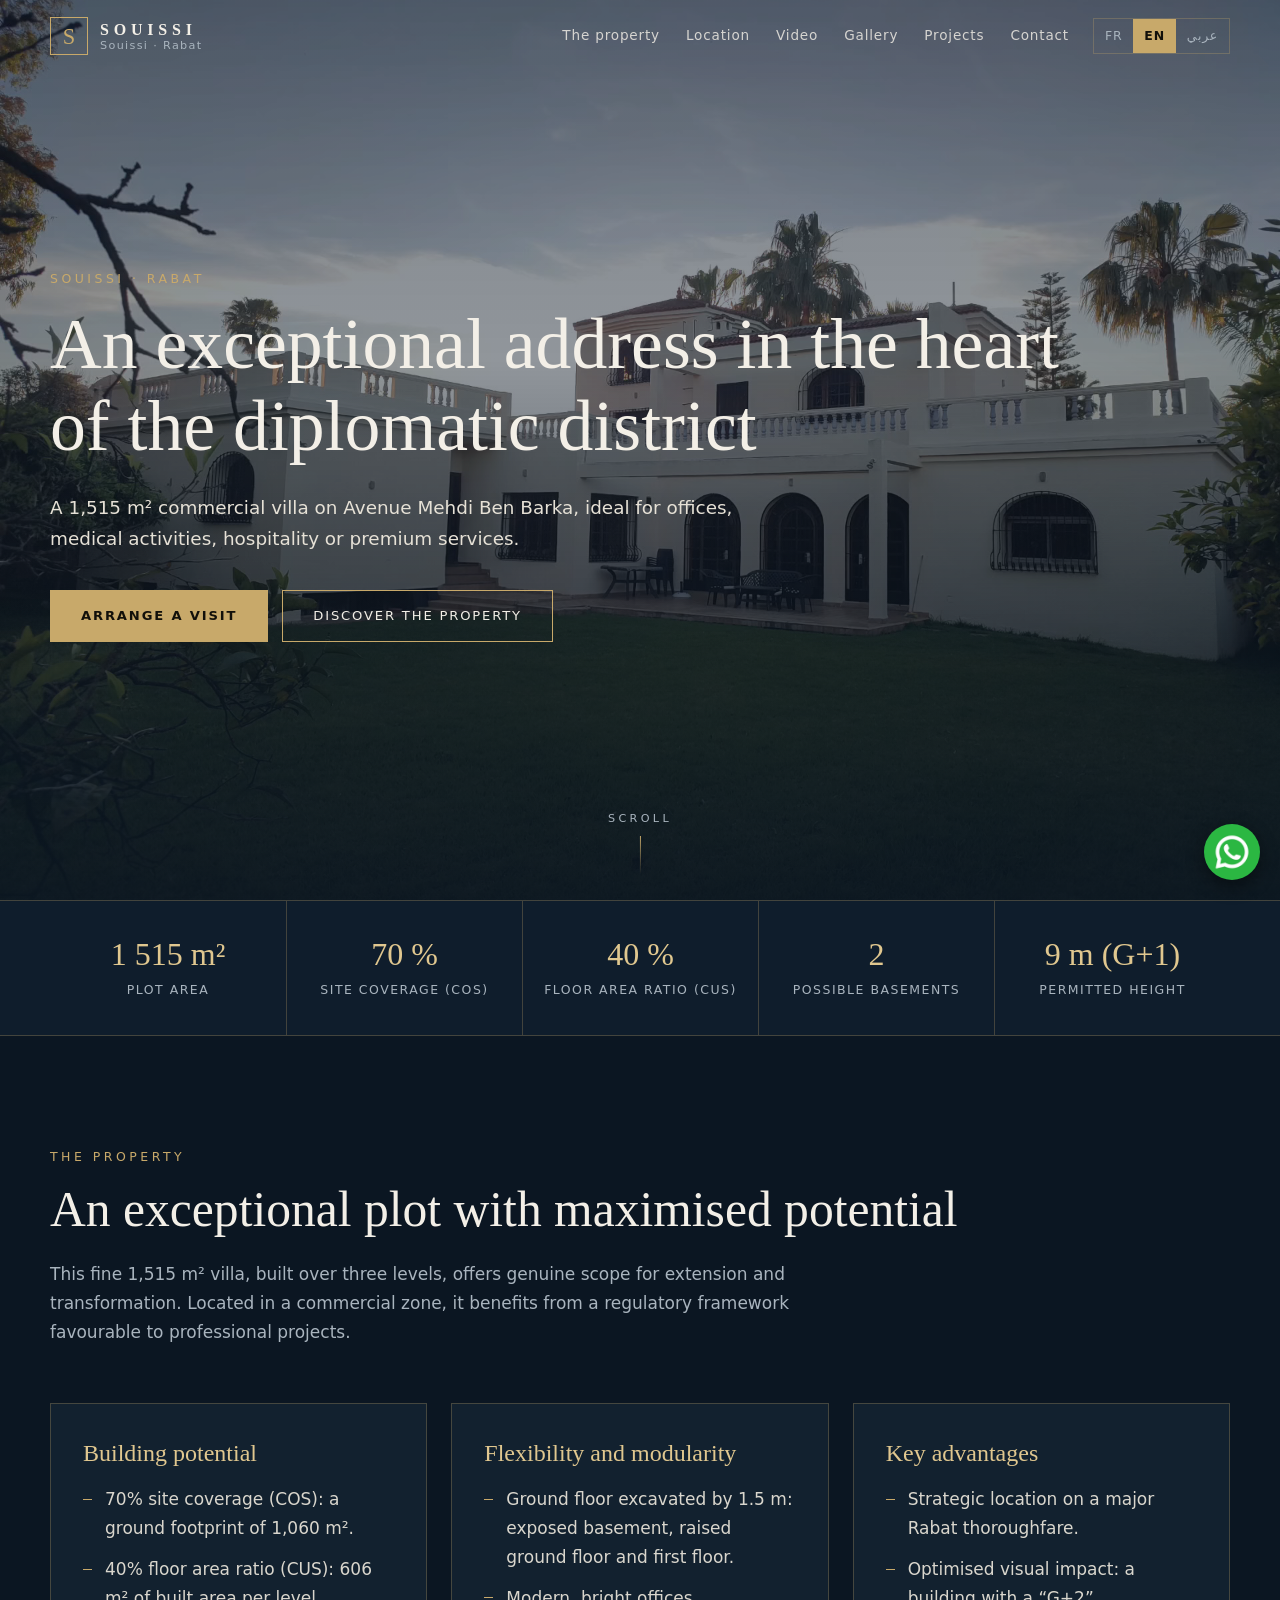
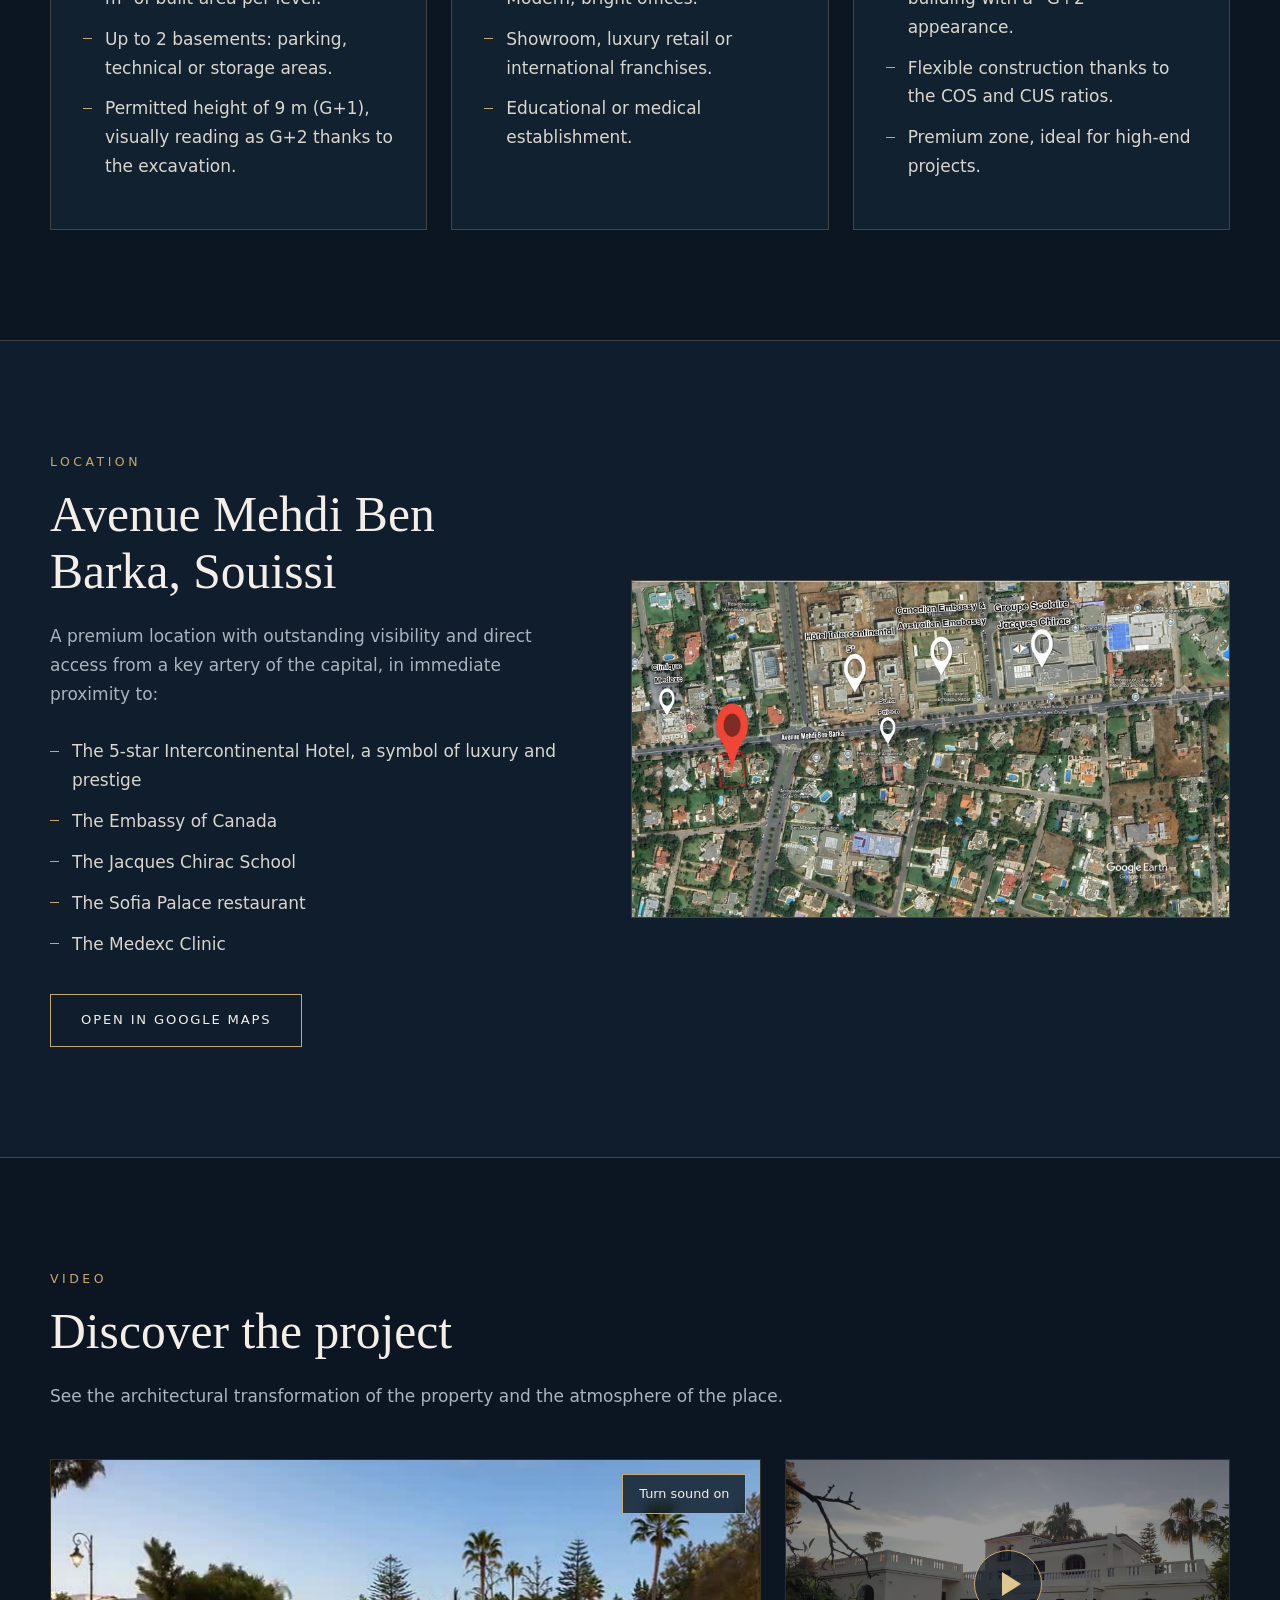
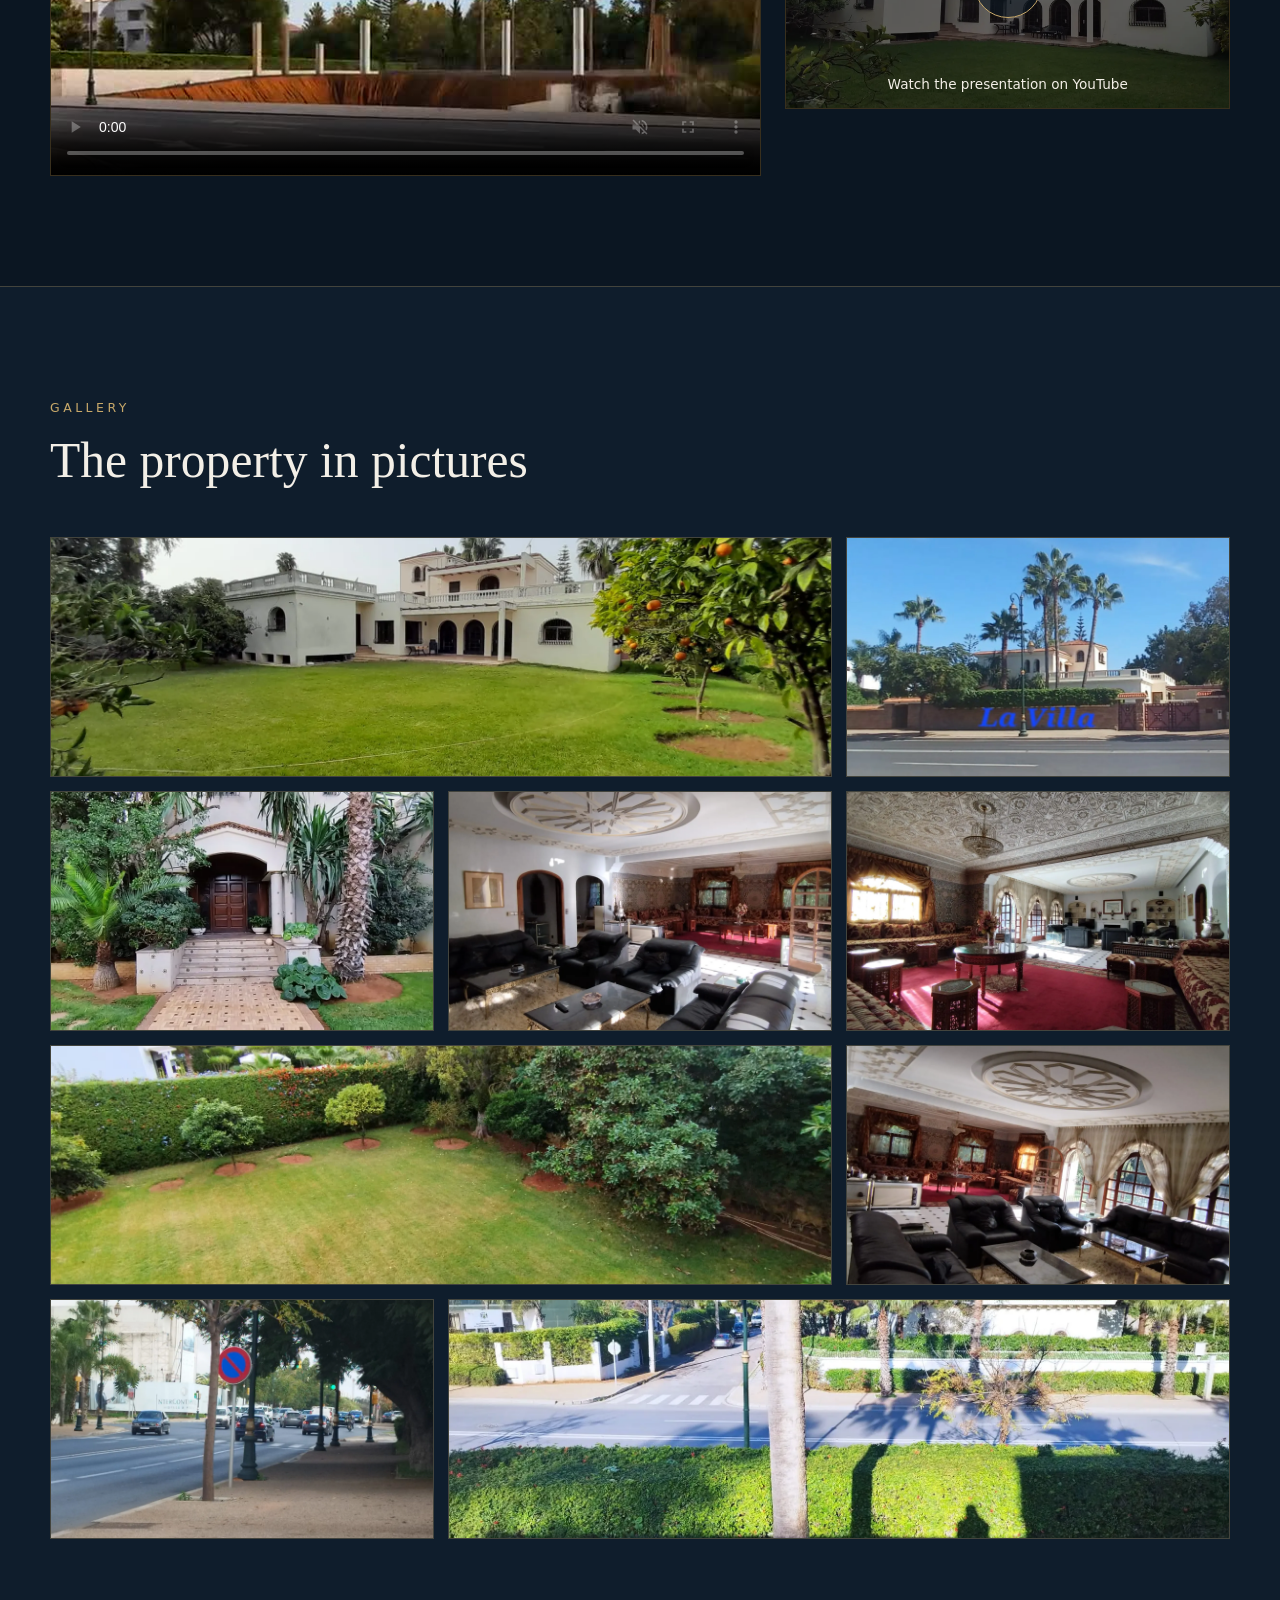
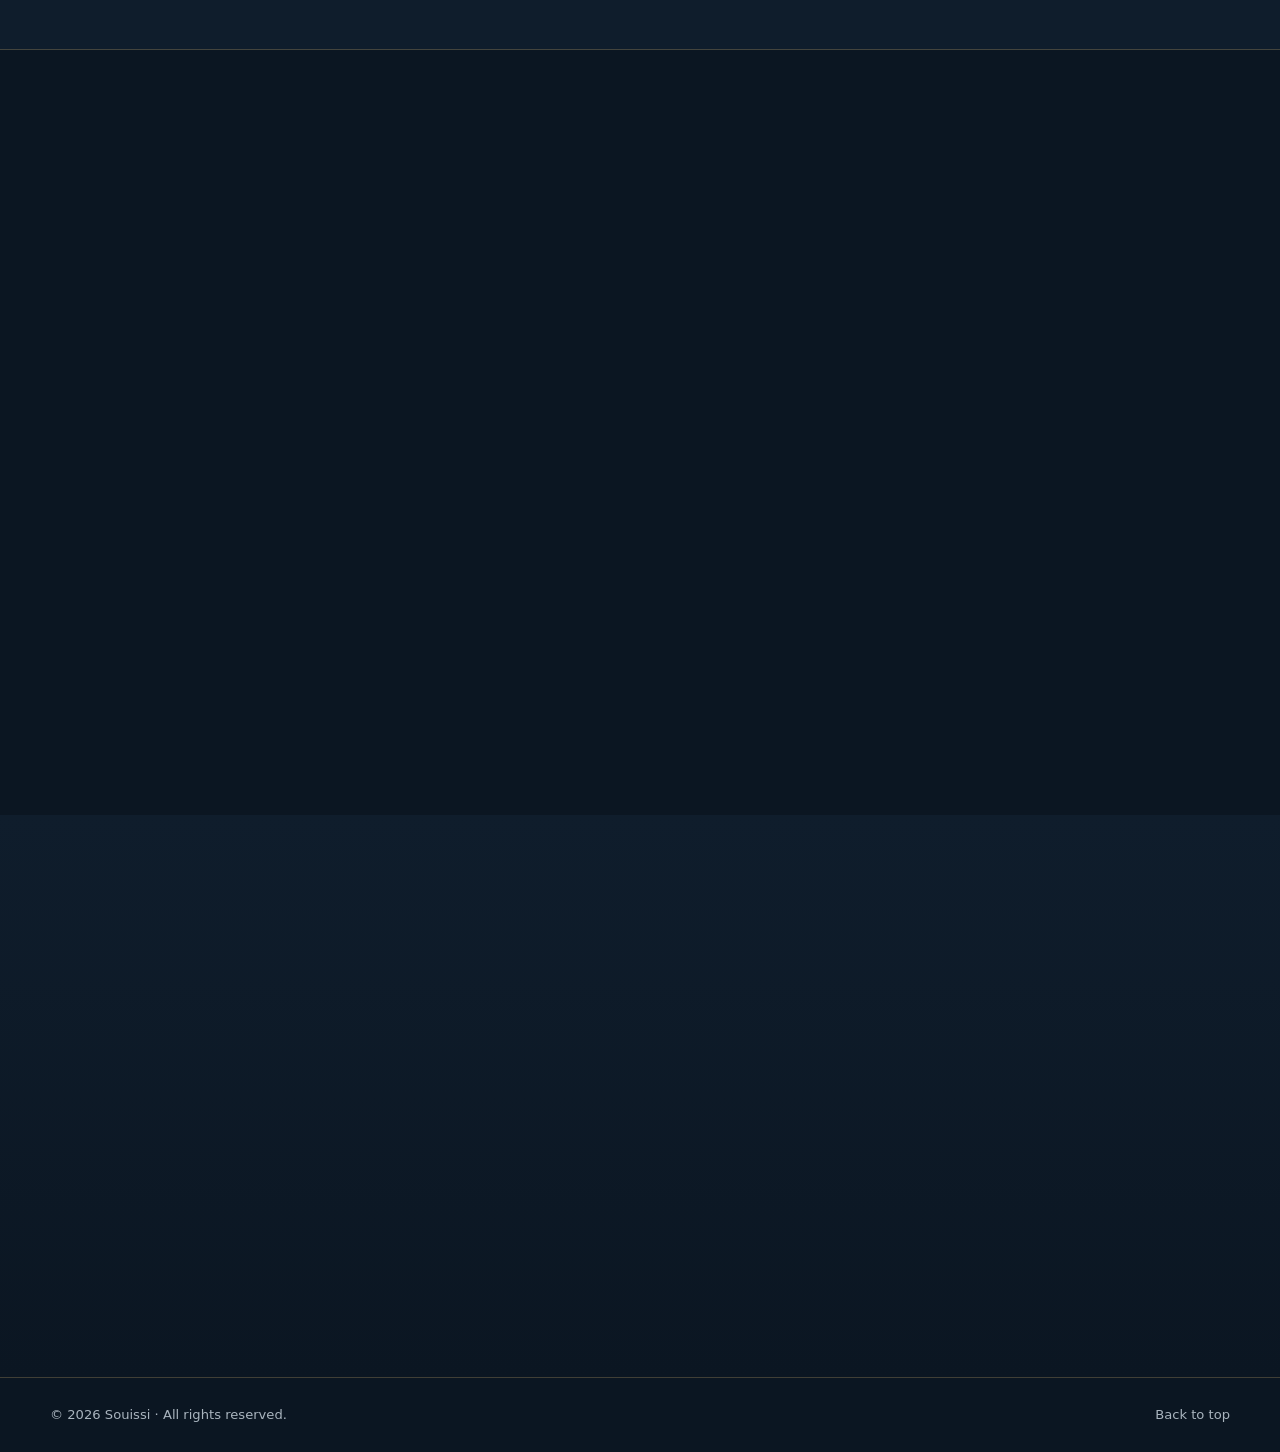
==== public/index.html @ 58d0c9b5 "Refonte du site : design luxe sobre, FR/EN/AR (RTL), vidéos restaurées, médias optimisés Co-Authored" ====
<!DOCTYPE html>
<html lang="fr" dir="ltr">
<head>
<meta charset="utf-8">
<meta name="viewport" content="width=device-width, initial-scale=1">
<title>Villa commerciale à vendre · Souissi, Rabat</title>
<meta name="description" content="Propriété d'exception de 1 515 m² sur l'avenue Mehdi Ben Barka, quartier diplomatique de Souissi à Rabat.">
<meta name="theme-color" content="#0b1622">
<meta property="og:type" content="website">
<meta property="og:title" content="Villa commerciale à vendre · Souissi, Rabat">
<meta property="og:image" content="assets/img/villa.webp">
<link rel="icon" href="data:image/svg+xml,%3Csvg xmlns='http://www.w3.org/2000/svg' viewBox='0 0 100 100'%3E%3Crect width='100' height='100' fill='%230b1622'/%3E%3Ctext x='50' y='64' text-anchor='middle' font-size='44' font-family='Georgia' fill='%23c8a96a'%3ES%3C/text%3E%3C/svg%3E">
<link rel="preload" as="image" href="assets/img/hero-poster.webp">
<link rel="stylesheet" href="assets/style.css">
</head>
<body>

<header class="site-header" id="top">
  <div class="wrap bar">
    <a class="brand" href="#top" aria-label="Souissi">
      <span class="mark">S</span>
      <span class="brand-text"><strong>SOUISSI</strong><small data-i18n="hero.kicker">Souissi · Rabat</small></span>
    </a>
    <nav class="nav" id="nav" aria-label="Navigation">
      <a href="#property" data-i18n="nav.property">La propriété</a>
      <a href="#location" data-i18n="nav.location">Emplacement</a>
      <a href="#video" data-i18n="nav.video">Vidéo</a>
      <a href="#gallery" data-i18n="nav.gallery">Galerie</a>
      <a href="#projects" data-i18n="nav.projects">Projets</a>
      <a href="#contact" data-i18n="nav.contact">Contact</a>
    </nav>
    <div class="lang" role="group" data-i18n-aria="lang.label" aria-label="Langue">
      <button type="button" data-lang="fr" lang="fr">FR</button>
      <button type="button" data-lang="en" lang="en">EN</button>
      <button type="button" data-lang="ar" lang="ar">عربي</button>
    </div>
    <button class="burger" id="burger" type="button" aria-label="Menu" aria-expanded="false"><span></span><span></span></button>
  </div>
</header>

<main>
  <section class="hero">
    <video class="hero-video" autoplay muted loop playsinline preload="metadata" poster="assets/img/hero-poster.webp" aria-hidden="true">
      <source src="assets/video/hero.webm" type="video/webm">
      <source src="assets/video/hero.mp4" type="video/mp4">
    </video>
    <div class="hero-shade"></div>
    <div class="wrap hero-inner">
      <p class="eyebrow" data-i18n="hero.kicker">Souissi · Rabat</p>
      <h1 data-i18n="hero.title">Une adresse d'exception au cœur du quartier diplomatique</h1>
      <p class="lead" data-i18n="hero.lead"></p>
      <div class="actions">
        <a class="btn btn-gold" href="#contact" data-i18n="hero.cta1">Organiser une visite</a>
        <a class="btn btn-line" href="#property" data-i18n="hero.cta2">Découvrir la propriété</a>
      </div>
    </div>
    <a class="scroll" href="#facts"><span data-i18n="hero.scroll">Défiler</span><i></i></a>
  </section>

  <section class="facts" id="facts">
    <div class="wrap facts-grid">
      <div><b dir="ltr">1 515 m²</b><span data-i18n="facts.area">Superficie du terrain</span></div>
      <div><b dir="ltr">70 %</b><span data-i18n="facts.cos">COS</span></div>
      <div><b dir="ltr">40 %</b><span data-i18n="facts.cus">CUS</span></div>
      <div><b dir="ltr">2</b><span data-i18n="facts.basement">Sous-sols possibles</span></div>
      <div><b data-i18n="facts.heightv">9 m (R+1)</b><span data-i18n="facts.height">Hauteur autorisée</span></div>
    </div>
  </section>

  <section class="section" id="property">
    <div class="wrap">
      <p class="eyebrow" data-i18n="prop.eyebrow">La propriété</p>
      <h2 data-i18n="prop.title"></h2>
      <p class="intro" data-i18n="prop.intro"></p>
      <div class="cards3">
        <article class="card">
          <h3 data-i18n="prop.c1.t"></h3>
          <ul>
            <li data-i18n="prop.c1.1"></li><li data-i18n="prop.c1.2"></li>
            <li data-i18n="prop.c1.3"></li><li data-i18n="prop.c1.4"></li>
          </ul>
        </article>
        <article class="card">
          <h3 data-i18n="prop.c2.t"></h3>
          <ul>
            <li data-i18n="prop.c2.1"></li><li data-i18n="prop.c2.2"></li>
            <li data-i18n="prop.c2.3"></li><li data-i18n="prop.c2.4"></li>
          </ul>
        </article>
        <article class="card">
          <h3 data-i18n="prop.c3.t"></h3>
          <ul>
            <li data-i18n="prop.c3.1"></li><li data-i18n="prop.c3.2"></li>
            <li data-i18n="prop.c3.3"></li><li data-i18n="prop.c3.4"></li>
          </ul>
        </article>
      </div>
    </div>
  </section>

  <section class="section alt" id="location">
    <div class="wrap split">
      <div>
        <p class="eyebrow" data-i18n="loc.eyebrow">Emplacement</p>
        <h2 data-i18n="loc.title"></h2>
        <p class="intro" data-i18n="loc.intro"></p>
        <ul class="places">
          <li data-i18n="loc.1"></li><li data-i18n="loc.2"></li><li data-i18n="loc.3"></li>
          <li data-i18n="loc.4"></li><li data-i18n="loc.5"></li>
        </ul>
        <a class="btn btn-line" href="https://maps.app.goo.gl/uHh7BEkEJcPuYiQq9" target="_blank" rel="noopener noreferrer" data-i18n="loc.map">Ouvrir dans Google Maps</a>
      </div>
      <a class="map" href="https://maps.app.goo.gl/uHh7BEkEJcPuYiQq9" target="_blank" rel="noopener noreferrer">
        <img src="assets/img/carte.webp" alt="" data-i18n-alt="loc.alt" loading="lazy" width="1800" height="1013">
      </a>
    </div>
  </section>

  <section class="section" id="video">
    <div class="wrap">
      <p class="eyebrow" data-i18n="vid.eyebrow">Vidéo</p>
      <h2 data-i18n="vid.title"></h2>
      <p class="intro" data-i18n="vid.intro"></p>
      <div class="video-grid">
        <figure class="player">
          <video id="film" playsinline loop muted autoplay preload="metadata" controls poster="assets/img/transformation-poster.jpg" data-i18n-aria="vid.label" aria-label="">
            <source src="assets/video/transformation.mp4" type="video/mp4">
          </video>
          <button class="sound" id="sound" type="button" data-i18n="vid.sound">Activer le son</button>
        </figure>
        <div class="yt" id="yt" data-id="JwhuSSPNiB0">
          <button type="button" id="ytBtn" aria-label="">
            <img src="assets/img/hero-poster.webp" alt="" loading="lazy">
            <span class="play" aria-hidden="true"></span>
            <em data-i18n="vid.yt">Lire la présentation sur YouTube</em>
          </button>
        </div>
      </div>
    </div>
  </section>

  <section class="section alt" id="gallery">
    <div class="wrap">
      <p class="eyebrow" data-i18n="gal.eyebrow">Galerie</p>
      <h2 data-i18n="gal.title"></h2>
      <div class="gallery" id="galleryGrid">
        <button type="button" class="g wide" data-k="villa"><img src="assets/img/villa.webp" alt="" loading="lazy" width="1600" height="720"></button>
        <button type="button" class="g" data-k="facade-entree"><img src="assets/img/facade-entree.webp" alt="" loading="lazy" width="1600" height="1200"></button>
        <button type="button" class="g" data-k="porche"><img src="assets/img/porche.webp" alt="" loading="lazy" width="1200" height="540"></button>
        <button type="button" class="g" data-k="salon-1"><img src="assets/img/salon-1.webp" alt="" loading="lazy" width="1600" height="1200"></button>
        <button type="button" class="g" data-k="salon-2"><img src="assets/img/salon-2.webp" alt="" loading="lazy" width="1600" height="1200"></button>
        <button type="button" class="g wide" data-k="jardin"><img src="assets/img/jardin.webp" alt="" loading="lazy" width="1600" height="719"></button>
        <button type="button" class="g" data-k="salon-3"><img src="assets/img/salon-3.webp" alt="" loading="lazy" width="1600" height="1200"></button>
        <button type="button" class="g" data-k="avenue"><img src="assets/img/avenue.webp" alt="" loading="lazy" width="1600" height="1200"></button>
        <button type="button" class="g wide" data-k="jardin-haie"><img src="assets/img/jardin-haie.webp" alt="" loading="lazy" width="1600" height="1200"></button>
      </div>
    </div>
  </section>

  <section class="section" id="projects">
    <div class="wrap">
      <p class="eyebrow" data-i18n="proj.eyebrow">Projets potentiels</p>
      <h2 data-i18n="proj.title"></h2>
      <div class="cards4">
        <article class="proj"><img src="assets/img/bureaux.webp" alt="" loading="lazy" width="1400" height="933"><h3 data-i18n="proj.1.t"></h3><p data-i18n="proj.1.d"></p></article>
        <article class="proj"><img src="assets/img/hotel.webp" alt="" loading="lazy" width="1400" height="933"><h3 data-i18n="proj.2.t"></h3><p data-i18n="proj.2.d"></p></article>
        <article class="proj"><img src="assets/img/clinique.webp" alt="" loading="lazy" width="1400" height="612"><h3 data-i18n="proj.3.t"></h3><p data-i18n="proj.3.d"></p></article>
        <article class="proj"><img src="assets/img/restaurant.webp" alt="" loading="lazy" width="1400" height="1120"><h3 data-i18n="proj.4.t"></h3><p data-i18n="proj.4.d"></p></article>
      </div>
      <p class="note" data-i18n="proj.note">Images d'illustration.</p>
    </div>
  </section>

  <section class="section contact" id="contact">
    <div class="wrap contact-box">
      <div>
        <p class="eyebrow" data-i18n="con.eyebrow">Contact</p>
        <h2 data-i18n="con.title"></h2>
        <p class="intro" data-i18n="con.intro"></p>
      </div>
      <div class="contact-list">
        <div><span data-i18n="con.phone">Téléphone / WhatsApp</span><a href="tel:+212661247505" dir="ltr">+212 661 247 505</a></div>
        <div><span data-i18n="con.mail">E-mail</span><a href="mailto:reda.bouaamri@gmail.com" dir="ltr">reda.bouaamri@gmail.com</a></div>
        <a class="btn btn-gold" id="waBtn" href="https://wa.me/212661247505" target="_blank" rel="noopener noreferrer" data-i18n="con.wa">Écrire sur WhatsApp</a>
      </div>
    </div>
  </section>
</main>

<footer class="footer">
  <div class="wrap">
    <span>© <span id="year"></span> Souissi · <span data-i18n="foot.rights">Tous droits réservés.</span></span>
    <a href="#top" data-i18n="foot.top">Haut de page</a>
  </div>
</footer>

<a class="wa-float" id="waFloat" href="https://wa.me/212661247505" target="_blank" rel="noopener noreferrer" data-i18n-aria="wa.label" aria-label="WhatsApp">
  <img src="assets/img/whatsapp.webp" alt="" width="56" height="56">
</a>

<dialog class="lightbox" id="lb">
  <button type="button" class="lb-close" id="lbClose" data-i18n-aria="gal.close" aria-label="Fermer">×</button>
  <button type="button" class="lb-nav lb-prev" id="lbPrev" data-i18n-aria="gal.prev" aria-label="Précédent">‹</button>
  <figure><img id="lbImg" alt=""><figcaption id="lbCap"></figcaption></figure>
  <button type="button" class="lb-nav lb-next" id="lbNext" data-i18n-aria="gal.next" aria-label="Suivant">›</button>
</dialog>

<script src="assets/i18n.js"></script>
<script src="assets/app.js"></script>
</body>
</html>
---- public/assets/style.css ----
:root{
  --bg:#0b1622;--bg2:#0f1d2c;--panel:#12212f;--ink:#f3efe7;--muted:#a9b4be;
  --gold:#c8a96a;--gold2:#e0c78f;--line:rgba(200,169,106,.28);
  --serif:"Cormorant Garamond","Playfair Display",Georgia,"Times New Roman",serif;
  --sans:Inter,"Segoe UI",system-ui,-apple-system,Roboto,Helvetica,Arial,sans-serif;
  --ar:"Noto Naskh Arabic","Noto Sans Arabic","Segoe UI",Tahoma,"Geeza Pro",Arial,sans-serif;
}
*{box-sizing:border-box}
html{scroll-behavior:smooth;scroll-padding-top:76px;background:var(--bg)}
body{margin:0;background:var(--bg);color:var(--ink);font-family:var(--sans);line-height:1.7;font-size:17px;-webkit-font-smoothing:antialiased}
html[lang=ar] body{font-family:var(--ar);line-height:1.95}
img,video{max-width:100%;display:block}
a{color:inherit}
.wrap{width:min(1180px,calc(100% - 40px));margin-inline:auto}
h1,h2,h3{font-family:var(--serif);font-weight:500;line-height:1.15;margin:0}
html[lang=ar] h1,html[lang=ar] h2,html[lang=ar] h3{font-family:var(--ar);font-weight:700;line-height:1.5}
.eyebrow{margin:0 0 14px;color:var(--gold);font-size:.78rem;letter-spacing:.28em;text-transform:uppercase}
html[lang=ar] .eyebrow{letter-spacing:0;font-size:.95rem}

/* header */
.site-header{position:fixed;inset:0 0 auto 0;z-index:50;transition:background .3s,border-color .3s;border-bottom:1px solid transparent}
.site-header.solid{background:rgba(11,22,34,.94);backdrop-filter:blur(10px);border-color:var(--line)}
.bar{display:flex;align-items:center;gap:24px;height:72px}
.brand{display:flex;align-items:center;gap:12px;text-decoration:none}
.mark{display:grid;place-items:center;width:38px;height:38px;border:1px solid var(--gold);color:var(--gold);font-family:var(--serif);font-size:1.4rem}
.brand-text{display:flex;flex-direction:column;line-height:1.2}
.brand-text strong{font-family:var(--serif);letter-spacing:.3em;font-weight:600;font-size:1rem}
.brand-text small{color:var(--muted);font-size:.7rem;letter-spacing:.12em}
.nav{display:flex;gap:26px;margin-inline-start:auto}
.nav a{text-decoration:none;font-size:.85rem;letter-spacing:.06em;color:var(--ink);opacity:.82;transition:.2s}
.nav a:hover{opacity:1;color:var(--gold2)}
.lang{display:flex;border:1px solid var(--line)}
.lang button{background:none;border:0;color:var(--muted);padding:6px 11px;font:inherit;font-size:.78rem;cursor:pointer;letter-spacing:.06em}
.lang button[aria-pressed=true]{background:var(--gold);color:#12100a;font-weight:600}
.burger{display:none;background:none;border:0;width:40px;height:40px;cursor:pointer;position:relative}
.burger span{position:absolute;inset-inline:9px;height:1.5px;background:var(--ink);transition:.25s}
.burger span:first-child{top:14px}.burger span:last-child{top:24px}
.burger[aria-expanded=true] span:first-child{top:19px;transform:rotate(45deg)}
.burger[aria-expanded=true] span:last-child{top:19px;transform:rotate(-45deg)}

/* hero */
.hero{position:relative;min-height:100svh;display:flex;align-items:center;overflow:hidden;background:#000}
.hero-video{position:absolute;inset:0;width:100%;height:100%;object-fit:cover}
.hero-shade{position:absolute;inset:0;background:linear-gradient(180deg,rgba(11,22,34,.55) 0%,rgba(11,22,34,.45) 40%,rgba(11,22,34,.92) 100%)}
.hero-inner{position:relative;padding:130px 0 120px;max-width:1180px}
.hero h1{font-size:clamp(2.4rem,5.6vw,4.6rem);max-width:15em}
.hero .lead{max-width:40em;font-size:1.15rem;color:#e6e1d6;margin:24px 0 36px}
.actions{display:flex;flex-wrap:wrap;gap:14px}
.btn{display:inline-block;padding:14px 30px;text-decoration:none;font-size:.82rem;letter-spacing:.14em;text-transform:uppercase;border:1px solid var(--gold);transition:.25s;cursor:pointer;font-family:inherit;background:none;color:var(--ink)}
html[lang=ar] .btn{letter-spacing:0;font-size:1rem;text-transform:none}
.btn-gold{background:var(--gold);color:#12100a;font-weight:600}
.btn-gold:hover{background:var(--gold2)}
.btn-line:hover{background:rgba(200,169,106,.14)}
.scroll{position:absolute;bottom:26px;inset-inline-start:50%;transform:translateX(-50%);display:flex;flex-direction:column;align-items:center;gap:8px;font-size:.7rem;letter-spacing:.3em;text-transform:uppercase;text-decoration:none;color:var(--muted)}
.scroll i{width:1px;height:38px;background:linear-gradient(var(--gold),transparent)}
html[dir=rtl] .scroll{transform:translateX(50%)}

/* facts */
.facts{background:var(--bg2);border-block:1px solid var(--line)}
.facts-grid{display:grid;grid-template-columns:repeat(5,1fr);text-align:center}
.facts-grid>div{padding:34px 12px;border-inline-start:1px solid var(--line)}
.facts-grid>div:first-child{border:0}
.facts b{display:block;font-family:var(--serif);font-weight:500;font-size:2rem;color:var(--gold2);line-height:1.2}
.facts span{display:block;margin-top:6px;font-size:.78rem;color:var(--muted);letter-spacing:.12em;text-transform:uppercase}
html[lang=ar] .facts span{letter-spacing:0;text-transform:none;font-size:.92rem}

/* sections */
.section{padding:110px 0}
.section.alt{background:var(--bg2);border-block:1px solid var(--line)}
.section h2{font-size:clamp(2rem,4vw,3.1rem);max-width:20em}
.intro{max-width:46em;color:var(--muted);margin:22px 0 0}
.cards3{display:grid;grid-template-columns:repeat(3,1fr);gap:24px;margin-top:56px}
.card{background:var(--panel);border:1px solid var(--line);padding:36px 32px}
.card h3{font-size:1.5rem;color:var(--gold2);margin-bottom:18px}
ul{margin:0;padding:0;list-style:none}
.card li,.places li{position:relative;padding-inline-start:22px;margin:0 0 12px;color:#d9d6cd}
.card li::before,.places li::before{content:"";position:absolute;inset-inline-start:0;top:.8em;width:9px;height:1px;background:var(--gold)}
.places{margin:28px 0 36px}
.split{display:grid;grid-template-columns:1fr 1.15fr;gap:60px;align-items:center}
.map{display:block;border:1px solid var(--line);overflow:hidden}
.map img{width:100%;height:auto;transition:transform .6s}
.map:hover img{transform:scale(1.03)}

/* video */
.video-grid{display:grid;grid-template-columns:1.6fr 1fr;gap:24px;margin-top:48px;align-items:start}
.player{margin:0;position:relative;border:1px solid var(--line);background:#000}
.player video{width:100%;height:auto;aspect-ratio:9/4}
.sound{position:absolute;top:14px;inset-inline-end:14px;background:rgba(11,22,34,.78);color:var(--ink);border:1px solid var(--gold);padding:8px 16px;font:inherit;font-size:.8rem;cursor:pointer;backdrop-filter:blur(6px)}
.sound:hover{background:var(--gold);color:#12100a}
.yt{border:1px solid var(--line);background:#000;aspect-ratio:16/9;position:relative}
.yt button{all:unset;cursor:pointer;display:block;width:100%;height:100%;position:relative}
.yt img{width:100%;height:100%;object-fit:cover;opacity:.6}
.yt iframe{position:absolute;inset:0;width:100%;height:100%;border:0}
.play{position:absolute;top:50%;left:50%;width:68px;height:68px;margin:-34px 0 0 -34px;border:1px solid var(--gold);border-radius:50%;background:rgba(11,22,34,.6)}
.play::after{content:"";position:absolute;top:21px;left:27px;border-style:solid;border-width:12px 0 12px 19px;border-color:transparent transparent transparent var(--gold2)}
.yt em{all:unset;position:absolute;inset-inline:12px;bottom:12px;text-align:center;font-size:.85rem;color:var(--ink)}

/* gallery */
.gallery{display:grid;grid-template-columns:repeat(3,1fr);grid-auto-rows:240px;gap:14px;margin-top:48px}
.g{all:unset;cursor:zoom-in;overflow:hidden;position:relative;border:1px solid var(--line);display:block}
.g.wide{grid-column:span 2}
.g img{width:100%;height:100%;object-fit:cover;transition:transform .6s}
.g:hover img{transform:scale(1.05)}
.g:focus-visible,.btn:focus-visible,.lang button:focus-visible,a:focus-visible{outline:2px solid var(--gold2);outline-offset:3px}
.lightbox{border:0;background:rgba(5,10,16,.97);color:var(--ink);width:100vw;height:100vh;max-width:none;max-height:none;padding:0}
.lightbox::backdrop{background:#000}
.lightbox[open]{display:flex;align-items:center;justify-content:center}
.lightbox figure{margin:0;text-align:center;max-width:88vw}
.lightbox figure img{max-height:80vh;max-width:88vw;margin:auto;object-fit:contain}
.lightbox figcaption{margin-top:14px;color:var(--muted);font-size:.95rem}
.lb-close,.lb-nav{position:absolute;background:none;border:1px solid var(--line);color:var(--ink);cursor:pointer;width:46px;height:46px;font-size:1.7rem;line-height:1}
.lb-close{top:20px;inset-inline-end:20px}
.lb-nav{top:50%;margin-top:-23px}
.lb-prev{left:20px}.lb-next{right:20px}
.lb-close:hover,.lb-nav:hover{background:var(--gold);color:#12100a}

/* projects */
.cards4{display:grid;grid-template-columns:repeat(4,1fr);gap:22px;margin-top:52px}
.proj img{width:100%;height:auto;aspect-ratio:4/3;object-fit:cover;border:1px solid var(--line);margin-bottom:20px}
.proj h3{font-size:1.45rem;color:var(--gold2);margin-bottom:10px}
.proj p{margin:0;color:var(--muted);font-size:.95rem}
.note{margin:36px 0 0;color:var(--muted);font-size:.8rem;font-style:italic}

/* contact */
.contact{background:linear-gradient(180deg,var(--bg2),var(--bg))}
.contact-box{display:grid;grid-template-columns:1.1fr 1fr;gap:60px;align-items:center}
.contact-list{border:1px solid var(--line);padding:38px;background:var(--panel)}
.contact-list>div{padding-bottom:22px;margin-bottom:22px;border-bottom:1px solid var(--line)}
.contact-list span{display:block;font-size:.72rem;letter-spacing:.2em;text-transform:uppercase;color:var(--muted)}
html[lang=ar] .contact-list span{letter-spacing:0;font-size:.9rem;text-transform:none}
.contact-list a:not(.btn){font-family:var(--serif);font-size:1.5rem;text-decoration:none;color:var(--gold2);overflow-wrap:anywhere}
.contact-list .btn{width:100%;text-align:center}

.footer{border-top:1px solid var(--line);padding:26px 0;font-size:.82rem;color:var(--muted)}
.footer .wrap{display:flex;justify-content:space-between;gap:16px;flex-wrap:wrap}
.footer a{text-decoration:none}.footer a:hover{color:var(--gold2)}
.wa-float{position:fixed;bottom:20px;inset-inline-end:20px;z-index:40;width:56px;height:56px}
.wa-float img{width:100%;height:100%;border-radius:50%;box-shadow:0 6px 18px rgba(0,0,0,.45)}

/* reveal */
.rv{opacity:0;transform:translateY(18px);transition:opacity .8s,transform .8s}
.rv.in{opacity:1;transform:none}

/* responsive */
@media (max-width:1020px){
  .nav{position:fixed;inset:72px 0 auto 0;flex-direction:column;gap:0;background:rgba(11,22,34,.98);border-bottom:1px solid var(--line);padding:8px 24px 20px;transform:translateY(-130%);transition:transform .3s;margin:0}
  .nav.open{transform:none}
  .nav a{padding:14px 0;border-bottom:1px solid var(--line);font-size:1rem}
  .burger{display:block;margin-inline-start:0}
  .lang{margin-inline-start:auto}
  .cards3{grid-template-columns:1fr}
  .cards4{grid-template-columns:repeat(2,1fr)}
  .split,.contact-box,.video-grid{grid-template-columns:1fr;gap:36px}
  .facts-grid{grid-template-columns:repeat(2,1fr)}
  .facts-grid>div{border:0;border-bottom:1px solid var(--line)}
  .gallery{grid-template-columns:repeat(2,1fr);grid-auto-rows:200px}
  .section{padding:80px 0}
}
@media (max-width:560px){
  body{font-size:16px}
  .brand-text small{display:none}
  .bar{gap:10px}
  .cards4{grid-template-columns:1fr}
  .gallery{grid-auto-rows:170px;gap:8px}
  .hero-inner{padding-top:110px}
  .btn{padding:13px 22px}
  .lb-prev{left:6px}.lb-next{right:6px}
}
@media (prefers-reduced-motion:reduce){
  html{scroll-behavior:auto}
  .rv{opacity:1;transform:none;transition:none}
  .hero-video{display:none}
  .hero{background:#000 url(../assets/img/hero-poster.webp) center/cover}
}
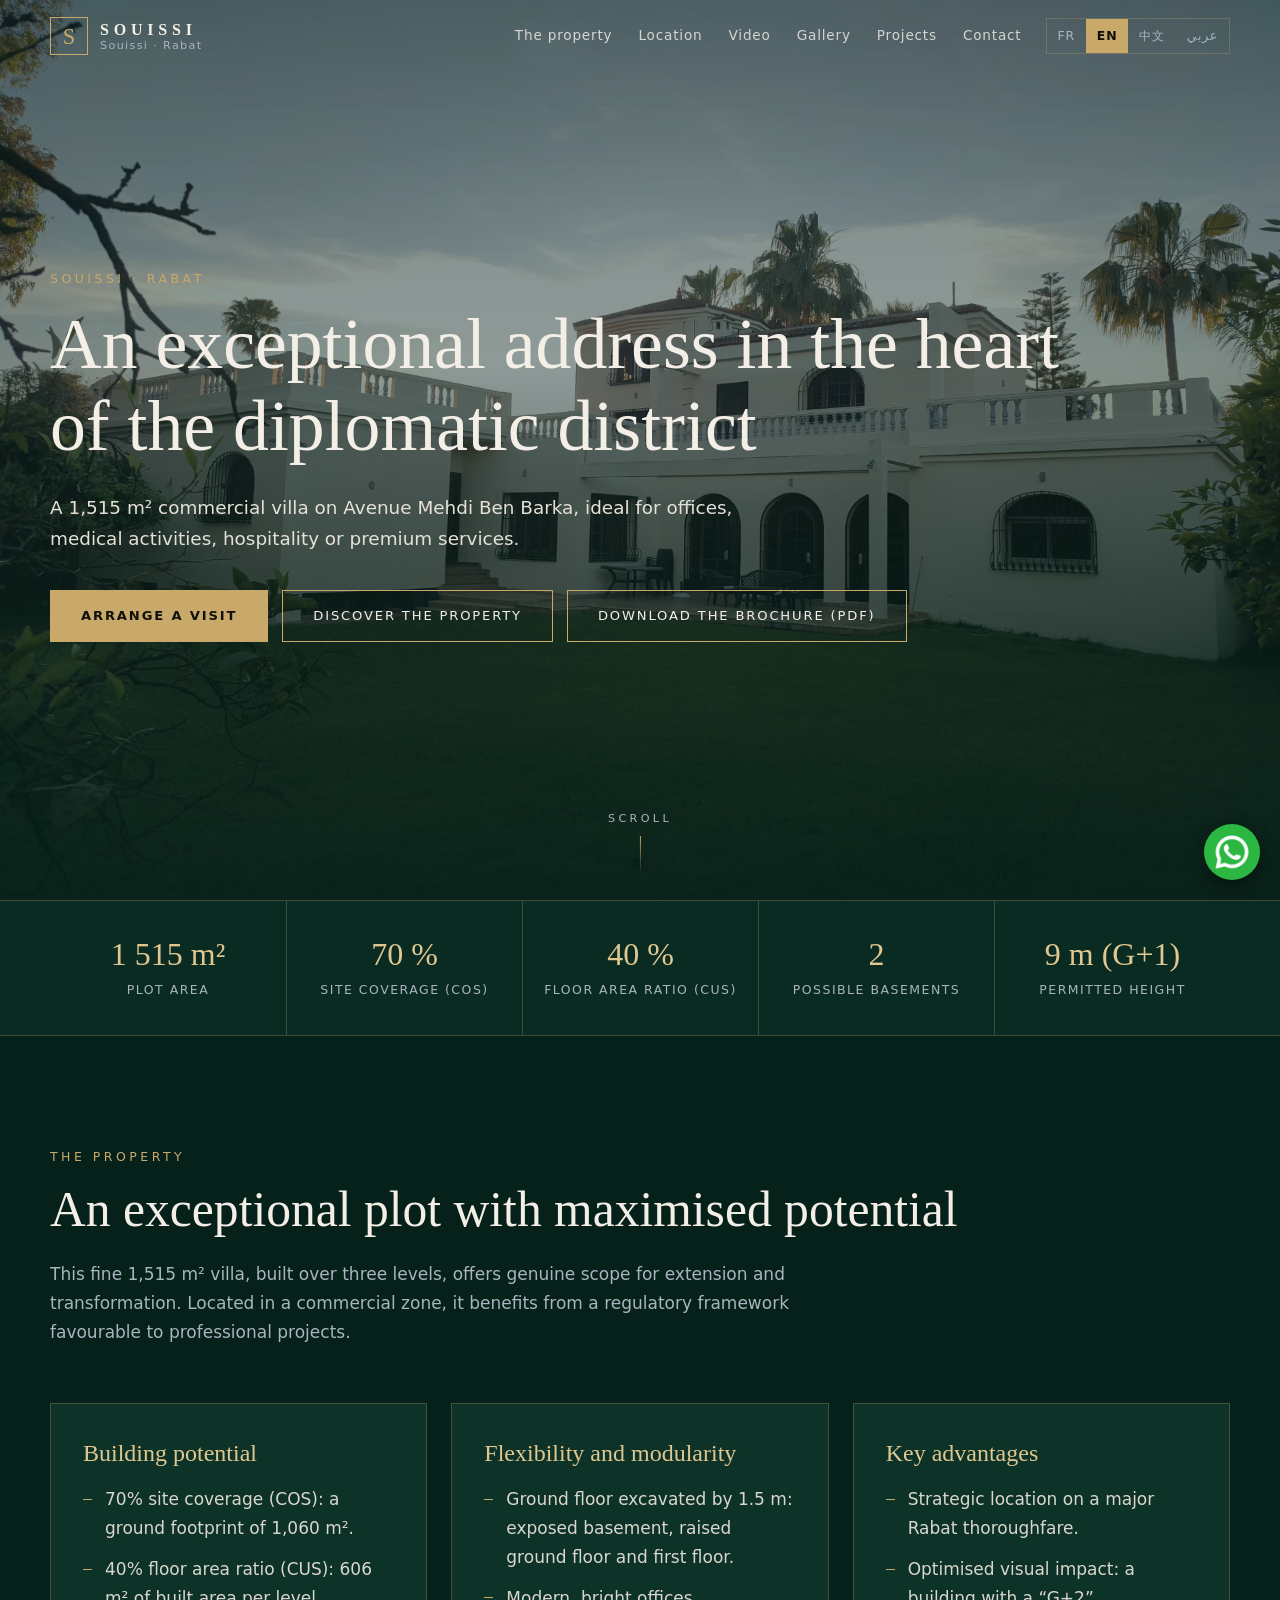
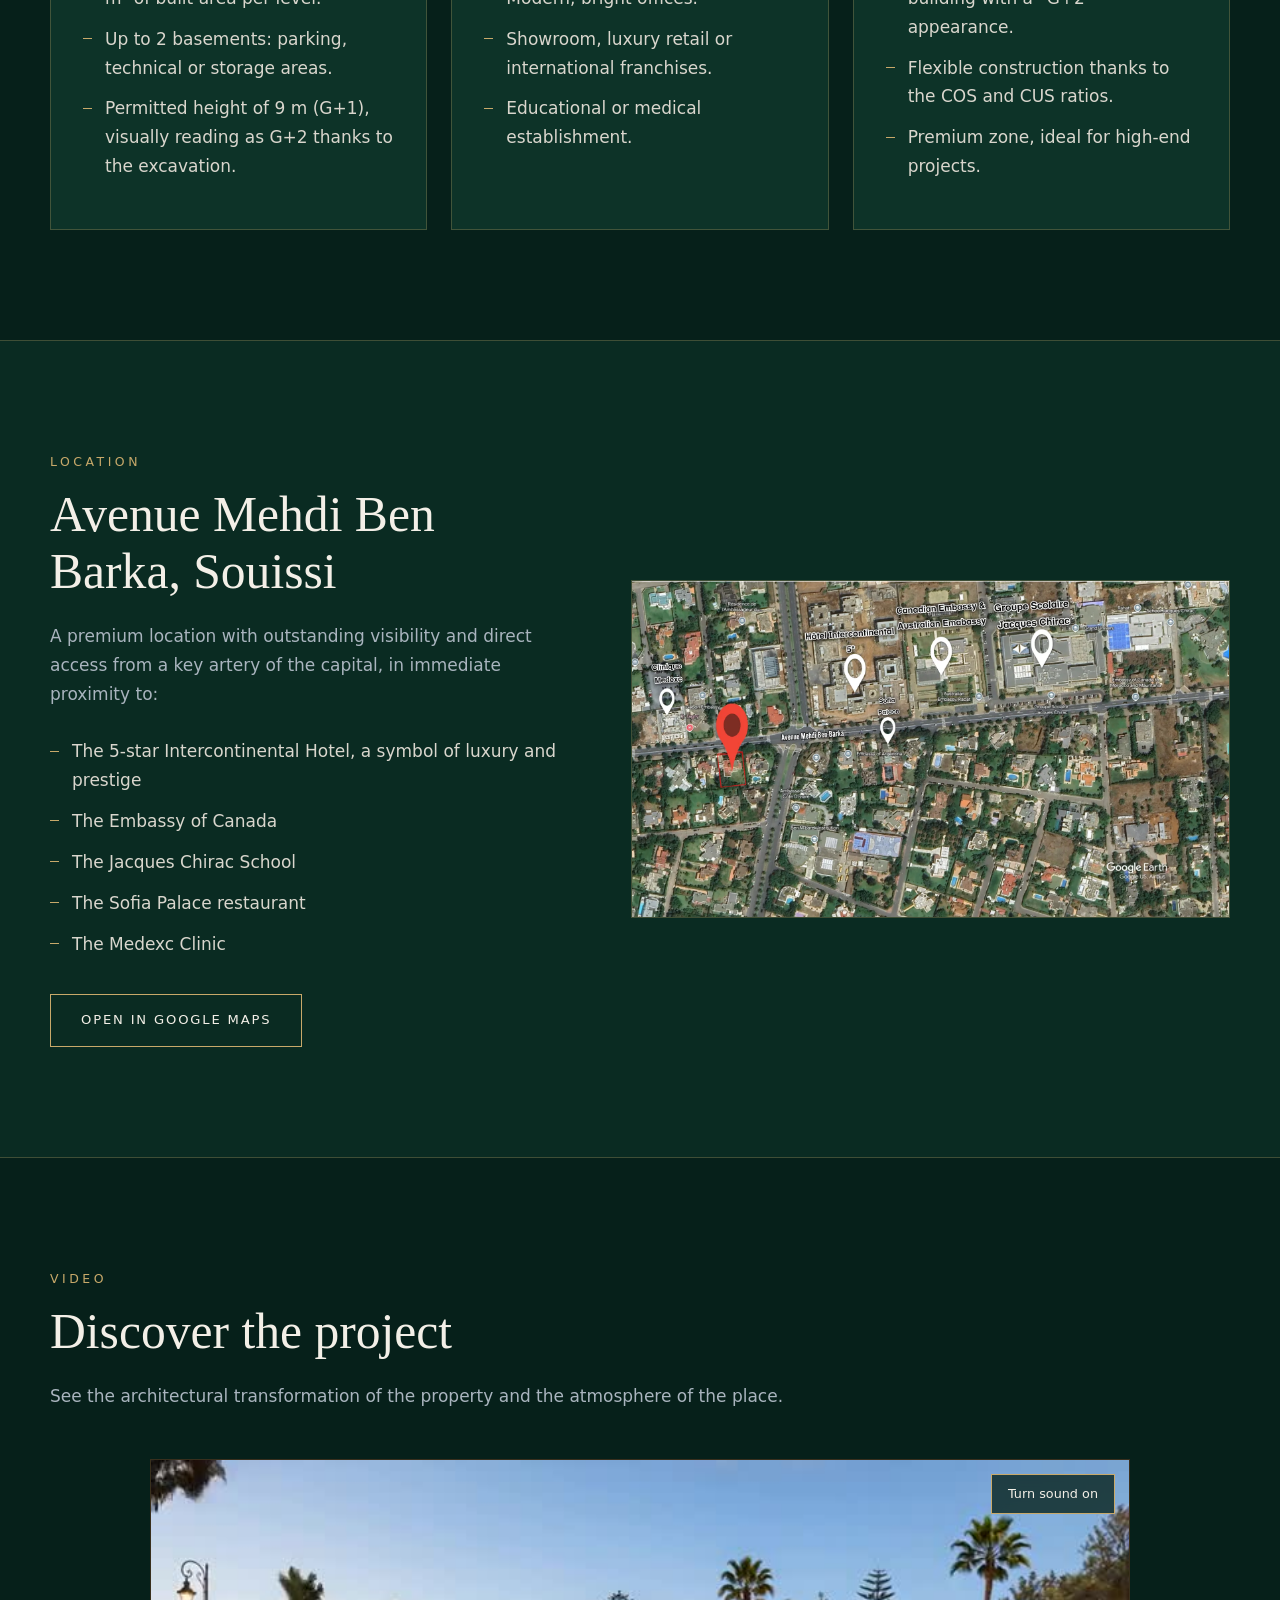
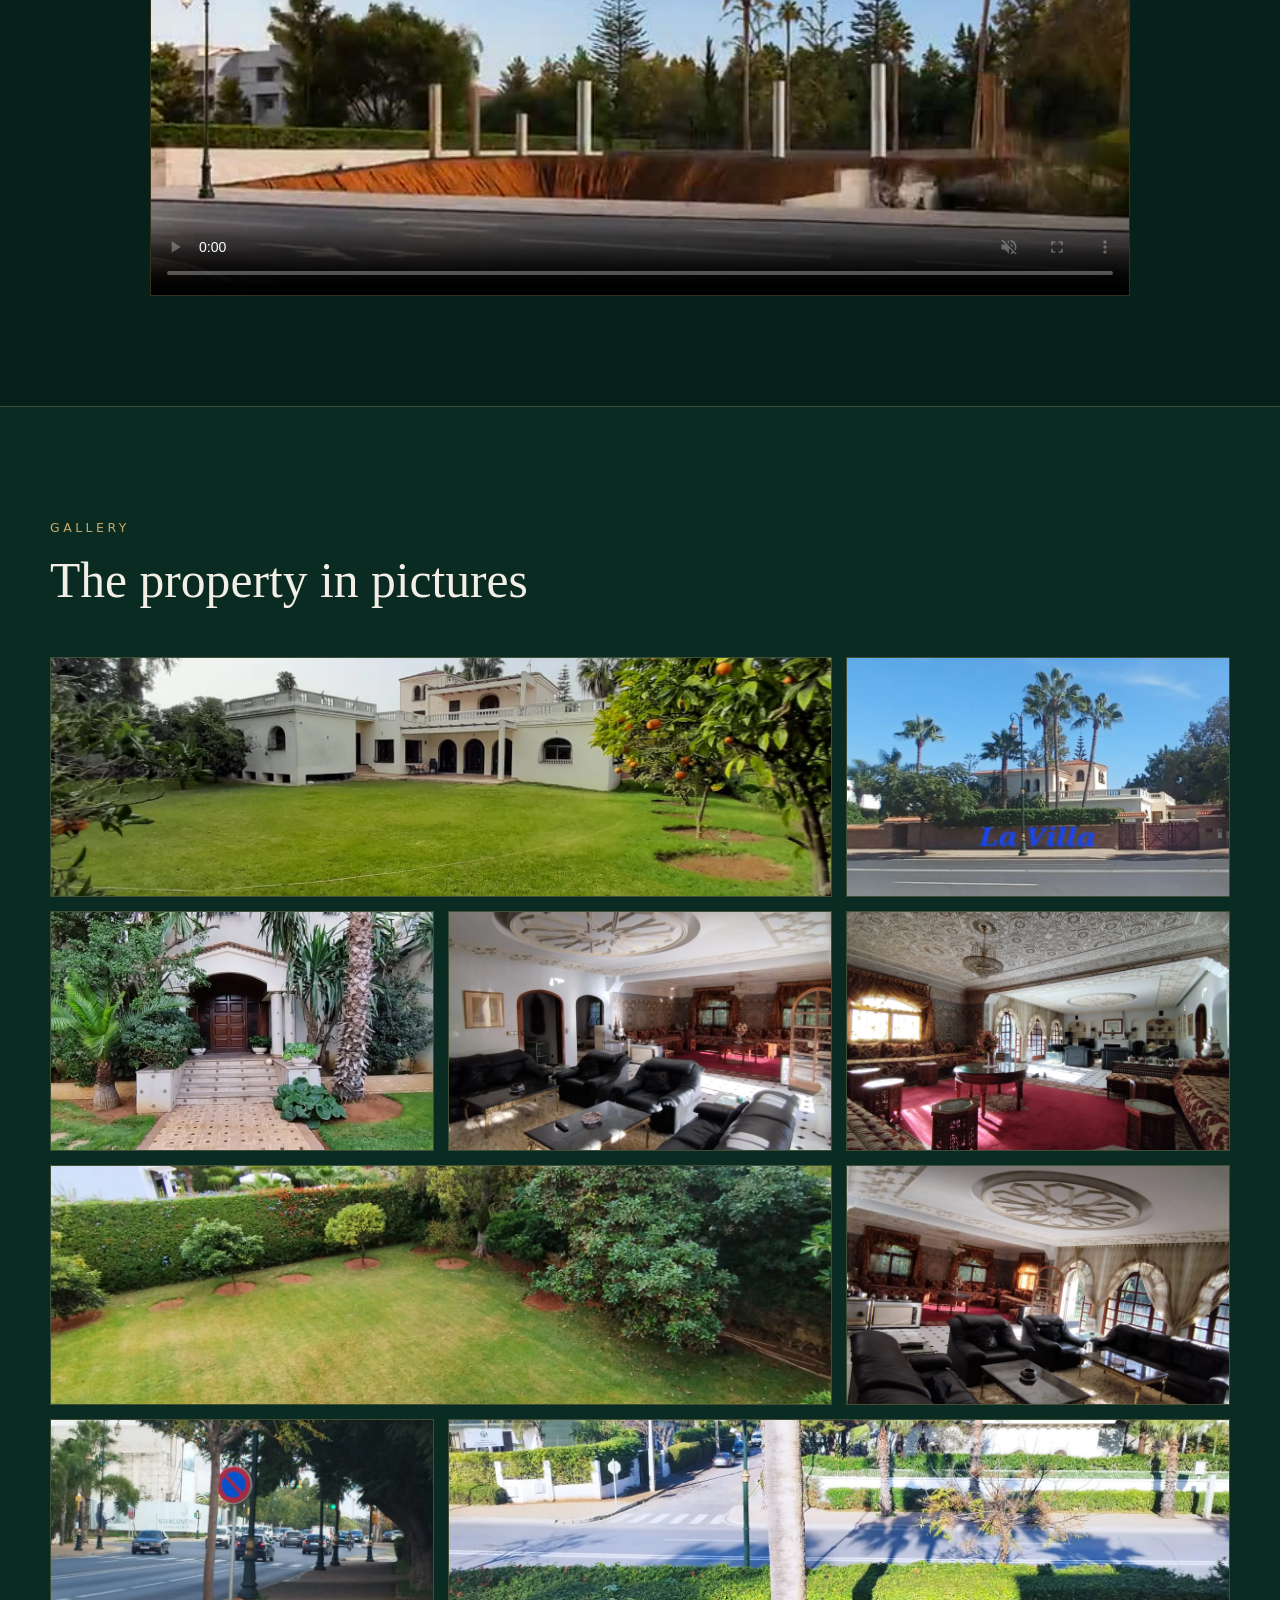
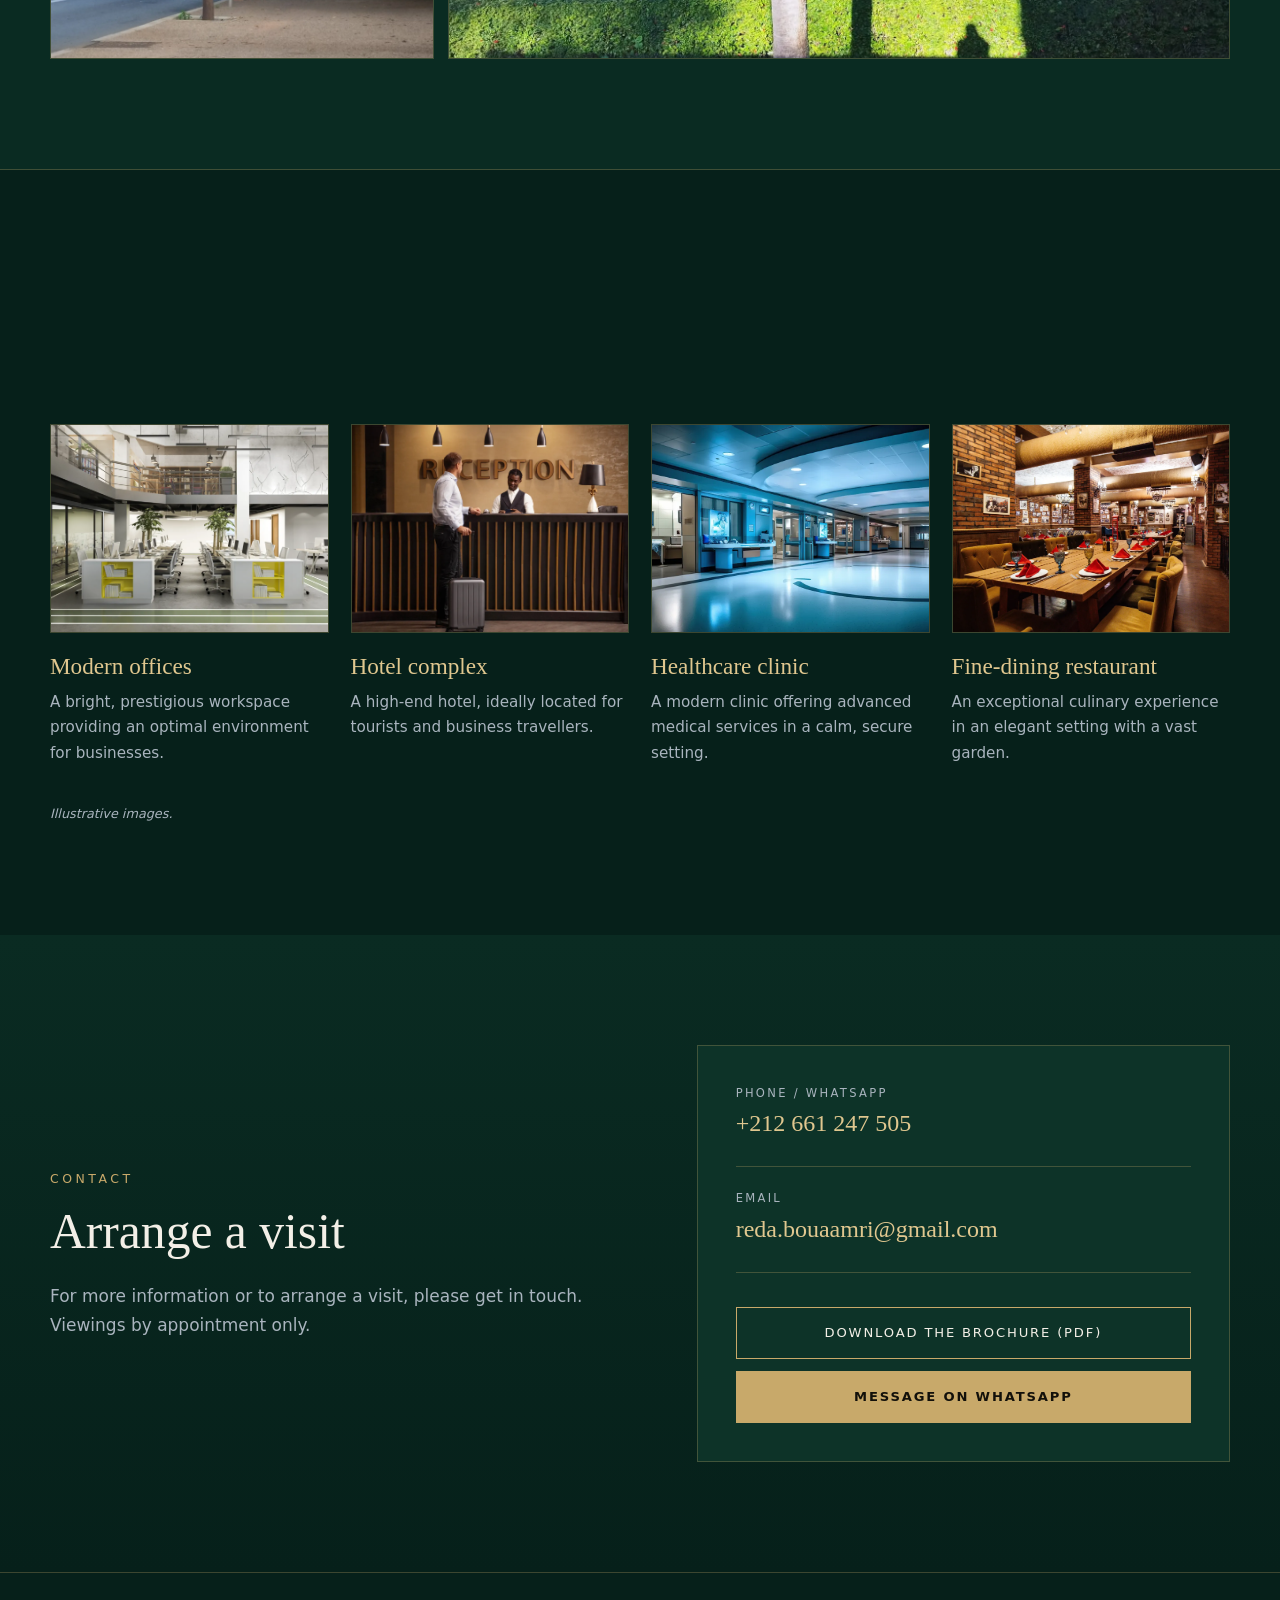
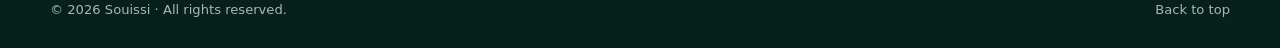
==== commit da99d13f: "Thème vert luxe, version chinoise, brochures PDF (fr/en/zh/ar), retrait de la vidéo YouTube Co-Autho" ====
--- a/public/index.html
+++ b/public/index.html
@@ -5,11 +5,11 @@
 <meta name="viewport" content="width=device-width, initial-scale=1">
 <title>Villa commerciale à vendre · Souissi, Rabat</title>
 <meta name="description" content="Propriété d'exception de 1 515 m² sur l'avenue Mehdi Ben Barka, quartier diplomatique de Souissi à Rabat.">
-<meta name="theme-color" content="#0b1622">
+<meta name="theme-color" content="#07241b">
 <meta property="og:type" content="website">
 <meta property="og:title" content="Villa commerciale à vendre · Souissi, Rabat">
 <meta property="og:image" content="assets/img/villa.webp">
-<link rel="icon" href="data:image/svg+xml,%3Csvg xmlns='http://www.w3.org/2000/svg' viewBox='0 0 100 100'%3E%3Crect width='100' height='100' fill='%230b1622'/%3E%3Ctext x='50' y='64' text-anchor='middle' font-size='44' font-family='Georgia' fill='%23c8a96a'%3ES%3C/text%3E%3C/svg%3E">
+<link rel="icon" href="data:image/svg+xml,%3Csvg xmlns='http://www.w3.org/2000/svg' viewBox='0 0 100 100'%3E%3Crect width='100' height='100' fill='%2307241b'/%3E%3Ctext x='50' y='64' text-anchor='middle' font-size='44' font-family='Georgia' fill='%23c8a96a'%3ES%3C/text%3E%3C/svg%3E">
 <link rel="preload" as="image" href="assets/img/hero-poster.webp">
 <link rel="stylesheet" href="assets/style.css">
 </head>
@@ -32,6 +32,7 @@
     <div class="lang" role="group" data-i18n-aria="lang.label" aria-label="Langue">
       <button type="button" data-lang="fr" lang="fr">FR</button>
       <button type="button" data-lang="en" lang="en">EN</button>
+      <button type="button" data-lang="zh" lang="zh-Hans">中文</button>
       <button type="button" data-lang="ar" lang="ar">عربي</button>
     </div>
     <button class="burger" id="burger" type="button" aria-label="Menu" aria-expanded="false"><span></span><span></span></button>
@@ -52,6 +53,7 @@
       <div class="actions">
         <a class="btn btn-gold" href="#contact" data-i18n="hero.cta1">Organiser une visite</a>
         <a class="btn btn-line" href="#property" data-i18n="hero.cta2">Découvrir la propriété</a>
+        <a class="btn btn-line pdf-link" href="assets/docs/brochure-fr.pdf" download data-i18n="pdf.btn">Télécharger la brochure (PDF)</a>
       </div>
     </div>
     <a class="scroll" href="#facts"><span data-i18n="hero.scroll">Défiler</span><i></i></a>
@@ -128,13 +130,6 @@
           </video>
           <button class="sound" id="sound" type="button" data-i18n="vid.sound">Activer le son</button>
         </figure>
-        <div class="yt" id="yt" data-id="JwhuSSPNiB0">
-          <button type="button" id="ytBtn" aria-label="">
-            <img src="assets/img/hero-poster.webp" alt="" loading="lazy">
-            <span class="play" aria-hidden="true"></span>
-            <em data-i18n="vid.yt">Lire la présentation sur YouTube</em>
-          </button>
-        </div>
       </div>
     </div>
   </section>
@@ -181,6 +176,7 @@
       <div class="contact-list">
         <div><span data-i18n="con.phone">Téléphone / WhatsApp</span><a href="tel:+212661247505" dir="ltr">+212 661 247 505</a></div>
         <div><span data-i18n="con.mail">E-mail</span><a href="mailto:reda.bouaamri@gmail.com" dir="ltr">reda.bouaamri@gmail.com</a></div>
+        <a class="btn btn-line pdf-link" href="assets/docs/brochure-fr.pdf" download data-i18n="pdf.btn">Télécharger la brochure (PDF)</a>
         <a class="btn btn-gold" id="waBtn" href="https://wa.me/212661247505" target="_blank" rel="noopener noreferrer" data-i18n="con.wa">Écrire sur WhatsApp</a>
       </div>
     </div>
--- a/public/assets/style.css
+++ b/public/assets/style.css
@@ -1,13 +1,17 @@
 :root{
-  --bg:#0b1622;--bg2:#0f1d2c;--panel:#12212f;--ink:#f3efe7;--muted:#a9b4be;
+  --bg:#06201a;--bg2:#0a2b22;--panel:#0d3328;--ink:#f3efe7;--muted:#a9b4be;
   --gold:#c8a96a;--gold2:#e0c78f;--line:rgba(200,169,106,.28);
   --serif:"Cormorant Garamond","Playfair Display",Georgia,"Times New Roman",serif;
   --sans:Inter,"Segoe UI",system-ui,-apple-system,Roboto,Helvetica,Arial,sans-serif;
+  --zh:"PingFang SC","Hiragino Sans GB","Microsoft YaHei","Noto Sans SC","WenQuanYi Zen Hei",sans-serif;
   --ar:"Noto Naskh Arabic","Noto Sans Arabic","Segoe UI",Tahoma,"Geeza Pro",Arial,sans-serif;
 }
 *{box-sizing:border-box}
 html{scroll-behavior:smooth;scroll-padding-top:76px;background:var(--bg)}
 body{margin:0;background:var(--bg);color:var(--ink);font-family:var(--sans);line-height:1.7;font-size:17px;-webkit-font-smoothing:antialiased}
+html[lang=zh] body{font-family:var(--zh);line-height:1.9}
+html[lang=zh] h1,html[lang=zh] h2,html[lang=zh] h3{font-family:var(--zh);font-weight:600;line-height:1.4}
+html[lang=zh] .eyebrow,html[lang=zh] .facts span,html[lang=zh] .contact-list span{letter-spacing:.08em}
 html[lang=ar] body{font-family:var(--ar);line-height:1.95}
 img,video{max-width:100%;display:block}
 a{color:inherit}
@@ -19,7 +23,7 @@
 
 /* header */
 .site-header{position:fixed;inset:0 0 auto 0;z-index:50;transition:background .3s,border-color .3s;border-bottom:1px solid transparent}
-.site-header.solid{background:rgba(11,22,34,.94);backdrop-filter:blur(10px);border-color:var(--line)}
+.site-header.solid{background:rgba(6,32,26,.94);backdrop-filter:blur(10px);border-color:var(--line)}
 .bar{display:flex;align-items:center;gap:24px;height:72px}
 .brand{display:flex;align-items:center;gap:12px;text-decoration:none}
 .mark{display:grid;place-items:center;width:38px;height:38px;border:1px solid var(--gold);color:var(--gold);font-family:var(--serif);font-size:1.4rem}
@@ -41,12 +45,13 @@
 /* hero */
 .hero{position:relative;min-height:100svh;display:flex;align-items:center;overflow:hidden;background:#000}
 .hero-video{position:absolute;inset:0;width:100%;height:100%;object-fit:cover}
-.hero-shade{position:absolute;inset:0;background:linear-gradient(180deg,rgba(11,22,34,.55) 0%,rgba(11,22,34,.45) 40%,rgba(11,22,34,.92) 100%)}
+.hero-shade{position:absolute;inset:0;background:linear-gradient(180deg,rgba(6,32,26,.55) 0%,rgba(6,32,26,.45) 40%,rgba(6,32,26,.92) 100%)}
 .hero-inner{position:relative;padding:130px 0 120px;max-width:1180px}
 .hero h1{font-size:clamp(2.4rem,5.6vw,4.6rem);max-width:15em}
 .hero .lead{max-width:40em;font-size:1.15rem;color:#e6e1d6;margin:24px 0 36px}
 .actions{display:flex;flex-wrap:wrap;gap:14px}
 .btn{display:inline-block;padding:14px 30px;text-decoration:none;font-size:.82rem;letter-spacing:.14em;text-transform:uppercase;border:1px solid var(--gold);transition:.25s;cursor:pointer;font-family:inherit;background:none;color:var(--ink)}
+html[lang=zh] .btn{letter-spacing:.08em}
 html[lang=ar] .btn{letter-spacing:0;font-size:1rem;text-transform:none}
 .btn-gold{background:var(--gold);color:#12100a;font-weight:600}
 .btn-gold:hover{background:var(--gold2)}
@@ -82,18 +87,11 @@
 .map:hover img{transform:scale(1.03)}
 
 /* video */
-.video-grid{display:grid;grid-template-columns:1.6fr 1fr;gap:24px;margin-top:48px;align-items:start}
+.video-grid{margin-top:48px;max-width:980px;margin-inline:auto}
 .player{margin:0;position:relative;border:1px solid var(--line);background:#000}
 .player video{width:100%;height:auto;aspect-ratio:9/4}
-.sound{position:absolute;top:14px;inset-inline-end:14px;background:rgba(11,22,34,.78);color:var(--ink);border:1px solid var(--gold);padding:8px 16px;font:inherit;font-size:.8rem;cursor:pointer;backdrop-filter:blur(6px)}
+.sound{position:absolute;top:14px;inset-inline-end:14px;background:rgba(6,32,26,.78);color:var(--ink);border:1px solid var(--gold);padding:8px 16px;font:inherit;font-size:.8rem;cursor:pointer;backdrop-filter:blur(6px)}
 .sound:hover{background:var(--gold);color:#12100a}
-.yt{border:1px solid var(--line);background:#000;aspect-ratio:16/9;position:relative}
-.yt button{all:unset;cursor:pointer;display:block;width:100%;height:100%;position:relative}
-.yt img{width:100%;height:100%;object-fit:cover;opacity:.6}
-.yt iframe{position:absolute;inset:0;width:100%;height:100%;border:0}
-.play{position:absolute;top:50%;left:50%;width:68px;height:68px;margin:-34px 0 0 -34px;border:1px solid var(--gold);border-radius:50%;background:rgba(11,22,34,.6)}
-.play::after{content:"";position:absolute;top:21px;left:27px;border-style:solid;border-width:12px 0 12px 19px;border-color:transparent transparent transparent var(--gold2)}
-.yt em{all:unset;position:absolute;inset-inline:12px;bottom:12px;text-align:center;font-size:.85rem;color:var(--ink)}
 
 /* gallery */
 .gallery{display:grid;grid-template-columns:repeat(3,1fr);grid-auto-rows:240px;gap:14px;margin-top:48px}
@@ -129,7 +127,7 @@
 .contact-list span{display:block;font-size:.72rem;letter-spacing:.2em;text-transform:uppercase;color:var(--muted)}
 html[lang=ar] .contact-list span{letter-spacing:0;font-size:.9rem;text-transform:none}
 .contact-list a:not(.btn){font-family:var(--serif);font-size:1.5rem;text-decoration:none;color:var(--gold2);overflow-wrap:anywhere}
-.contact-list .btn{width:100%;text-align:center}
+.contact-list .btn{width:100%;text-align:center;margin-top:12px}
 
 .footer{border-top:1px solid var(--line);padding:26px 0;font-size:.82rem;color:var(--muted)}
 .footer .wrap{display:flex;justify-content:space-between;gap:16px;flex-wrap:wrap}
@@ -143,14 +141,14 @@
 
 /* responsive */
 @media (max-width:1020px){
-  .nav{position:fixed;inset:72px 0 auto 0;flex-direction:column;gap:0;background:rgba(11,22,34,.98);border-bottom:1px solid var(--line);padding:8px 24px 20px;transform:translateY(-130%);transition:transform .3s;margin:0}
+  .nav{position:fixed;inset:72px 0 auto 0;flex-direction:column;gap:0;background:rgba(6,32,26,.98);border-bottom:1px solid var(--line);padding:8px 24px 20px;transform:translateY(-130%);transition:transform .3s;margin:0}
   .nav.open{transform:none}
   .nav a{padding:14px 0;border-bottom:1px solid var(--line);font-size:1rem}
   .burger{display:block;margin-inline-start:0}
   .lang{margin-inline-start:auto}
   .cards3{grid-template-columns:1fr}
   .cards4{grid-template-columns:repeat(2,1fr)}
-  .split,.contact-box,.video-grid{grid-template-columns:1fr;gap:36px}
+  .split,.contact-box{grid-template-columns:1fr;gap:36px}
   .facts-grid{grid-template-columns:repeat(2,1fr)}
   .facts-grid>div{border:0;border-bottom:1px solid var(--line)}
   .gallery{grid-template-columns:repeat(2,1fr);grid-auto-rows:200px}
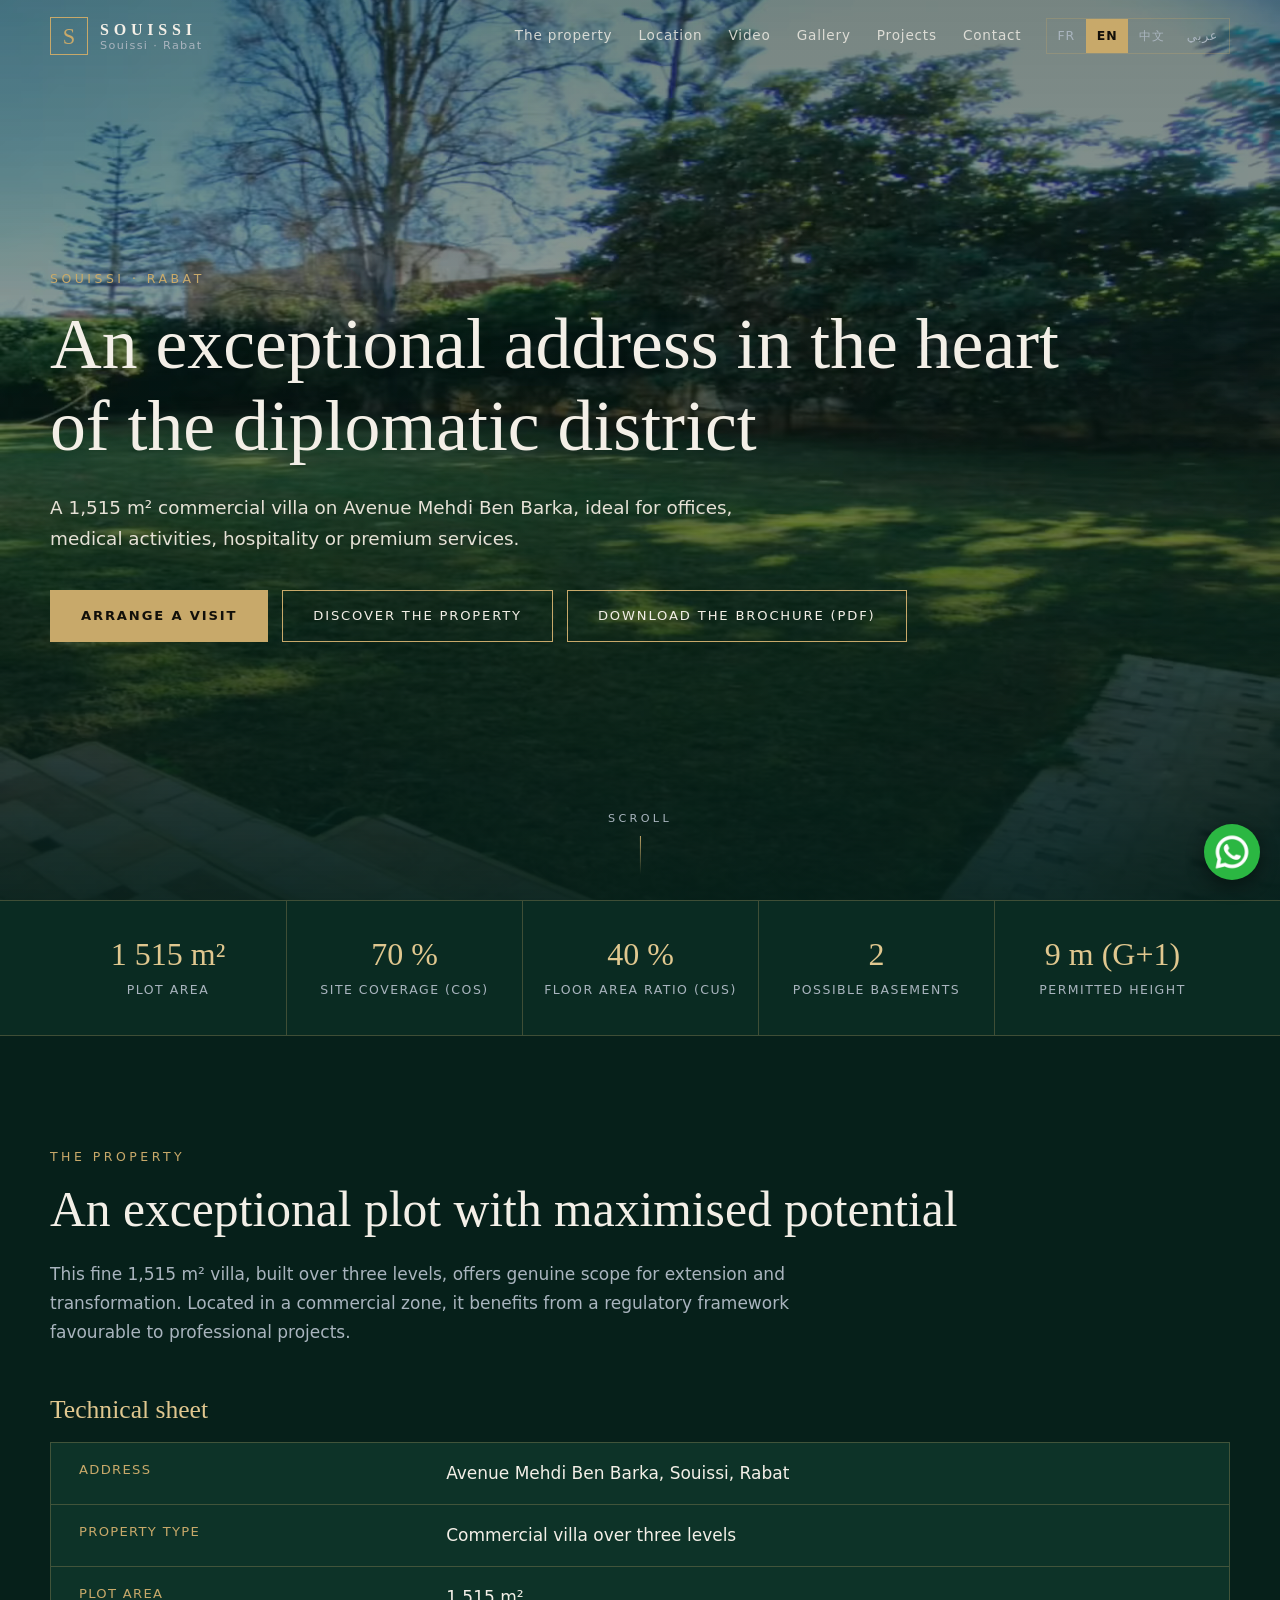
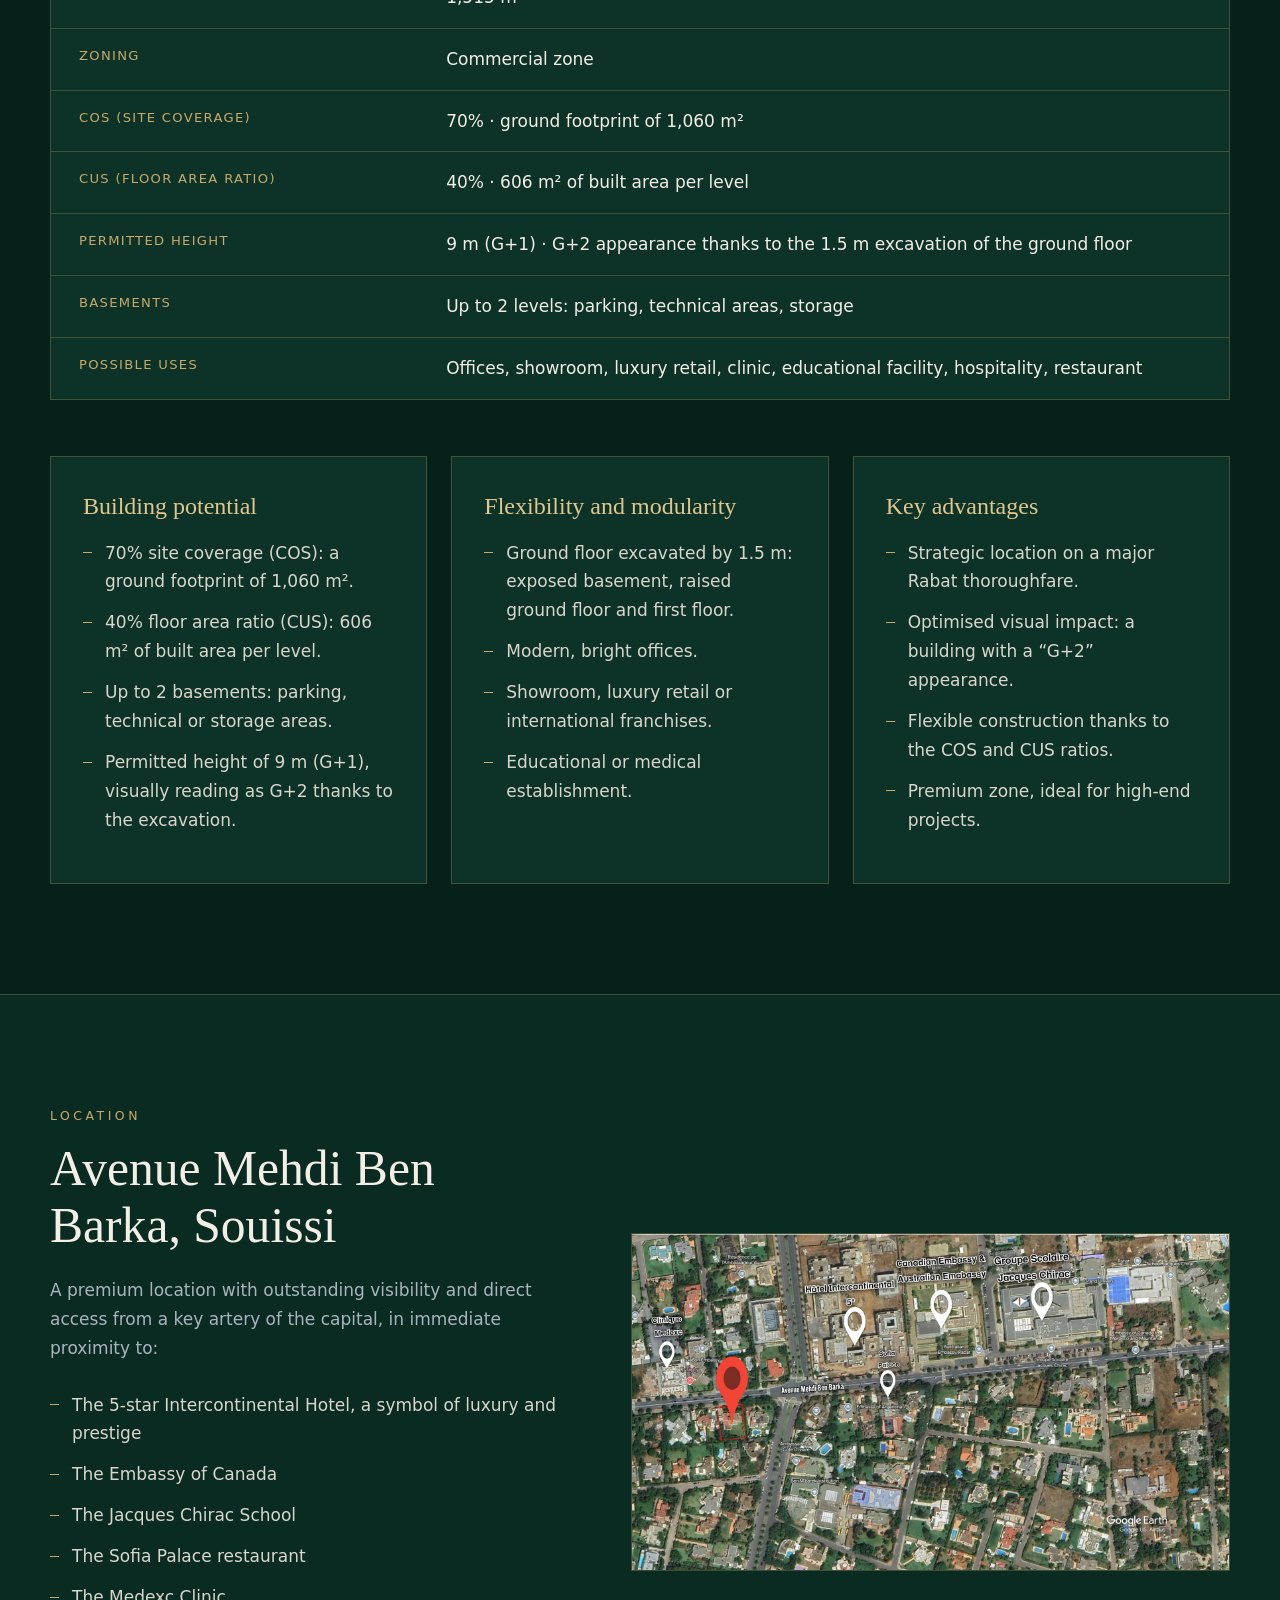
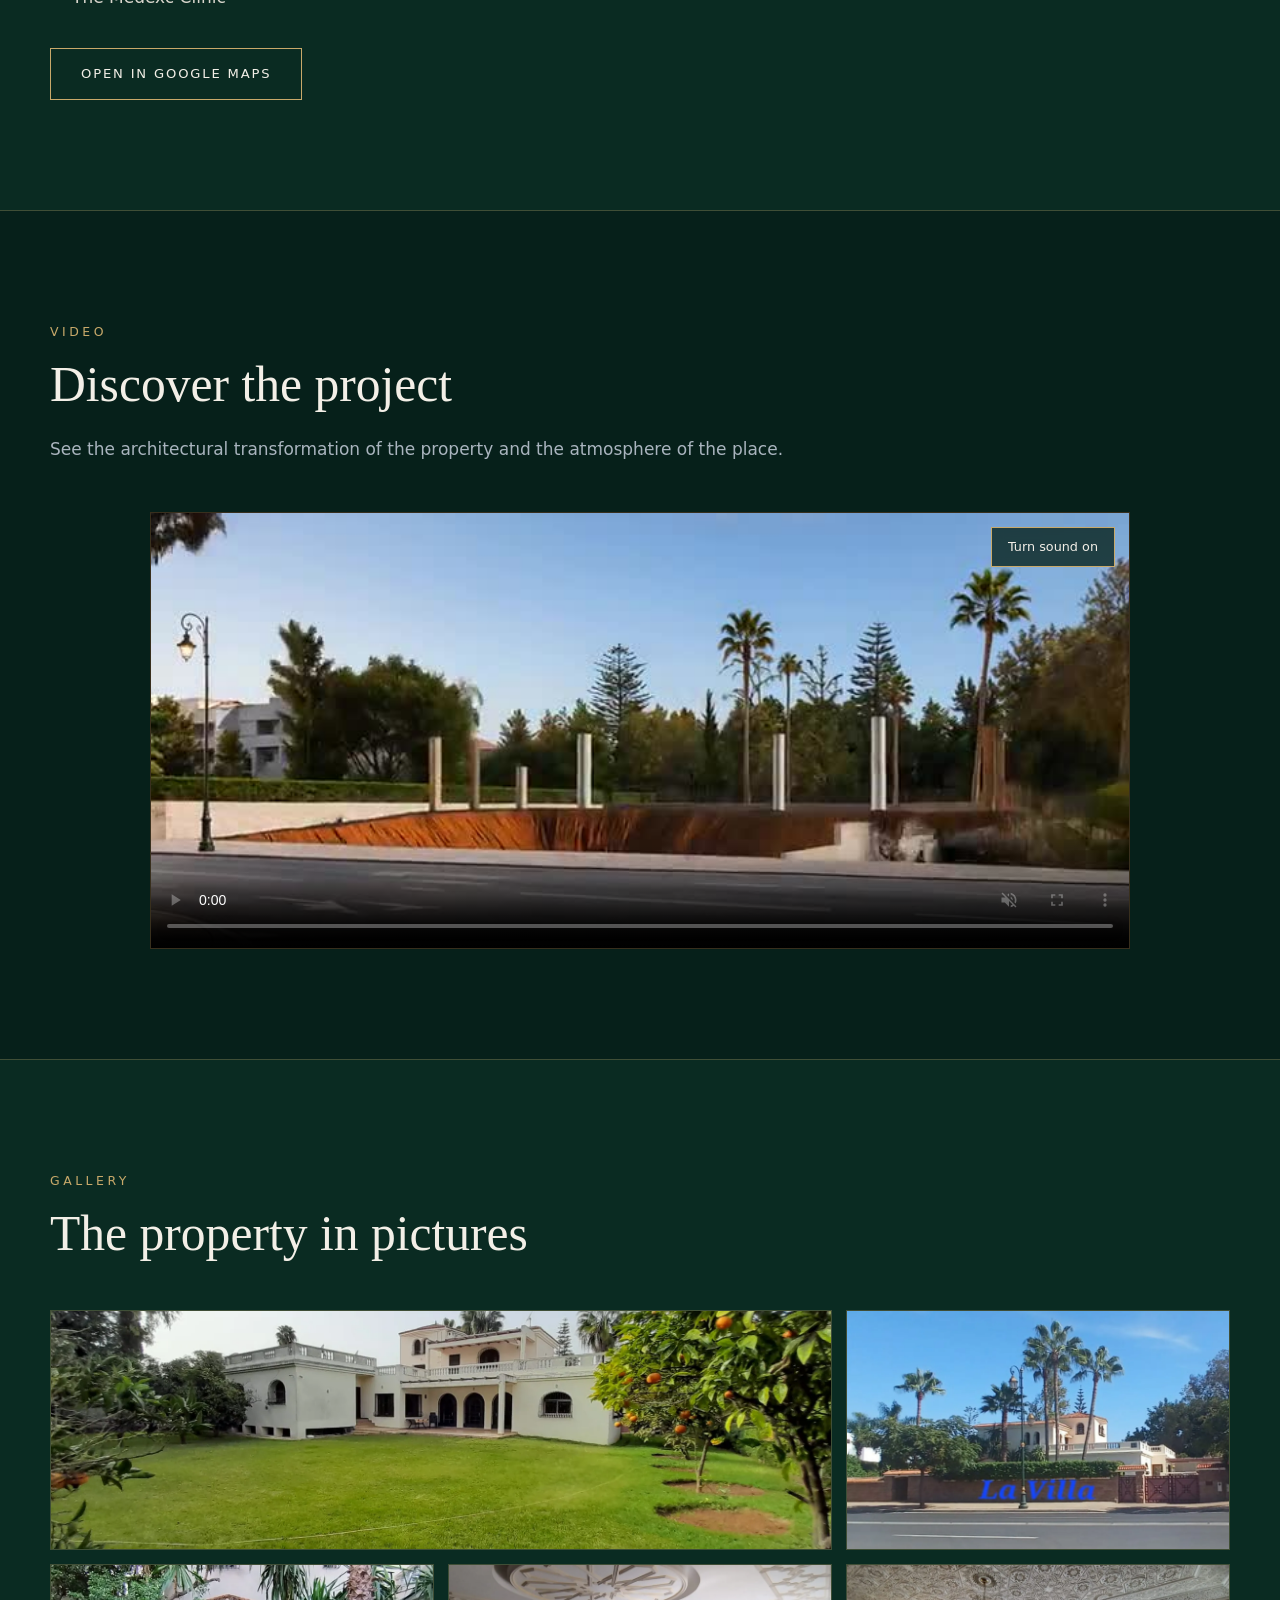
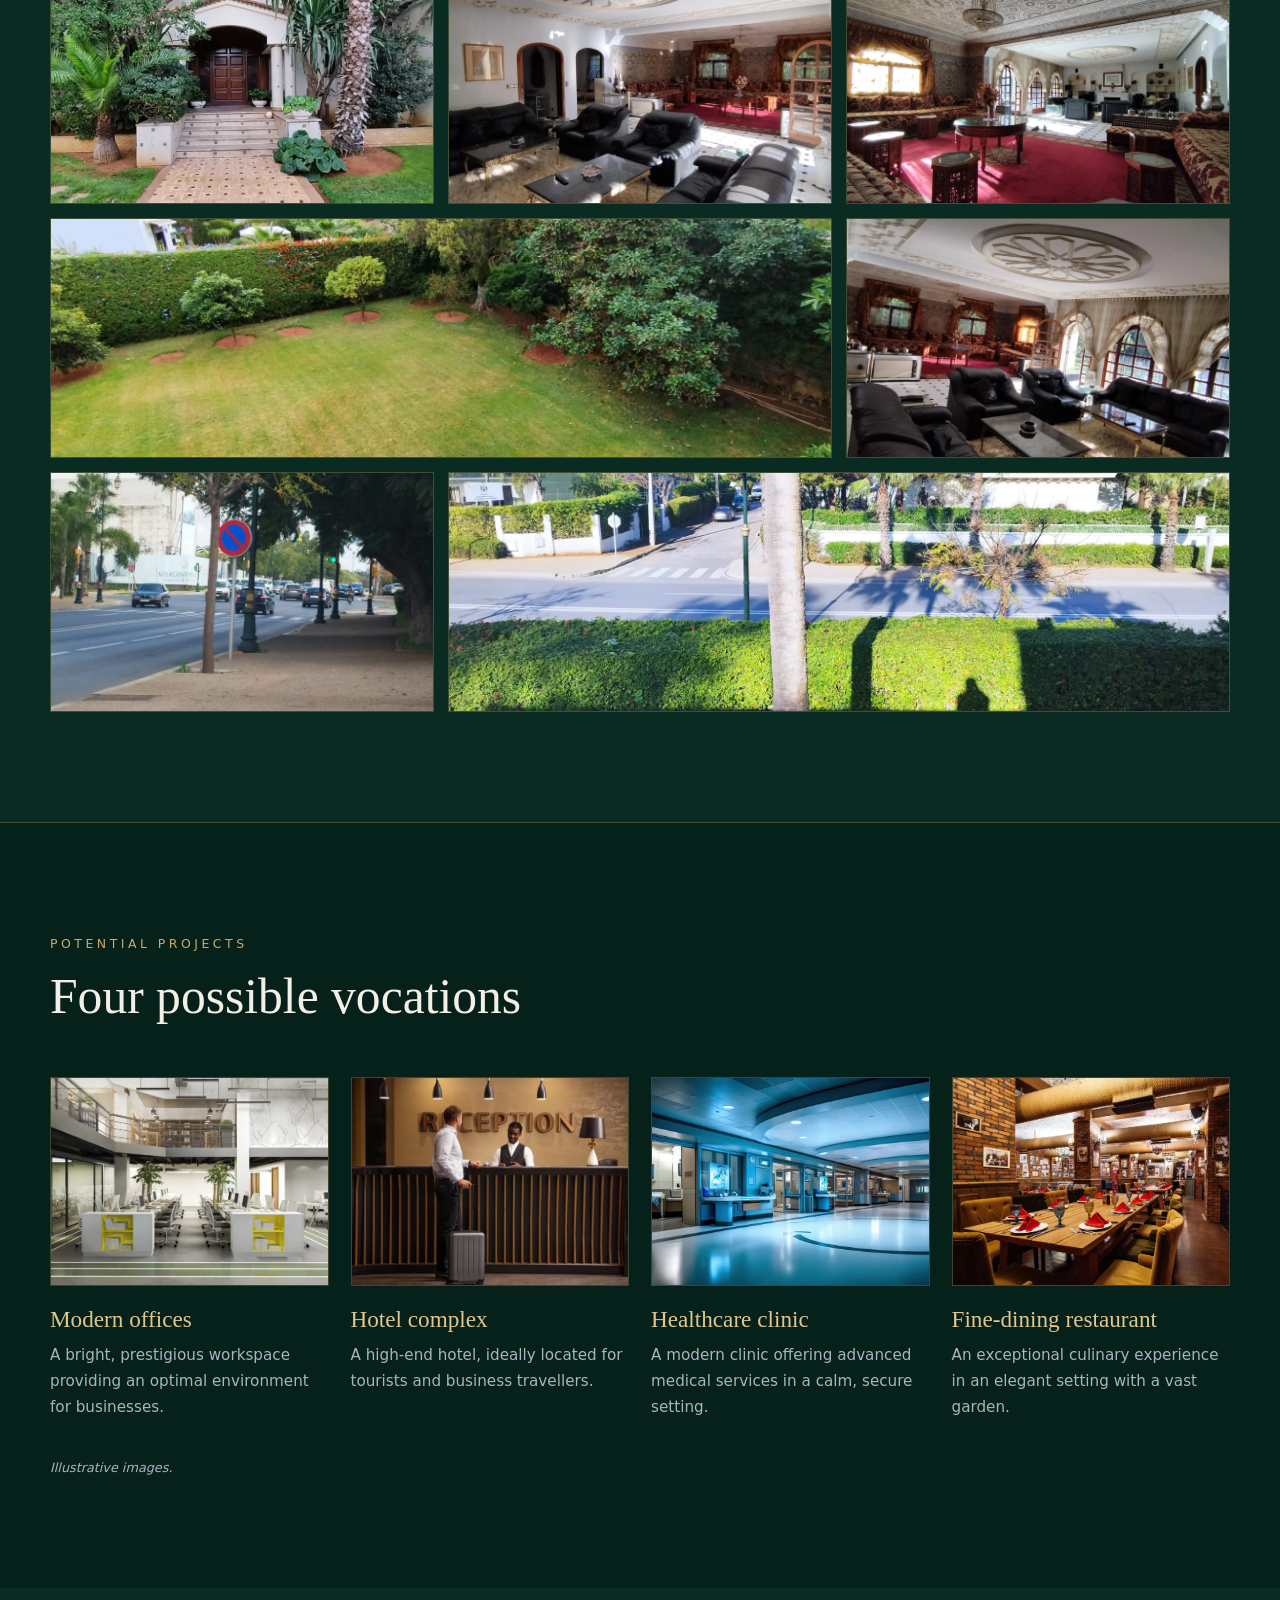
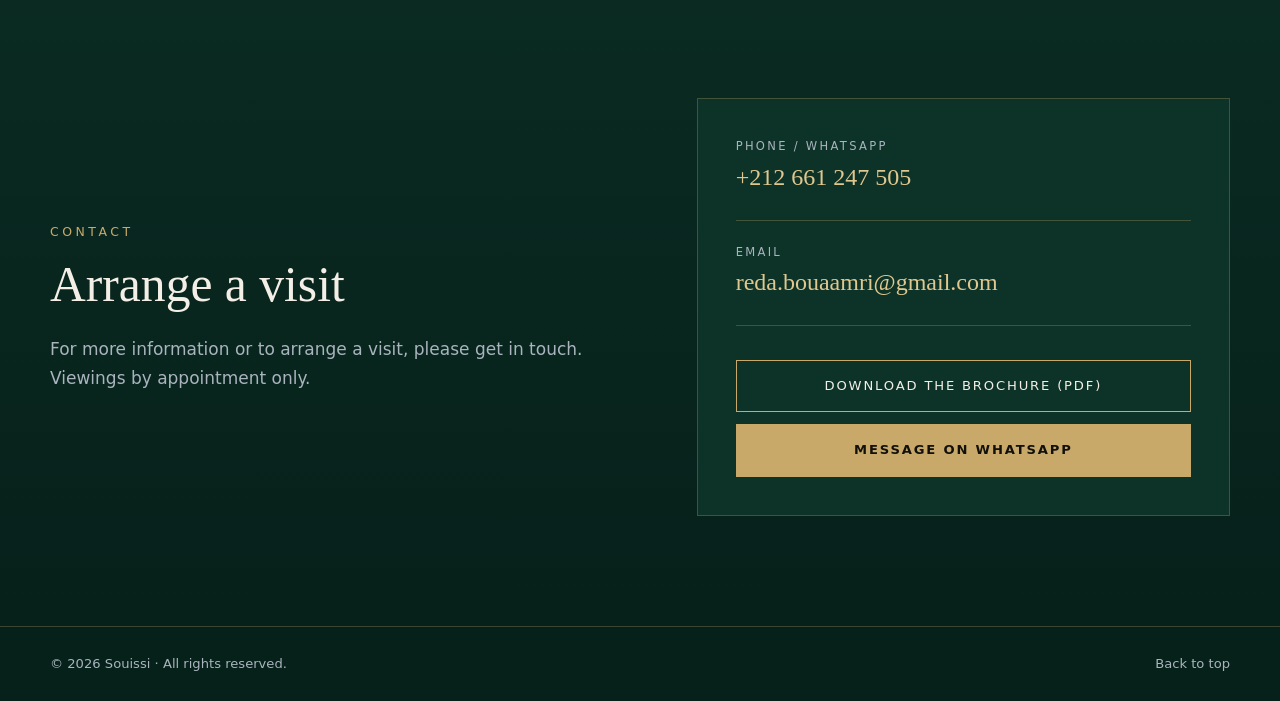
==== commit 86e77fc9: "Ajoute la fiche technique complète (4 langues) et supprime l'animation d'apparition Co-Authored-By: " ====
--- a/public/index.html
+++ b/public/index.html
@@ -74,6 +74,18 @@
       <p class="eyebrow" data-i18n="prop.eyebrow">La propriété</p>
       <h2 data-i18n="prop.title"></h2>
       <p class="intro" data-i18n="prop.intro"></p>
+      <h3 class="tech-title" data-i18n="tech.title">Fiche technique</h3>
+      <dl class="tech">
+        <div><dt data-i18n="tech.l1"></dt><dd data-i18n="tech.v1"></dd></div>
+        <div><dt data-i18n="tech.l2"></dt><dd data-i18n="tech.v2"></dd></div>
+        <div><dt data-i18n="tech.l3"></dt><dd data-i18n="tech.v3"></dd></div>
+        <div><dt data-i18n="tech.l4"></dt><dd data-i18n="tech.v4"></dd></div>
+        <div><dt data-i18n="tech.l5"></dt><dd data-i18n="tech.v5"></dd></div>
+        <div><dt data-i18n="tech.l6"></dt><dd data-i18n="tech.v6"></dd></div>
+        <div><dt data-i18n="tech.l7"></dt><dd data-i18n="tech.v7"></dd></div>
+        <div><dt data-i18n="tech.l8"></dt><dd data-i18n="tech.v8"></dd></div>
+        <div><dt data-i18n="tech.l9"></dt><dd data-i18n="tech.v9"></dd></div>
+      </dl>
       <div class="cards3">
         <article class="card">
           <h3 data-i18n="prop.c1.t"></h3>
--- a/public/assets/style.css
+++ b/public/assets/style.css
@@ -135,10 +135,6 @@
 .wa-float{position:fixed;bottom:20px;inset-inline-end:20px;z-index:40;width:56px;height:56px}
 .wa-float img{width:100%;height:100%;border-radius:50%;box-shadow:0 6px 18px rgba(0,0,0,.45)}
 
-/* reveal */
-.rv{opacity:0;transform:translateY(18px);transition:opacity .8s,transform .8s}
-.rv.in{opacity:1;transform:none}
-
 /* responsive */
 @media (max-width:1020px){
   .nav{position:fixed;inset:72px 0 auto 0;flex-direction:column;gap:0;background:rgba(6,32,26,.98);border-bottom:1px solid var(--line);padding:8px 24px 20px;transform:translateY(-130%);transition:transform .3s;margin:0}
@@ -166,7 +162,16 @@
 }
 @media (prefers-reduced-motion:reduce){
   html{scroll-behavior:auto}
-  .rv{opacity:1;transform:none;transition:none}
   .hero-video{display:none}
   .hero{background:#000 url(../assets/img/hero-poster.webp) center/cover}
 }
+
+/* fiche technique */
+.tech-title{font-size:1.6rem;color:var(--gold2);margin:48px 0 18px}
+.tech{margin:0;border:1px solid var(--line);background:var(--panel)}
+.tech>div{display:grid;grid-template-columns:minmax(180px,1fr) 2.2fr;gap:24px;padding:16px 28px;border-bottom:1px solid var(--line)}
+.tech>div:last-child{border-bottom:0}
+.tech dt{color:var(--gold);font-size:.82rem;letter-spacing:.1em;text-transform:uppercase}
+html[lang=ar] .tech dt,html[lang=zh] .tech dt{letter-spacing:0;text-transform:none;font-size:.95rem}
+.tech dd{margin:0;color:var(--ink)}
+@media (max-width:700px){.tech>div{grid-template-columns:1fr;gap:4px;padding:14px 18px}}
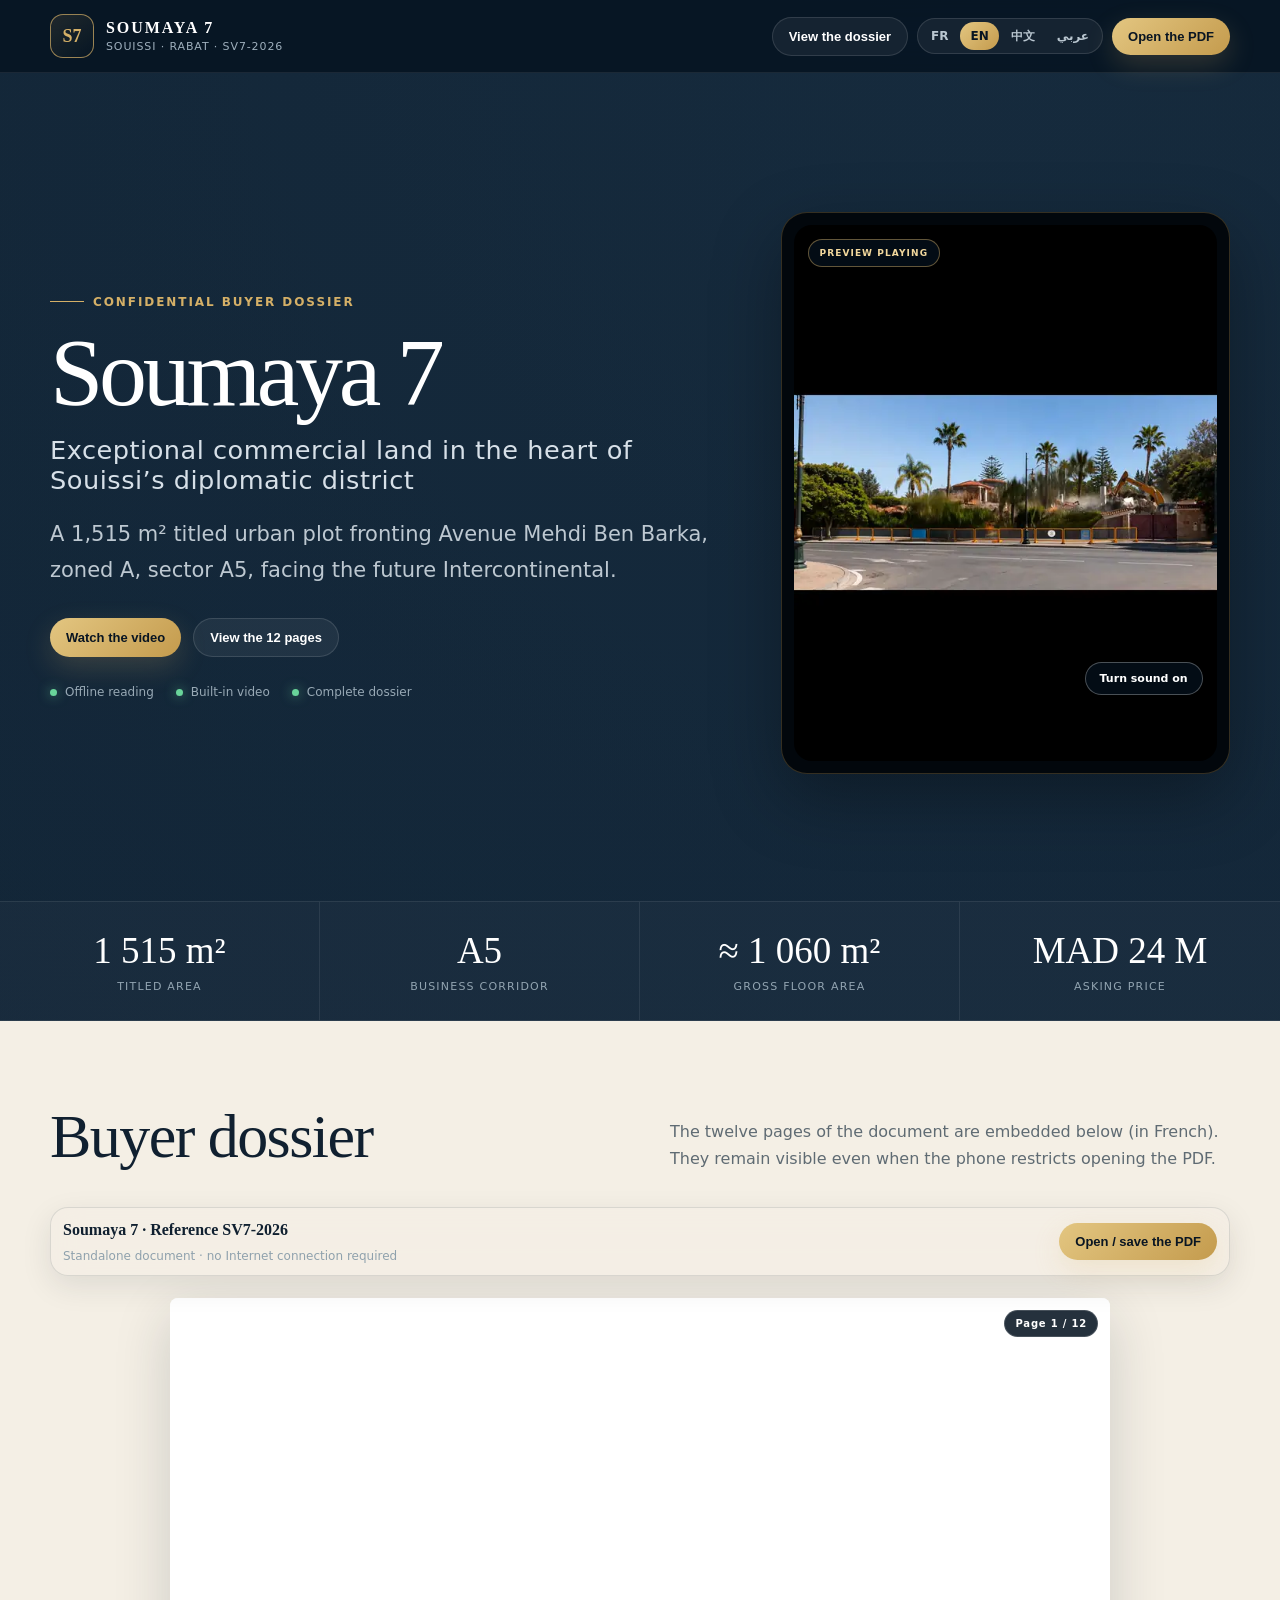
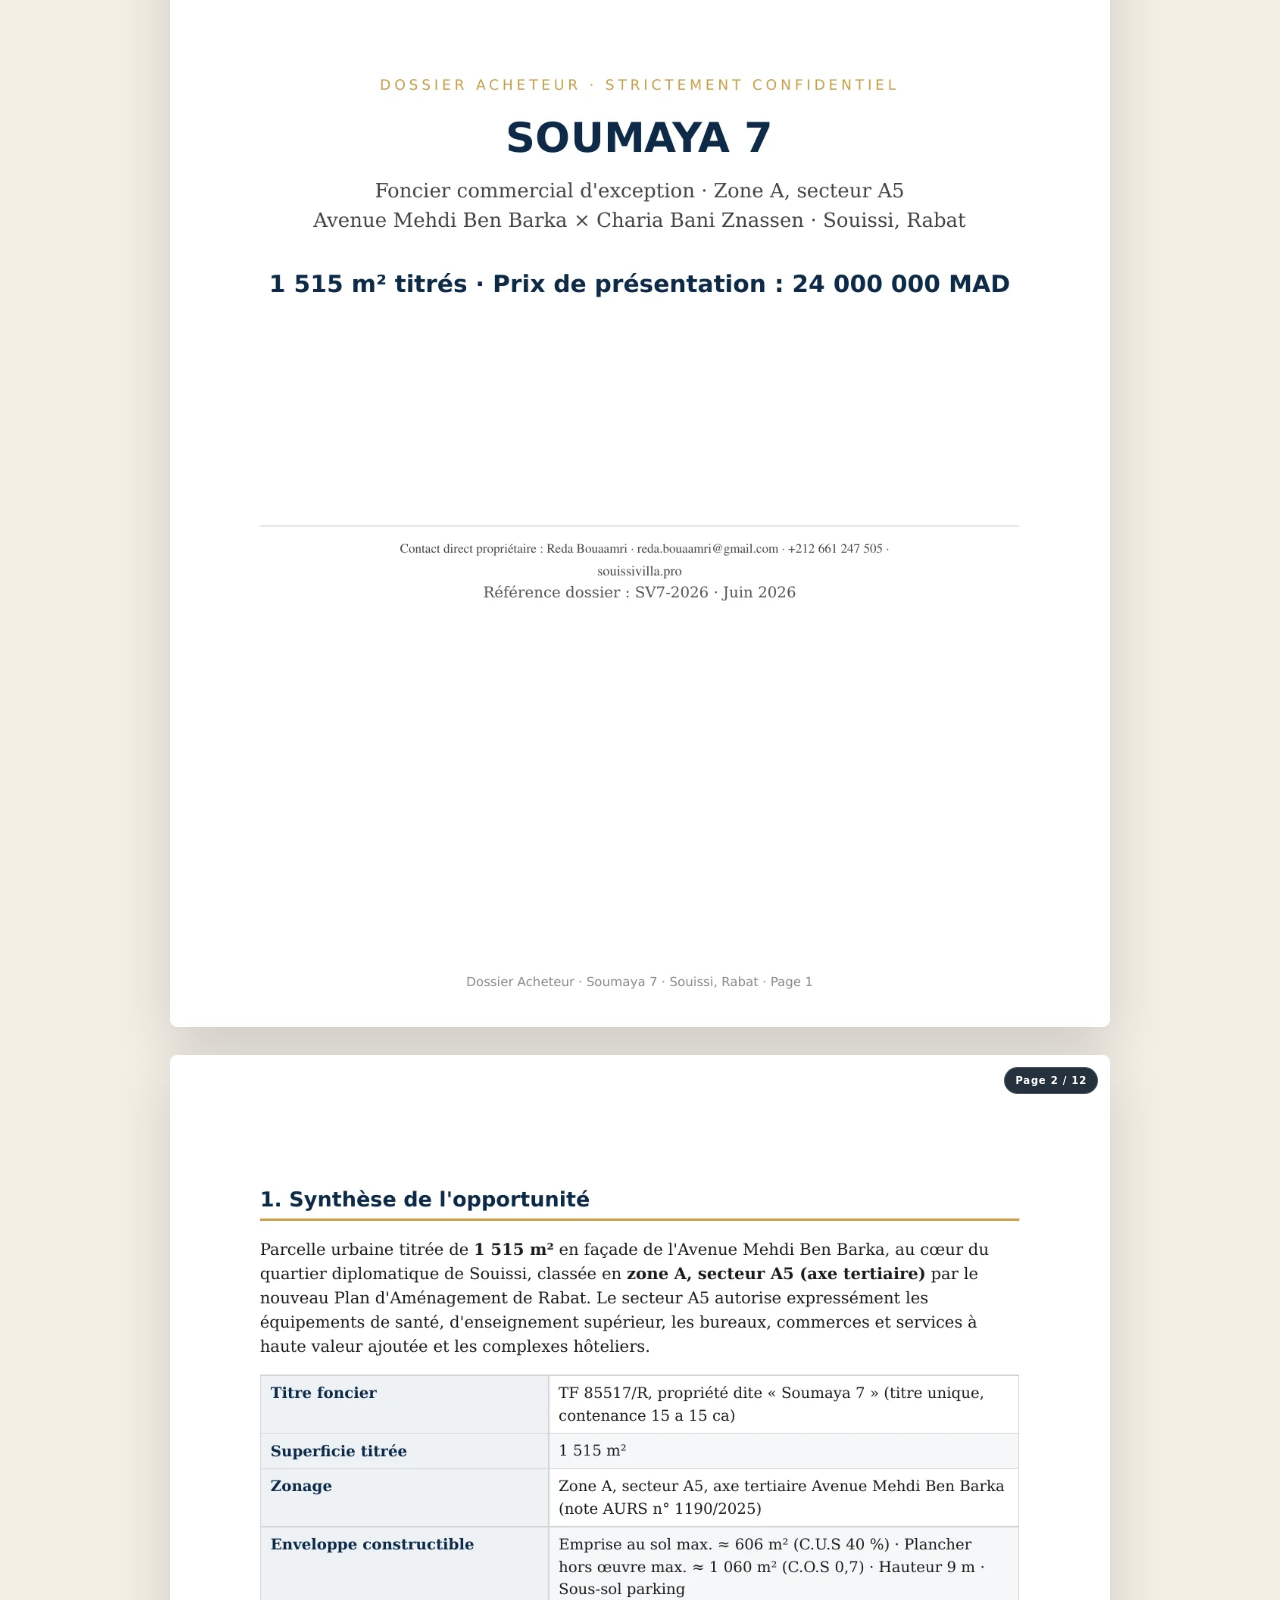
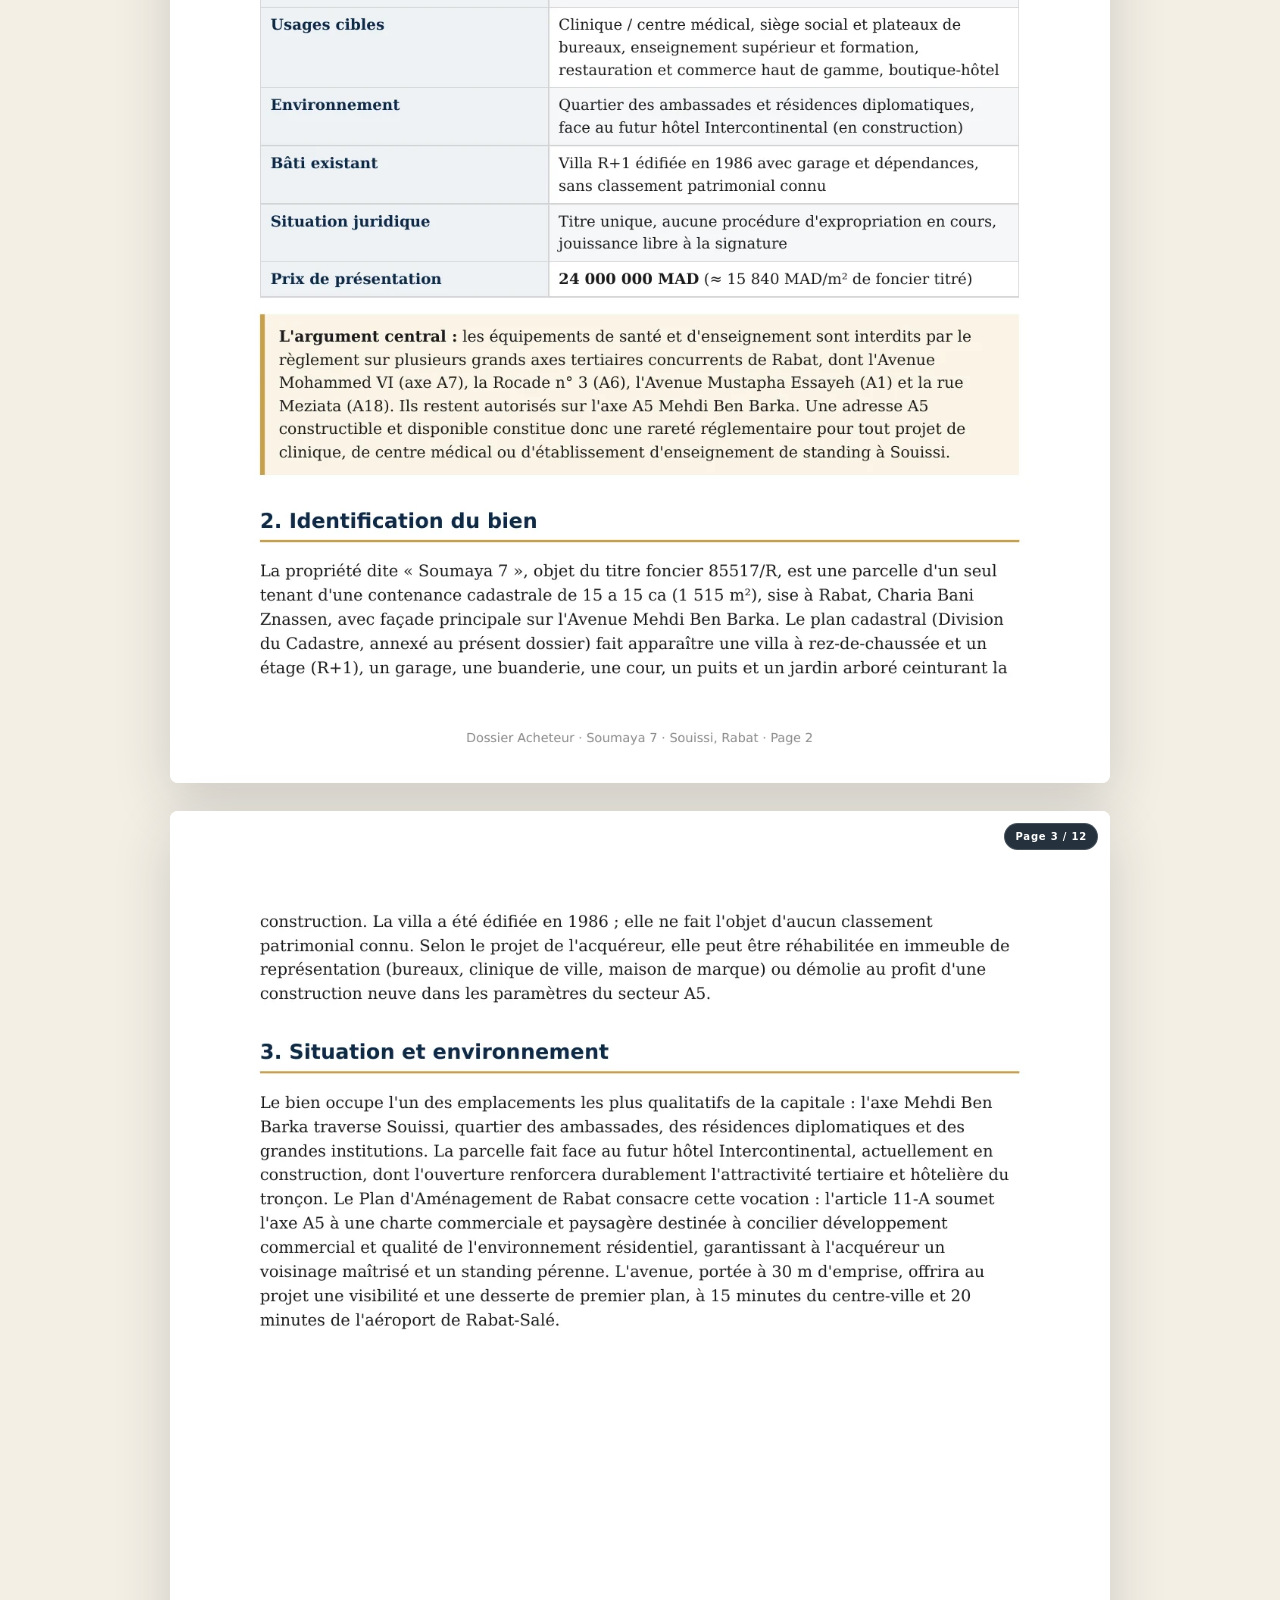
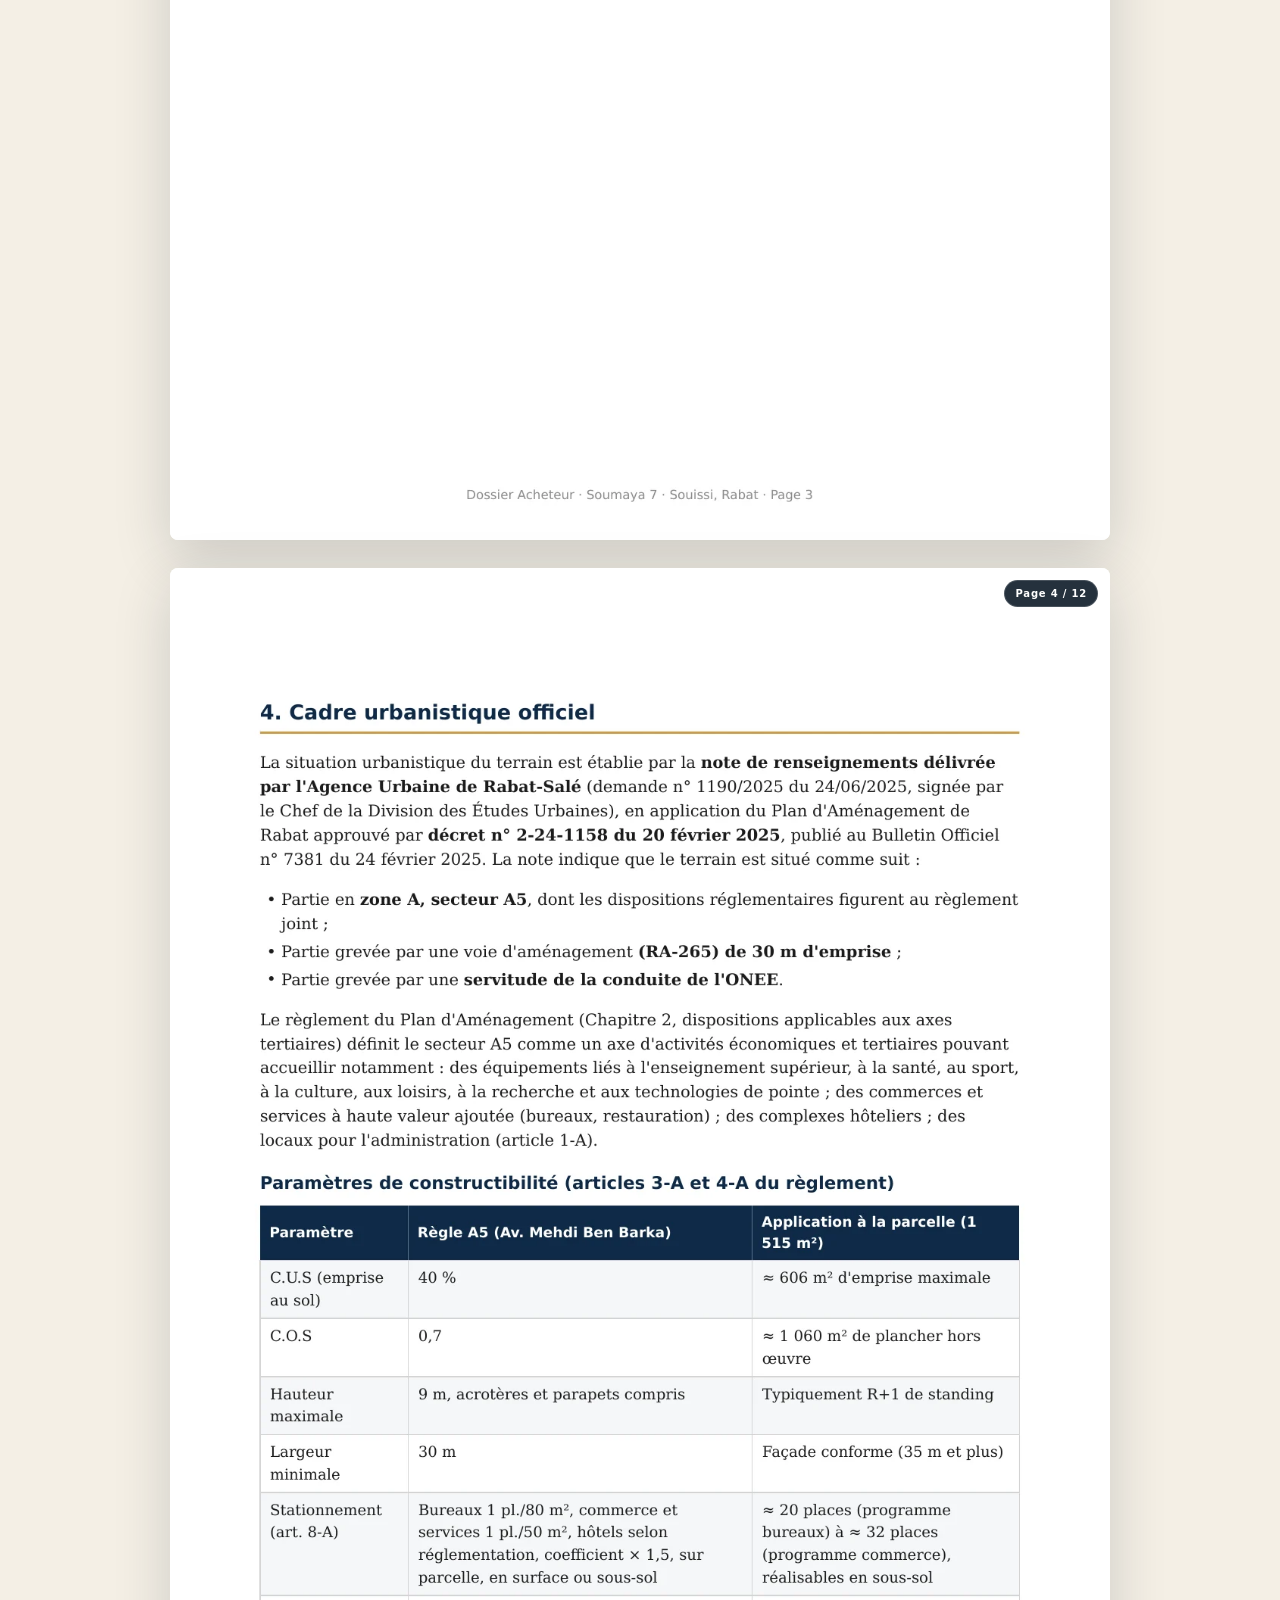
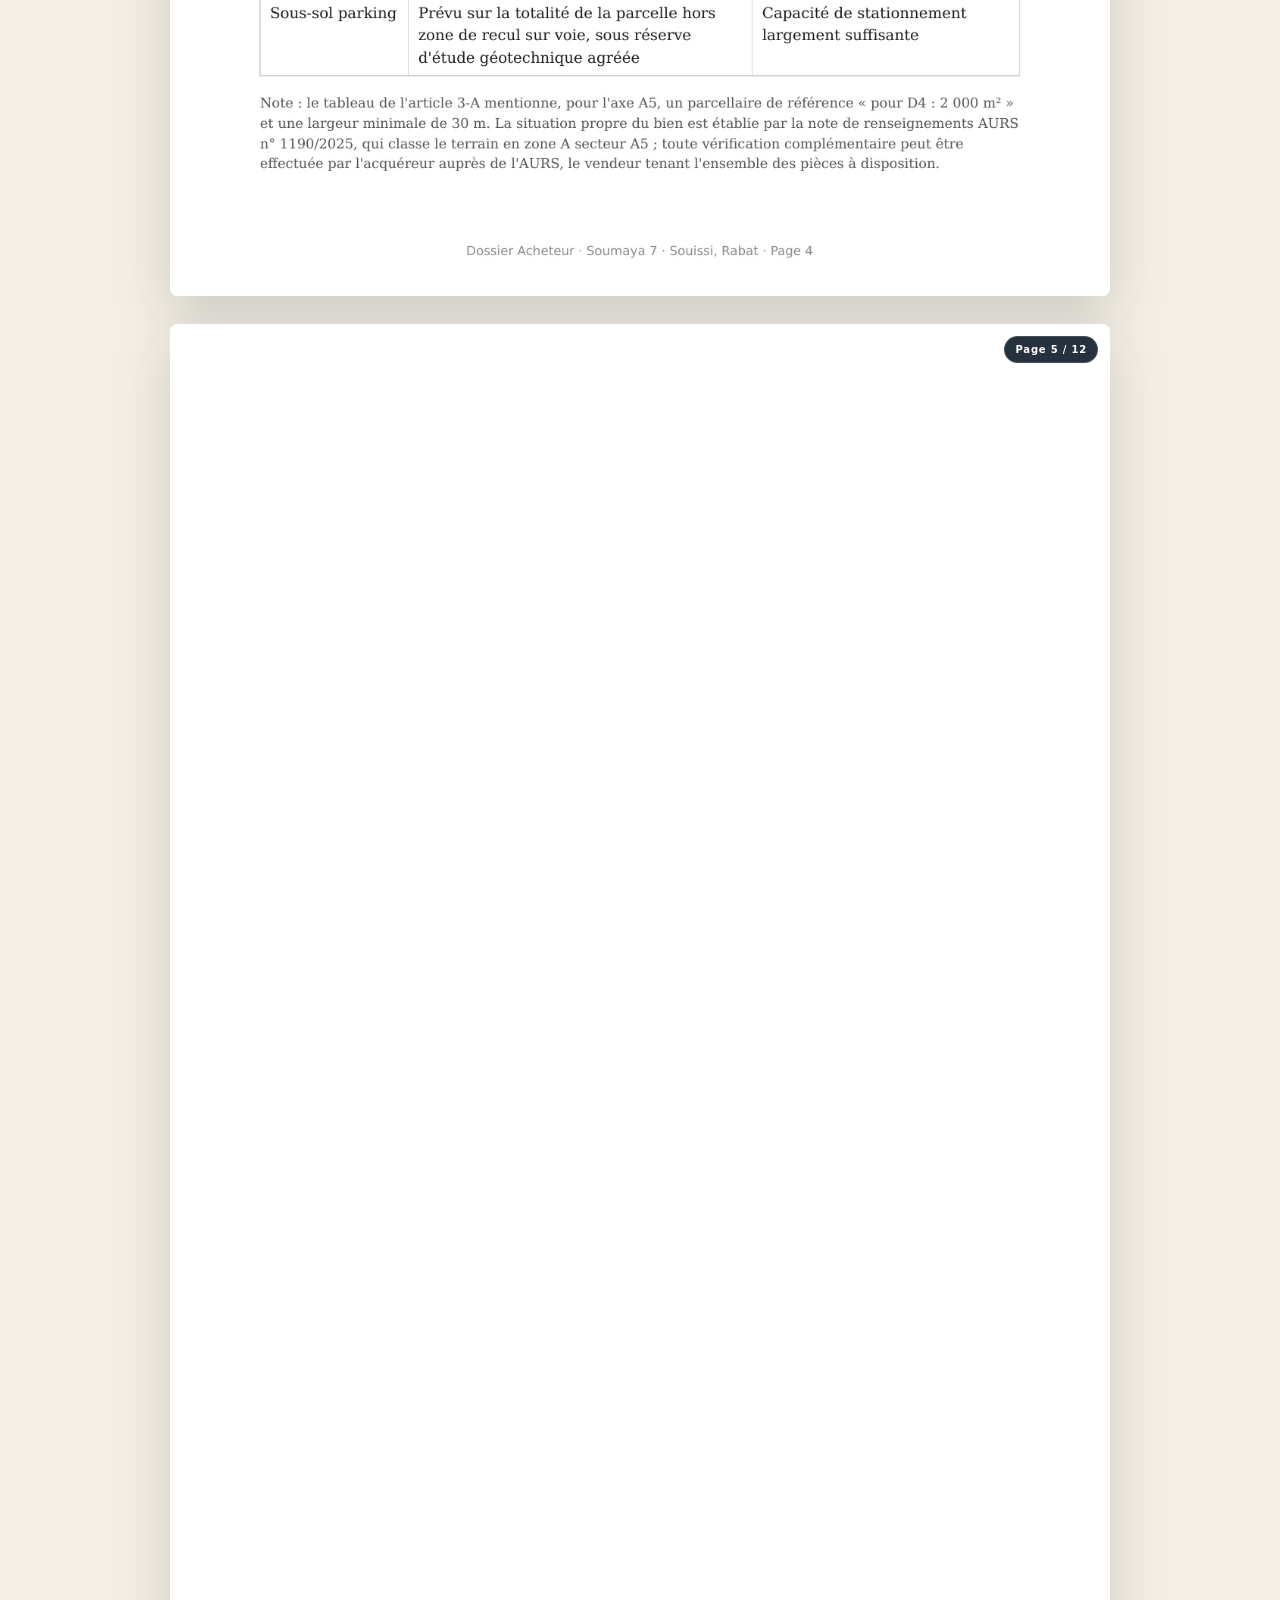
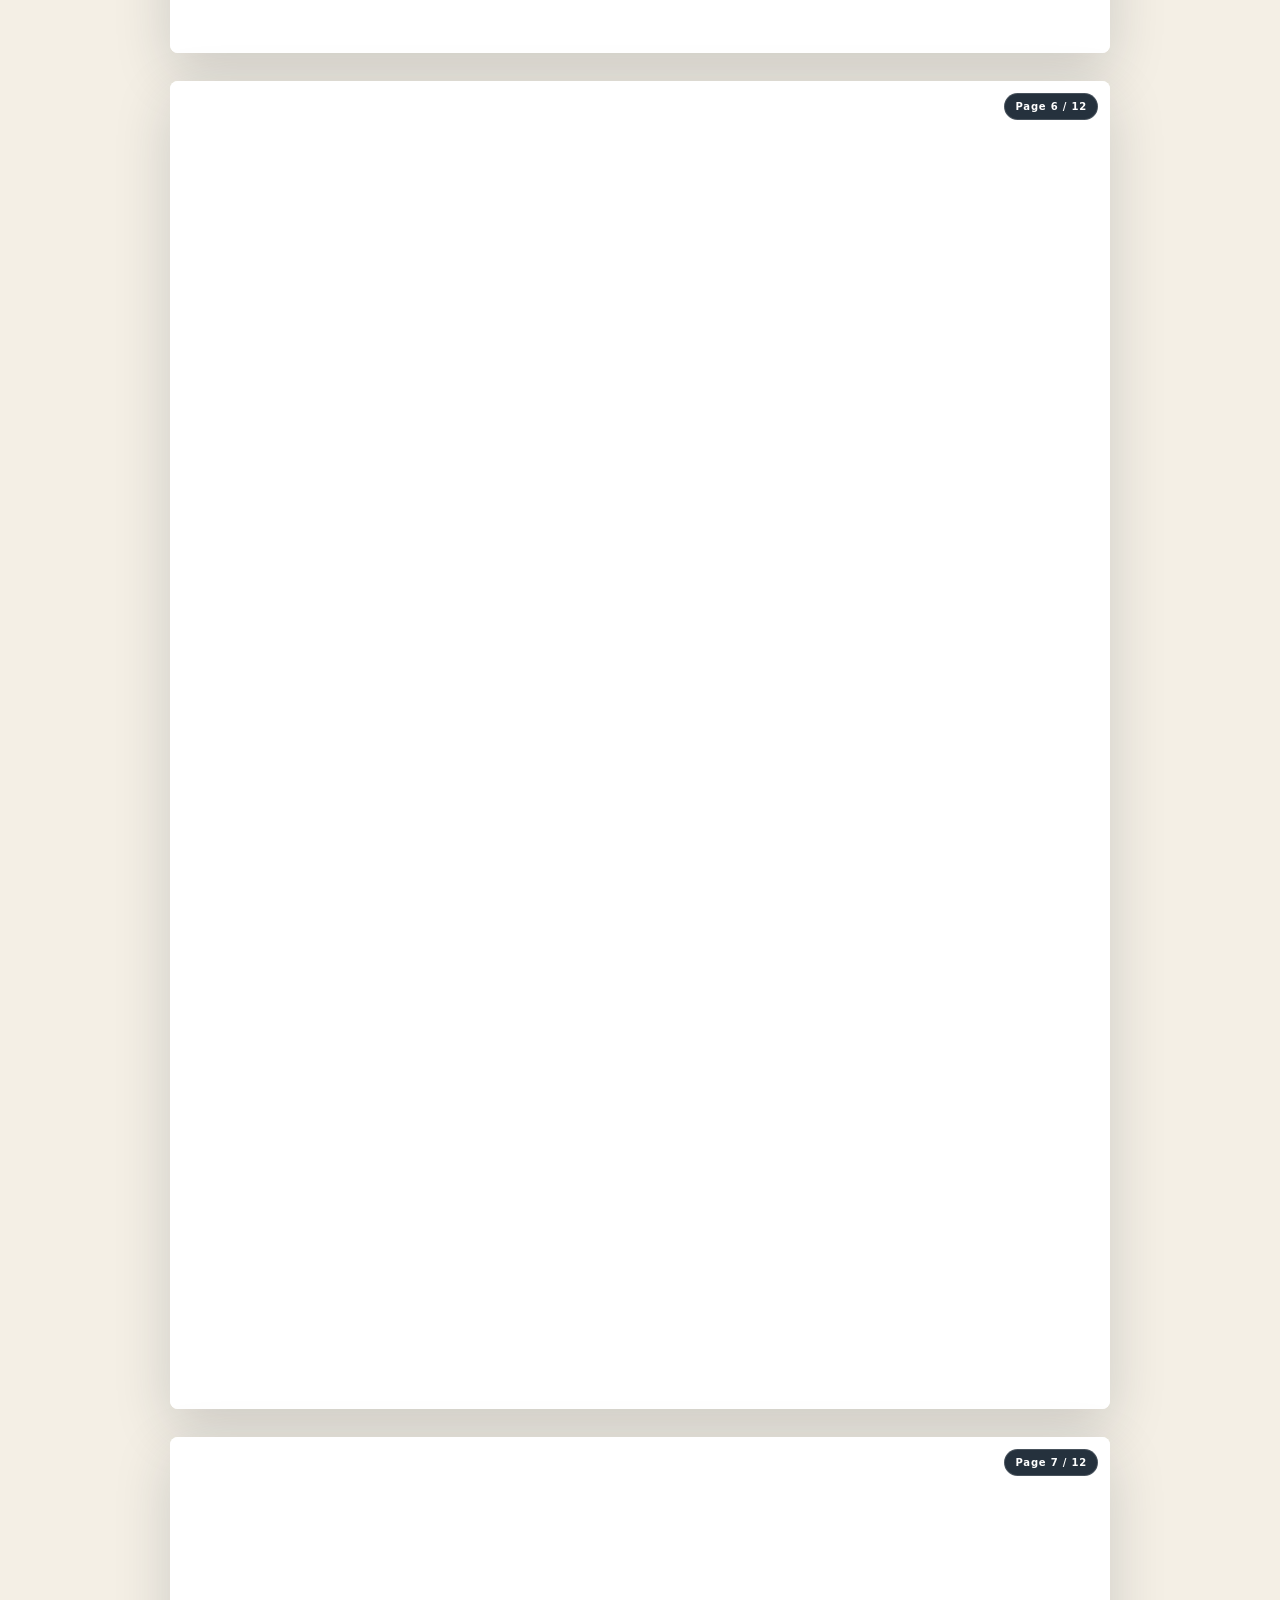
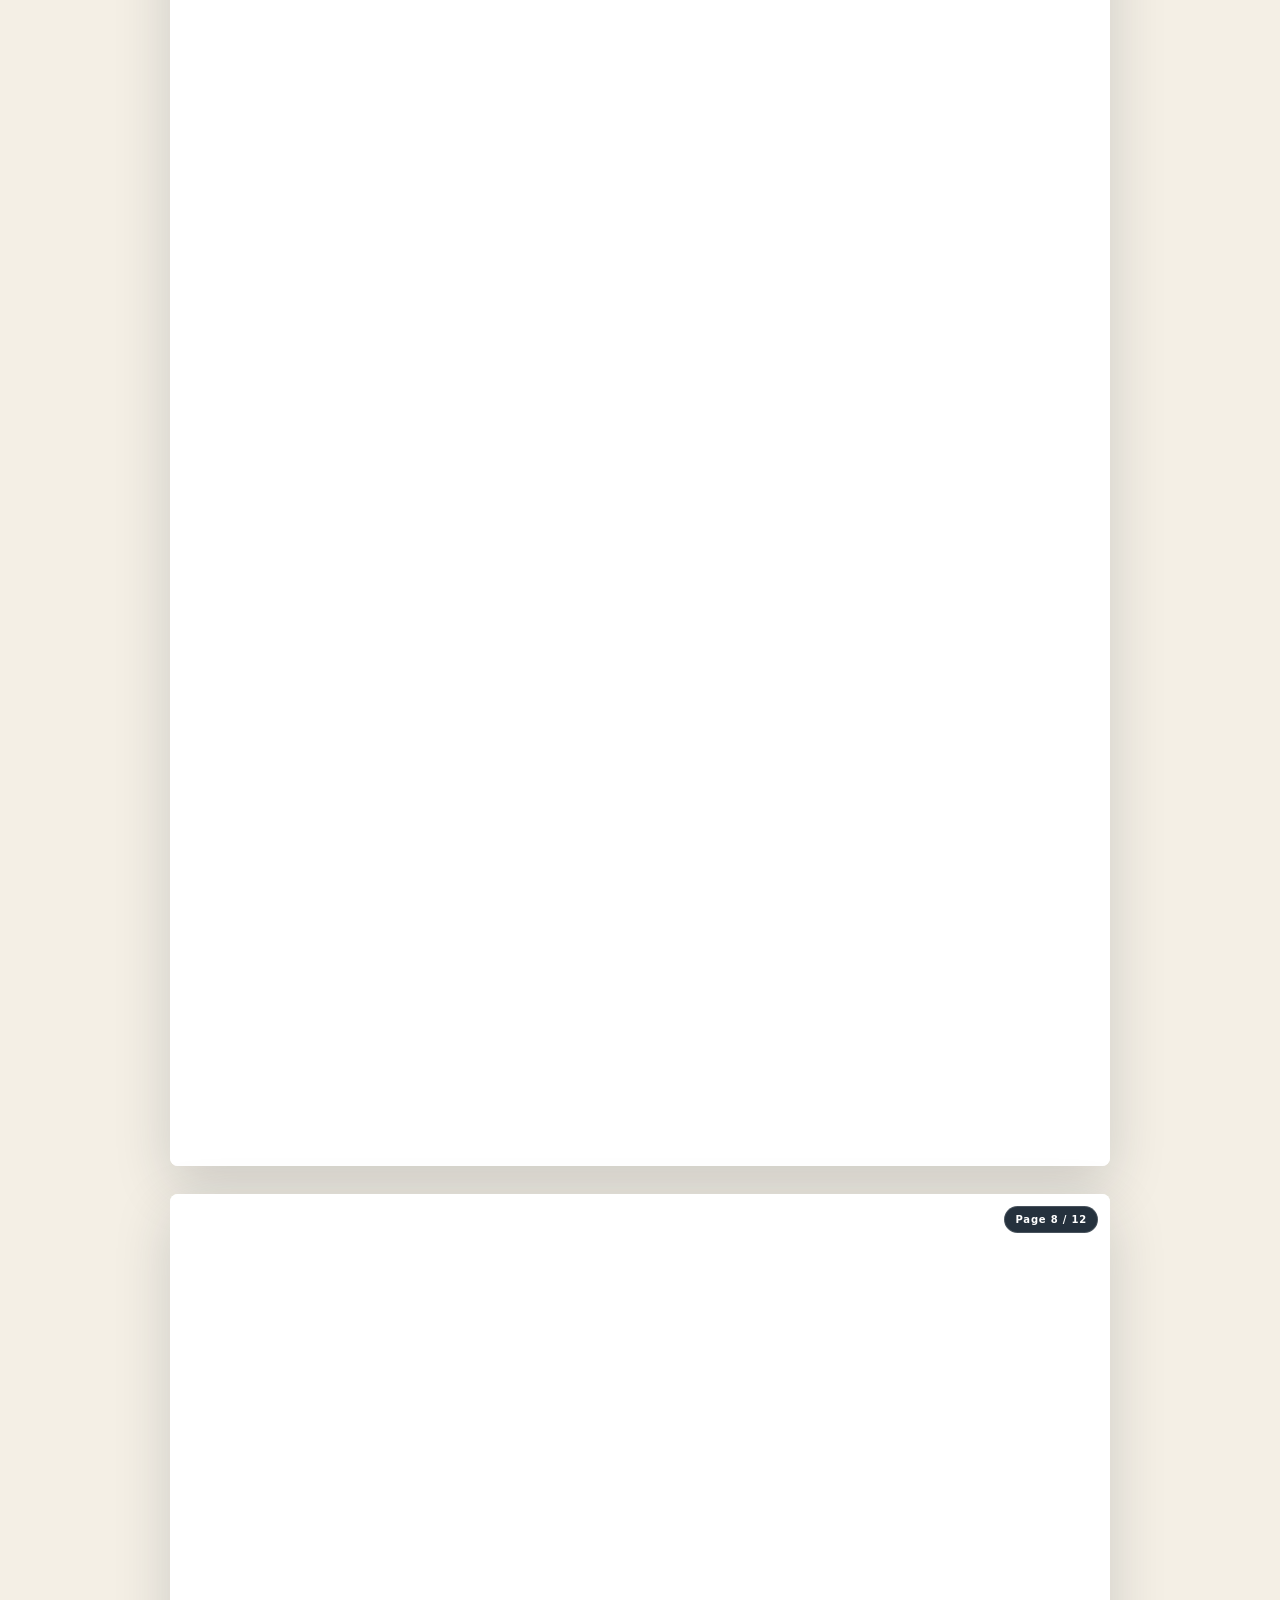
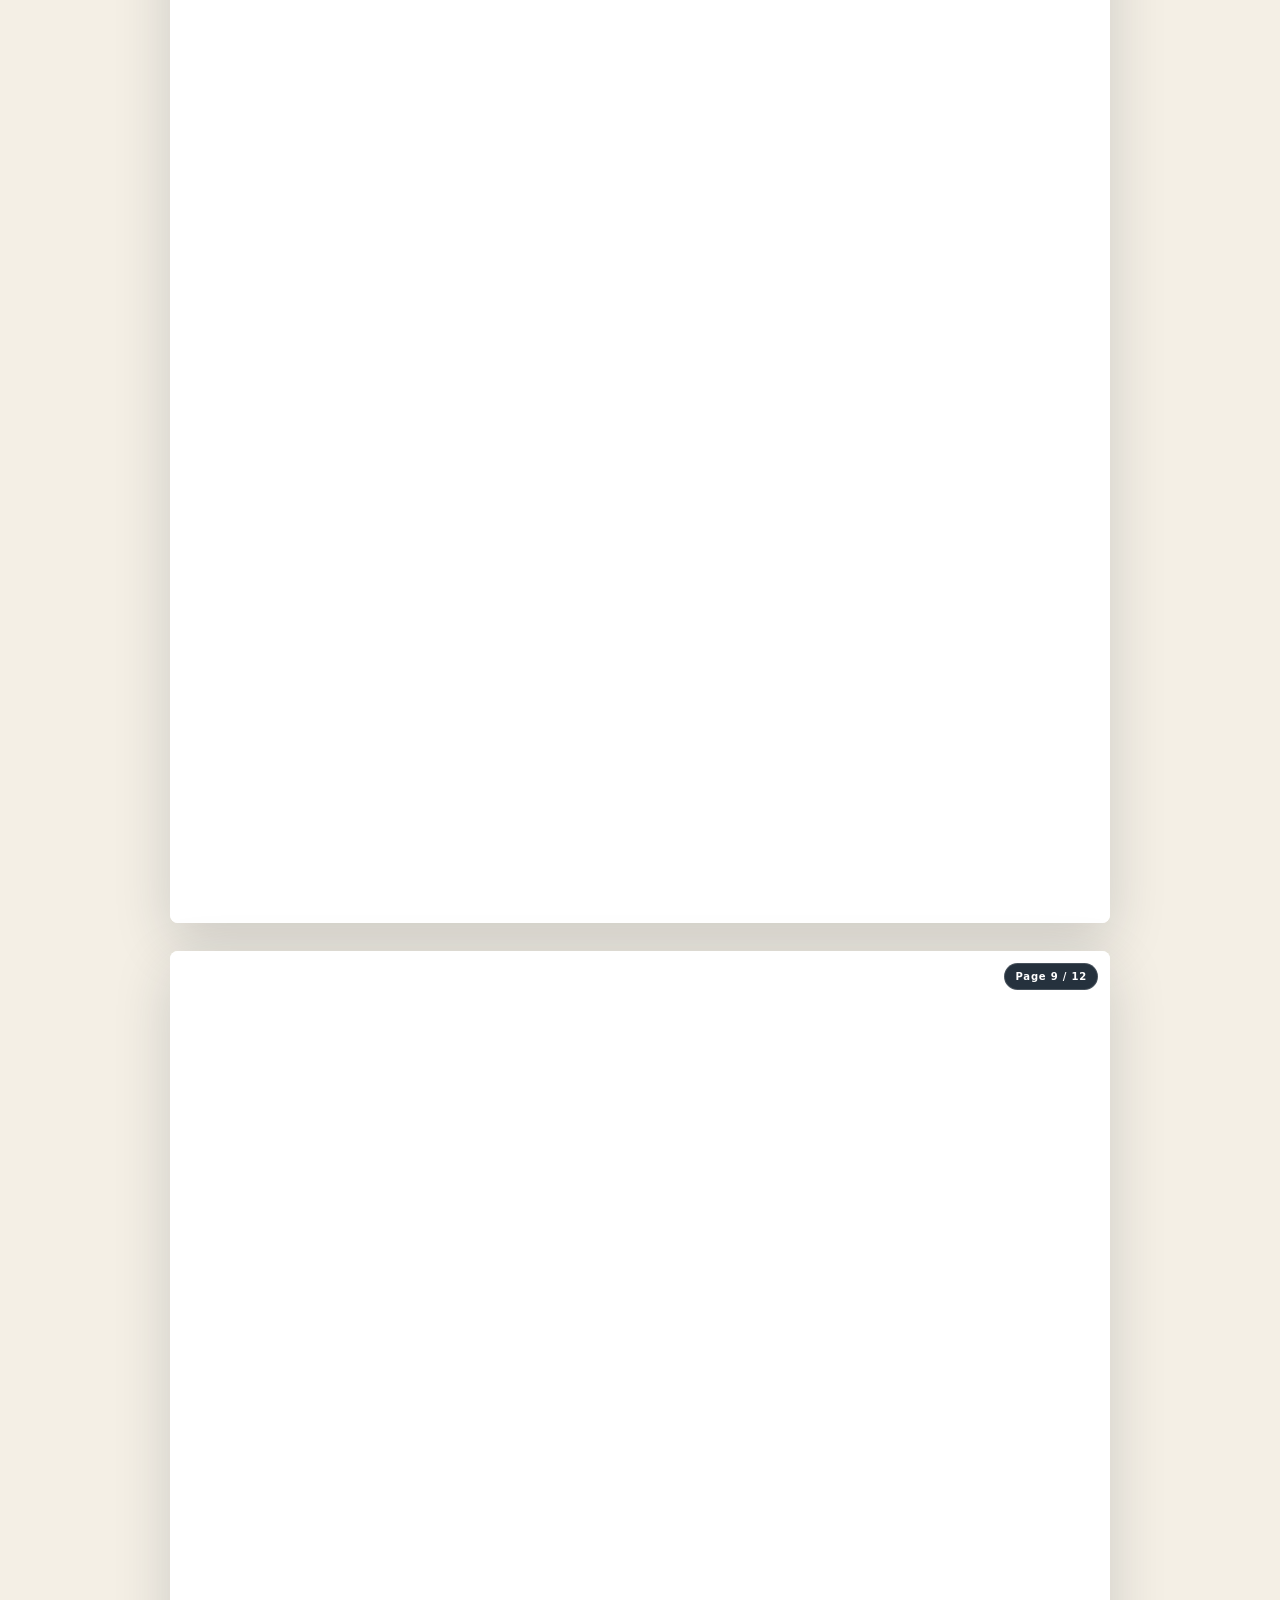
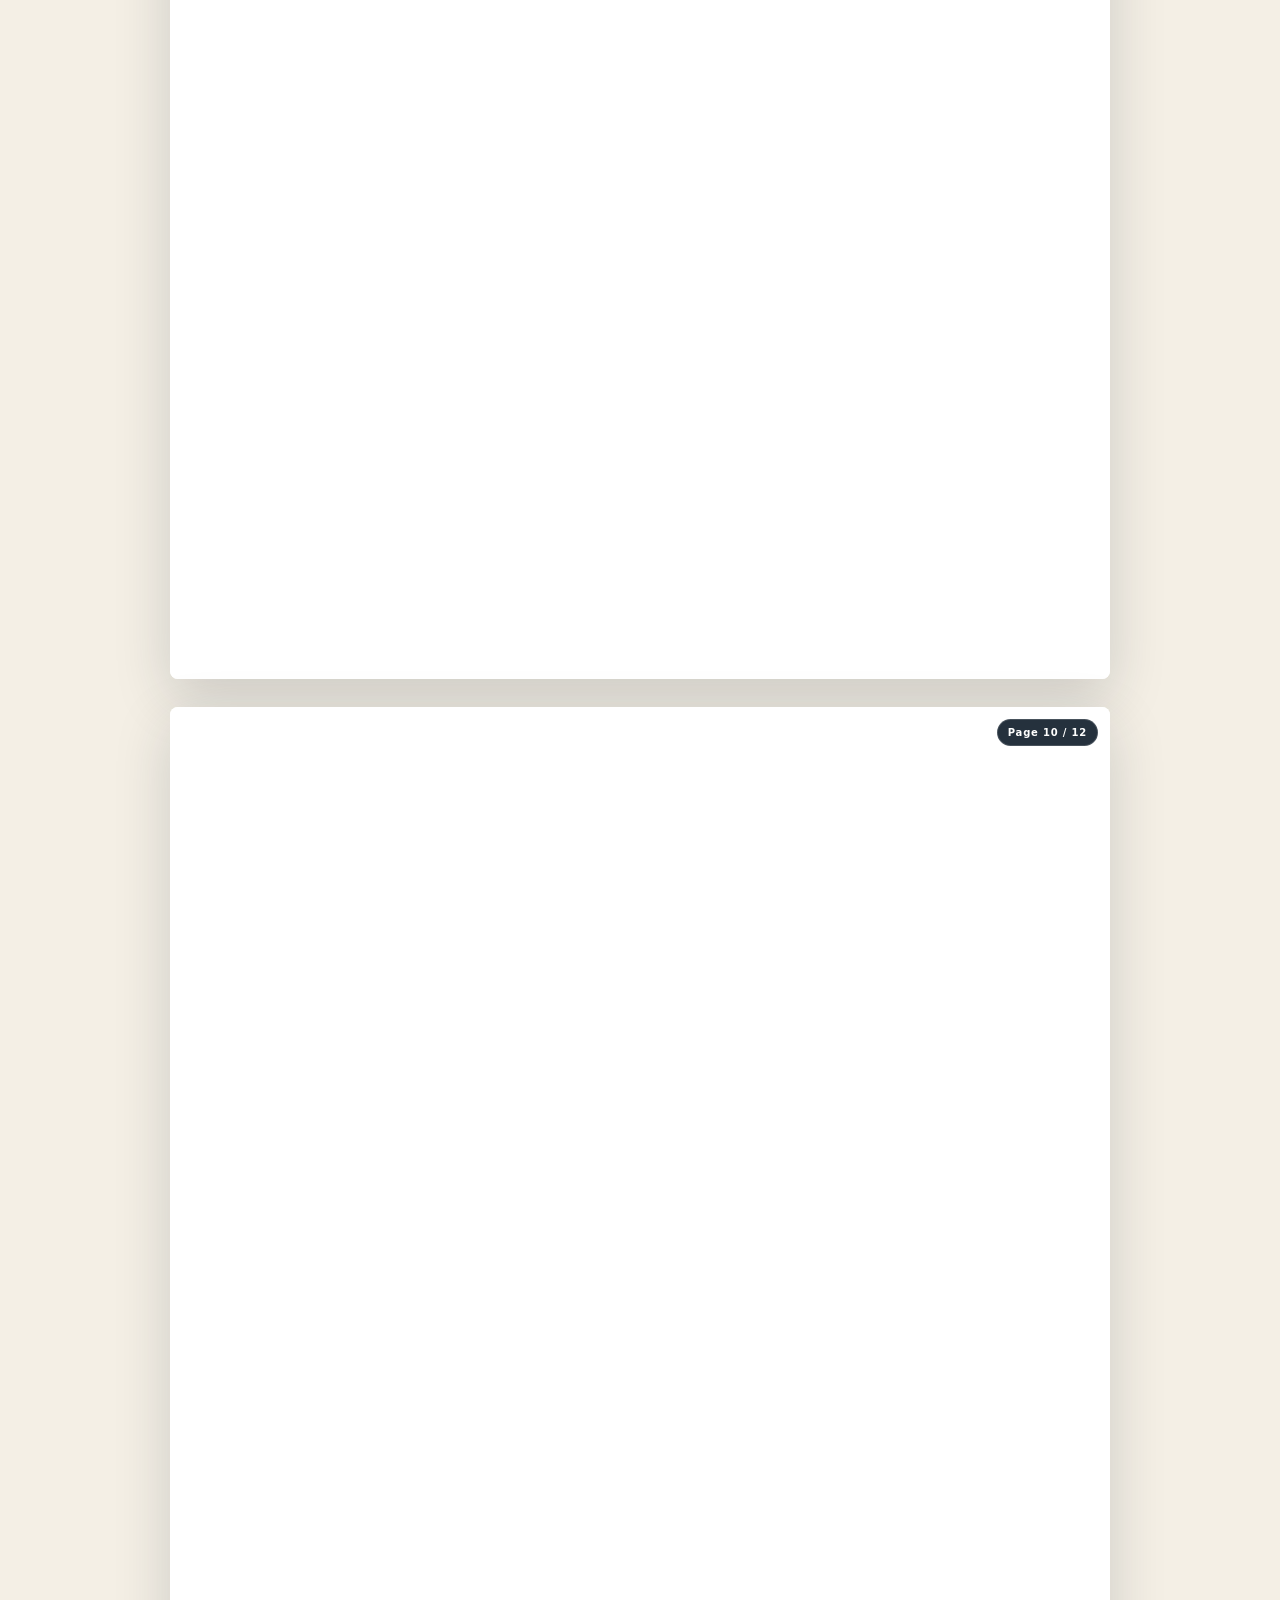
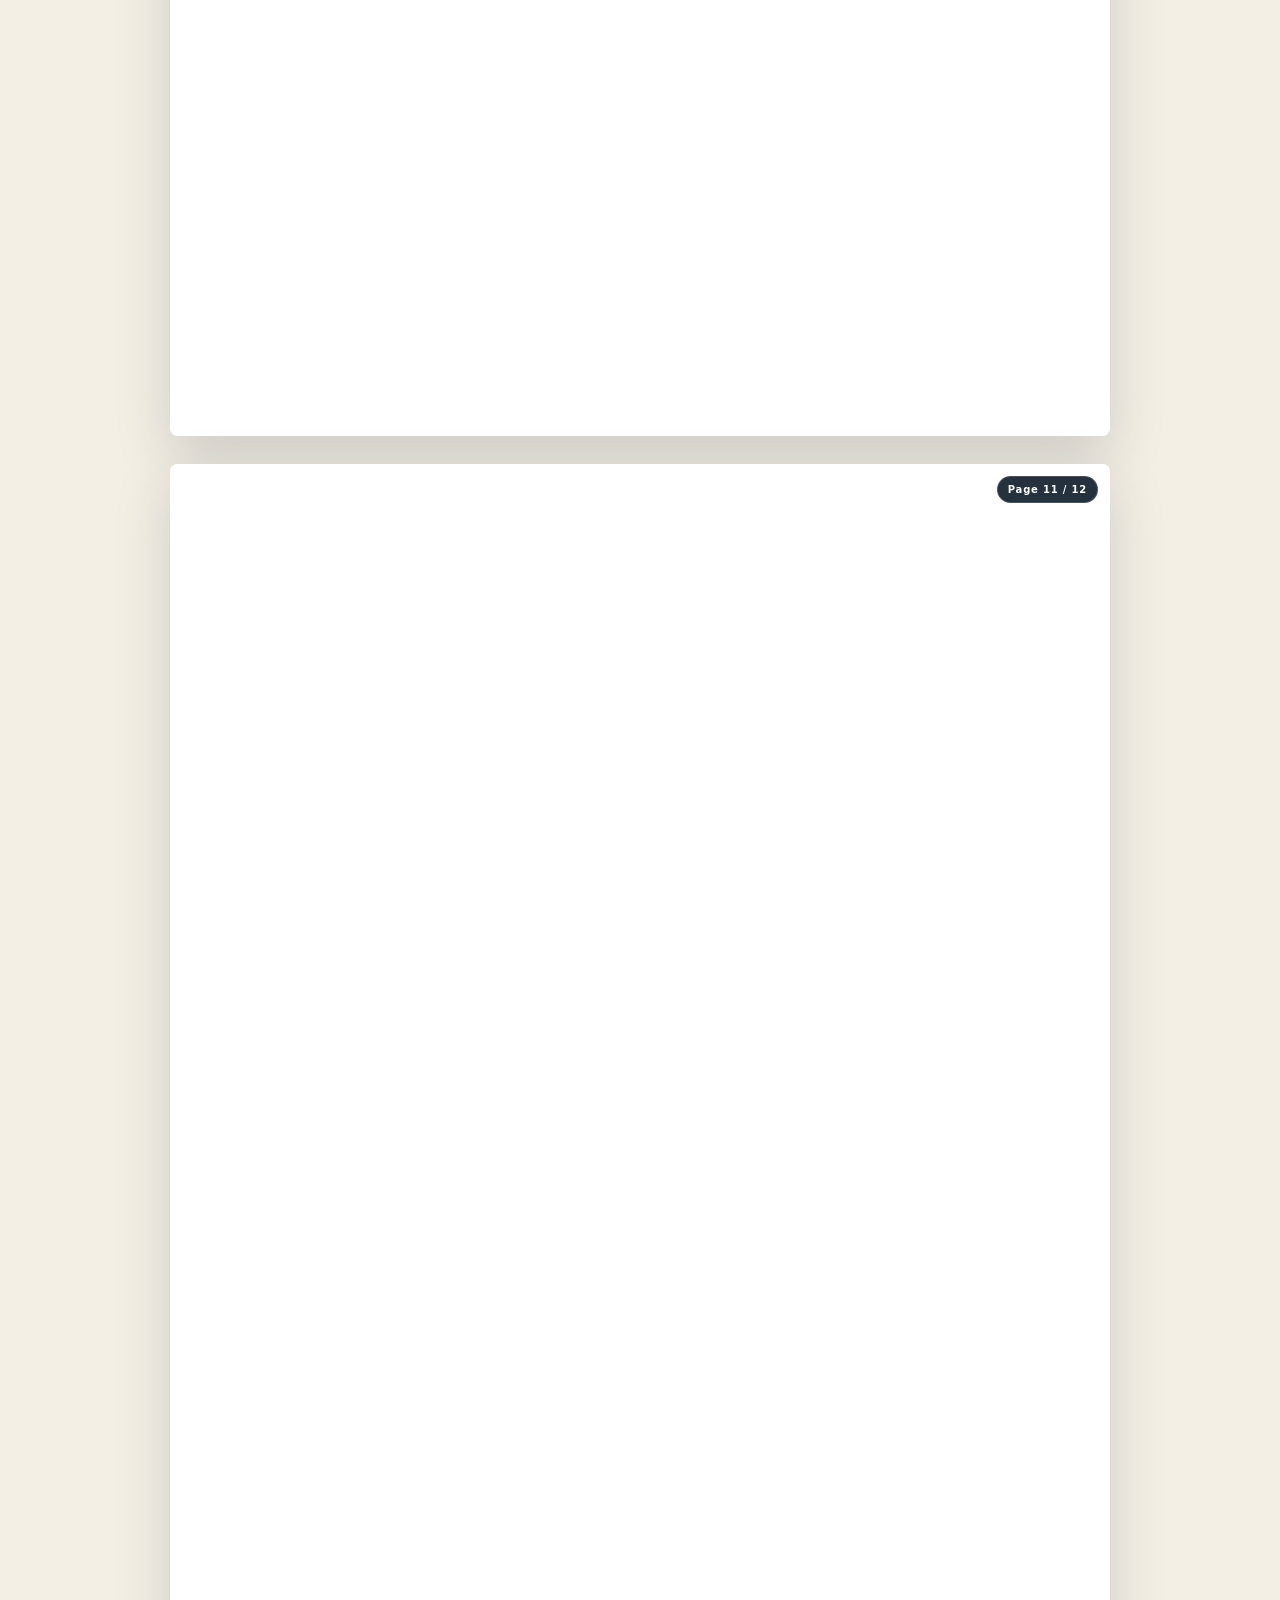
==== commit a01909d1: "Page d'accueil = dossier SOUMAYA 7 à l'identique, en FR/EN/ZH/AR Le site vert est déplacé vers /pres" ====
--- a/public/index.html
+++ b/public/index.html
@@ -1,219 +1,417 @@
-<!DOCTYPE html>
-<html lang="fr" dir="ltr">
+<!doctype html>
+<html lang="fr">
 <head>
 <meta charset="utf-8">
-<meta name="viewport" content="width=device-width, initial-scale=1">
-<title>Villa commerciale à vendre · Souissi, Rabat</title>
-<meta name="description" content="Propriété d'exception de 1 515 m² sur l'avenue Mehdi Ben Barka, quartier diplomatique de Souissi à Rabat.">
-<meta name="theme-color" content="#07241b">
-<meta property="og:type" content="website">
-<meta property="og:title" content="Villa commerciale à vendre · Souissi, Rabat">
-<meta property="og:image" content="assets/img/villa.webp">
-<link rel="icon" href="data:image/svg+xml,%3Csvg xmlns='http://www.w3.org/2000/svg' viewBox='0 0 100 100'%3E%3Crect width='100' height='100' fill='%2307241b'/%3E%3Ctext x='50' y='64' text-anchor='middle' font-size='44' font-family='Georgia' fill='%23c8a96a'%3ES%3C/text%3E%3C/svg%3E">
-<link rel="preload" as="image" href="assets/img/hero-poster.webp">
-<link rel="stylesheet" href="assets/style.css">
+<script>
+(function(){
+  var D={"fr": {"title": "SOUMAYA 7 | Dossier confidentiel · Lecture automatique", "nav.dossier": "Voir le dossier", "nav.pdf": "Ouvrir le PDF", "kicker": "Dossier acheteur confidentiel", "h1sub": "Foncier commercial d’exception au cœur du quartier diplomatique de Souissi", "lead": "Parcelle urbaine titrée de 1 515 m² en façade de l’Avenue Mehdi Ben Barka, classée en zone A, secteur A5, face au futur Intercontinental.", "cta.video": "Voir la vidéo", "cta.pages": "Consulter les 12 pages", "micro.1": "Lecture hors ligne", "micro.2": "Vidéo intégrée", "micro.3": "Dossier complet", "conf": "STRICTEMENT CONFIDENTIEL", "b.auto": "LECTURE AUTOMATIQUE", "b.sound": "VIDÉO AVEC SON", "b.playing": "VIDÉO EN LECTURE", "b.preview": "APERÇU EN LECTURE", "b.loading": "CHARGEMENT DU SON", "s.on": "Activer le son", "s.off": "Couper le son", "st.1": "Superficie titrée", "st.2": "Axe tertiaire", "st.3": "Plancher hors œuvre", "st.4": "Prix de présentation", "st.4v": "24 M MAD", "dos.h": "Dossier acheteur", "dos.p": "Les douze pages du document sont directement intégrées ci-dessous. Elles restent visibles même lorsque l’ouverture du PDF est limitée par le téléphone.", "dos.ref": "Soumaya 7 · Référence SV7-2026", "dos.note": "Document autonome · aucune connexion Internet nécessaire", "dos.btn": "Ouvrir / enregistrer le PDF", "page": "Page {n} / 12", "con.h": "Visite et échange confidentiel", "con.p": "Le dossier juridique et urbanistique peut être communiqué aux acquéreurs qualifiés. Visites uniquement sur rendez-vous.", "foot": "SOUMAYA 7 · Dossier d’investissement strictement confidentiel · Juin 2026", "pdf.alert": "Le PDF est déjà visible page par page dans cette présentation.", "lang": "Langue"}, "en": {"title": "SOUMAYA 7 | Confidential dossier", "nav.dossier": "View the dossier", "nav.pdf": "Open the PDF", "kicker": "Confidential buyer dossier", "h1sub": "Exceptional commercial land in the heart of Souissi’s diplomatic district", "lead": "A 1,515 m² titled urban plot fronting Avenue Mehdi Ben Barka, zoned A, sector A5, facing the future Intercontinental.", "cta.video": "Watch the video", "cta.pages": "View the 12 pages", "micro.1": "Offline reading", "micro.2": "Built-in video", "micro.3": "Complete dossier", "conf": "STRICTLY CONFIDENTIAL", "b.auto": "AUTOPLAY", "b.sound": "VIDEO WITH SOUND", "b.playing": "VIDEO PLAYING", "b.preview": "PREVIEW PLAYING", "b.loading": "LOADING SOUND", "s.on": "Turn sound on", "s.off": "Mute", "st.1": "Titled area", "st.2": "Business corridor", "st.3": "Gross floor area", "st.4": "Asking price", "st.4v": "MAD 24 M", "dos.h": "Buyer dossier", "dos.p": "The twelve pages of the document are embedded below (in French). They remain visible even when the phone restricts opening the PDF.", "dos.ref": "Soumaya 7 · Reference SV7-2026", "dos.note": "Standalone document · no Internet connection required", "dos.btn": "Open / save the PDF", "page": "Page {n} / 12", "con.h": "Confidential visit and discussion", "con.p": "The legal and planning file can be shared with qualified buyers. Viewings by appointment only.", "foot": "SOUMAYA 7 · Strictly confidential investment dossier · June 2026", "pdf.alert": "The PDF is already shown page by page in this presentation.", "lang": "Language"}, "zh": {"title": "SOUMAYA 7 | 机密投资资料", "nav.dossier": "查看资料", "nav.pdf": "打开 PDF", "kicker": "买方机密资料", "h1sub": "苏伊西外交使馆区核心的稀缺商业用地", "lead": "已登记产权的 1,515 平方米城市地块,临 Mehdi Ben Barka 大道,规划为 A 区 A5 分区,正对未来的洲际酒店。", "cta.video": "观看视频", "cta.pages": "查看 12 页资料", "micro.1": "支持离线阅读", "micro.2": "内嵌视频", "micro.3": "完整资料", "conf": "严格保密", "b.auto": "自动播放", "b.sound": "有声播放", "b.playing": "视频播放中", "b.preview": "预览播放中", "b.loading": "正在加载声音", "s.on": "开启声音", "s.off": "静音", "st.1": "产权面积", "st.2": "商务办公轴线", "st.3": "建筑面积", "st.4": "报价", "st.4v": "2,400 万迪拉姆", "dos.h": "买方资料", "dos.p": "以下直接展示文件的十二页内容(法文版)。即使手机限制打开 PDF,也可正常查看。", "dos.ref": "Soumaya 7 · 编号 SV7-2026", "dos.note": "独立文件 · 无需联网", "dos.btn": "打开 / 保存 PDF", "page": "第 {n} / 12 页", "con.h": "预约参观与保密洽谈", "con.p": "法律及城市规划资料可提供给合格买家。仅限预约参观。", "foot": "SOUMAYA 7 · 严格保密投资资料 · 2026 年 6 月", "pdf.alert": "PDF 已在本页面逐页展示。", "lang": "语言"}, "ar": {"title": "SOUMAYA 7 | ملف سري", "nav.dossier": "عرض الملف", "nav.pdf": "فتح ملف PDF", "kicker": "ملف المشتري السري", "h1sub": "عقار تجاري استثنائي في قلب الحي الدبلوماسي بالسويسي", "lead": "قطعة أرضية حضرية محفّظة مساحتها 1515 م² تطل على شارع المهدي بن بركة، مصنّفة في المنطقة A، القطاع A5، قبالة فندق إنتركونتيننتال المستقبلي.", "cta.video": "شاهد الفيديو", "cta.pages": "تصفّح الصفحات الـ12", "micro.1": "قراءة دون اتصال", "micro.2": "فيديو مدمج", "micro.3": "ملف كامل", "conf": "سري للغاية", "b.auto": "تشغيل تلقائي", "b.sound": "فيديو مع الصوت", "b.playing": "الفيديو قيد التشغيل", "b.preview": "معاينة قيد التشغيل", "b.loading": "جارٍ تحميل الصوت", "s.on": "تشغيل الصوت", "s.off": "كتم الصوت", "st.1": "المساحة المحفّظة", "st.2": "محور الأنشطة الثالثية", "st.3": "المساحة المبنية الإجمالية", "st.4": "السعر المعروض", "st.4v": "24 مليون درهم", "dos.h": "ملف المشتري", "dos.p": "الصفحات الاثنتا عشرة من الوثيقة مدمجة أدناه (باللغة الفرنسية). وتبقى ظاهرة حتى عندما يقيّد الهاتف فتح ملف PDF.", "dos.ref": "Soumaya 7 · المرجع SV7-2026", "dos.note": "وثيقة مستقلة · لا حاجة للاتصال بالإنترنت", "dos.btn": "فتح / حفظ ملف PDF", "page": "الصفحة {n} / 12", "con.h": "زيارة ونقاش سري", "con.p": "يمكن تقديم الملف القانوني والتعميري للمشترين المؤهلين. الزيارات بموعد مسبق فقط.", "foot": "SOUMAYA 7 · ملف استثماري سري للغاية · يونيو 2026", "pdf.alert": "ملف PDF معروض بالفعل صفحةً صفحة في هذا العرض.", "lang": "اللغة"}}, L=['fr','en','zh','ar'], l='fr';
+  try{var q=new URLSearchParams(location.search).get('lang');var s=localStorage.getItem('s7lang');var n=(navigator.language||'fr').slice(0,2).toLowerCase();
+    l=L.indexOf(q)>-1?q:(L.indexOf(s)>-1?s:(L.indexOf(n)>-1?n:'fr'));}catch(e){}
+  window.S7L=l;
+  window.S7T=function(k,n){var v=(D[window.S7L]&&D[window.S7L][k])||D.fr[k]||'';return n!=null?v.replace('{n}',n):v;};
+  window.S7D=D;
+  var h=document.documentElement;h.lang=l==='zh'?'zh-Hans':l;h.dir=l==='ar'?'rtl':'ltr';
+})();
+</script>
+<meta name="viewport" content="width=device-width,initial-scale=1,viewport-fit=cover">
+<meta name="theme-color" content="#071523">
+<meta name="color-scheme" content="dark">
+<meta name="robots" content="noindex,nofollow,noarchive">
+<title>SOUMAYA 7 | Dossier confidentiel · Lecture automatique</title>
+<link rel="icon" href="data:image/svg+xml,%3Csvg xmlns='http://www.w3.org/2000/svg' viewBox='0 0 100 100'%3E%3Crect width='100' height='100' rx='22' fill='%23071523'/%3E%3Ctext x='50' y='61' text-anchor='middle' font-size='38' font-family='Georgia' font-weight='700' fill='%23d7b46a'%3ES7%3C/text%3E%3C/svg%3E">
+<script>
+try{if('scrollRestoration' in history)history.scrollRestoration='manual';window.scrollTo(0,0)}catch(e){}
+</script>
+<style>
+:root{--navy:#071523;--navy2:#0b2034;--gold:#d5b067;--cream:#f4efe5;--ink:#102030;--muted:#a9b5bf;--line:rgba(213,176,103,.28);--shadow:0 24px 70px rgba(0,0,0,.32)}
+*{box-sizing:border-box}
+html{scroll-behavior:smooth;background:var(--navy)}
+body{margin:0;background:radial-gradient(circle at 78% 0%,rgba(53,88,116,.32),transparent 34%),linear-gradient(180deg,#071523 0%,#0a1b2c 48%,#06111d 100%);color:#fff;font-family:Inter,ui-sans-serif,system-ui,-apple-system,BlinkMacSystemFont,"Segoe UI",sans-serif;overflow-x:hidden}
+a{color:inherit}
+.shell{width:min(1180px,calc(100% - 32px));margin:auto}
+.topbar{position:sticky;top:0;z-index:20;background:rgba(7,21,35,.92);backdrop-filter:blur(18px);border-bottom:1px solid rgba(255,255,255,.08)}
+.topbar-inner{min-height:72px;display:flex;align-items:center;justify-content:space-between;gap:16px}
+.brand{display:flex;align-items:center;gap:12px;text-decoration:none}
+.logo{width:44px;height:44px;border:1px solid rgba(213,176,103,.7);border-radius:13px;display:grid;place-items:center;font:700 18px Georgia,serif;color:var(--gold);background:linear-gradient(145deg,rgba(213,176,103,.12),transparent)}
+.brand strong{display:block;font-family:Georgia,serif;letter-spacing:.12em;font-size:16px}
+.brand small{display:block;color:#9fb0bd;margin-top:3px;font-size:11px;letter-spacing:.08em;text-transform:uppercase}
+.top-actions{display:flex;gap:9px;flex-wrap:wrap;justify-content:flex-end}
+.btn{appearance:none;border:0;border-radius:999px;padding:11px 16px;font-weight:750;font-size:13px;cursor:pointer;text-decoration:none;display:inline-flex;align-items:center;justify-content:center;gap:8px}
+.btn-gold{background:linear-gradient(135deg,#e3c681,#c49b4d);color:#091522;box-shadow:0 10px 28px rgba(213,176,103,.2)}
+.btn-ghost{background:rgba(255,255,255,.06);color:#fff;border:1px solid rgba(255,255,255,.12)}
+.hero{padding:74px 0 62px;display:grid;grid-template-columns:minmax(0,1.05fr) minmax(310px,.7fr);gap:58px;align-items:center;min-height:calc(100vh - 72px)}
+.kicker{display:inline-flex;align-items:center;gap:9px;color:var(--gold);font-size:12px;font-weight:800;letter-spacing:.16em;text-transform:uppercase}
+.kicker:before{content:"";width:34px;height:1px;background:var(--gold)}
+h1{font-family:Georgia,"Times New Roman",serif;font-weight:500;font-size:clamp(50px,7.5vw,104px);line-height:.88;letter-spacing:-.045em;margin:22px 0 20px}
+h1 span{display:block;font-family:Inter,ui-sans-serif,system-ui;font-size:clamp(17px,2vw,27px);line-height:1.18;letter-spacing:.02em;color:#d7e0e8;font-weight:400;margin-top:20px}
+.lead{max-width:710px;color:#bdc8d1;font-size:clamp(17px,2vw,21px);line-height:1.72;margin:0 0 30px}
+.hero-cta{display:flex;gap:12px;flex-wrap:wrap;margin-bottom:28px}
+.micro{display:flex;gap:22px;flex-wrap:wrap;color:#98a9b5;font-size:12px}
+.micro span:before{content:"";display:inline-block;width:7px;height:7px;border-radius:50%;margin-right:8px;background:#69d49a;box-shadow:0 0 12px rgba(105,212,154,.7)}
+.poster-card{position:relative;border:1px solid rgba(213,176,103,.24);border-radius:26px;padding:12px;background:linear-gradient(150deg,rgba(255,255,255,.08),rgba(255,255,255,.025));box-shadow:var(--shadow)}
+.poster-card img{display:block;width:100%;aspect-ratio:4/5;object-fit:cover;border-radius:18px}
+.poster-card:after{content:"STRICTEMENT CONFIDENTIEL";position:absolute;left:28px;right:28px;bottom:28px;padding:11px 14px;border:1px solid rgba(255,255,255,.2);background:rgba(5,16,28,.72);backdrop-filter:blur(12px);border-radius:999px;text-align:center;font-size:10px;font-weight:850;letter-spacing:.14em;color:#f2d89d}
+.stats{display:grid;grid-template-columns:repeat(4,1fr);border-top:1px solid rgba(255,255,255,.08);border-bottom:1px solid rgba(255,255,255,.08);background:rgba(255,255,255,.025)}
+.stat{padding:27px 22px;text-align:center;border-right:1px solid rgba(255,255,255,.08)}
+.stat:last-child{border-right:0}
+.stat b{display:block;font:500 clamp(23px,3vw,37px) Georgia,serif;color:#fff}
+.stat span{display:block;margin-top:8px;color:#92a4b1;font-size:11px;letter-spacing:.11em;text-transform:uppercase}
+section{padding:80px 0}
+.section-head{display:flex;justify-content:space-between;gap:30px;align-items:end;margin-bottom:35px}
+.section-head h2{font:500 clamp(34px,5vw,62px) Georgia,serif;margin:0;letter-spacing:-.025em}
+.section-head p{max-width:560px;margin:0;color:#9fb0bd;line-height:1.7}
+.video-wrap{display:grid;grid-template-columns:minmax(280px,430px) 1fr;gap:42px;align-items:center}
+.video-shell{position:relative;border-radius:28px;padding:12px;background:linear-gradient(145deg,rgba(213,176,103,.2),rgba(255,255,255,.04));box-shadow:var(--shadow);border:1px solid rgba(213,176,103,.28)}
+video{display:block;width:100%;max-height:76vh;aspect-ratio:9/16;object-fit:contain;background:#000;border-radius:19px}
+.video-status{position:absolute;left:24px;right:24px;bottom:24px;background:rgba(5,14,23,.8);backdrop-filter:blur(12px);border:1px solid rgba(255,255,255,.12);border-radius:15px;padding:10px 13px;text-align:center;font-size:12px;color:#eef4f7}
+.video-copy h3{font:500 clamp(30px,4.6vw,57px) Georgia,serif;margin:0 0 20px}
+.video-copy p{color:#aebcc6;font-size:17px;line-height:1.8}
+.feature-list{display:grid;gap:14px;margin-top:28px}
+.feature{padding:16px 18px;border:1px solid rgba(255,255,255,.09);background:rgba(255,255,255,.035);border-radius:15px}
+.feature b{color:#f1d08e}
+.dossier{background:var(--cream);color:var(--ink)}
+.dossier .section-head p{color:#5f6b73}
+.dossier-toolbar{position:sticky;top:72px;z-index:10;margin-bottom:22px;background:rgba(244,239,229,.94);backdrop-filter:blur(15px);border:1px solid rgba(16,32,48,.12);border-radius:18px;padding:12px;display:flex;justify-content:space-between;align-items:center;gap:12px;box-shadow:0 10px 30px rgba(26,37,45,.1)}
+.dossier-toolbar strong{font-family:Georgia,serif}
+.pages{display:grid;gap:28px}
+.pdf-page{position:relative;max-width:940px;margin:auto;width:100%;background:#fff;border-radius:8px;box-shadow:0 18px 55px rgba(27,38,49,.18);overflow:hidden}
+.pdf-page img{display:block;width:100%;height:auto;background:#fff}
+.page-label{position:absolute;right:12px;top:12px;z-index:2;background:rgba(7,21,35,.88);color:#fff;border:1px solid rgba(255,255,255,.16);border-radius:999px;padding:7px 10px;font-size:10px;font-weight:800;letter-spacing:.08em}
+.contact{padding:78px 0}
+.contact-card{display:grid;grid-template-columns:1fr auto;gap:32px;align-items:center;padding:42px;border:1px solid rgba(213,176,103,.28);border-radius:25px;background:linear-gradient(135deg,rgba(213,176,103,.12),rgba(255,255,255,.025));box-shadow:var(--shadow)}
+.contact h2{font:500 clamp(34px,5vw,58px) Georgia,serif;margin:0 0 14px}
+.contact p{color:#aab9c3;line-height:1.7;margin:0}
+.contact-links{display:grid;gap:10px;min-width:260px}
+.contact-links a{text-decoration:none;padding:14px 16px;border-radius:13px;border:1px solid rgba(255,255,255,.1);background:rgba(255,255,255,.05);font-weight:750}
+footer{padding:28px 0 40px;color:#8295a2;font-size:12px;text-align:center}
+.loading-note{font-size:12px;color:#8fa1ad;margin-top:10px}
+@media(max-width:900px){.hero,.video-wrap{grid-template-columns:1fr}.hero{padding-top:48px}.poster-card{max-width:470px;margin:auto}.stats{grid-template-columns:repeat(2,1fr)}.stat:nth-child(2){border-right:0}.stat:nth-child(-n+2){border-bottom:1px solid rgba(255,255,255,.08)}.video-copy{order:-1}.video-shell{max-width:430px;margin:auto}.contact-card{grid-template-columns:1fr}}
+@media(max-width:600px){.shell{width:min(100% - 20px,1180px)}.topbar-inner{min-height:64px}.brand small{display:none}.top-actions .btn-ghost{display:none}.hero{min-height:auto;padding:44px 0 52px;gap:30px}h1{font-size:clamp(52px,18vw,78px)}.lead{font-size:16px}.hero-cta .btn{width:100%}.stats{grid-template-columns:1fr}.stat{border-right:0;border-bottom:1px solid rgba(255,255,255,.08)}.stat:last-child{border-bottom:0}section{padding:58px 0}.section-head{display:block}.section-head p{margin-top:14px}.dossier-toolbar{top:64px;align-items:flex-start;flex-direction:column}.dossier-toolbar .btn{width:100%}.contact-card{padding:30px 22px}.contact-links{min-width:0;width:100%}}
+@media(prefers-reduced-motion:reduce){html{scroll-behavior:auto}}
+
+.autoplay-card{overflow:hidden;min-height:0;aspect-ratio:4/5;background:#02070c}
+.autoplay-card .hero-autoplay-fallback,
+.autoplay-card .hero-motion{display:block;width:100%;height:100%;aspect-ratio:4/5;object-fit:cover;border-radius:18px}
+.autoplay-card .hero-autoplay-fallback{position:relative;z-index:1;opacity:1;transition:opacity .35s ease}
+.autoplay-card .hero-motion{position:absolute;inset:12px;width:calc(100% - 24px);height:calc(100% - 24px);z-index:2;opacity:0;transition:opacity .35s ease;background:#000}
+.autoplay-card.video-ready .hero-motion{opacity:1}
+.autoplay-card.video-ready .hero-autoplay-fallback{opacity:0}
+.autoplay-badge{position:absolute;z-index:4;top:26px;left:26px;padding:8px 11px;border-radius:999px;background:rgba(5,16,28,.76);border:1px solid rgba(213,176,103,.45);backdrop-filter:blur(10px);font-size:9px;font-weight:850;letter-spacing:.12em;color:#f2d89d}
+.sound-toggle{position:absolute;z-index:5;right:26px;bottom:78px;border:1px solid rgba(255,255,255,.28);background:rgba(5,16,28,.78);color:#fff;border-radius:999px;padding:10px 14px;font:700 11px/1 system-ui,-apple-system,"Segoe UI",sans-serif;cursor:pointer;backdrop-filter:blur(10px)}
+.sound-toggle:active{transform:scale(.98)}
+@media(max-width:760px){.autoplay-badge{top:22px;left:22px}.sound-toggle{right:22px;bottom:72px}}
+
+
+/* Lecture visuelle garantie hors ligne : l’aperçu WebP animé démarre sans permission d’autoplay. */
+.hero-autoplay-fallback{animation:none!important}
+
+/* Sélecteur de langue */
+.lang-switch{display:inline-flex;align-items:center;gap:2px;padding:3px;border-radius:999px;background:rgba(255,255,255,.06);border:1px solid rgba(255,255,255,.12)}
+.lang-switch button{appearance:none;border:0;background:none;color:#b9c6d0;border-radius:999px;padding:8px 10px;font:700 12px/1 Inter,ui-sans-serif,system-ui,sans-serif;cursor:pointer}
+.lang-switch button[aria-pressed=true]{background:linear-gradient(135deg,#e3c681,#c49b4d);color:#091522}
+.lang-select{display:none;appearance:none;border:1px solid rgba(255,255,255,.14);background:rgba(255,255,255,.06);color:#fff;border-radius:999px;padding:10px 12px;font:700 13px/1 Inter,ui-sans-serif,system-ui,sans-serif}
+.lang-select option{color:#071523}
+.top-actions{align-items:center}
+.poster-card:after{content:attr(data-conf)}
+@media(max-width:760px){.lang-switch{display:none}.lang-select{display:inline-block}}
+html[dir=rtl] .micro span:before{margin-right:0;margin-left:8px}
+html[dir=rtl] .page-label{right:auto;left:12px}
+html[dir=rtl] .autoplay-badge{left:auto;right:26px}
+html[dir=rtl] .sound-toggle{right:auto;left:26px}
+html[dir=rtl] .stat{border-right:0;border-left:1px solid rgba(255,255,255,.08)}
+html[dir=rtl] .stat:last-child{border-left:0}
+html[dir=rtl] h1{letter-spacing:0}
+html[lang=ar] body{font-family:"Noto Naskh Arabic","Segoe UI",Tahoma,"Geeza Pro",Arial,sans-serif}
+html[lang=zh-Hans] body{font-family:Inter,"PingFang SC","Hiragino Sans GB","Microsoft YaHei","Noto Sans SC",sans-serif}
+html[lang=ar] .kicker,html[lang=zh-Hans] .kicker,html[lang=ar] .stat span,html[lang=zh-Hans] .stat span{letter-spacing:.04em}
+html[lang=ar] h1 span,html[lang=ar] .lead{line-height:1.8}
+</style>
+
+<script>
+try { if ('scrollRestoration' in history) history.scrollRestoration = 'manual'; } catch(e) {}
+window.addEventListener('pageshow', function(){ window.scrollTo(0,0); });
+</script>
 </head>
 <body>
-
-<header class="site-header" id="top">
-  <div class="wrap bar">
-    <a class="brand" href="#top" aria-label="Souissi">
-      <span class="mark">S</span>
-      <span class="brand-text"><strong>SOUISSI</strong><small data-i18n="hero.kicker">Souissi · Rabat</small></span>
-    </a>
-    <nav class="nav" id="nav" aria-label="Navigation">
-      <a href="#property" data-i18n="nav.property">La propriété</a>
-      <a href="#location" data-i18n="nav.location">Emplacement</a>
-      <a href="#video" data-i18n="nav.video">Vidéo</a>
-      <a href="#gallery" data-i18n="nav.gallery">Galerie</a>
-      <a href="#projects" data-i18n="nav.projects">Projets</a>
-      <a href="#contact" data-i18n="nav.contact">Contact</a>
-    </nav>
-    <div class="lang" role="group" data-i18n-aria="lang.label" aria-label="Langue">
-      <button type="button" data-lang="fr" lang="fr">FR</button>
-      <button type="button" data-lang="en" lang="en">EN</button>
-      <button type="button" data-lang="zh" lang="zh-Hans">中文</button>
-      <button type="button" data-lang="ar" lang="ar">عربي</button>
+<header class="topbar">
+  <div class="shell topbar-inner">
+    <a class="brand" href="#top"><span class="logo">S7</span><span><strong>SOUMAYA 7</strong><small>Souissi · Rabat · SV7-2026</small></span></a>
+    <div class="top-actions">
+      <button class="btn btn-ghost" type="button" onclick="document.getElementById('dossier').scrollIntoView()" data-i18n="nav.dossier">Voir le dossier</button>
+      <div class="lang-switch" role="group" data-i18n-aria="lang" aria-label="Langue"><button type="button" data-lang="fr" lang="fr">FR</button><button type="button" data-lang="en" lang="en">EN</button><button type="button" data-lang="zh" lang="zh-Hans">中文</button><button type="button" data-lang="ar" lang="ar">عربي</button></div>
+      <select class="lang-select" data-i18n-aria="lang" aria-label="Langue"><option value="fr">FR</option><option value="en">EN</option><option value="zh">中文</option><option value="ar">عربي</option></select>
+      <button class="btn btn-gold" type="button" onclick="openPdf()" data-i18n="nav.pdf">Ouvrir le PDF</button>
     </div>
-    <button class="burger" id="burger" type="button" aria-label="Menu" aria-expanded="false"><span></span><span></span></button>
   </div>
 </header>
-
-<main>
-  <section class="hero">
-    <video class="hero-video" autoplay muted loop playsinline preload="metadata" poster="assets/img/hero-poster.webp" aria-hidden="true">
-      <source src="assets/video/hero.webm" type="video/webm">
-      <source src="assets/video/hero.mp4" type="video/mp4">
-    </video>
-    <div class="hero-shade"></div>
-    <div class="wrap hero-inner">
-      <p class="eyebrow" data-i18n="hero.kicker">Souissi · Rabat</p>
-      <h1 data-i18n="hero.title">Une adresse d'exception au cœur du quartier diplomatique</h1>
-      <p class="lead" data-i18n="hero.lead"></p>
-      <div class="actions">
-        <a class="btn btn-gold" href="#contact" data-i18n="hero.cta1">Organiser une visite</a>
-        <a class="btn btn-line" href="#property" data-i18n="hero.cta2">Découvrir la propriété</a>
-        <a class="btn btn-line pdf-link" href="assets/docs/brochure-fr.pdf" download data-i18n="pdf.btn">Télécharger la brochure (PDF)</a>
+<main id="top">
+  <div class="shell hero">
+    <div>
+      <div class="kicker" data-i18n="kicker">Dossier acheteur confidentiel</div>
+      <h1>Soumaya 7<span data-i18n="h1sub">Foncier commercial d’exception au cœur du quartier diplomatique de Souissi</span></h1>
+      <p class="lead" data-i18n="lead">Parcelle urbaine titrée de 1 515 m² en façade de l’Avenue Mehdi Ben Barka, classée en zone A, secteur A5, face au futur Intercontinental.</p>
+      <div class="hero-cta">
+        <button class="btn btn-gold" type="button" onclick="document.getElementById('autoplayCard').scrollIntoView({behavior:'smooth',block:'center'})" data-i18n="cta.video">Voir la vidéo</button>
+        <button class="btn btn-ghost" type="button" onclick="document.getElementById('dossier').scrollIntoView()" data-i18n="cta.pages">Consulter les 12 pages</button>
       </div>
+      <div class="micro"><span data-i18n="micro.1">Lecture hors ligne</span><span data-i18n="micro.2">Vidéo intégrée</span><span data-i18n="micro.3">Dossier complet</span></div>
     </div>
-    <a class="scroll" href="#facts"><span data-i18n="hero.scroll">Défiler</span><i></i></a>
-  </section>
-
-  <section class="facts" id="facts">
-    <div class="wrap facts-grid">
-      <div><b dir="ltr">1 515 m²</b><span data-i18n="facts.area">Superficie du terrain</span></div>
-      <div><b dir="ltr">70 %</b><span data-i18n="facts.cos">COS</span></div>
-      <div><b dir="ltr">40 %</b><span data-i18n="facts.cus">CUS</span></div>
-      <div><b dir="ltr">2</b><span data-i18n="facts.basement">Sous-sols possibles</span></div>
-      <div><b data-i18n="facts.heightv">9 m (R+1)</b><span data-i18n="facts.height">Hauteur autorisée</span></div>
+    <div class="poster-card autoplay-card" id="autoplayCard" data-conf="STRICTEMENT CONFIDENTIEL">
+      <img class="hero-autoplay-fallback" src="[data-uri]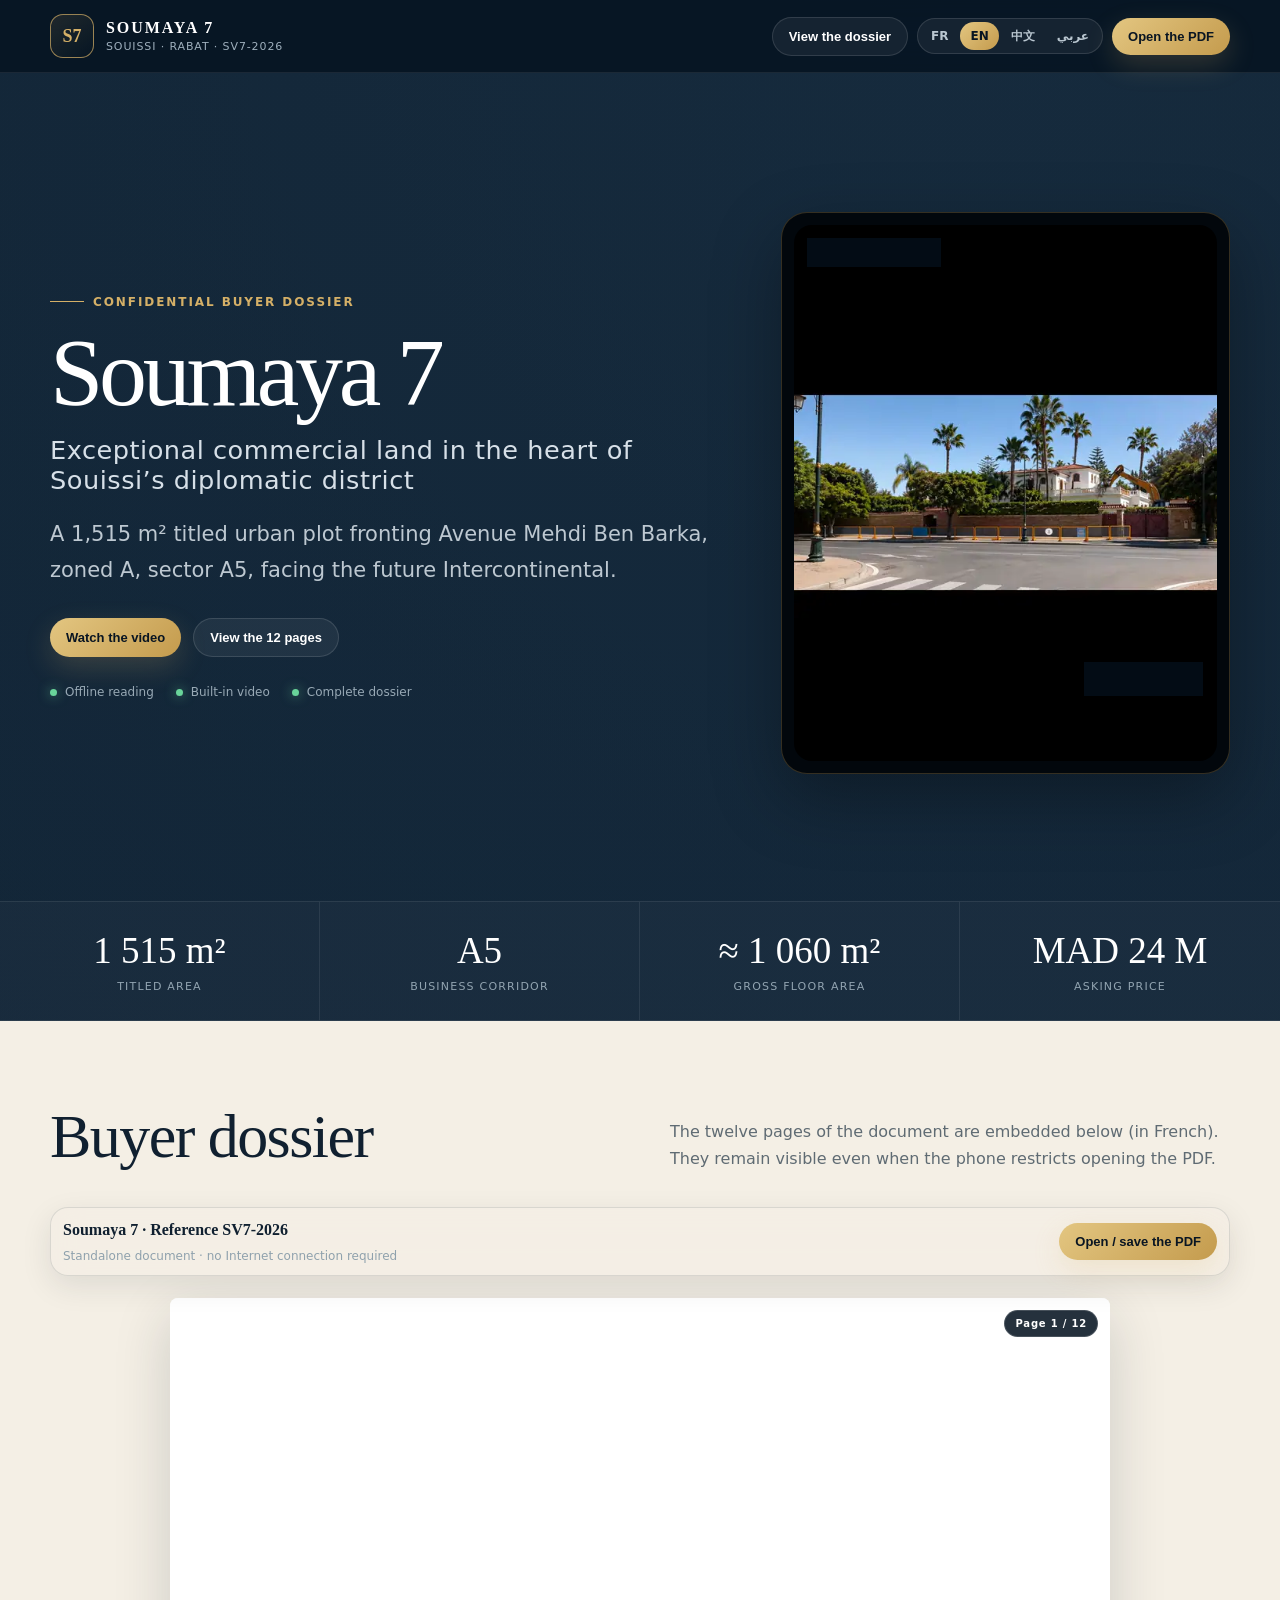
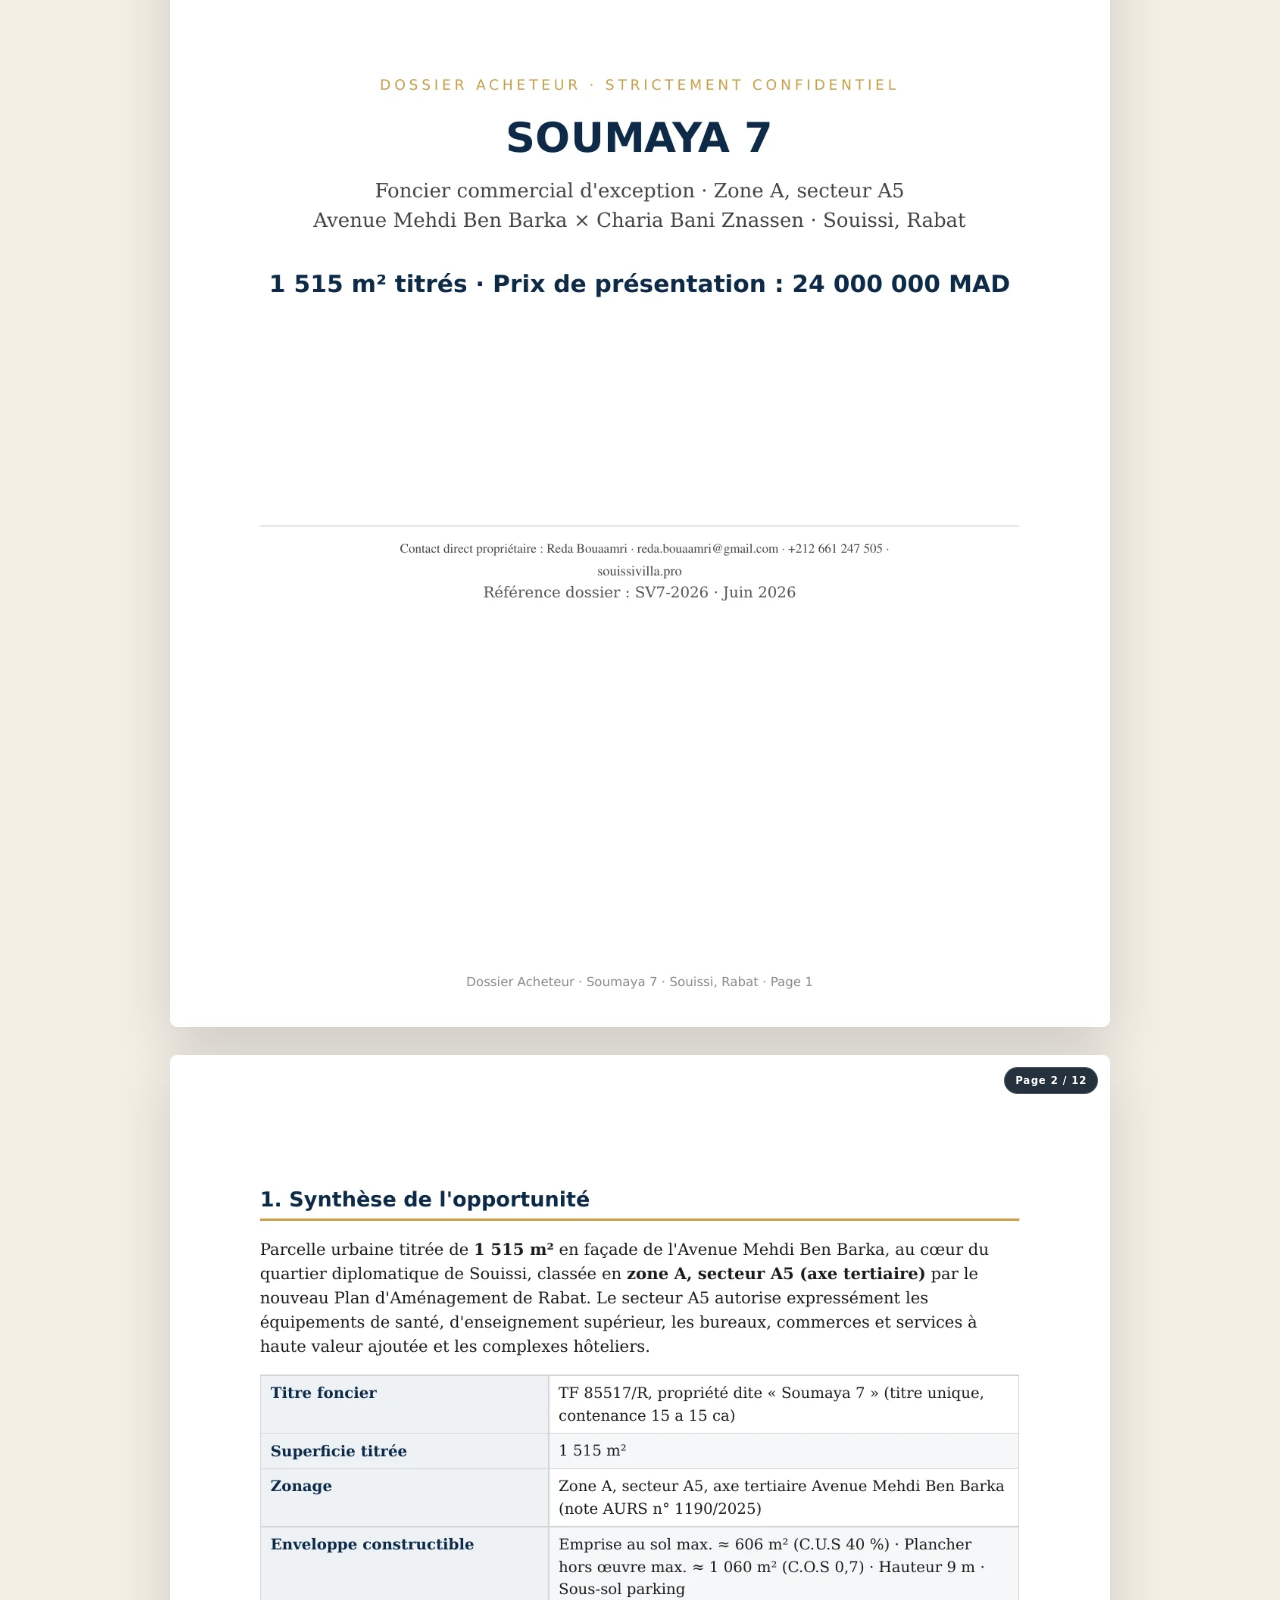
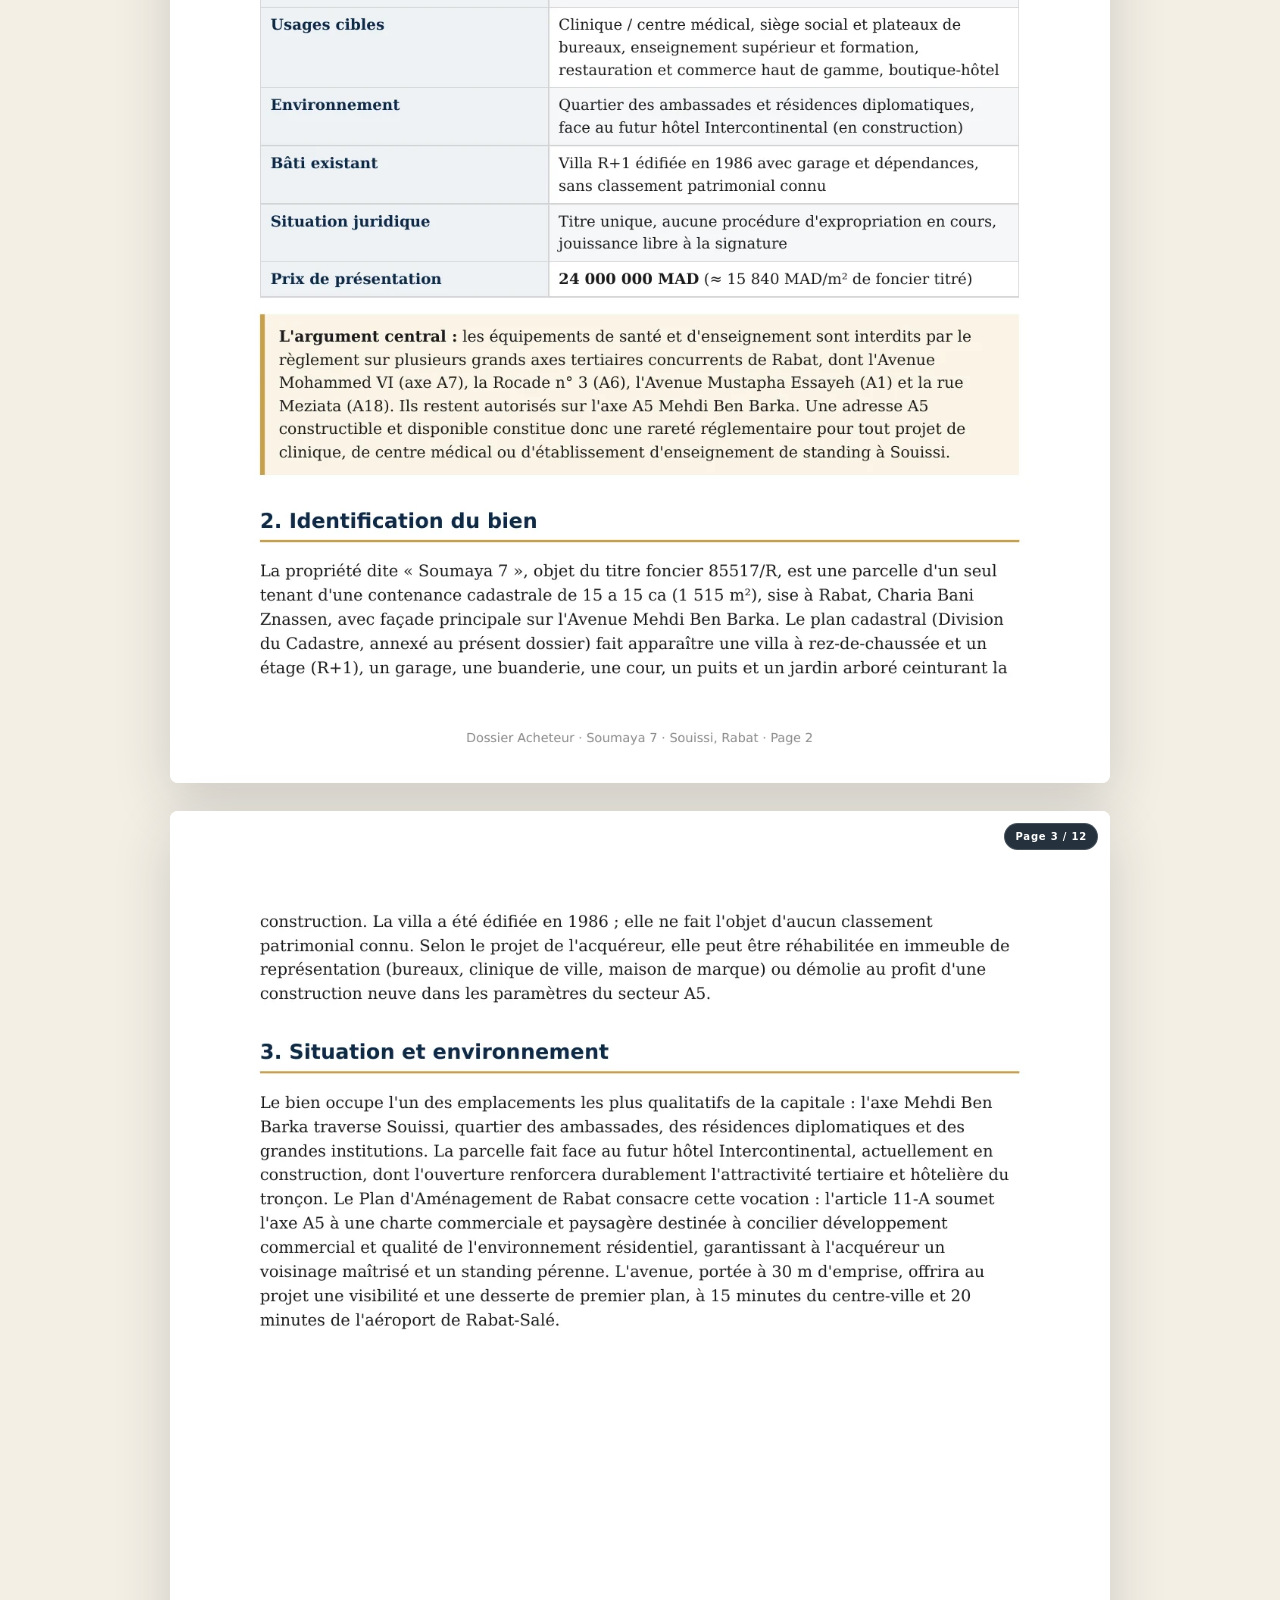
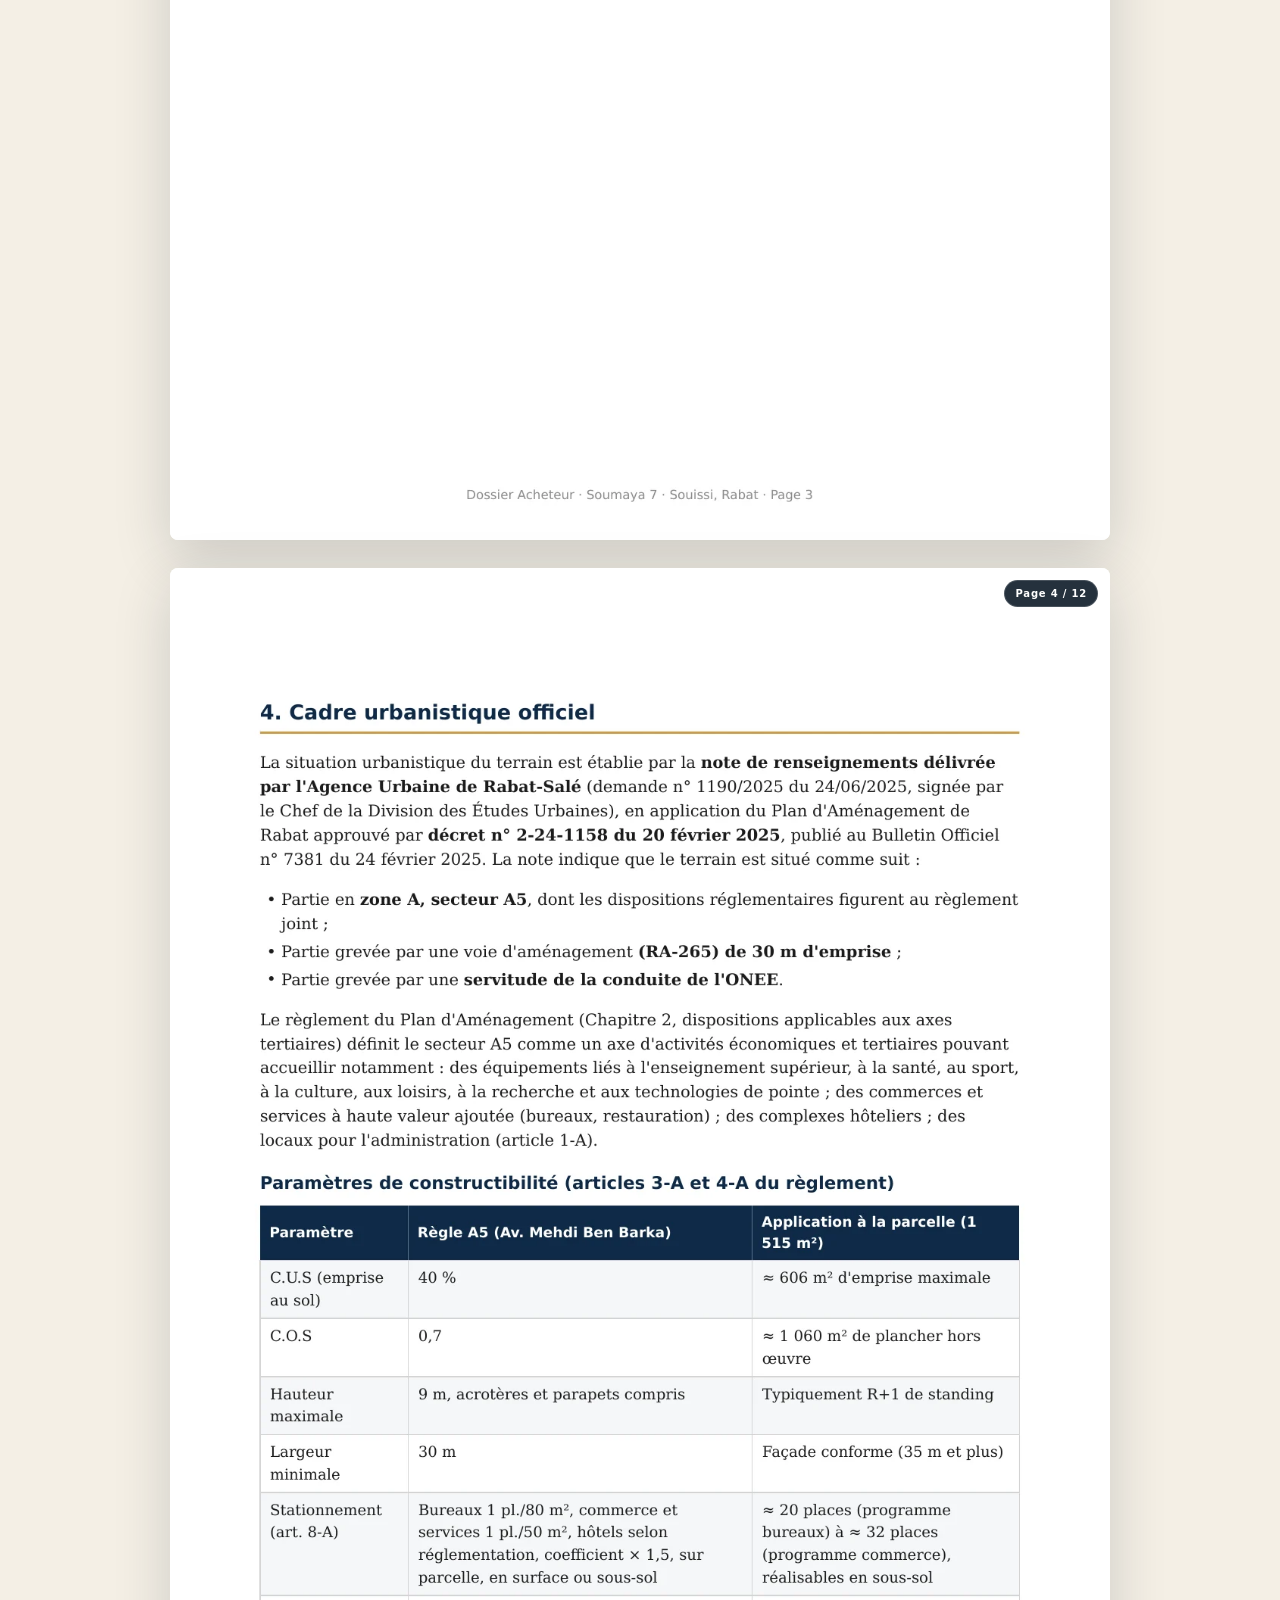
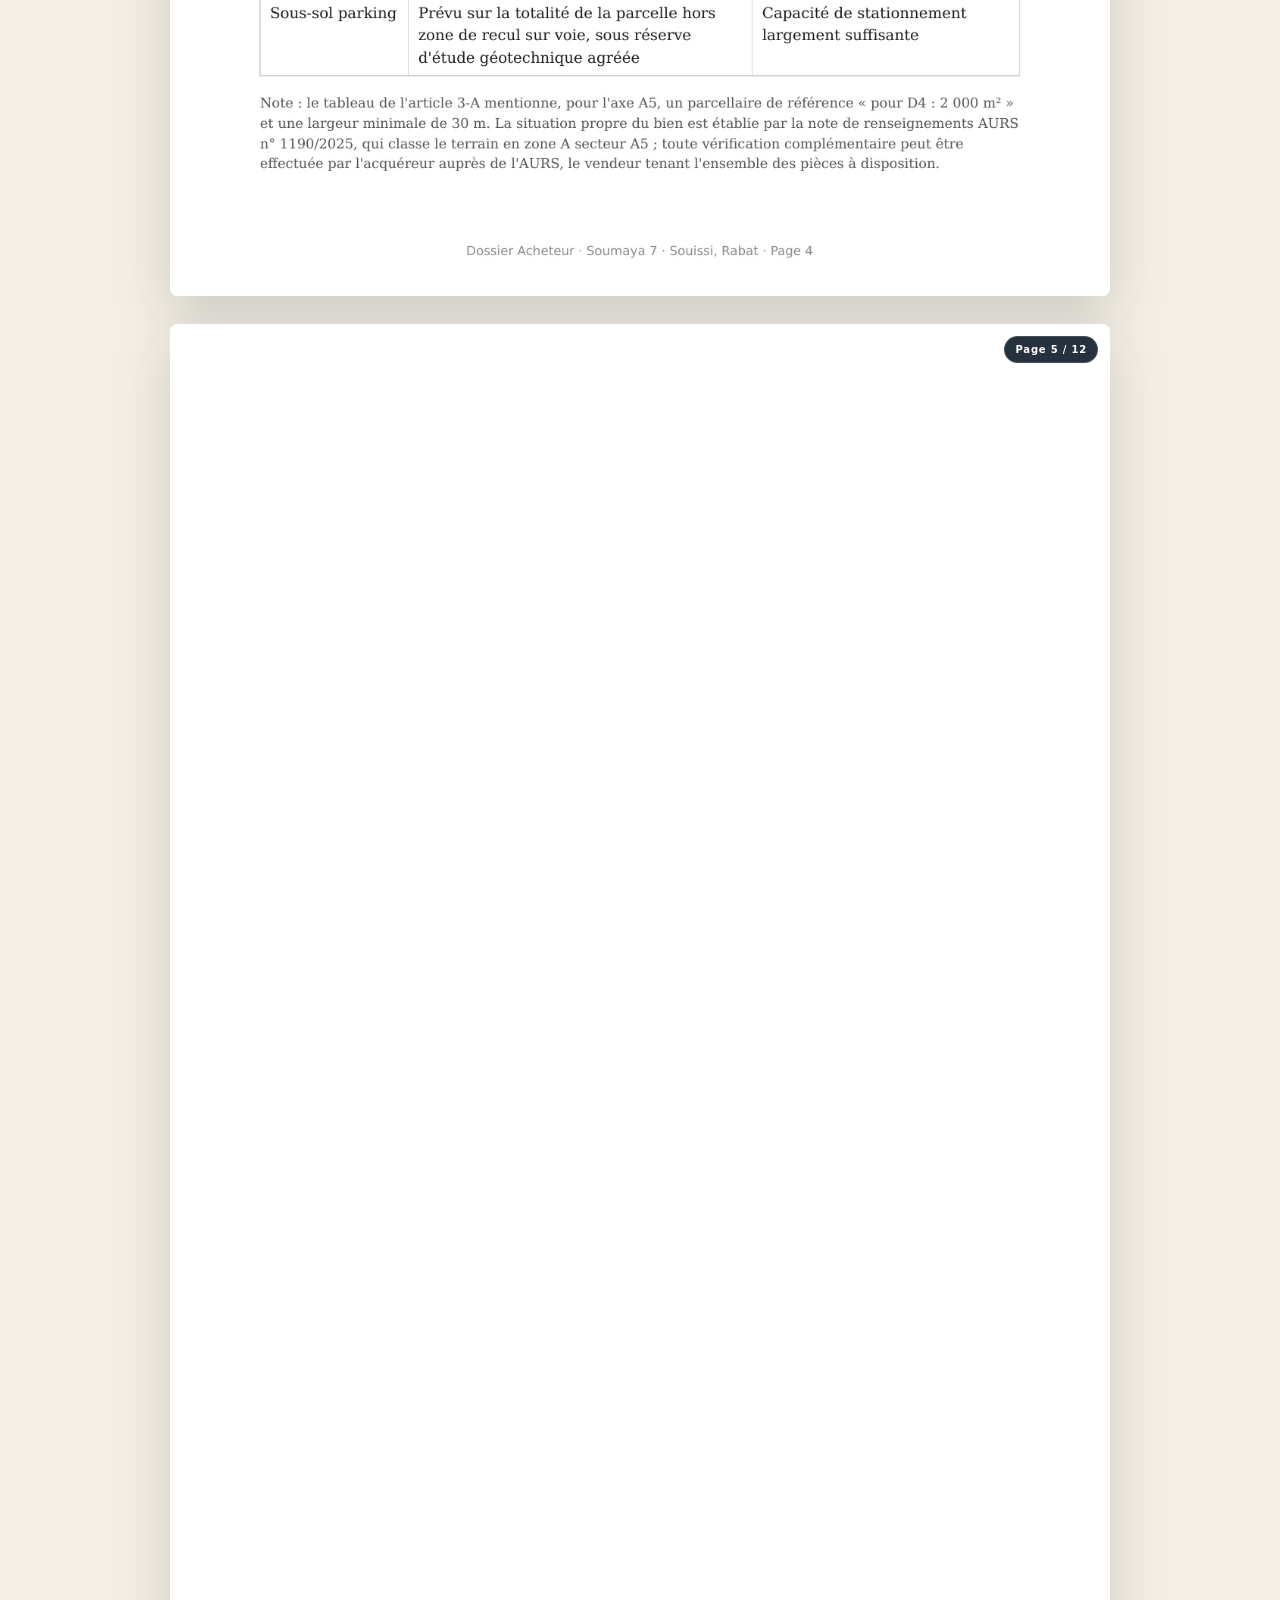
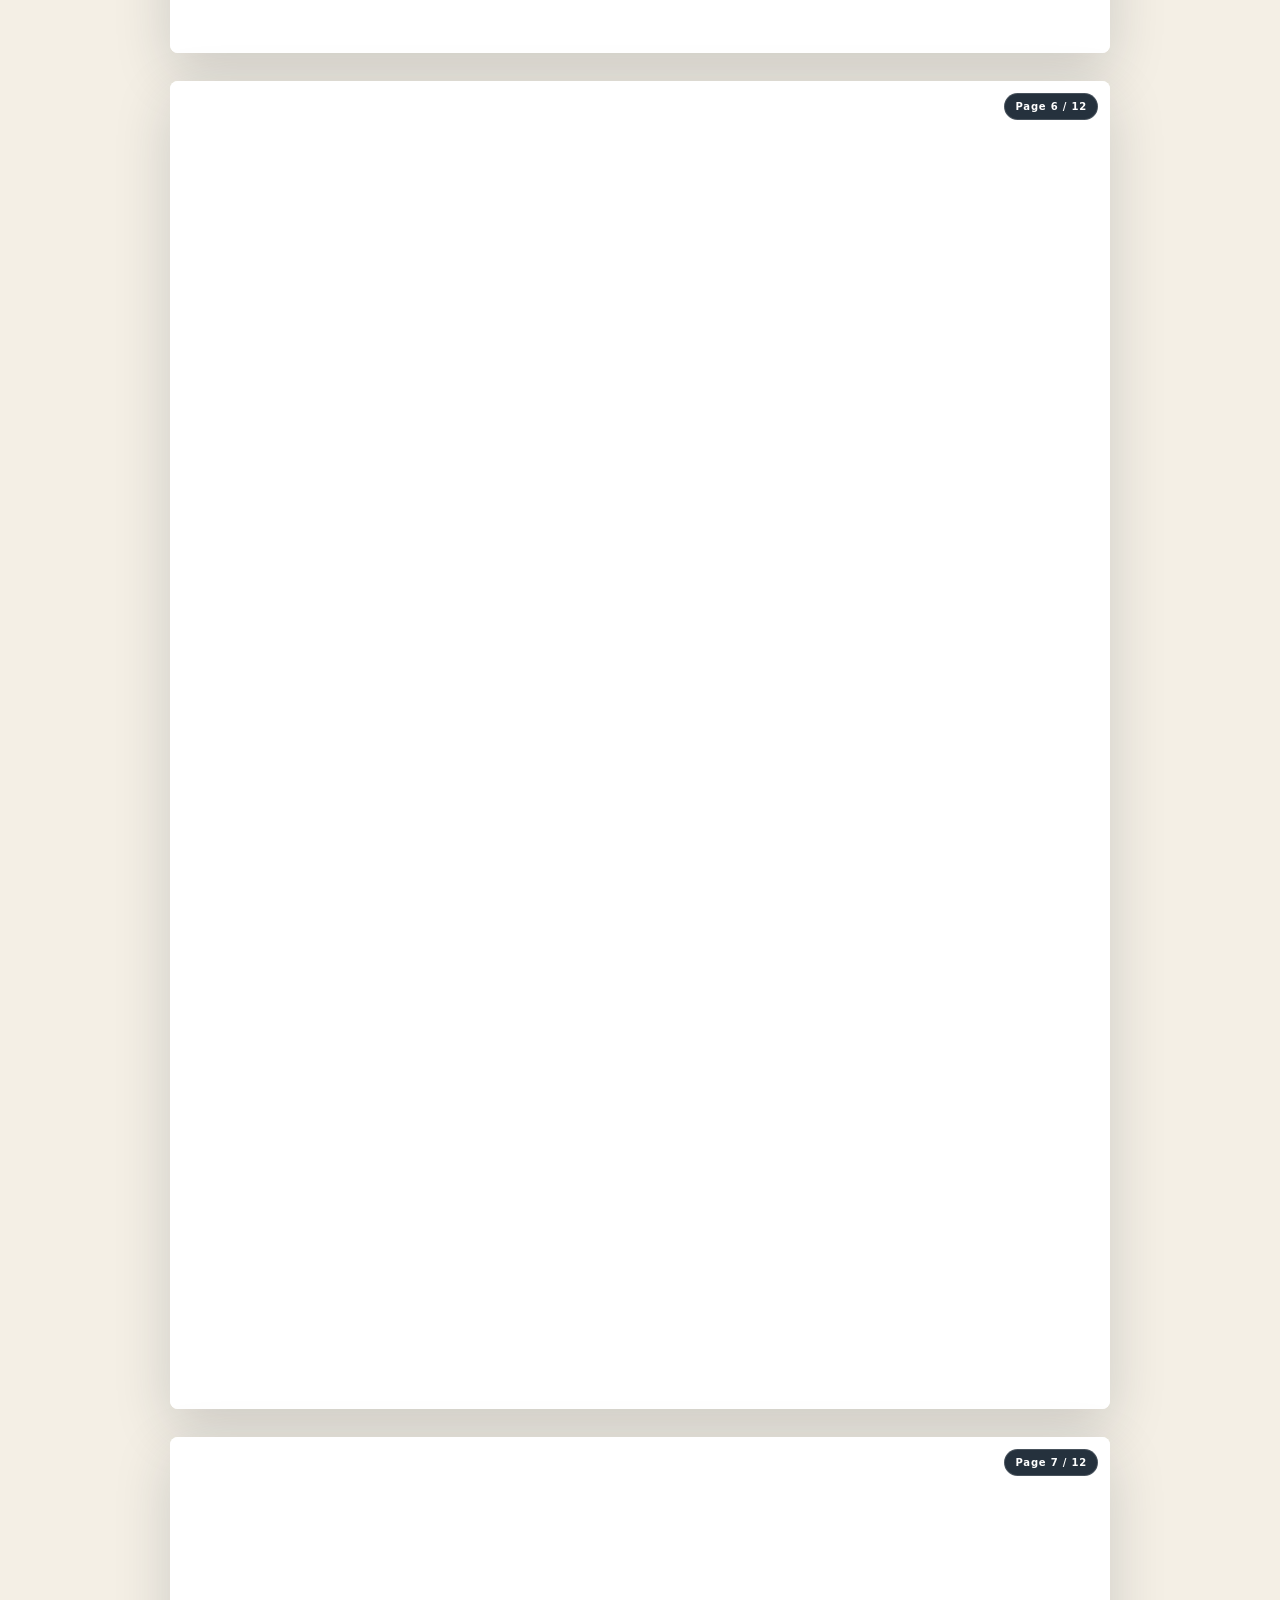
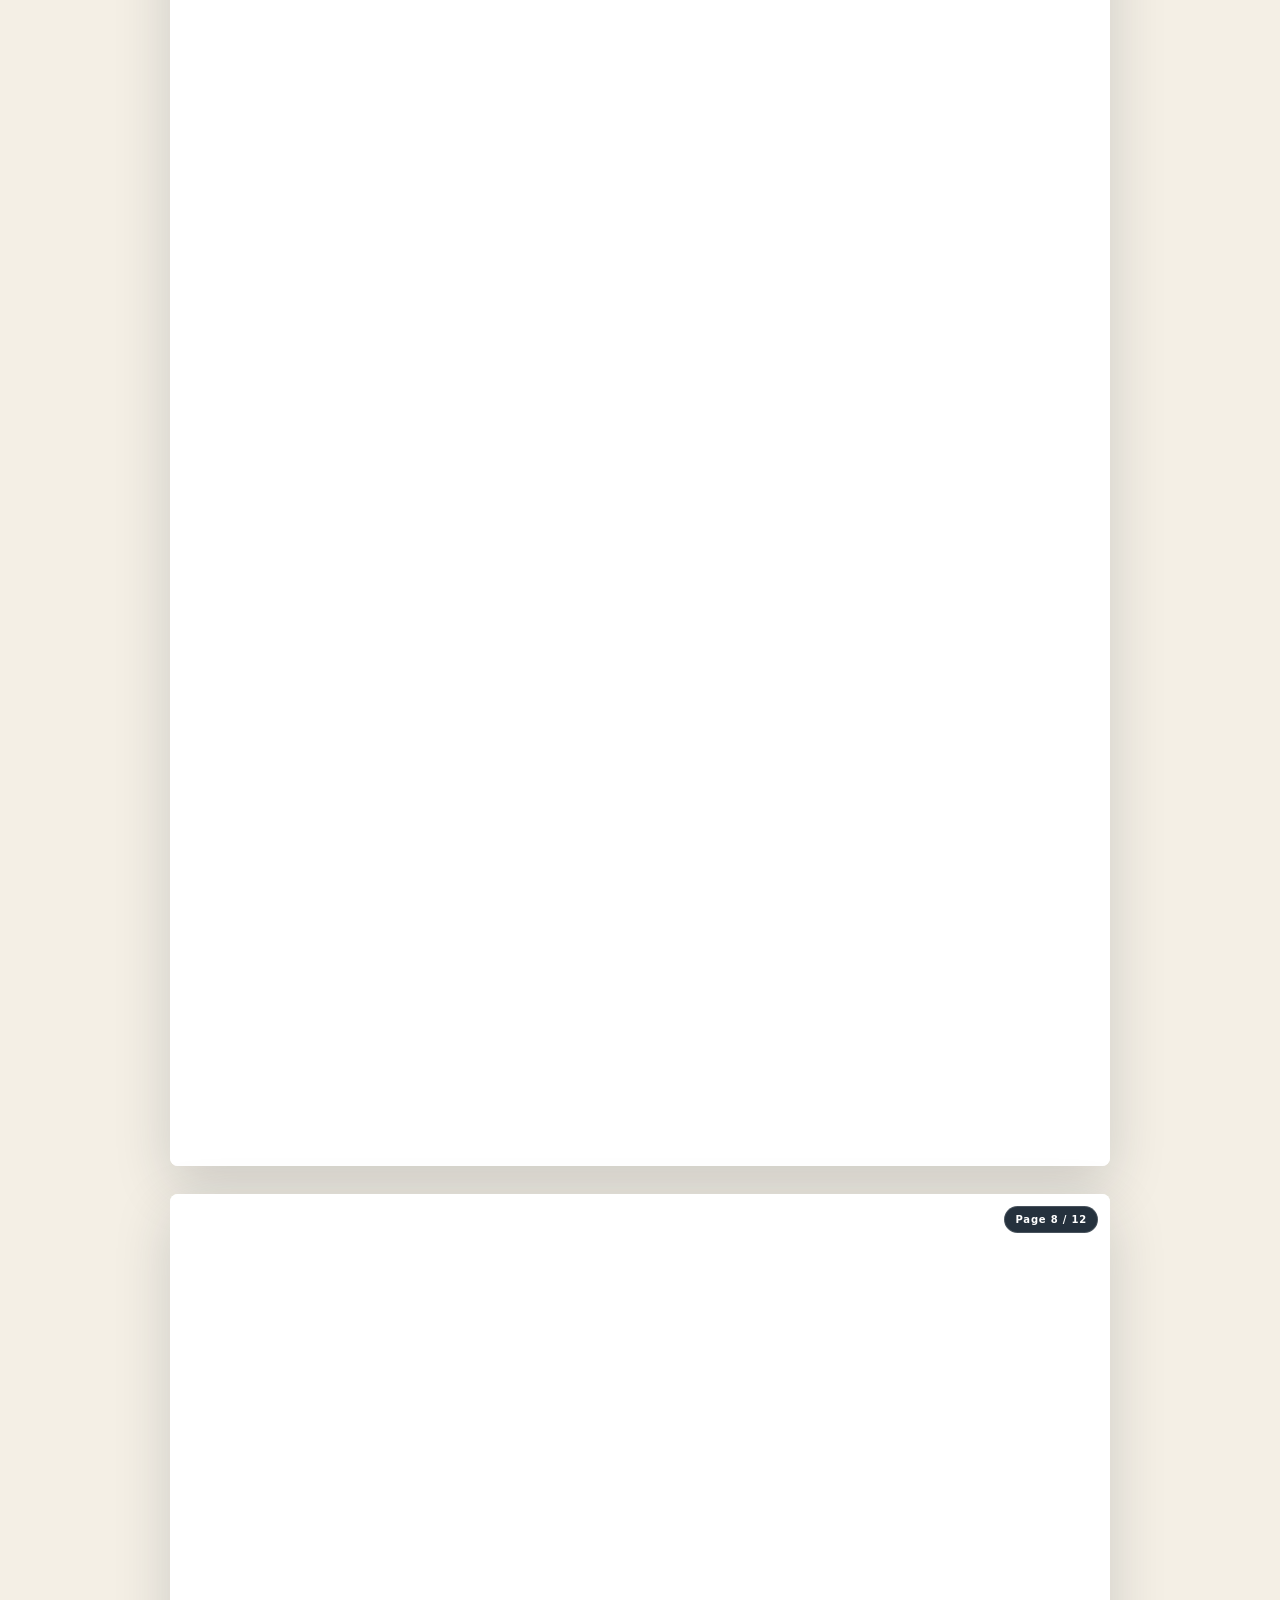
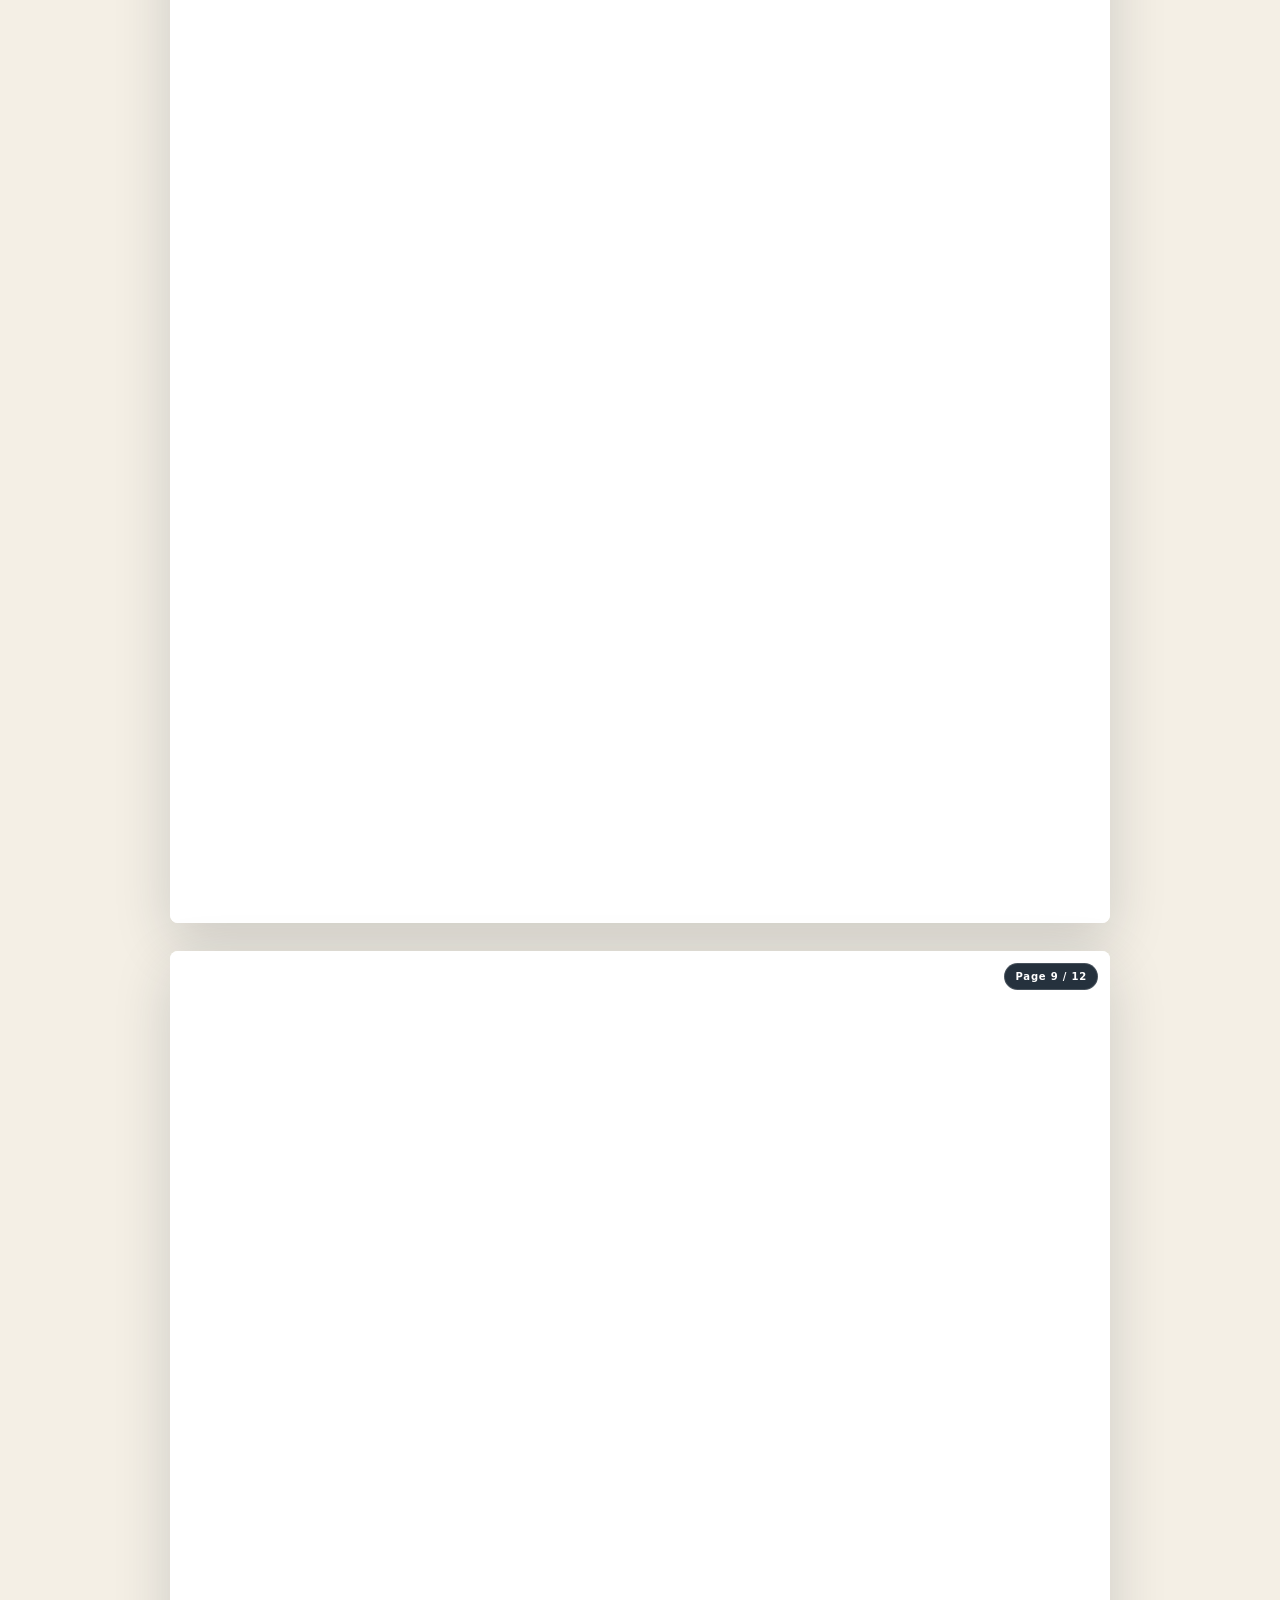
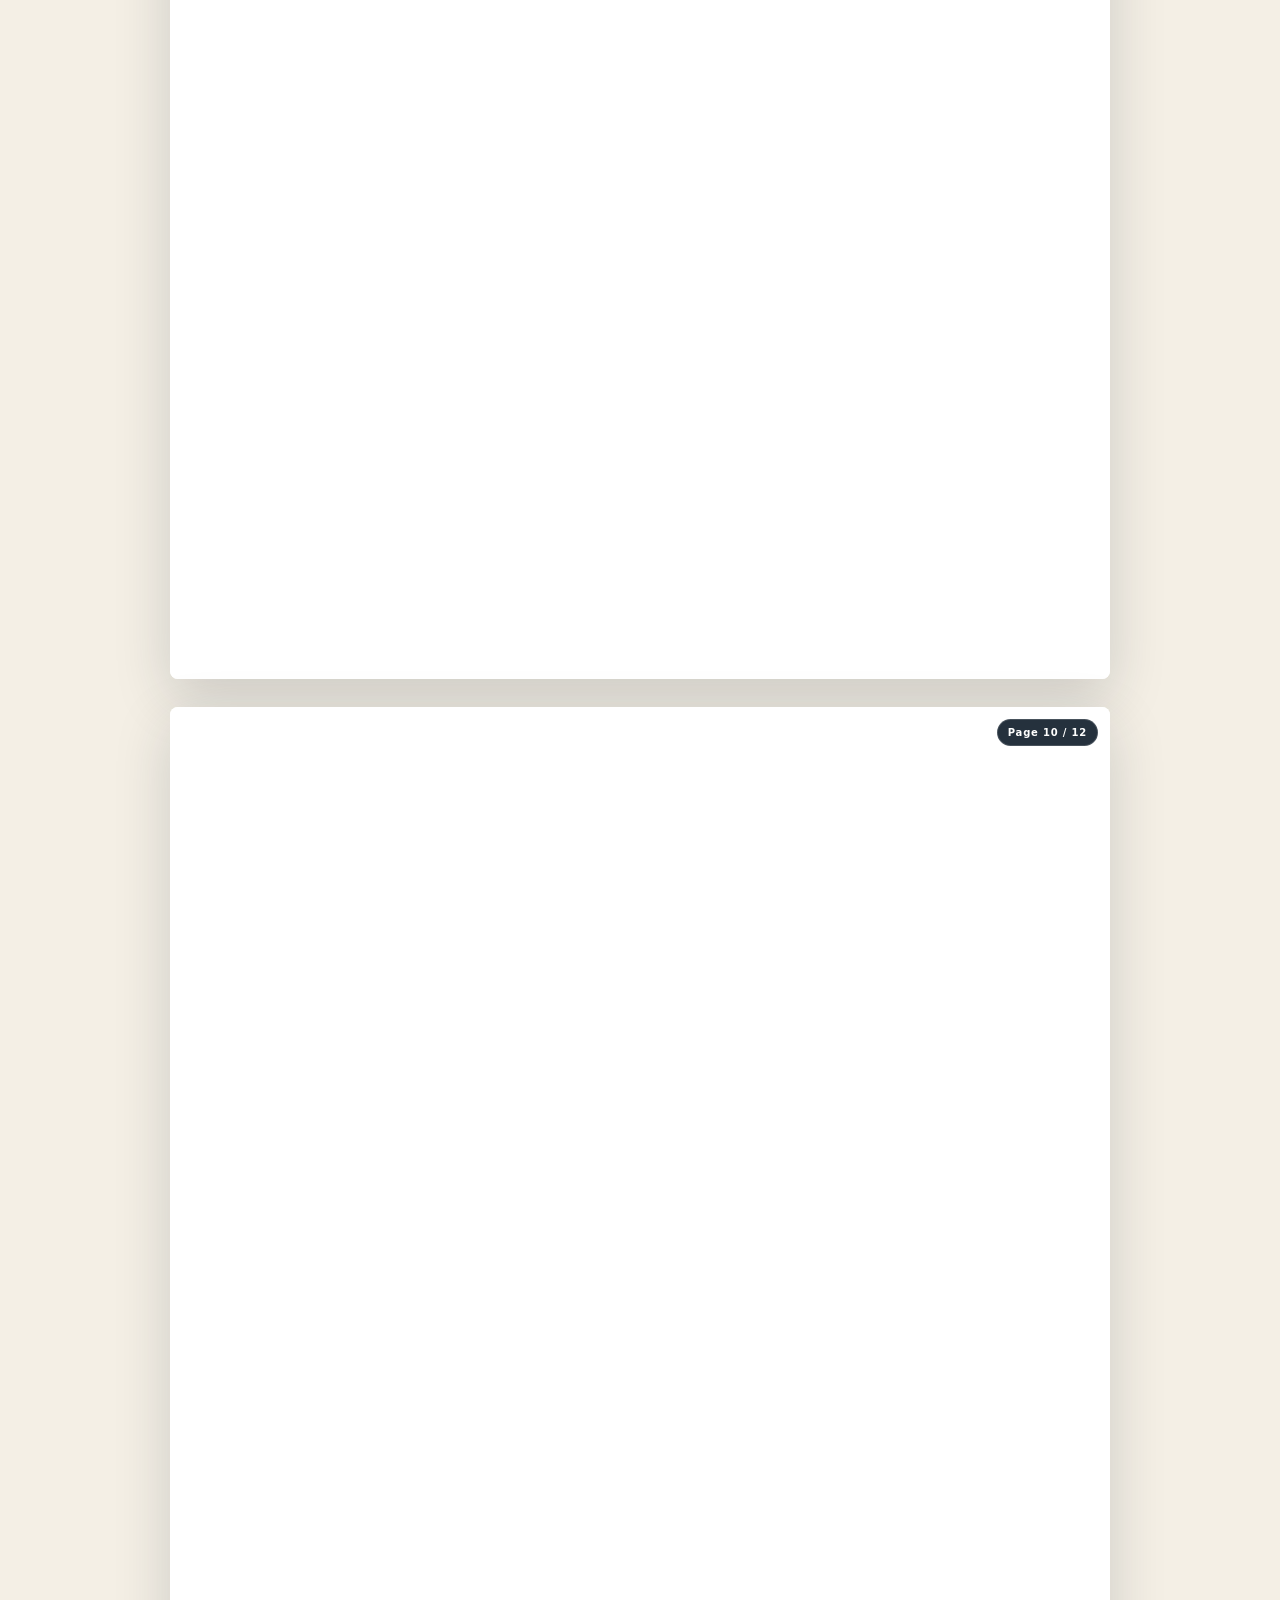
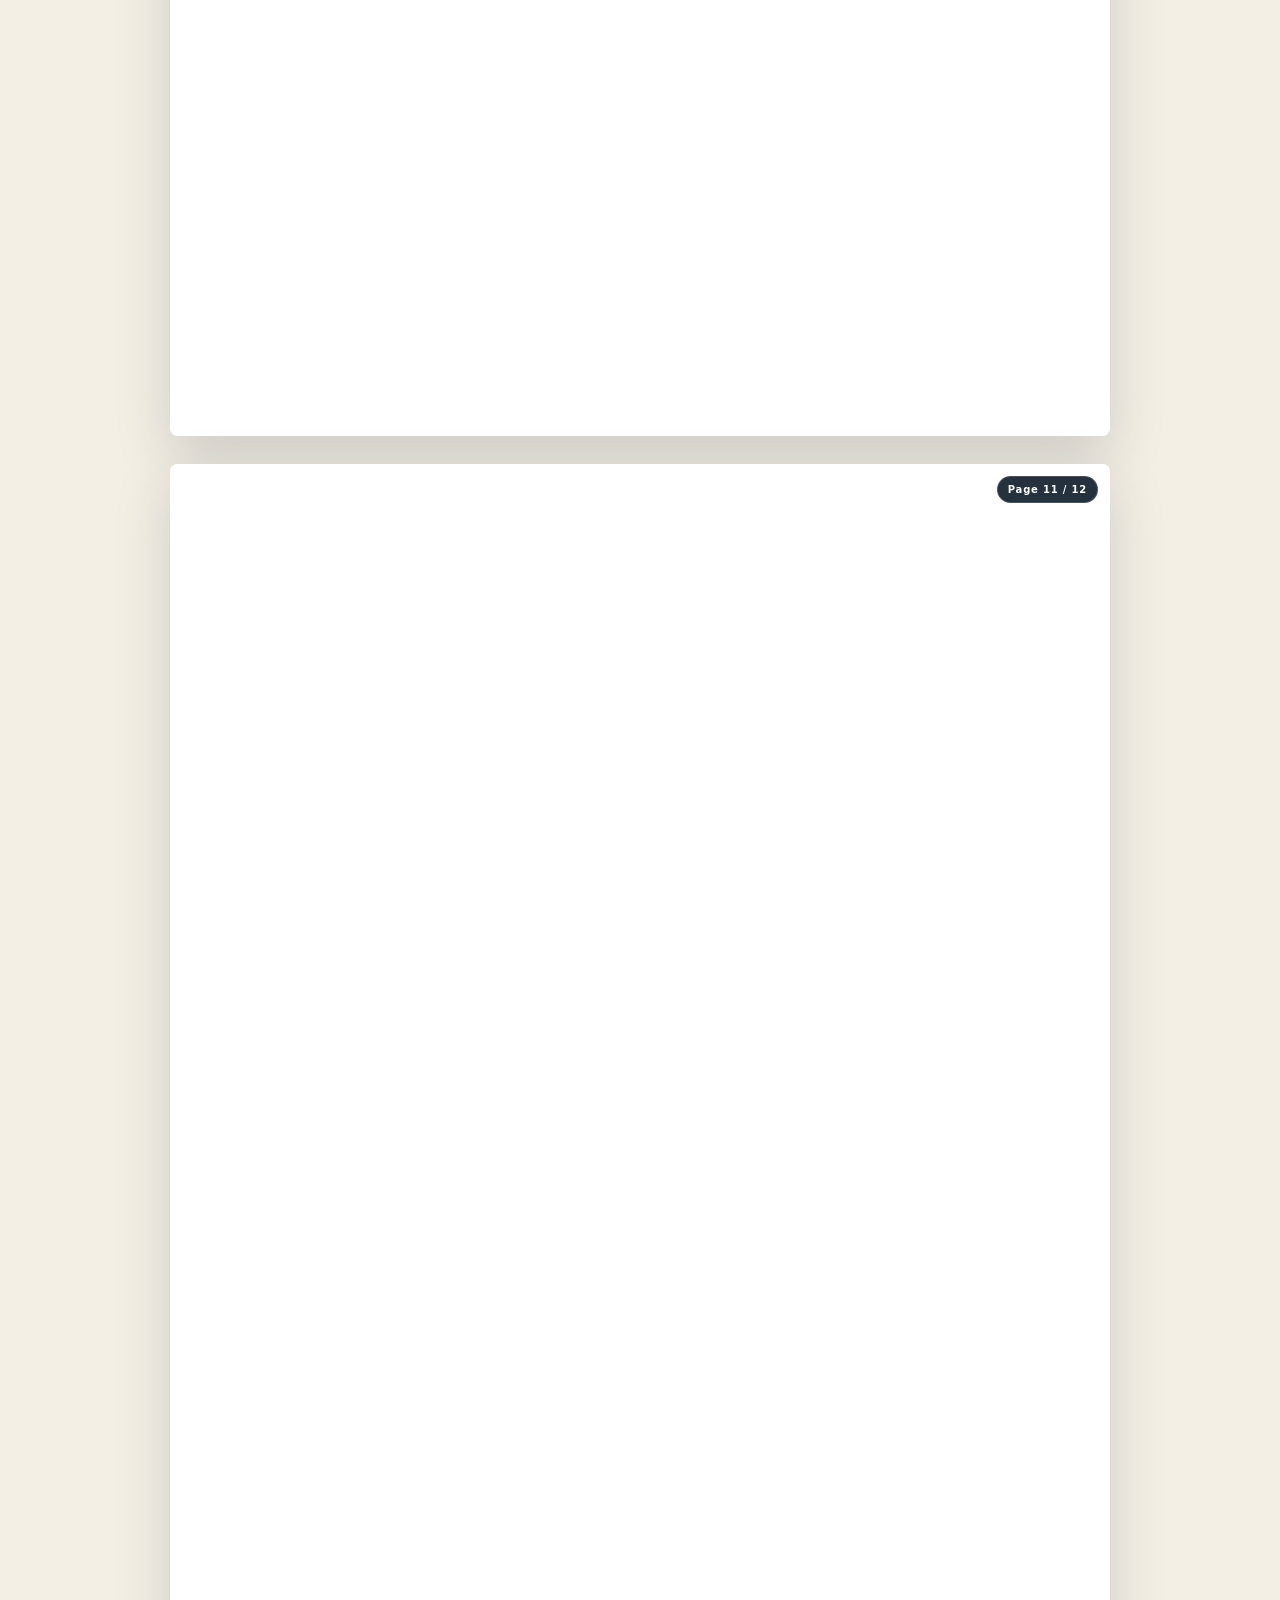
==== commit 19387761: "En-tête identique à l'original : script de langue placé après la balise viewport Co-Authored-By: Cla" ====
--- a/public/index.html
+++ b/public/index.html
@@ -2,6 +2,12 @@
 <html lang="fr">
 <head>
 <meta charset="utf-8">
+<meta name="viewport" content="width=device-width,initial-scale=1,viewport-fit=cover">
+<meta name="theme-color" content="#071523">
+<meta name="color-scheme" content="dark">
+<meta name="robots" content="noindex,nofollow,noarchive">
+<title>SOUMAYA 7 | Dossier confidentiel · Lecture automatique</title>
+<link rel="icon" href="data:image/svg+xml,%3Csvg xmlns='http://www.w3.org/2000/svg' viewBox='0 0 100 100'%3E%3Crect width='100' height='100' rx='22' fill='%23071523'/%3E%3Ctext x='50' y='61' text-anchor='middle' font-size='38' font-family='Georgia' font-weight='700' fill='%23d7b46a'%3ES7%3C/text%3E%3C/svg%3E">
 <script>
 (function(){
   var D={"fr": {"title": "SOUMAYA 7 | Dossier confidentiel · Lecture automatique", "nav.dossier": "Voir le dossier", "nav.pdf": "Ouvrir le PDF", "kicker": "Dossier acheteur confidentiel", "h1sub": "Foncier commercial d’exception au cœur du quartier diplomatique de Souissi", "lead": "Parcelle urbaine titrée de 1 515 m² en façade de l’Avenue Mehdi Ben Barka, classée en zone A, secteur A5, face au futur Intercontinental.", "cta.video": "Voir la vidéo", "cta.pages": "Consulter les 12 pages", "micro.1": "Lecture hors ligne", "micro.2": "Vidéo intégrée", "micro.3": "Dossier complet", "conf": "STRICTEMENT CONFIDENTIEL", "b.auto": "LECTURE AUTOMATIQUE", "b.sound": "VIDÉO AVEC SON", "b.playing": "VIDÉO EN LECTURE", "b.preview": "APERÇU EN LECTURE", "b.loading": "CHARGEMENT DU SON", "s.on": "Activer le son", "s.off": "Couper le son", "st.1": "Superficie titrée", "st.2": "Axe tertiaire", "st.3": "Plancher hors œuvre", "st.4": "Prix de présentation", "st.4v": "24 M MAD", "dos.h": "Dossier acheteur", "dos.p": "Les douze pages du document sont directement intégrées ci-dessous. Elles restent visibles même lorsque l’ouverture du PDF est limitée par le téléphone.", "dos.ref": "Soumaya 7 · Référence SV7-2026", "dos.note": "Document autonome · aucune connexion Internet nécessaire", "dos.btn": "Ouvrir / enregistrer le PDF", "page": "Page {n} / 12", "con.h": "Visite et échange confidentiel", "con.p": "Le dossier juridique et urbanistique peut être communiqué aux acquéreurs qualifiés. Visites uniquement sur rendez-vous.", "foot": "SOUMAYA 7 · Dossier d’investissement strictement confidentiel · Juin 2026", "pdf.alert": "Le PDF est déjà visible page par page dans cette présentation.", "lang": "Langue"}, "en": {"title": "SOUMAYA 7 | Confidential dossier", "nav.dossier": "View the dossier", "nav.pdf": "Open the PDF", "kicker": "Confidential buyer dossier", "h1sub": "Exceptional commercial land in the heart of Souissi’s diplomatic district", "lead": "A 1,515 m² titled urban plot fronting Avenue Mehdi Ben Barka, zoned A, sector A5, facing the future Intercontinental.", "cta.video": "Watch the video", "cta.pages": "View the 12 pages", "micro.1": "Offline reading", "micro.2": "Built-in video", "micro.3": "Complete dossier", "conf": "STRICTLY CONFIDENTIAL", "b.auto": "AUTOPLAY", "b.sound": "VIDEO WITH SOUND", "b.playing": "VIDEO PLAYING", "b.preview": "PREVIEW PLAYING", "b.loading": "LOADING SOUND", "s.on": "Turn sound on", "s.off": "Mute", "st.1": "Titled area", "st.2": "Business corridor", "st.3": "Gross floor area", "st.4": "Asking price", "st.4v": "MAD 24 M", "dos.h": "Buyer dossier", "dos.p": "The twelve pages of the document are embedded below (in French). They remain visible even when the phone restricts opening the PDF.", "dos.ref": "Soumaya 7 · Reference SV7-2026", "dos.note": "Standalone document · no Internet connection required", "dos.btn": "Open / save the PDF", "page": "Page {n} / 12", "con.h": "Confidential visit and discussion", "con.p": "The legal and planning file can be shared with qualified buyers. Viewings by appointment only.", "foot": "SOUMAYA 7 · Strictly confidential investment dossier · June 2026", "pdf.alert": "The PDF is already shown page by page in this presentation.", "lang": "Language"}, "zh": {"title": "SOUMAYA 7 | 机密投资资料", "nav.dossier": "查看资料", "nav.pdf": "打开 PDF", "kicker": "买方机密资料", "h1sub": "苏伊西外交使馆区核心的稀缺商业用地", "lead": "已登记产权的 1,515 平方米城市地块,临 Mehdi Ben Barka 大道,规划为 A 区 A5 分区,正对未来的洲际酒店。", "cta.video": "观看视频", "cta.pages": "查看 12 页资料", "micro.1": "支持离线阅读", "micro.2": "内嵌视频", "micro.3": "完整资料", "conf": "严格保密", "b.auto": "自动播放", "b.sound": "有声播放", "b.playing": "视频播放中", "b.preview": "预览播放中", "b.loading": "正在加载声音", "s.on": "开启声音", "s.off": "静音", "st.1": "产权面积", "st.2": "商务办公轴线", "st.3": "建筑面积", "st.4": "报价", "st.4v": "2,400 万迪拉姆", "dos.h": "买方资料", "dos.p": "以下直接展示文件的十二页内容(法文版)。即使手机限制打开 PDF,也可正常查看。", "dos.ref": "Soumaya 7 · 编号 SV7-2026", "dos.note": "独立文件 · 无需联网", "dos.btn": "打开 / 保存 PDF", "page": "第 {n} / 12 页", "con.h": "预约参观与保密洽谈", "con.p": "法律及城市规划资料可提供给合格买家。仅限预约参观。", "foot": "SOUMAYA 7 · 严格保密投资资料 · 2026 年 6 月", "pdf.alert": "PDF 已在本页面逐页展示。", "lang": "语言"}, "ar": {"title": "SOUMAYA 7 | ملف سري", "nav.dossier": "عرض الملف", "nav.pdf": "فتح ملف PDF", "kicker": "ملف المشتري السري", "h1sub": "عقار تجاري استثنائي في قلب الحي الدبلوماسي بالسويسي", "lead": "قطعة أرضية حضرية محفّظة مساحتها 1515 م² تطل على شارع المهدي بن بركة، مصنّفة في المنطقة A، القطاع A5، قبالة فندق إنتركونتيننتال المستقبلي.", "cta.video": "شاهد الفيديو", "cta.pages": "تصفّح الصفحات الـ12", "micro.1": "قراءة دون اتصال", "micro.2": "فيديو مدمج", "micro.3": "ملف كامل", "conf": "سري للغاية", "b.auto": "تشغيل تلقائي", "b.sound": "فيديو مع الصوت", "b.playing": "الفيديو قيد التشغيل", "b.preview": "معاينة قيد التشغيل", "b.loading": "جارٍ تحميل الصوت", "s.on": "تشغيل الصوت", "s.off": "كتم الصوت", "st.1": "المساحة المحفّظة", "st.2": "محور الأنشطة الثالثية", "st.3": "المساحة المبنية الإجمالية", "st.4": "السعر المعروض", "st.4v": "24 مليون درهم", "dos.h": "ملف المشتري", "dos.p": "الصفحات الاثنتا عشرة من الوثيقة مدمجة أدناه (باللغة الفرنسية). وتبقى ظاهرة حتى عندما يقيّد الهاتف فتح ملف PDF.", "dos.ref": "Soumaya 7 · المرجع SV7-2026", "dos.note": "وثيقة مستقلة · لا حاجة للاتصال بالإنترنت", "dos.btn": "فتح / حفظ ملف PDF", "page": "الصفحة {n} / 12", "con.h": "زيارة ونقاش سري", "con.p": "يمكن تقديم الملف القانوني والتعميري للمشترين المؤهلين. الزيارات بموعد مسبق فقط.", "foot": "SOUMAYA 7 · ملف استثماري سري للغاية · يونيو 2026", "pdf.alert": "ملف PDF معروض بالفعل صفحةً صفحة في هذا العرض.", "lang": "اللغة"}}, L=['fr','en','zh','ar'], l='fr';
@@ -13,12 +19,6 @@
   var h=document.documentElement;h.lang=l==='zh'?'zh-Hans':l;h.dir=l==='ar'?'rtl':'ltr';
 })();
 </script>
-<meta name="viewport" content="width=device-width,initial-scale=1,viewport-fit=cover">
-<meta name="theme-color" content="#071523">
-<meta name="color-scheme" content="dark">
-<meta name="robots" content="noindex,nofollow,noarchive">
-<title>SOUMAYA 7 | Dossier confidentiel · Lecture automatique</title>
-<link rel="icon" href="data:image/svg+xml,%3Csvg xmlns='http://www.w3.org/2000/svg' viewBox='0 0 100 100'%3E%3Crect width='100' height='100' rx='22' fill='%23071523'/%3E%3Ctext x='50' y='61' text-anchor='middle' font-size='38' font-family='Georgia' font-weight='700' fill='%23d7b46a'%3ES7%3C/text%3E%3C/svg%3E">
 <script>
 try{if('scrollRestoration' in history)history.scrollRestoration='manual';window.scrollTo(0,0)}catch(e){}
 </script>
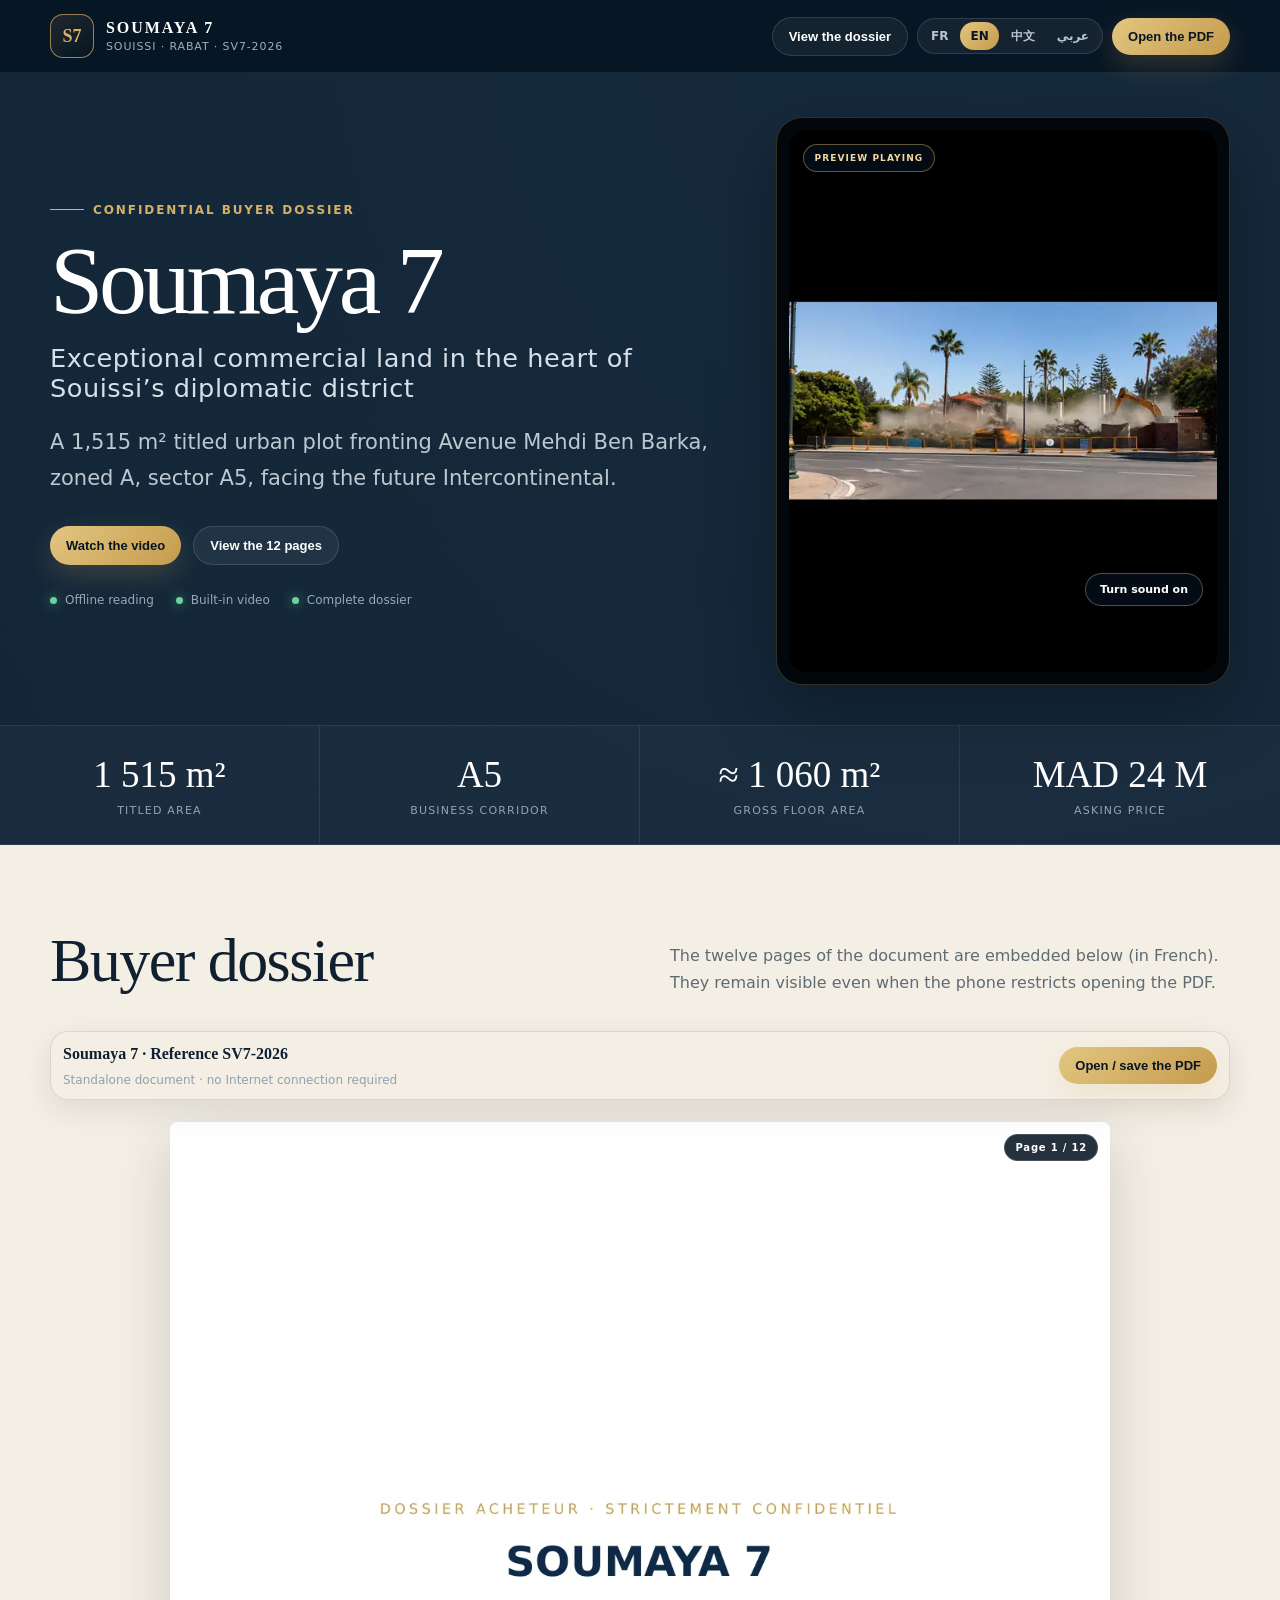
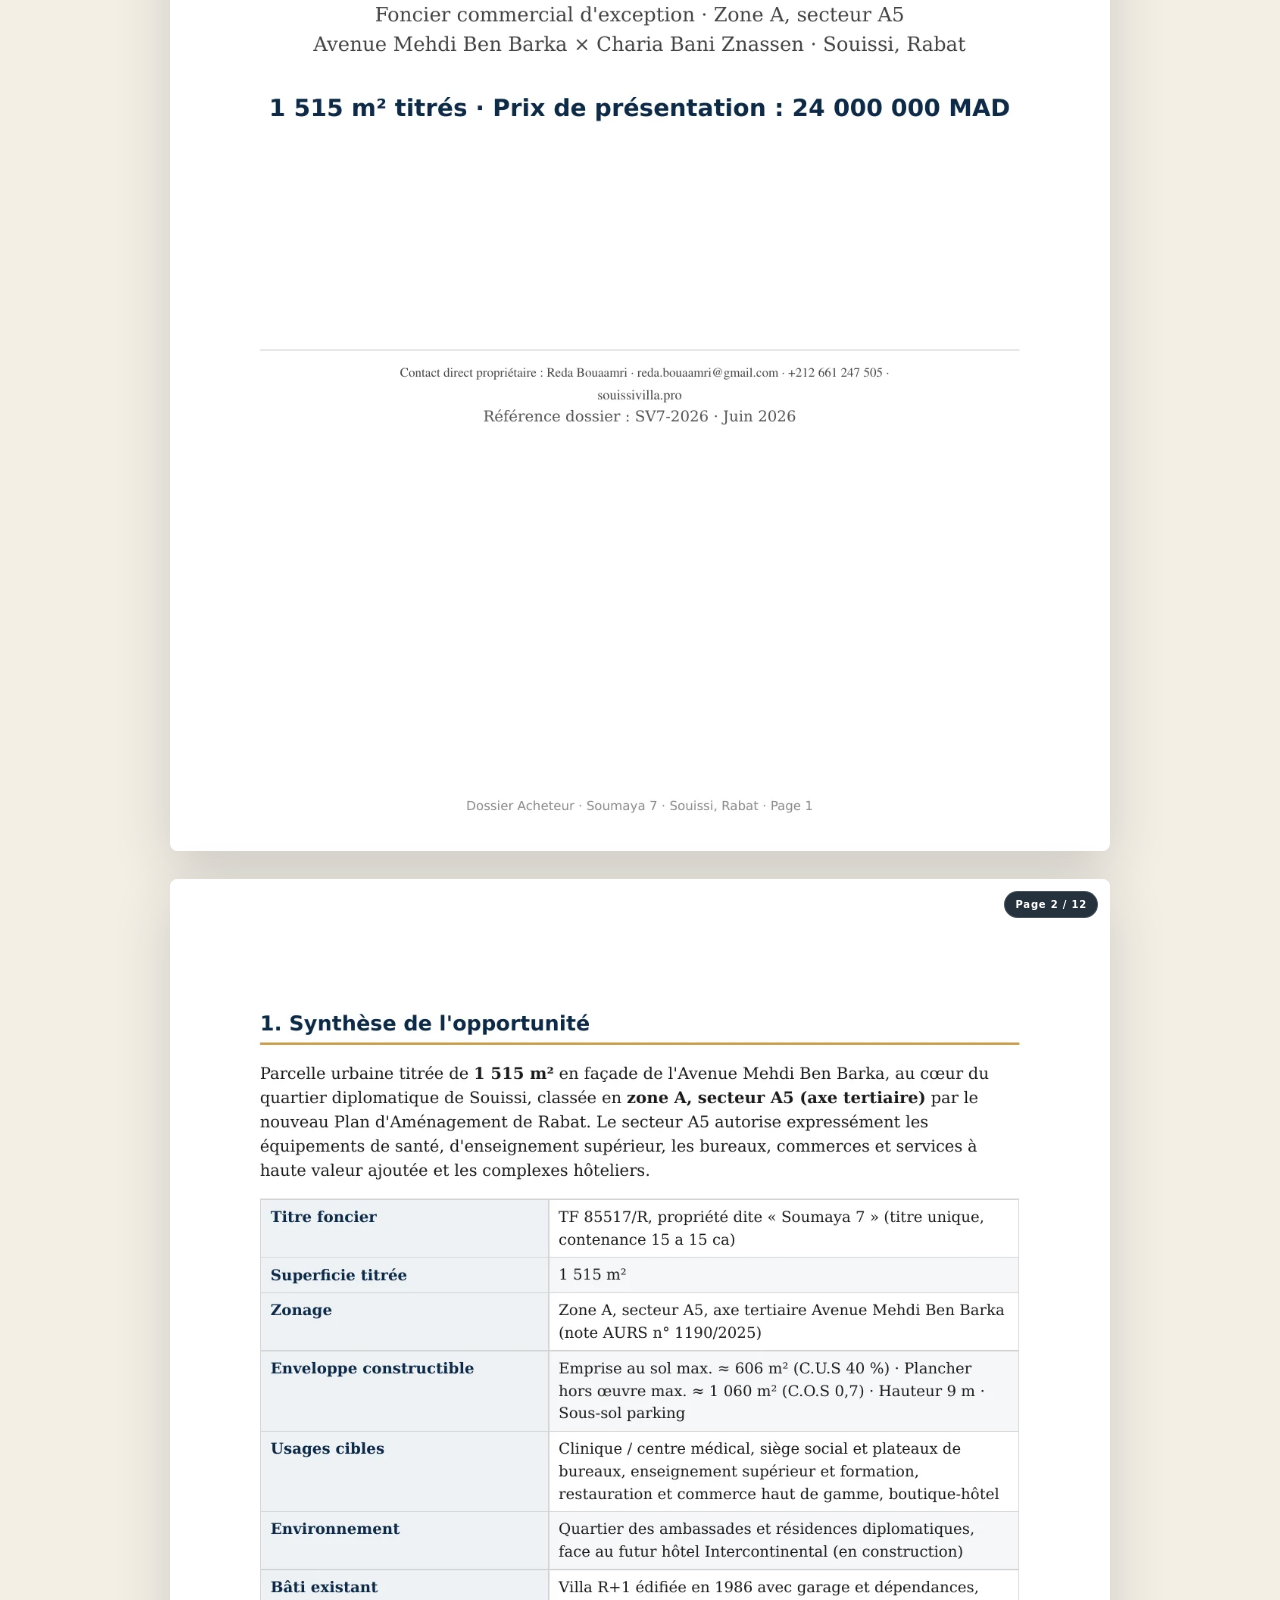
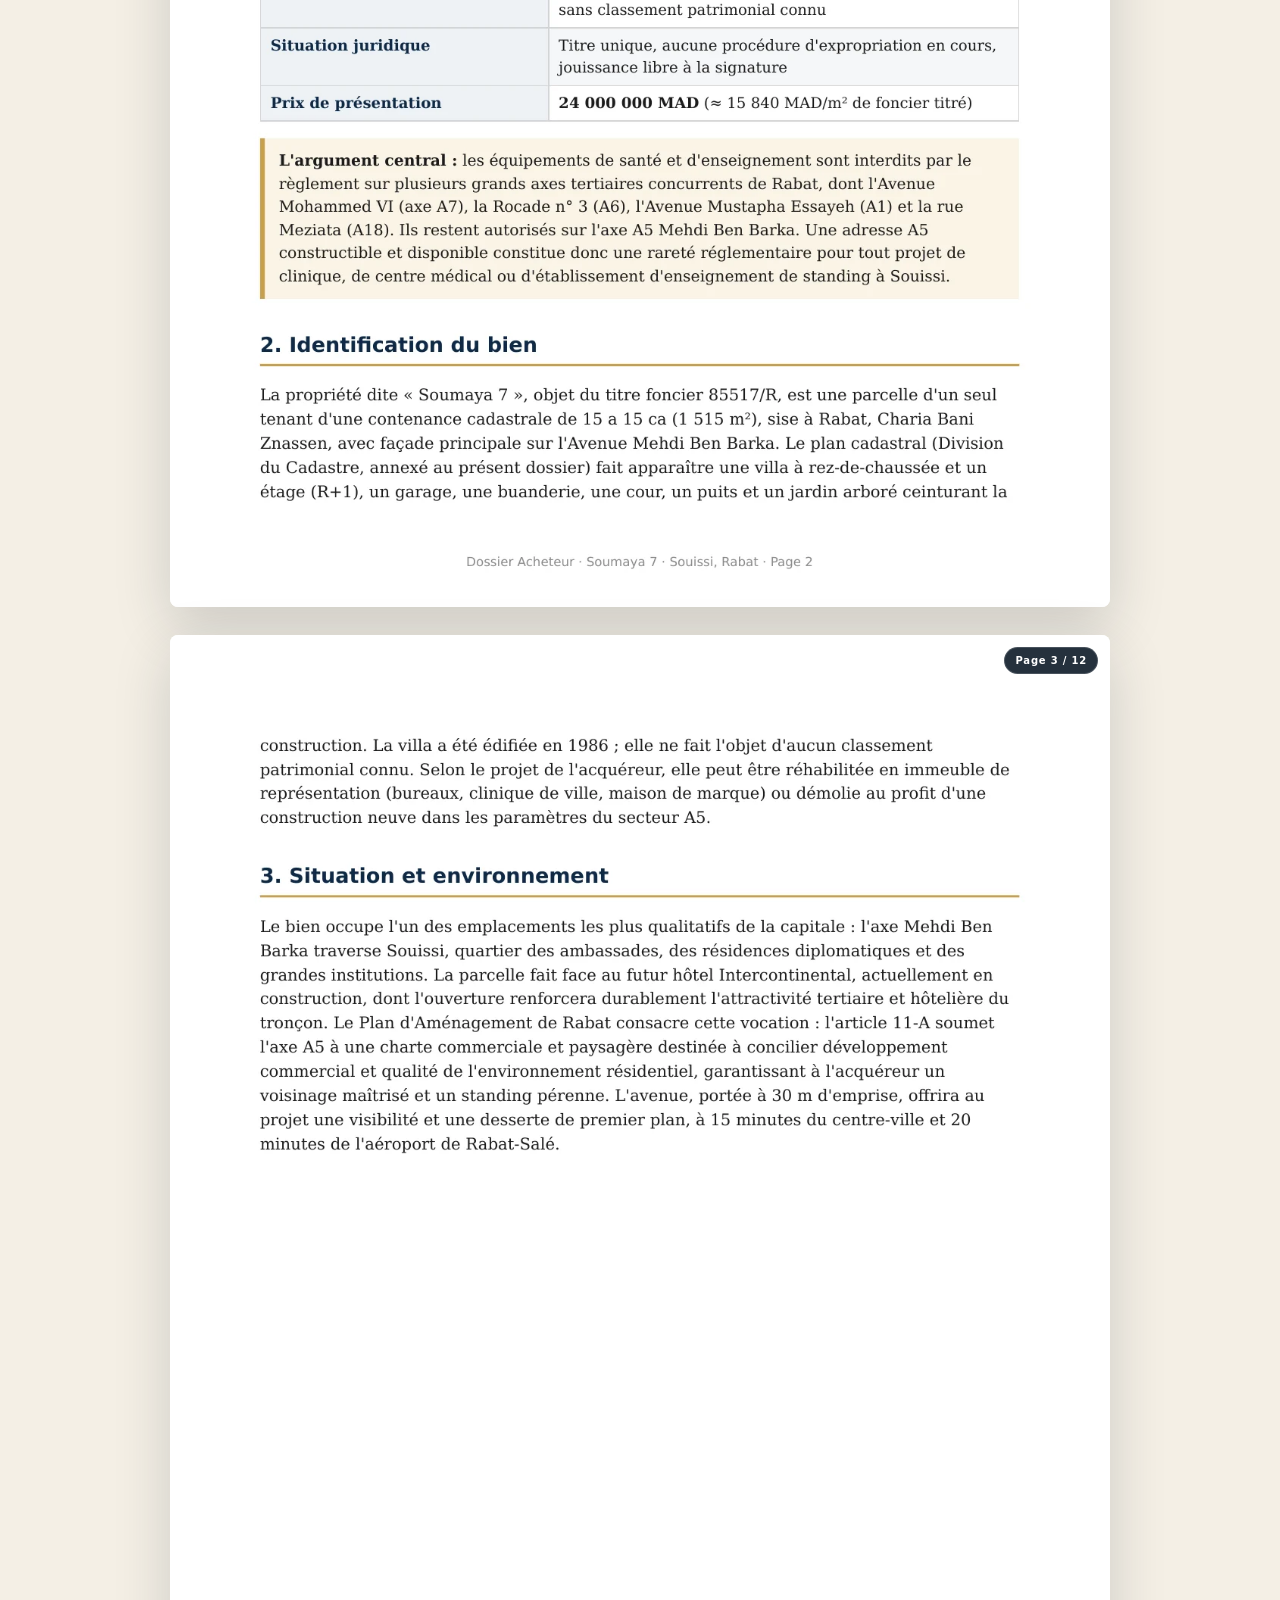
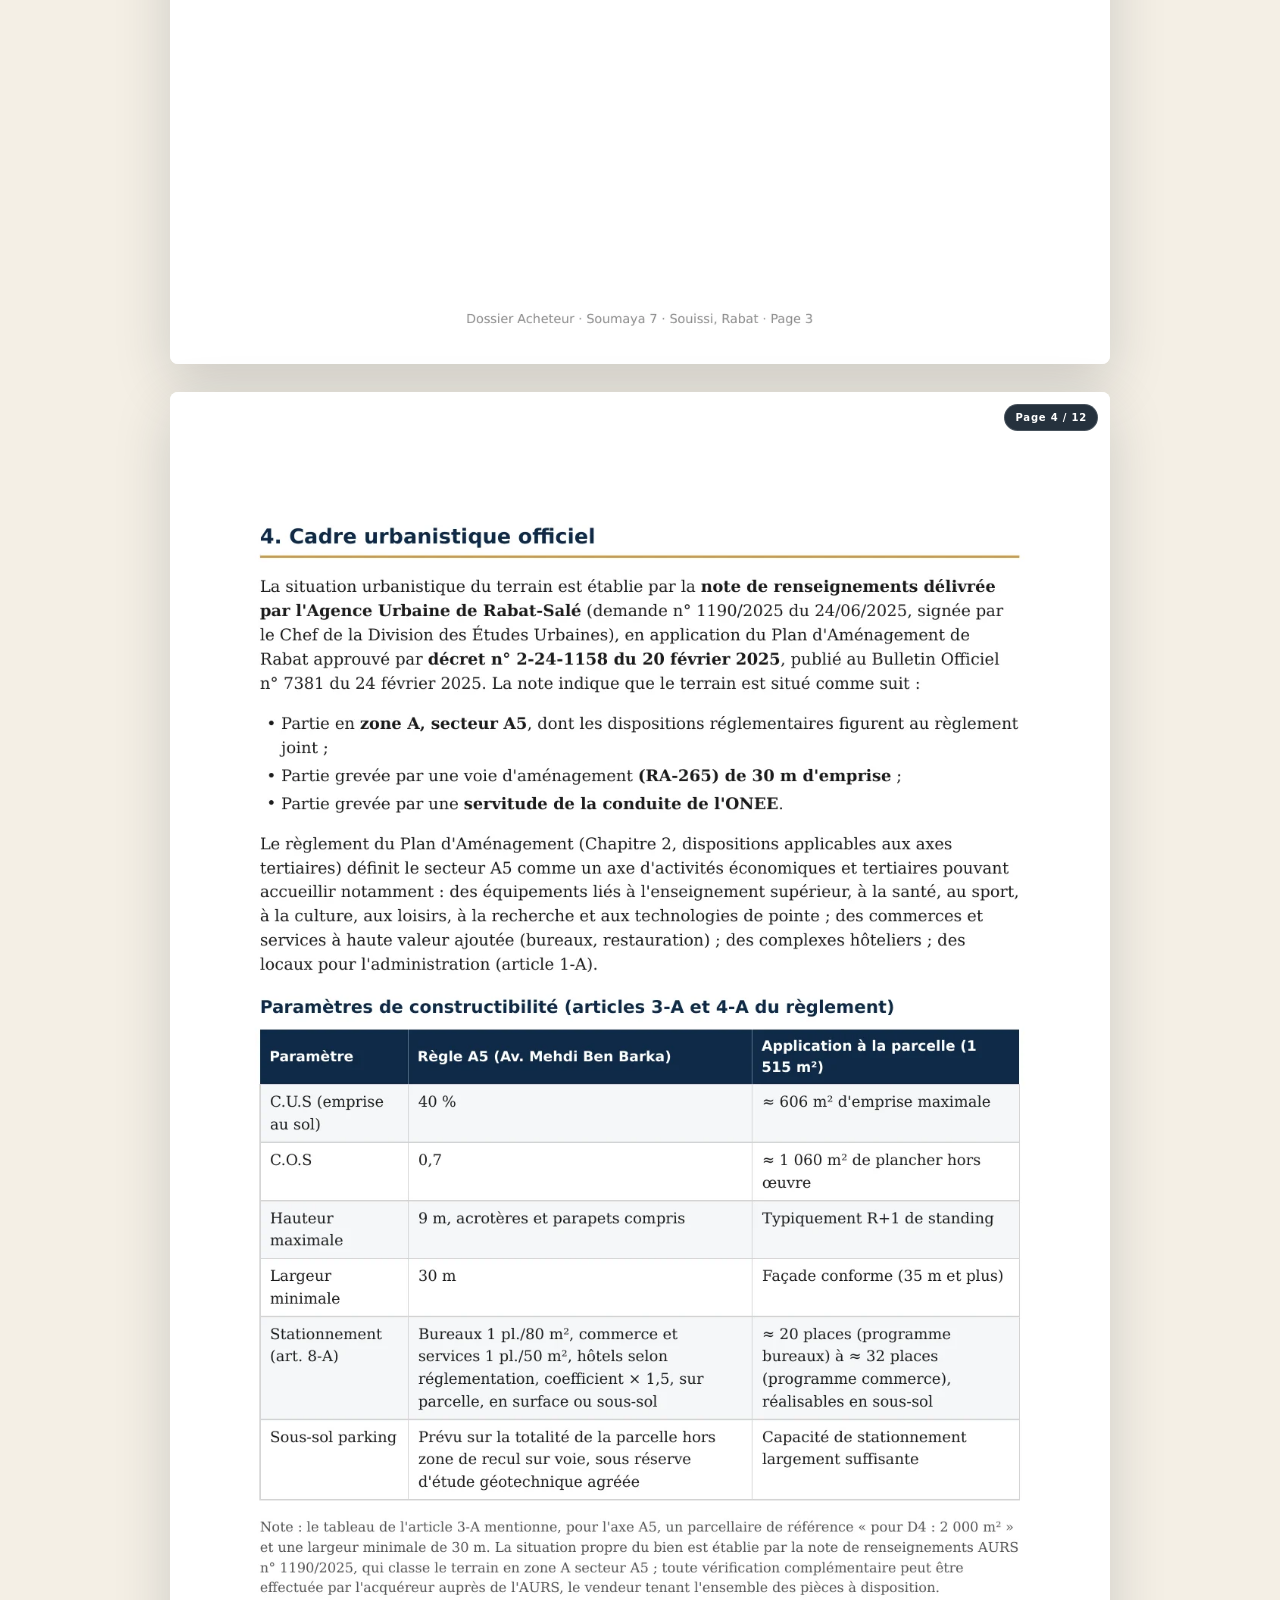
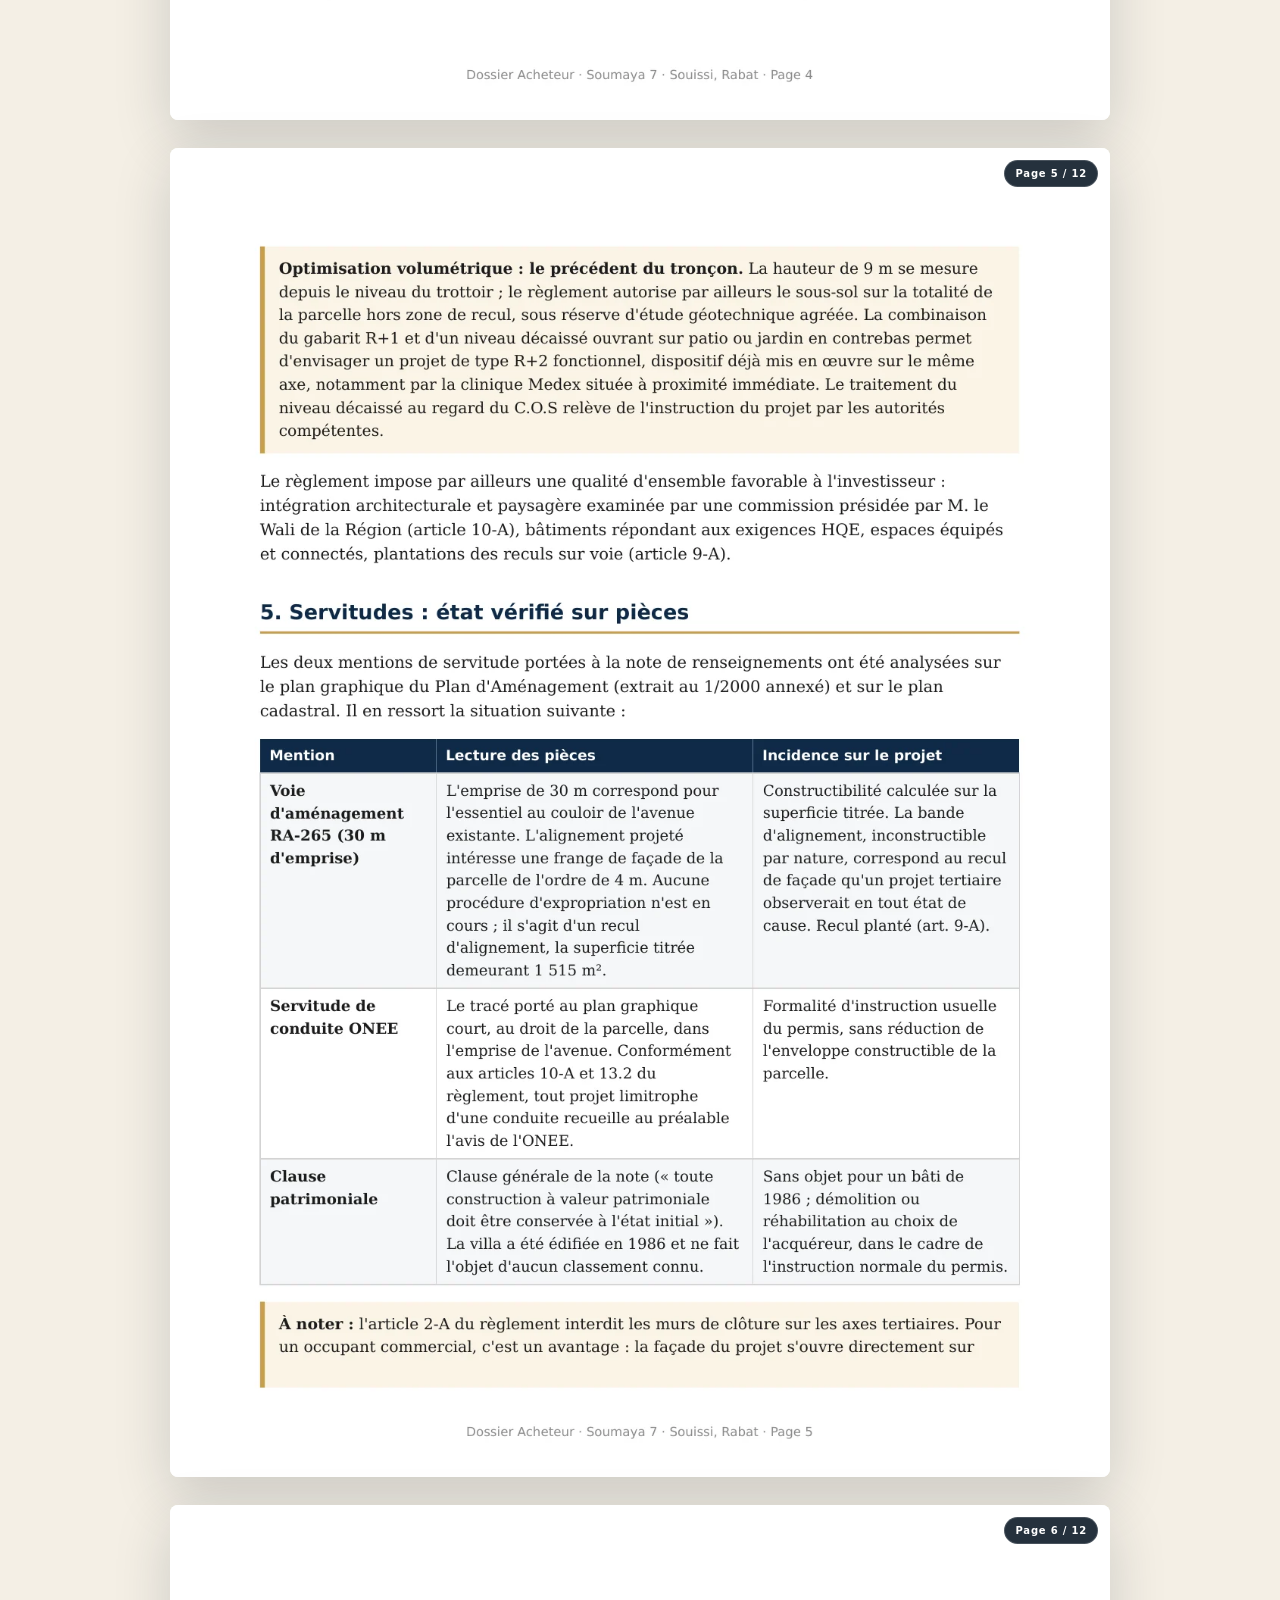
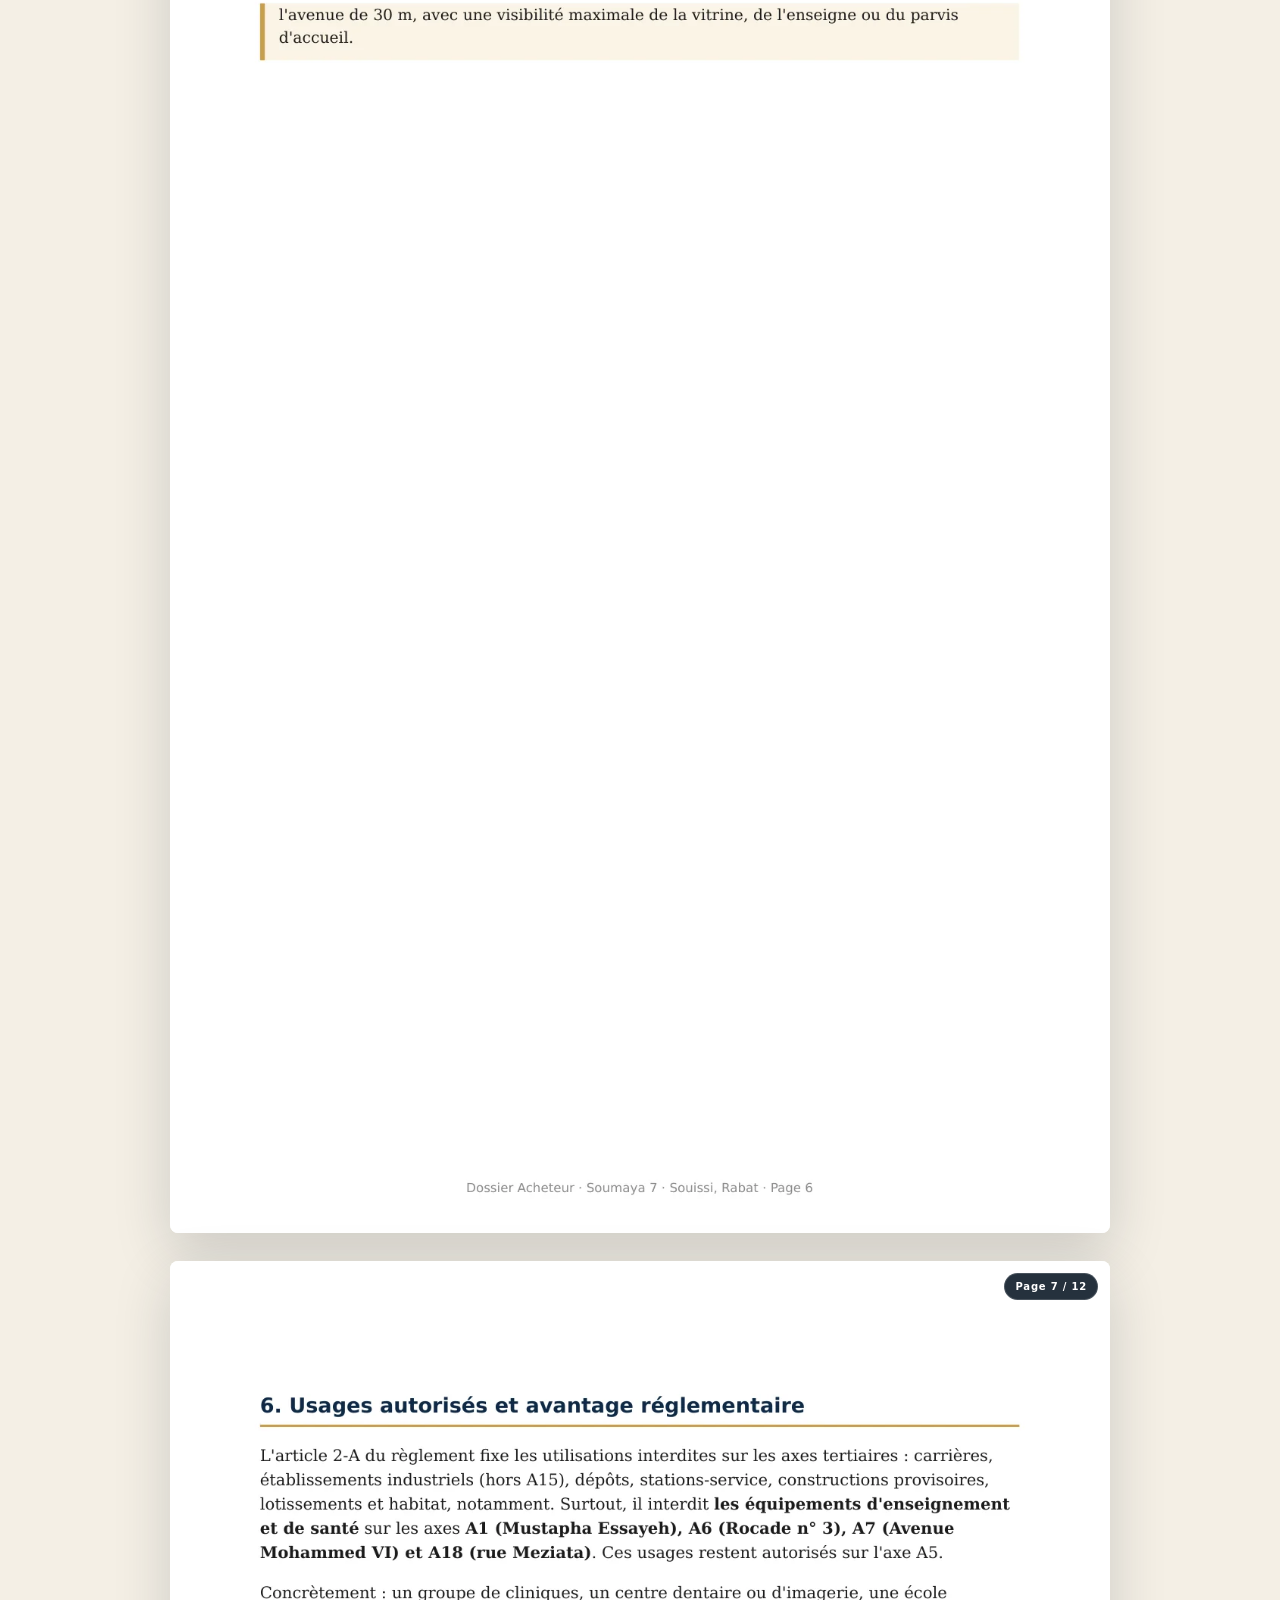
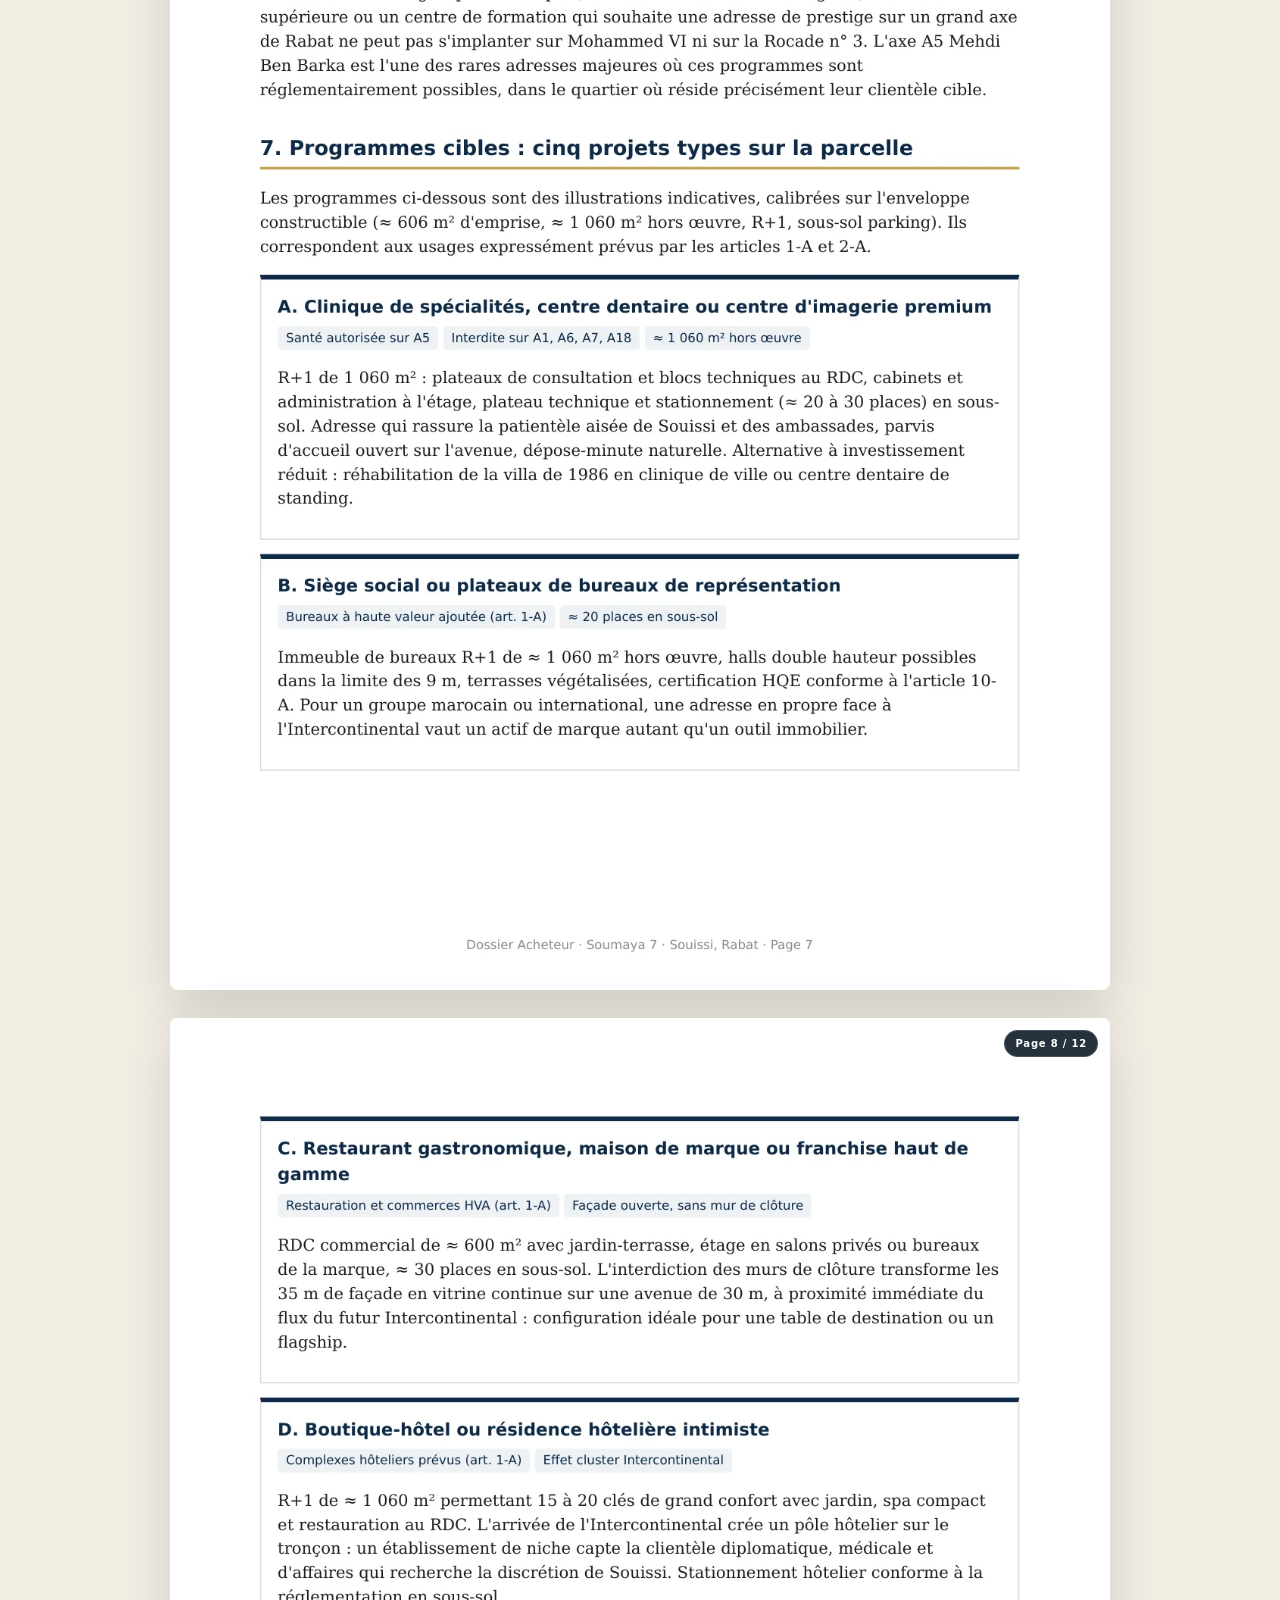
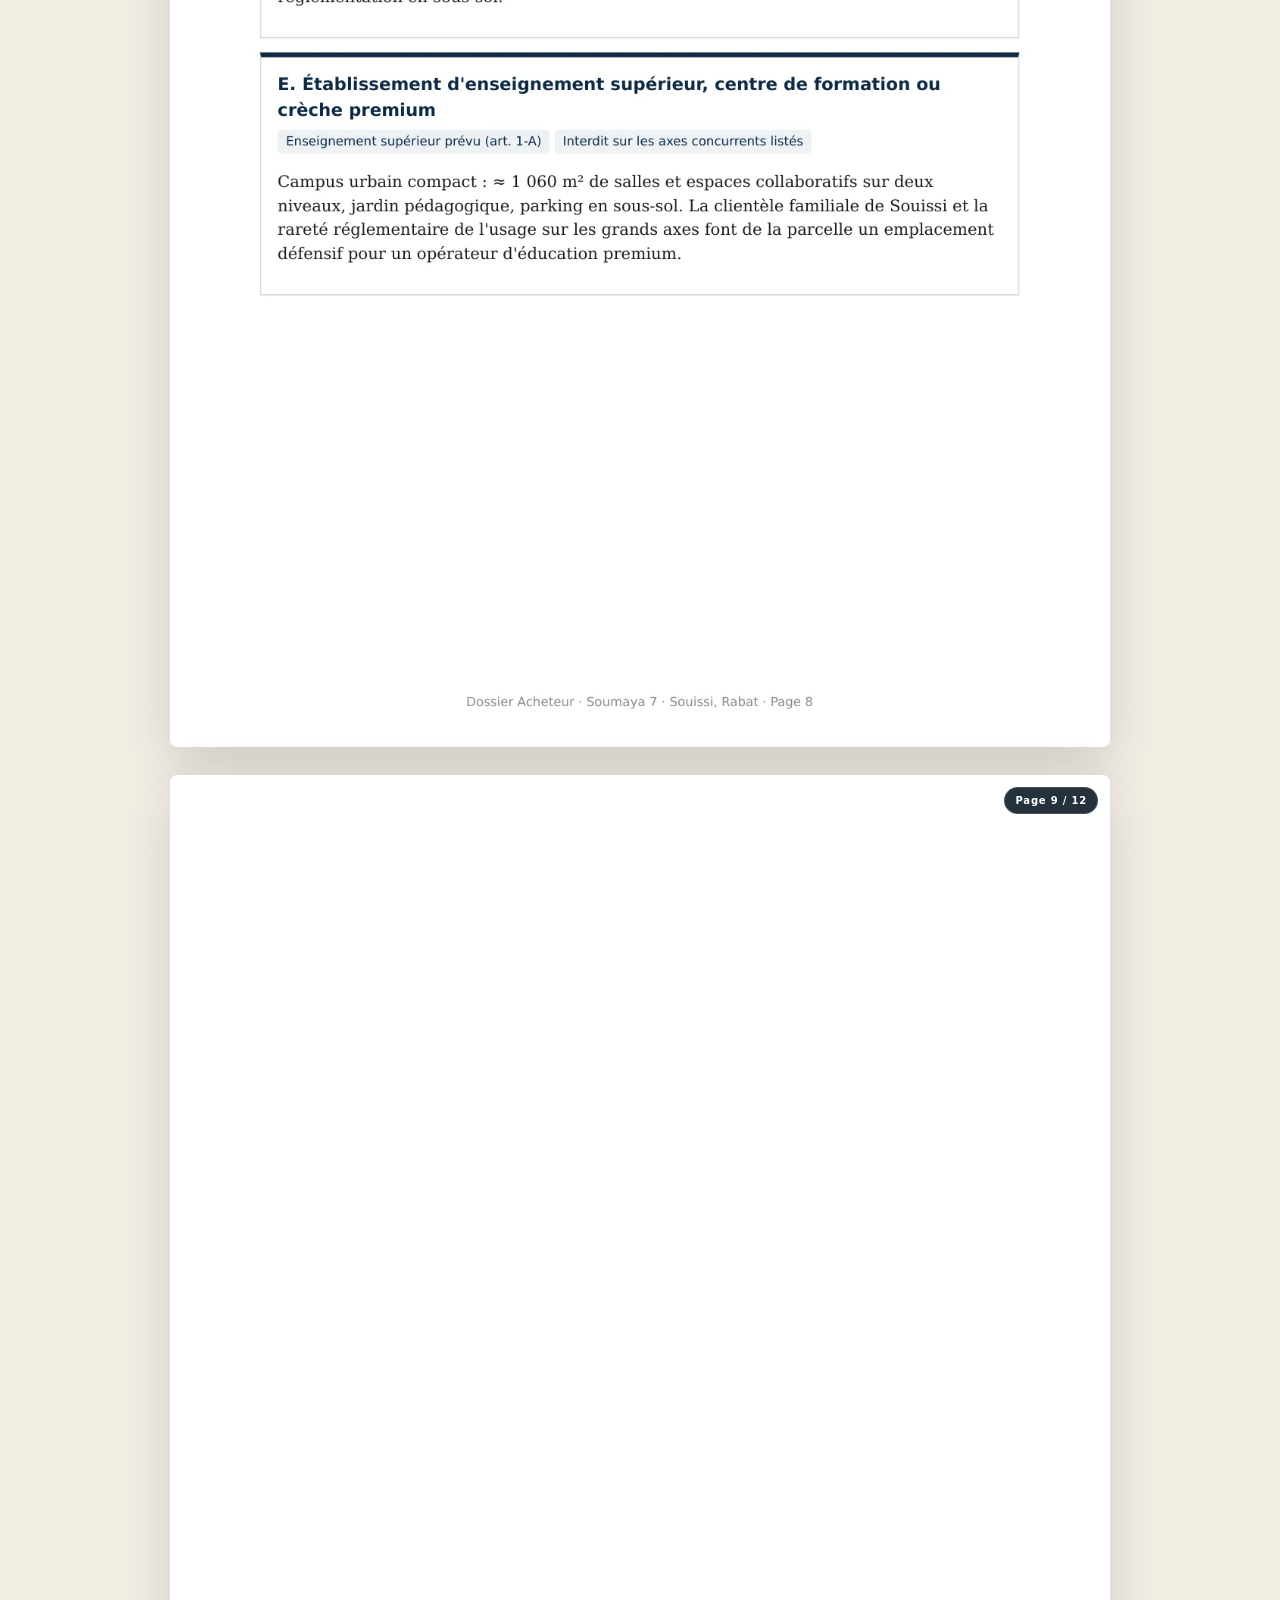
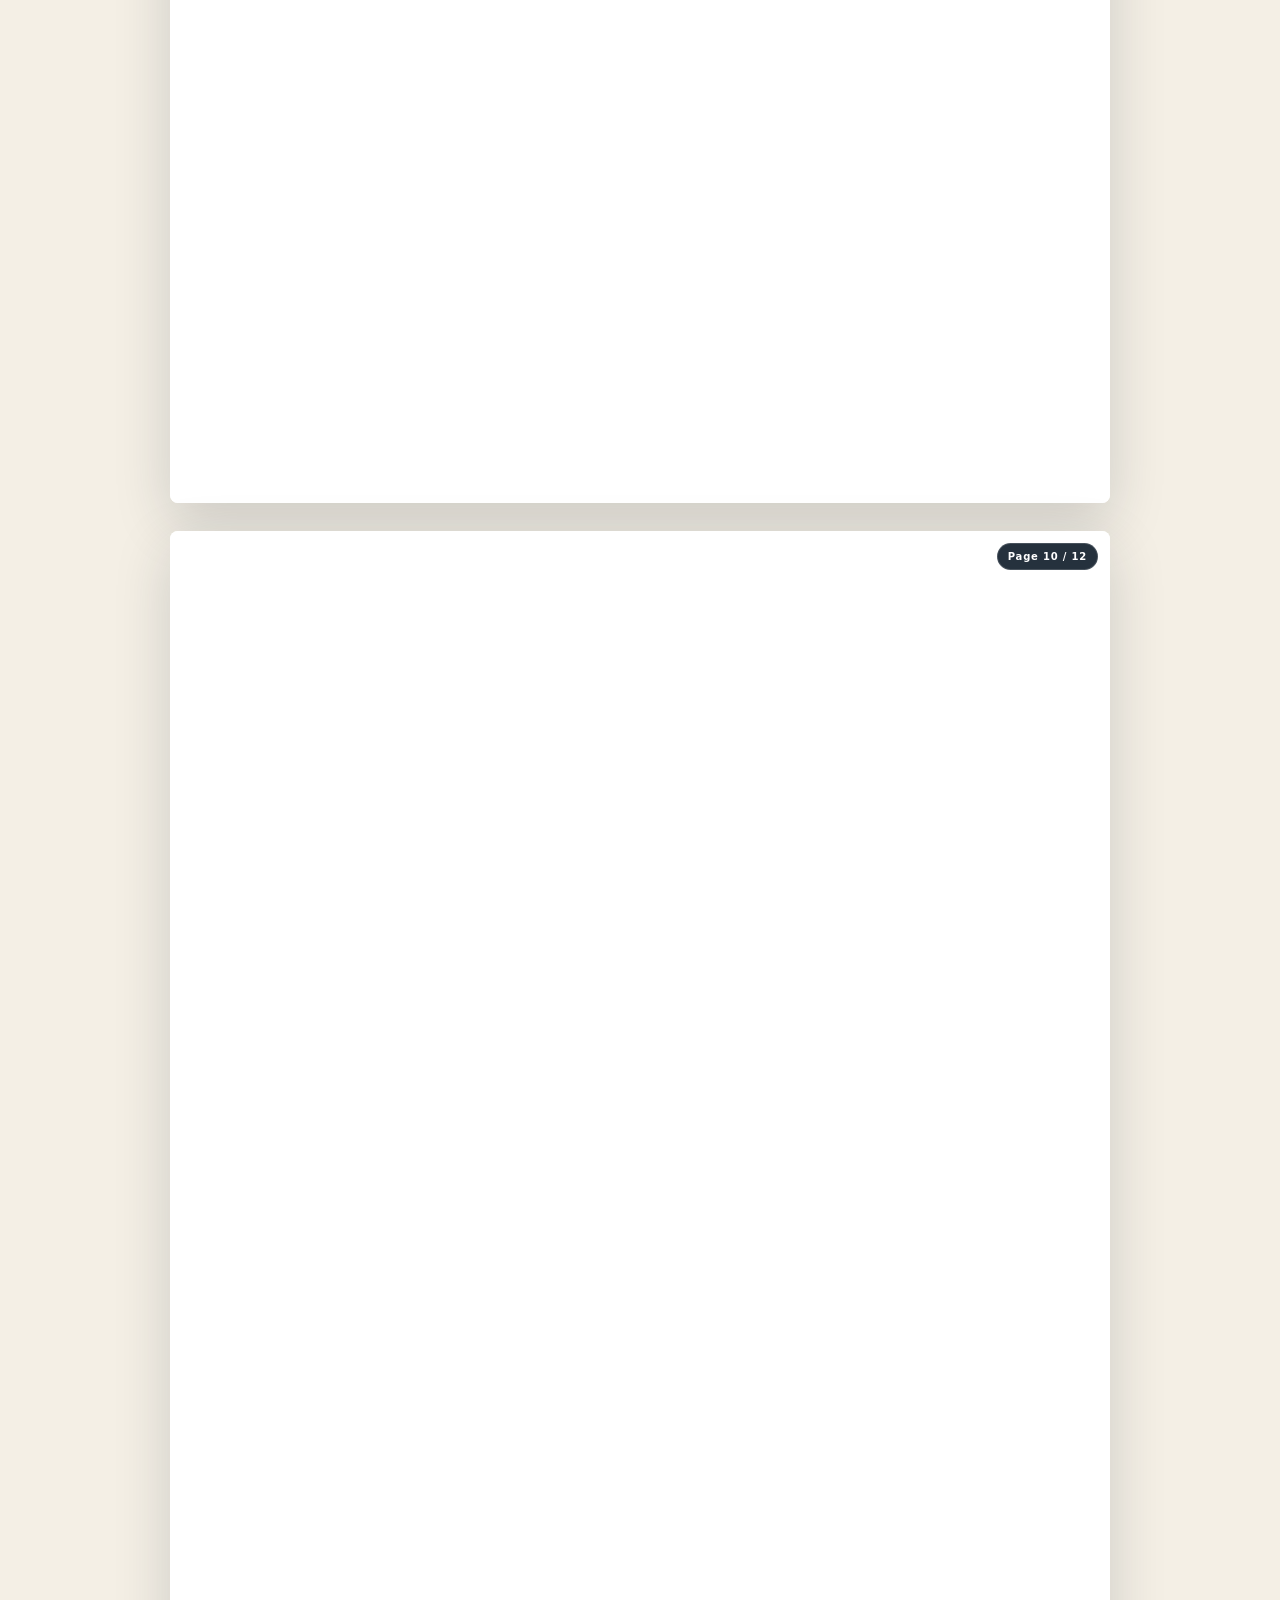
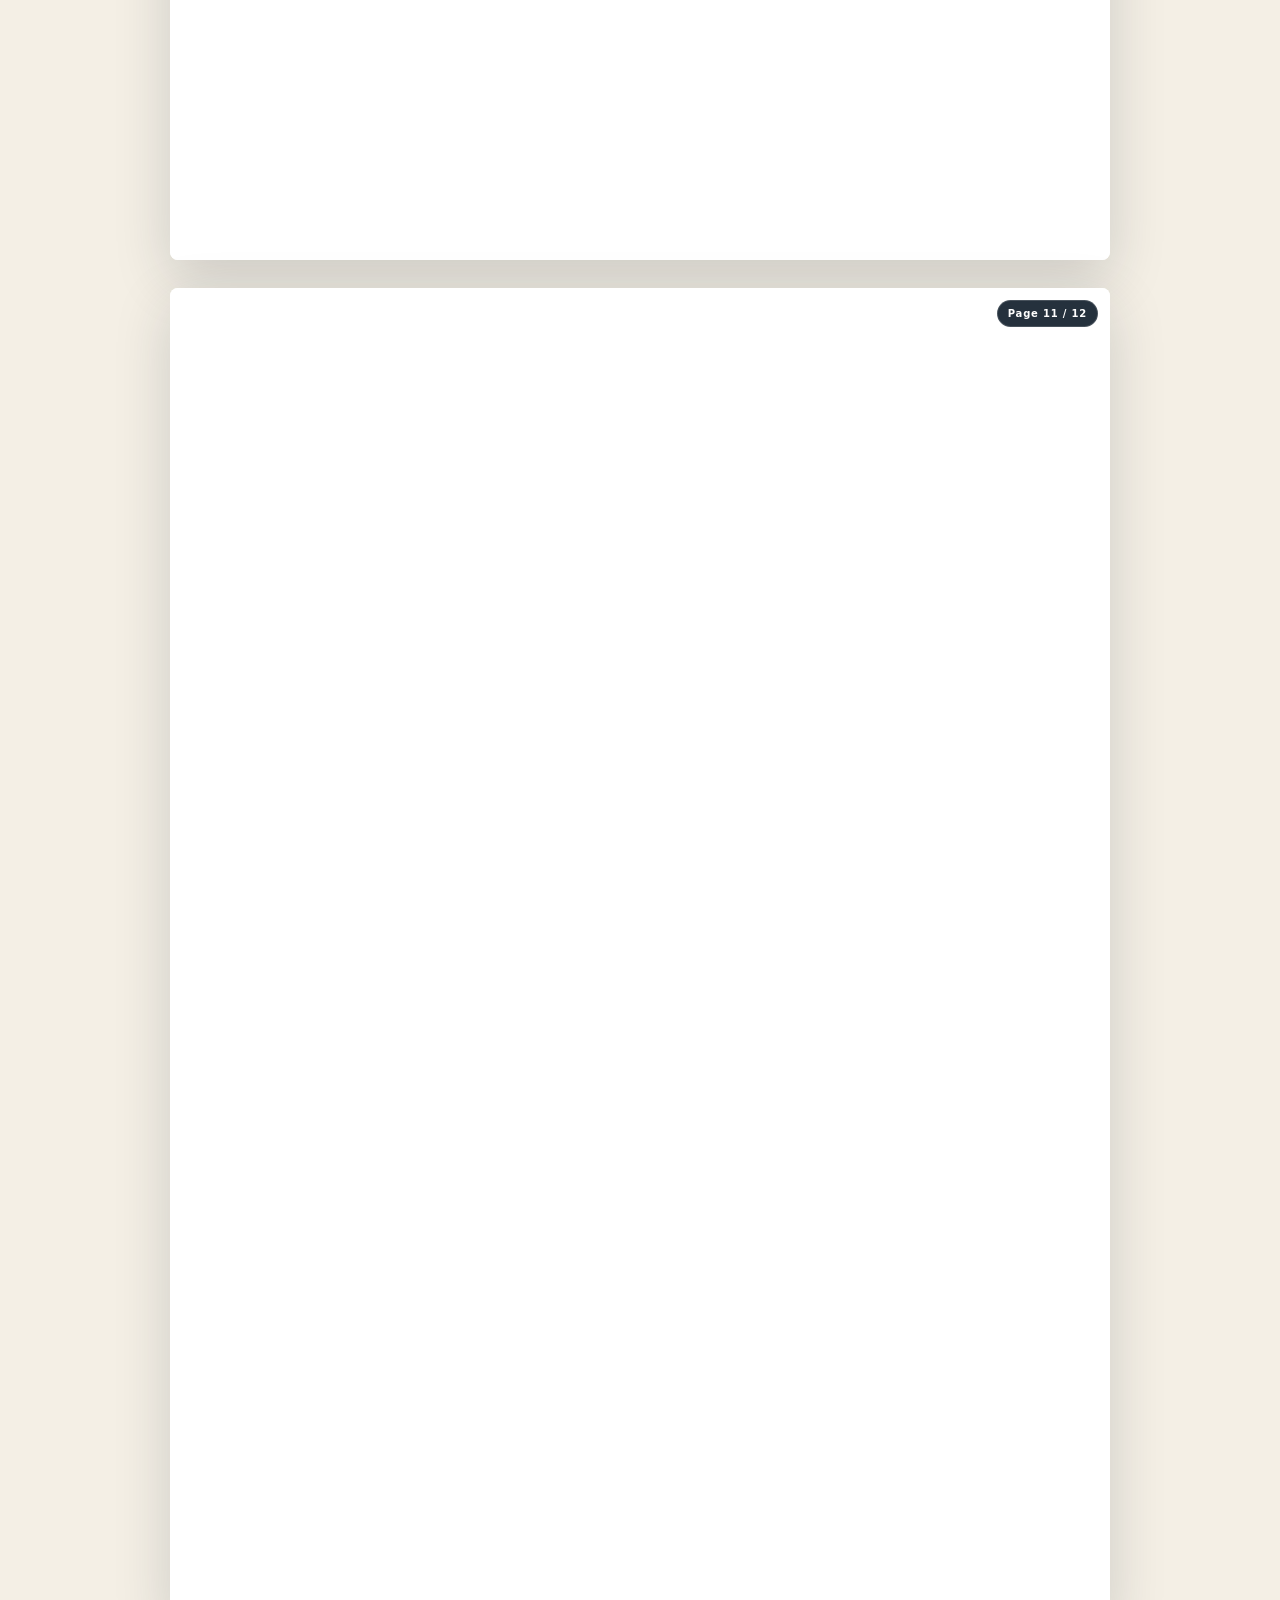
==== commit 0e80bf06: "Héro plus compact : suppression de la hauteur plein écran Co-Authored-By: Claude Opus 5.5 <noreply@a" ====
--- a/public/index.html
+++ b/public/index.html
@@ -125,6 +125,10 @@
 html[lang=zh-Hans] body{font-family:Inter,"PingFang SC","Hiragino Sans GB","Microsoft YaHei","Noto Sans SC",sans-serif}
 html[lang=ar] .kicker,html[lang=zh-Hans] .kicker,html[lang=ar] .stat span,html[lang=zh-Hans] .stat span{letter-spacing:.04em}
 html[lang=ar] h1 span,html[lang=ar] .lead{line-height:1.8}
+/* Héro plus compact : suppression de la hauteur plein écran et des grands vides */
+.hero{min-height:0;padding:44px 0 40px;gap:44px}
+@media(max-width:900px){.hero{padding-top:32px}}
+@media(max-width:600px){.hero{padding:26px 0 32px;gap:24px}.hero-cta{margin-bottom:18px}}
 </style>
 
 <script>
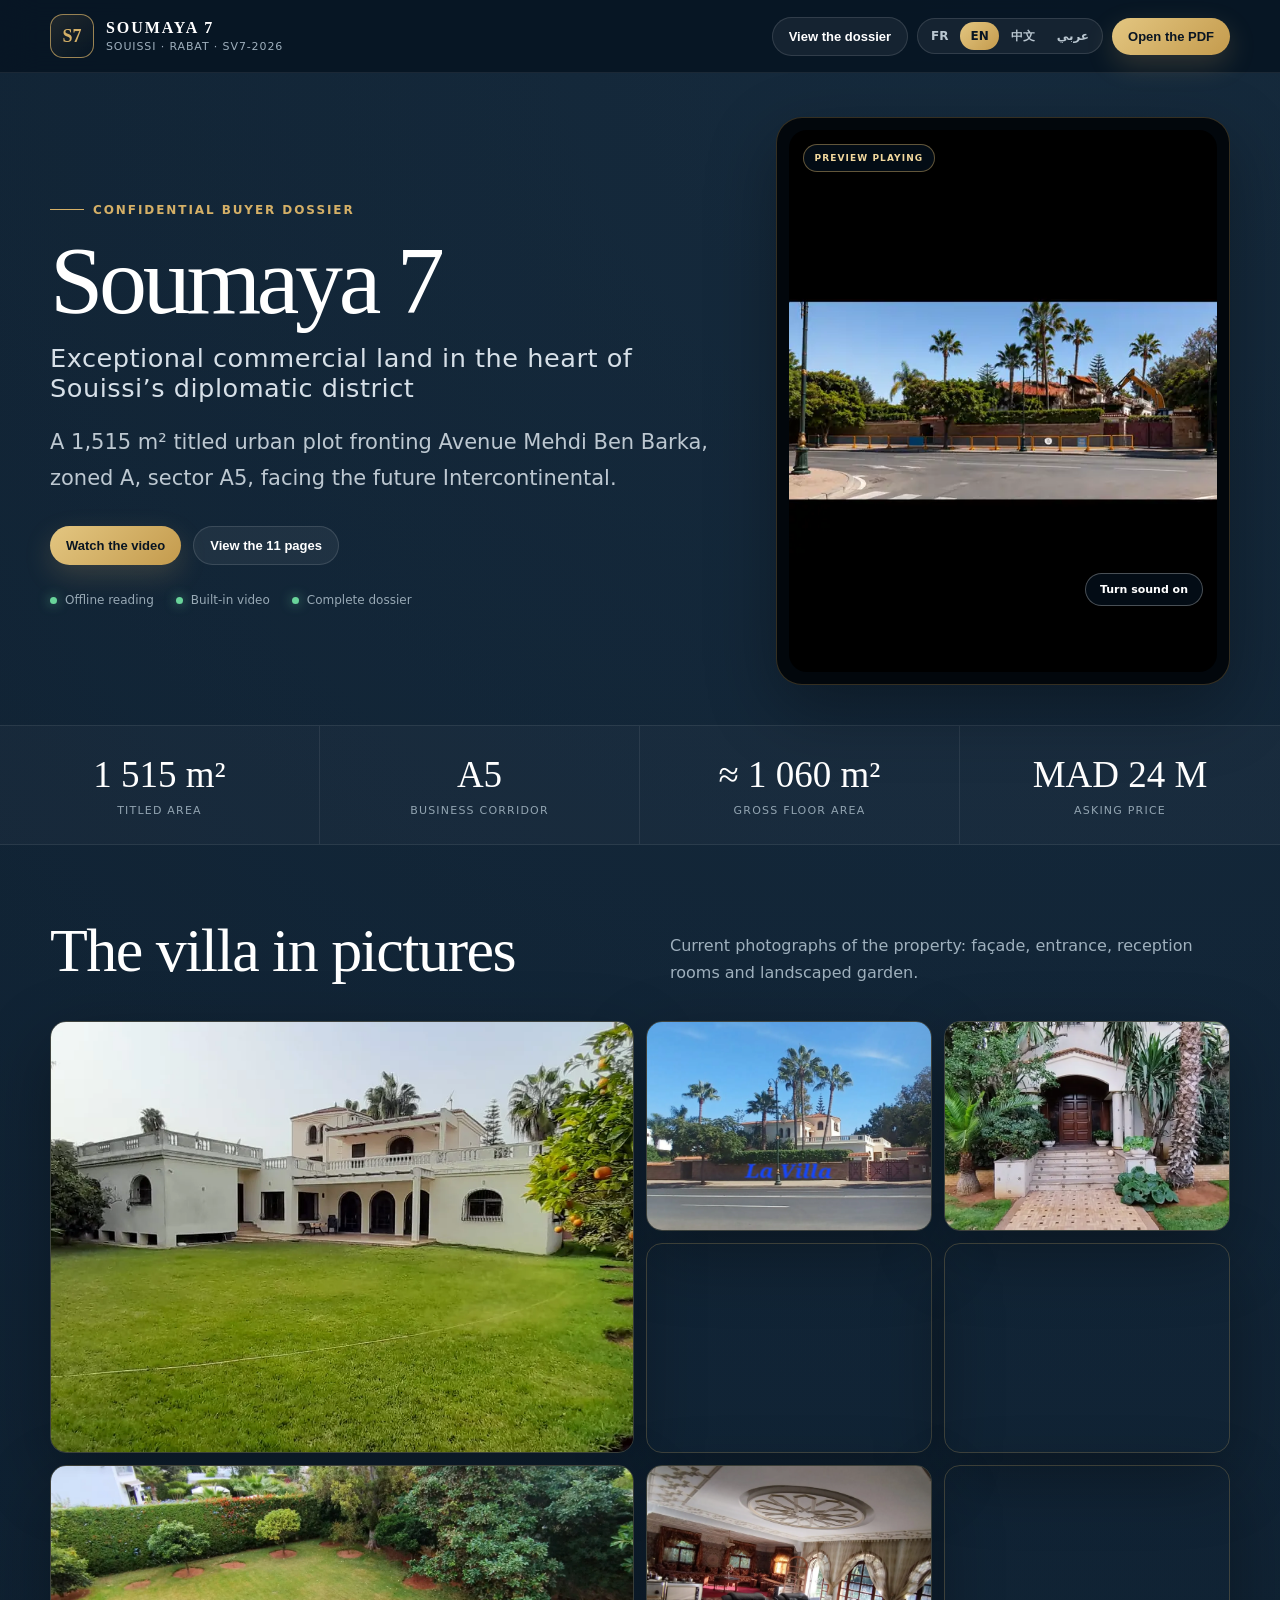
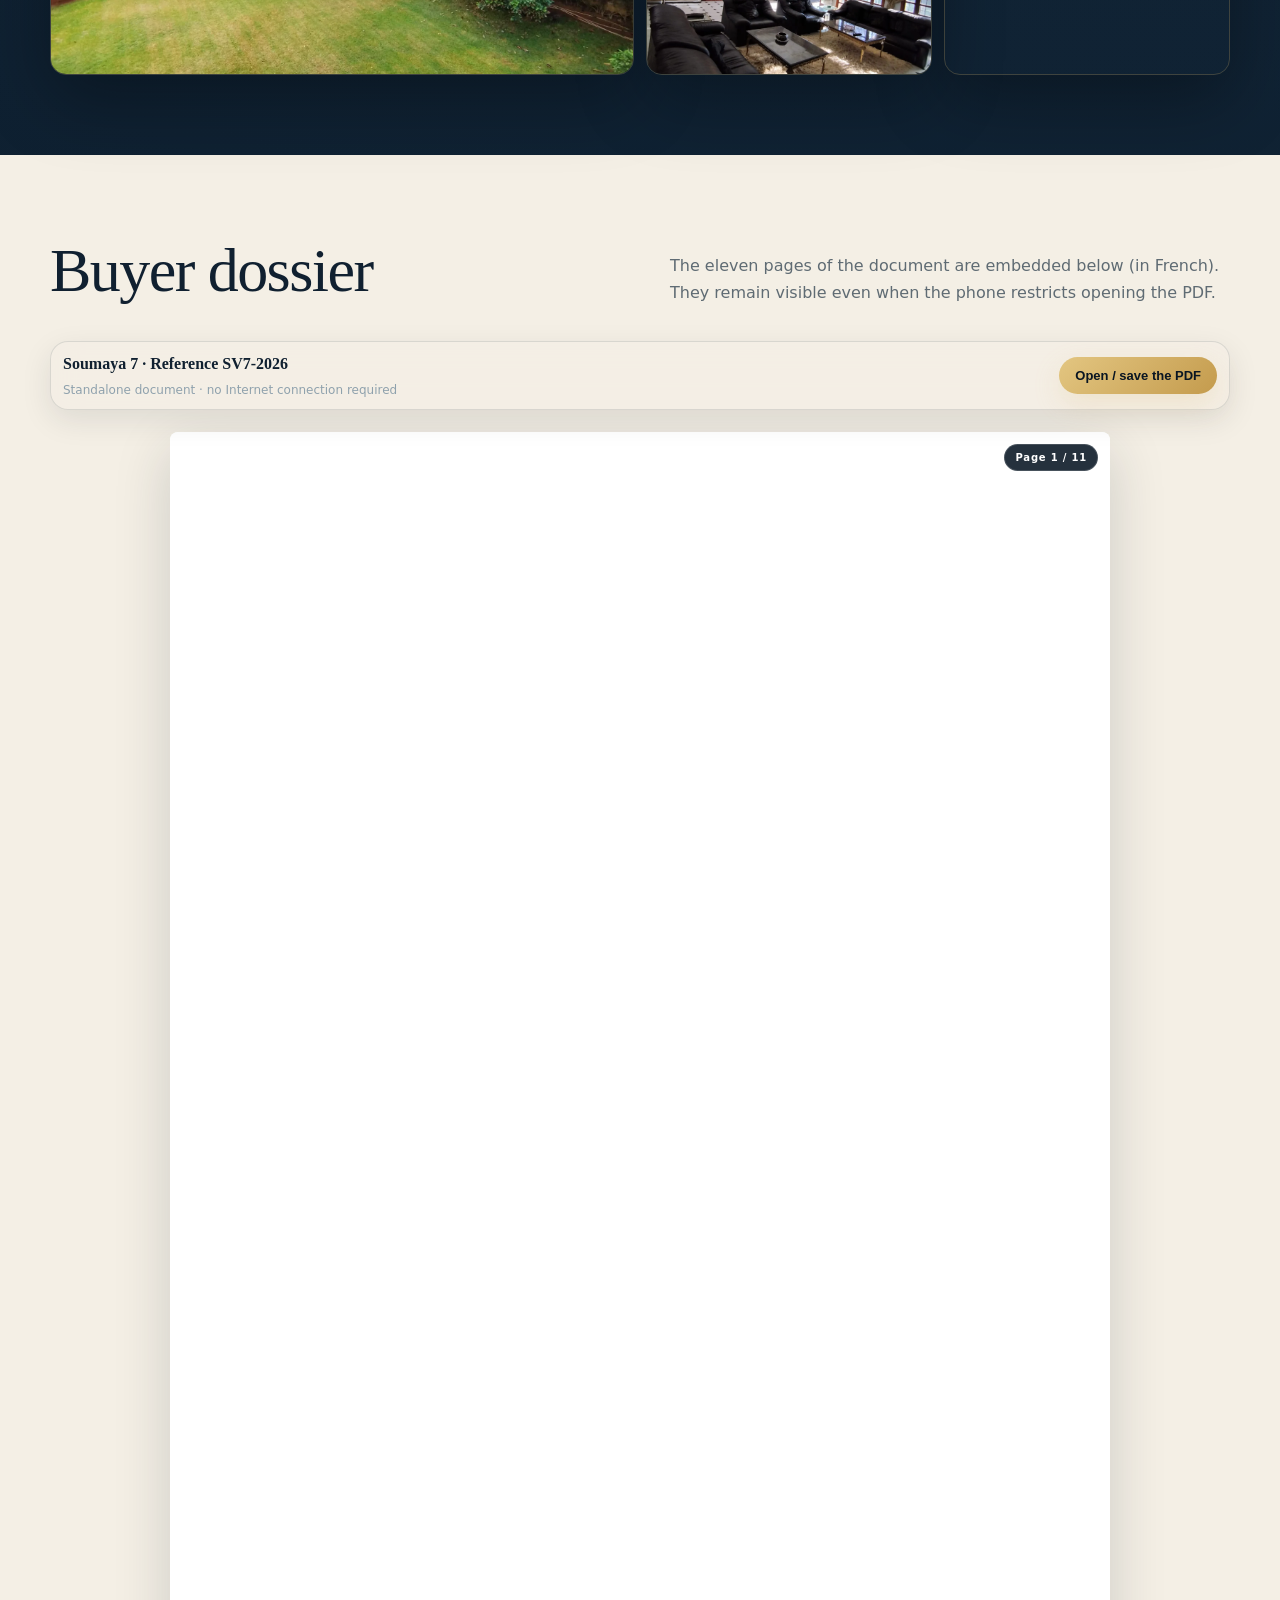
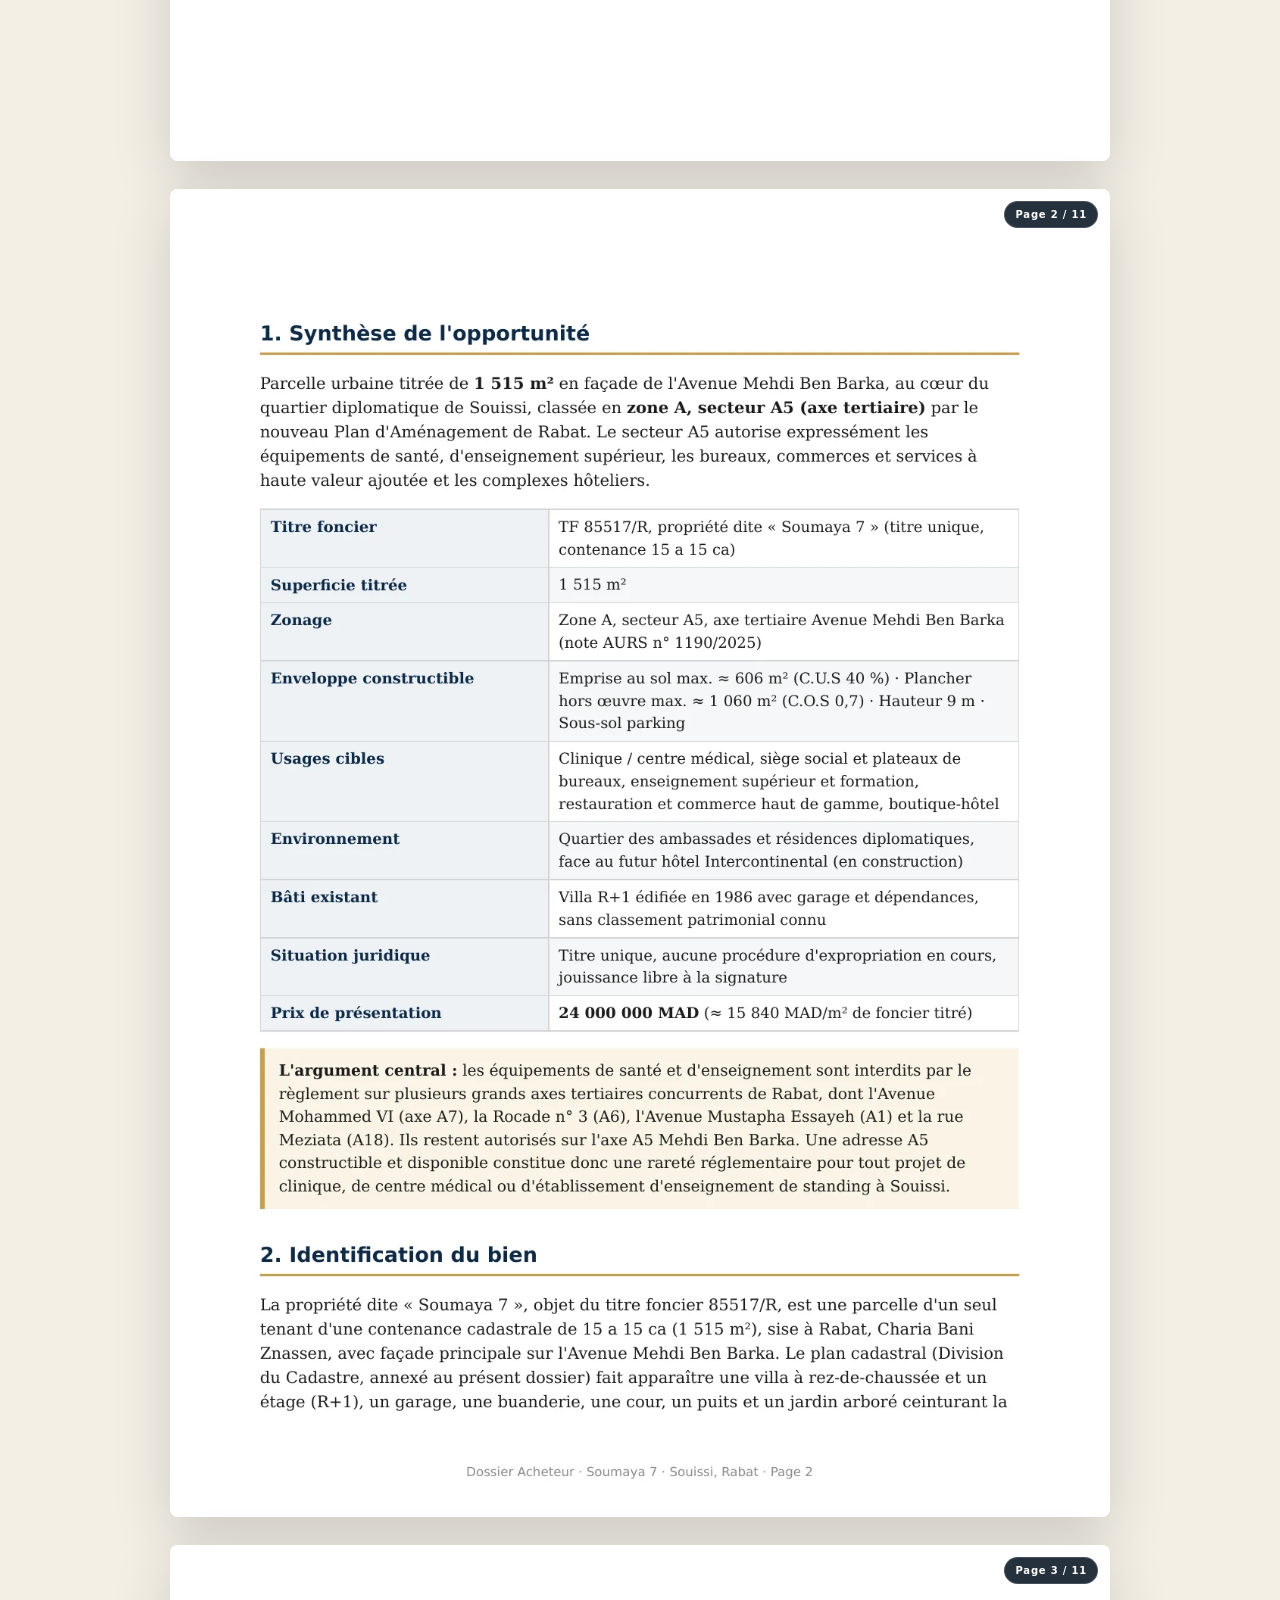
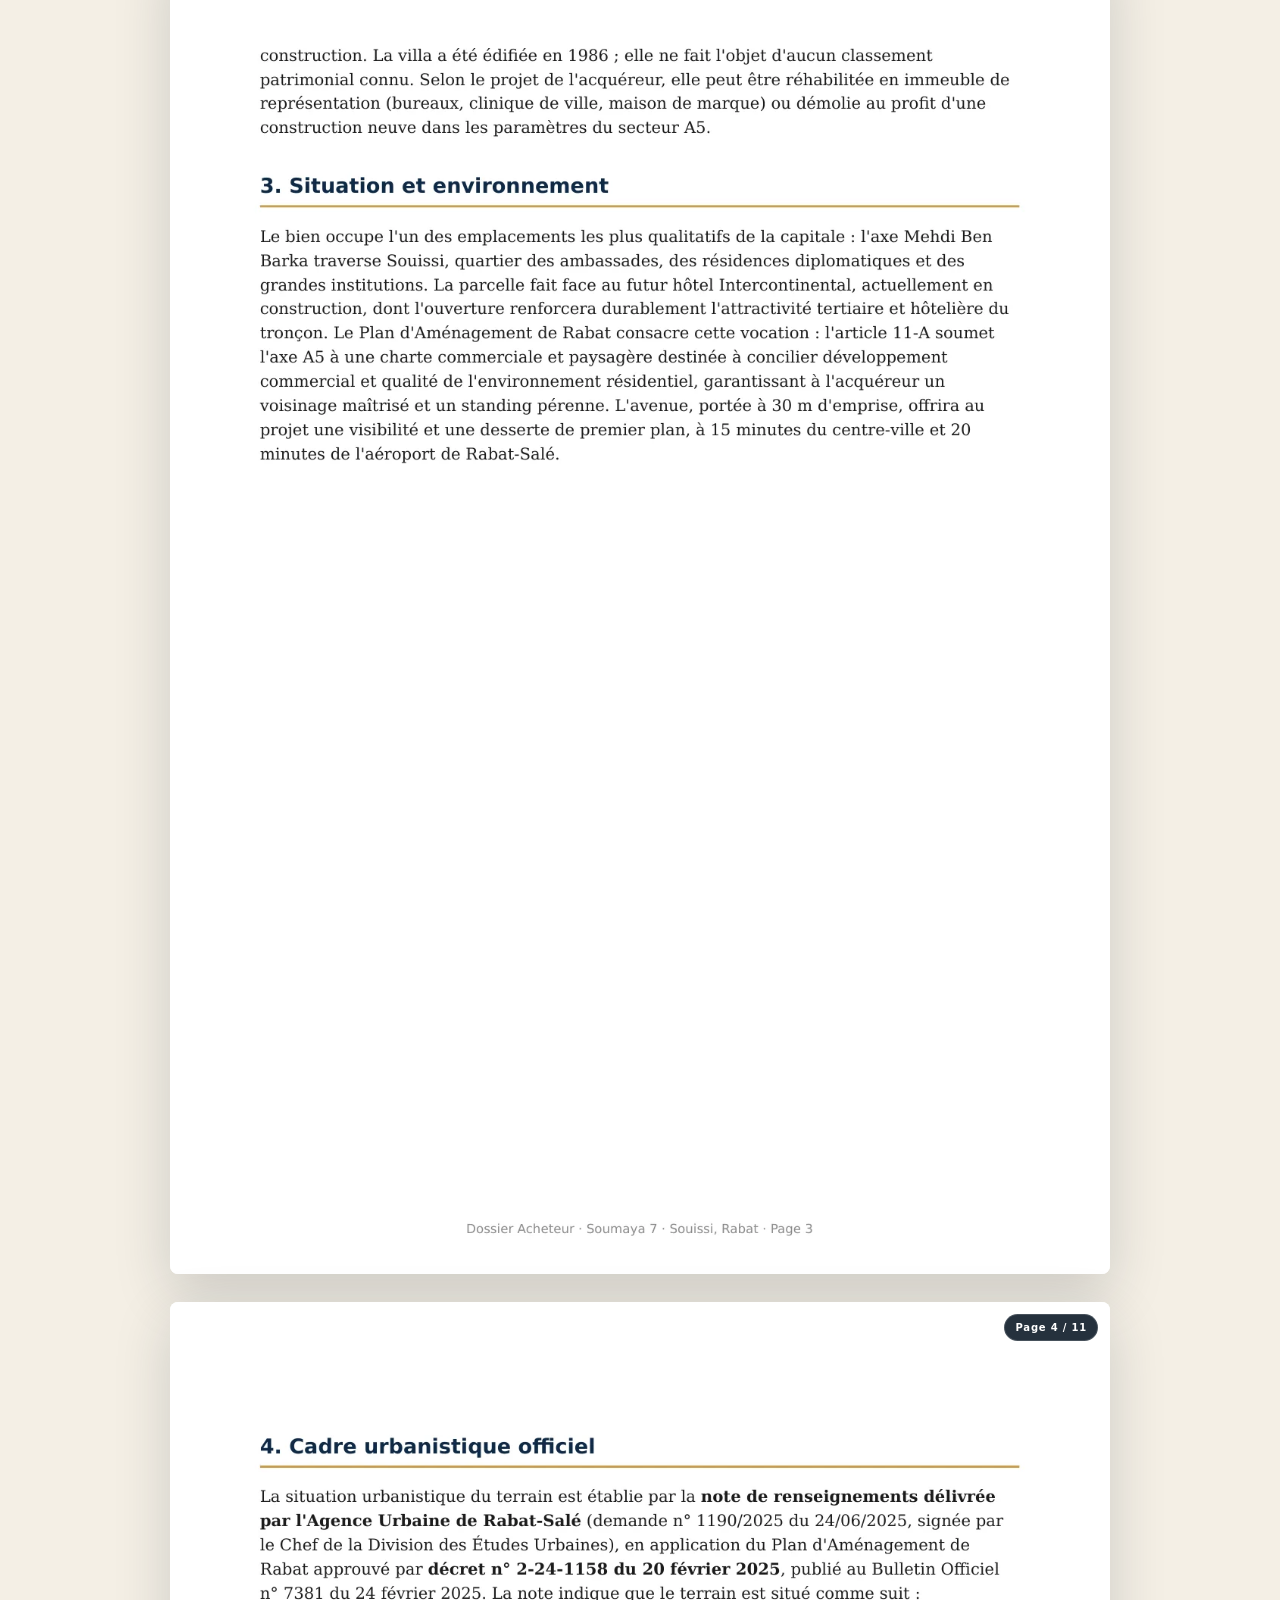
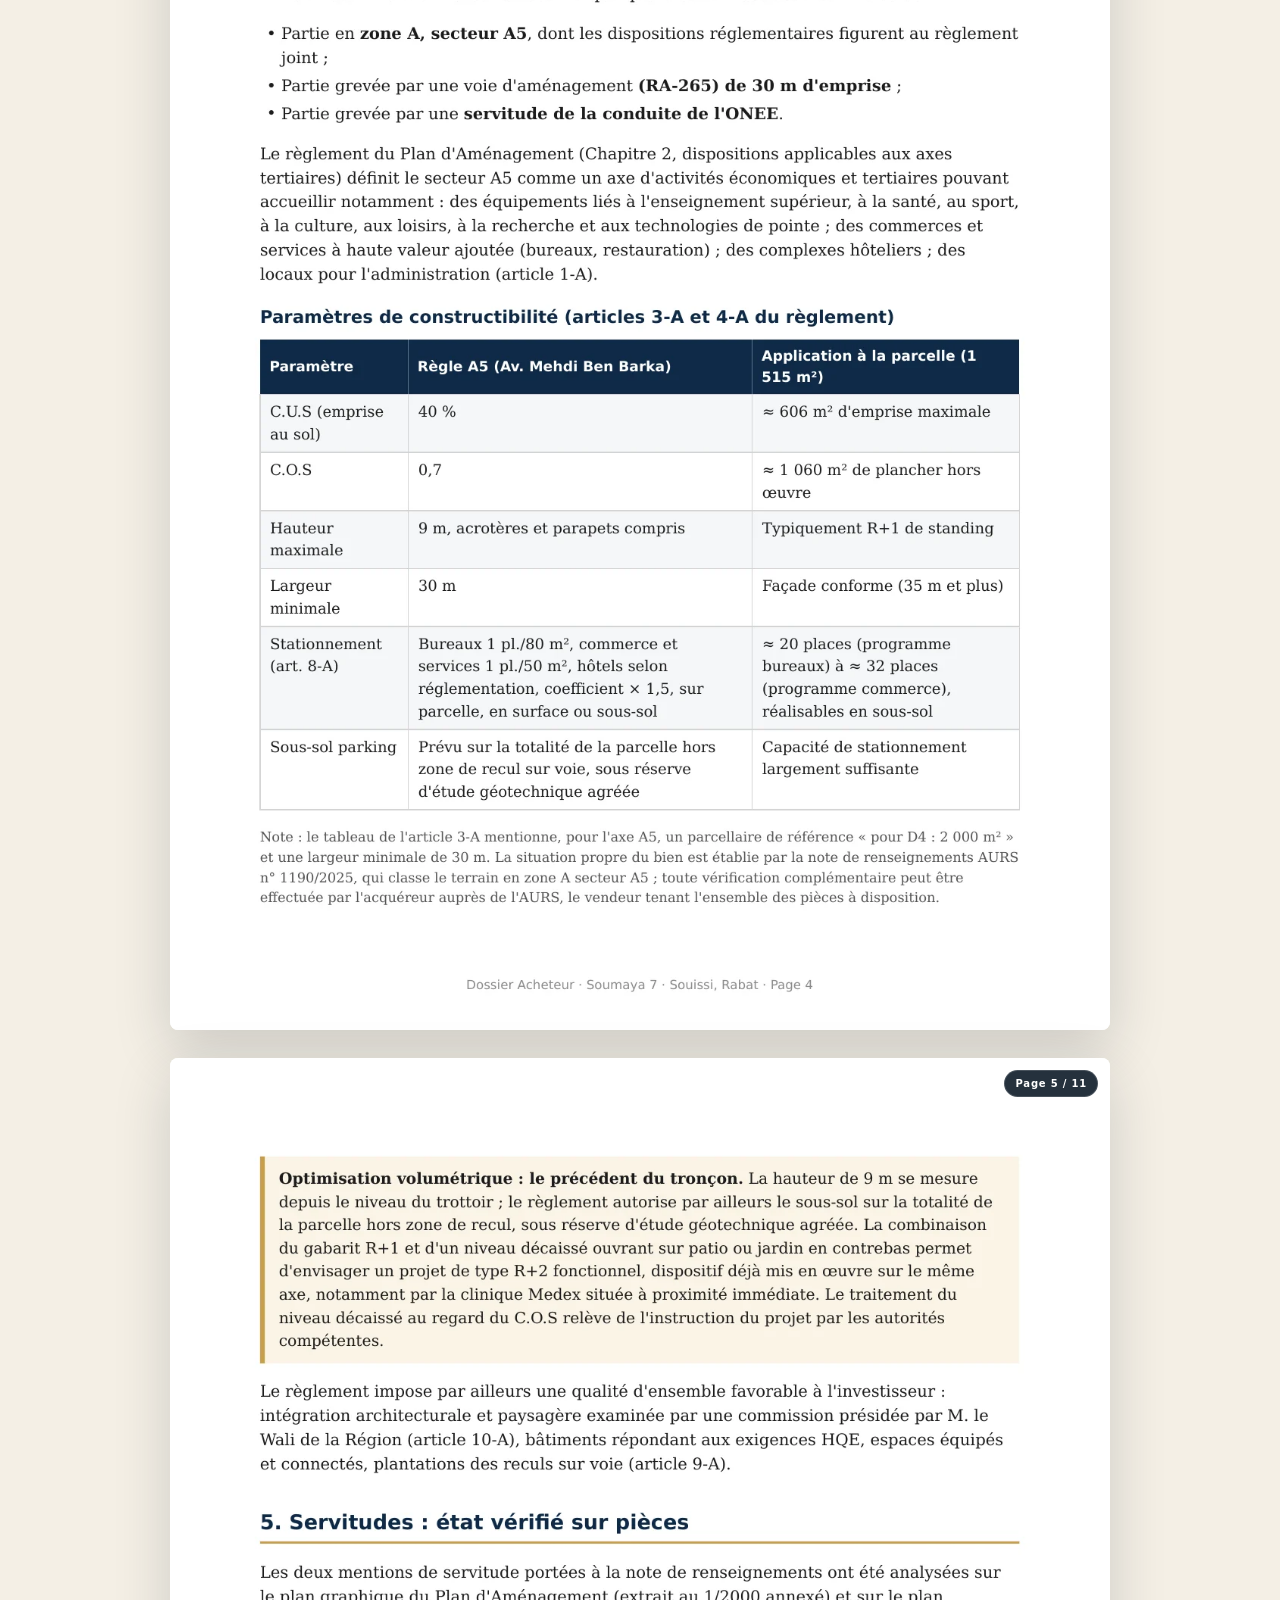
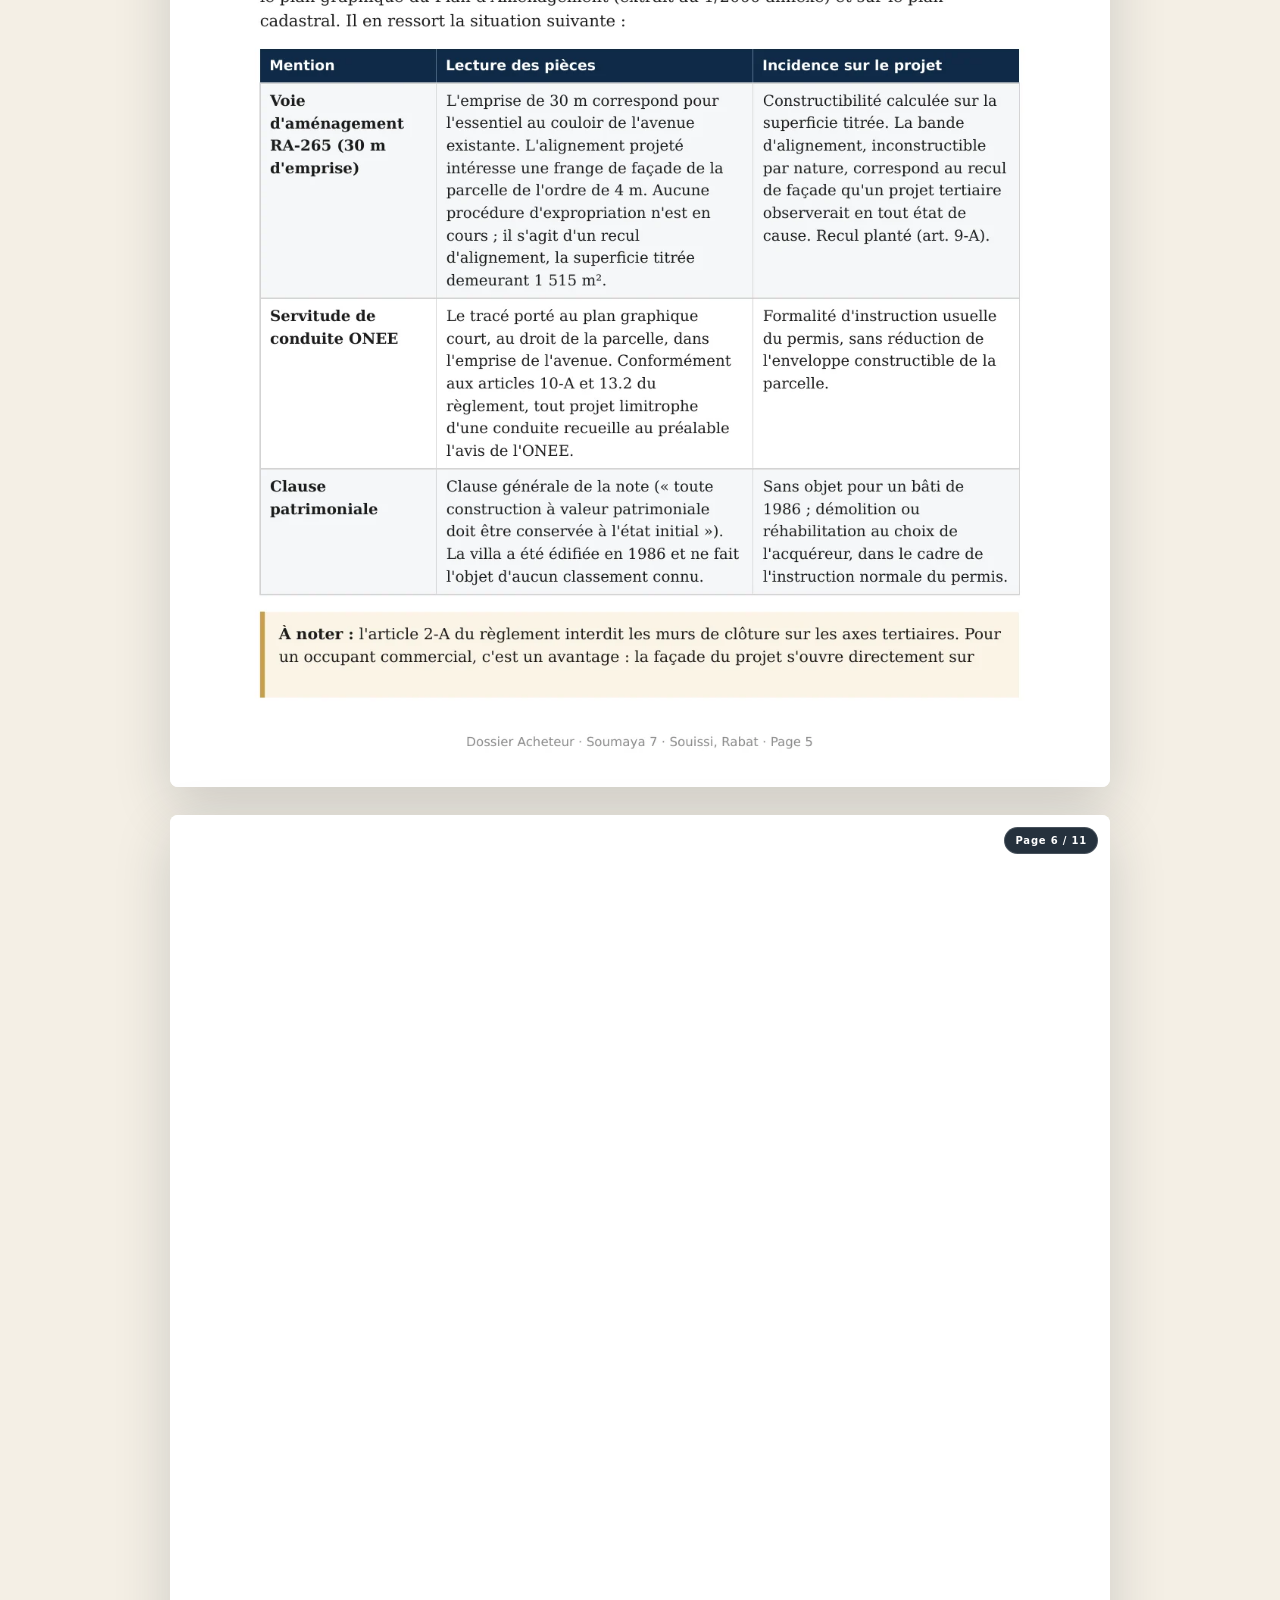
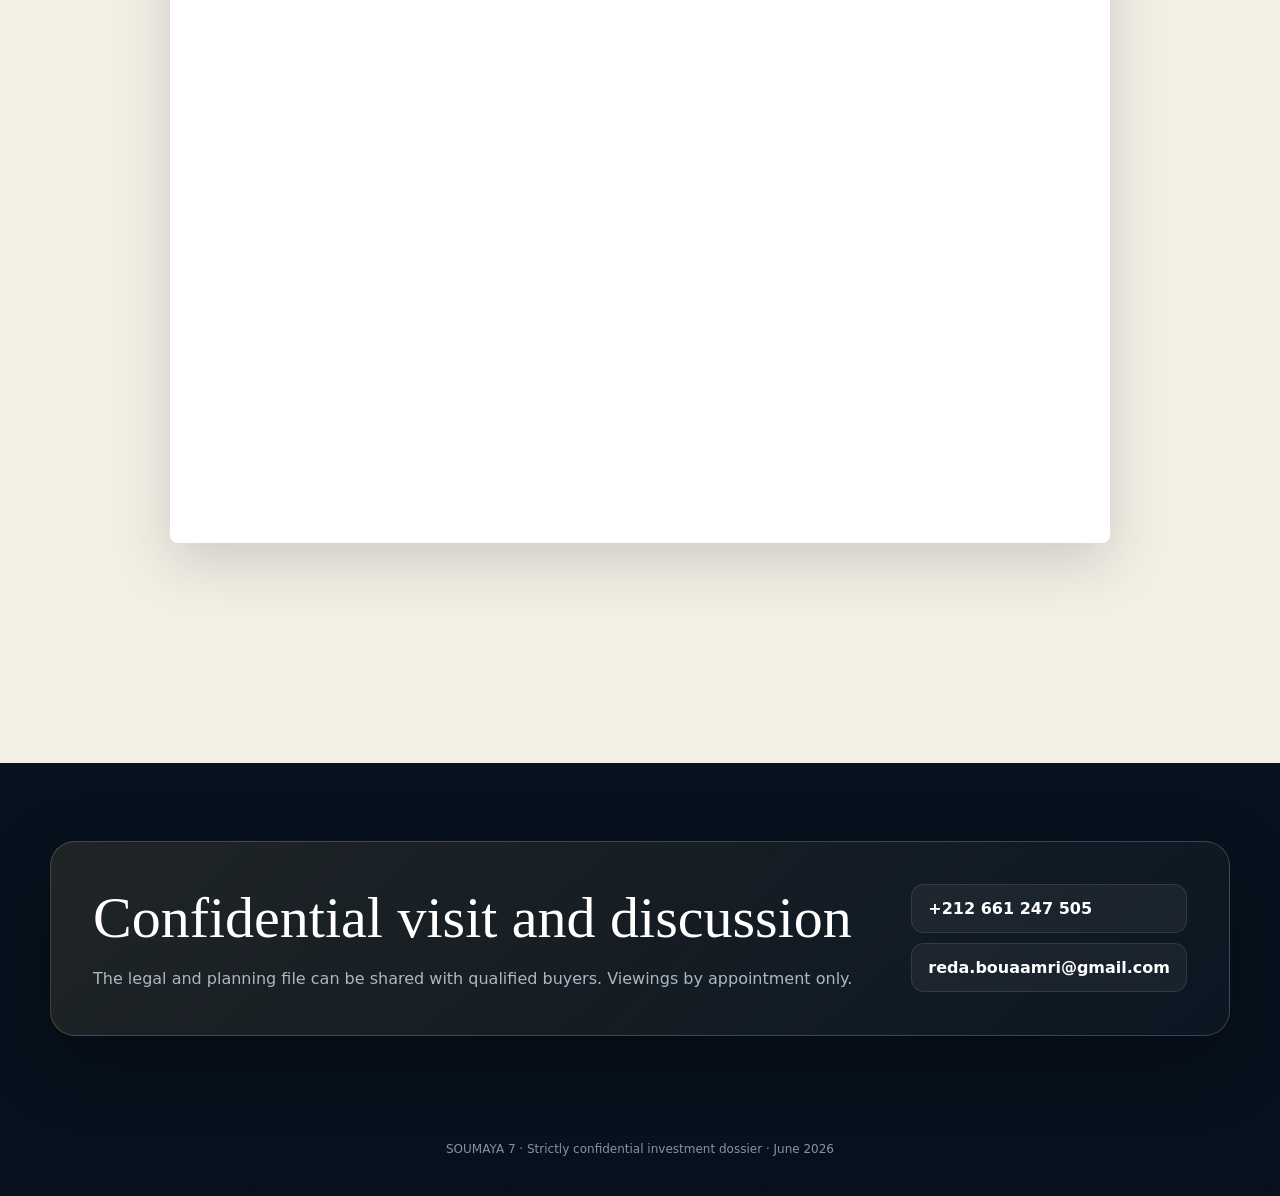
==== commit ee7f2f50: "Galerie photos de la villa, page 10 fusionnée avec le plan (site et PDF) Co-Authored-By: Claude Opus" ====
--- a/public/index.html
+++ b/public/index.html
@@ -10,7 +10,7 @@
 <link rel="icon" href="data:image/svg+xml,%3Csvg xmlns='http://www.w3.org/2000/svg' viewBox='0 0 100 100'%3E%3Crect width='100' height='100' rx='22' fill='%23071523'/%3E%3Ctext x='50' y='61' text-anchor='middle' font-size='38' font-family='Georgia' font-weight='700' fill='%23d7b46a'%3ES7%3C/text%3E%3C/svg%3E">
 <script>
 (function(){
-  var D={"fr": {"title": "SOUMAYA 7 | Dossier confidentiel · Lecture automatique", "nav.dossier": "Voir le dossier", "nav.pdf": "Ouvrir le PDF", "kicker": "Dossier acheteur confidentiel", "h1sub": "Foncier commercial d’exception au cœur du quartier diplomatique de Souissi", "lead": "Parcelle urbaine titrée de 1 515 m² en façade de l’Avenue Mehdi Ben Barka, classée en zone A, secteur A5, face au futur Intercontinental.", "cta.video": "Voir la vidéo", "cta.pages": "Consulter les 12 pages", "micro.1": "Lecture hors ligne", "micro.2": "Vidéo intégrée", "micro.3": "Dossier complet", "conf": "STRICTEMENT CONFIDENTIEL", "b.auto": "LECTURE AUTOMATIQUE", "b.sound": "VIDÉO AVEC SON", "b.playing": "VIDÉO EN LECTURE", "b.preview": "APERÇU EN LECTURE", "b.loading": "CHARGEMENT DU SON", "s.on": "Activer le son", "s.off": "Couper le son", "st.1": "Superficie titrée", "st.2": "Axe tertiaire", "st.3": "Plancher hors œuvre", "st.4": "Prix de présentation", "st.4v": "24 M MAD", "dos.h": "Dossier acheteur", "dos.p": "Les douze pages du document sont directement intégrées ci-dessous. Elles restent visibles même lorsque l’ouverture du PDF est limitée par le téléphone.", "dos.ref": "Soumaya 7 · Référence SV7-2026", "dos.note": "Document autonome · aucune connexion Internet nécessaire", "dos.btn": "Ouvrir / enregistrer le PDF", "page": "Page {n} / 12", "con.h": "Visite et échange confidentiel", "con.p": "Le dossier juridique et urbanistique peut être communiqué aux acquéreurs qualifiés. Visites uniquement sur rendez-vous.", "foot": "SOUMAYA 7 · Dossier d’investissement strictement confidentiel · Juin 2026", "pdf.alert": "Le PDF est déjà visible page par page dans cette présentation.", "lang": "Langue"}, "en": {"title": "SOUMAYA 7 | Confidential dossier", "nav.dossier": "View the dossier", "nav.pdf": "Open the PDF", "kicker": "Confidential buyer dossier", "h1sub": "Exceptional commercial land in the heart of Souissi’s diplomatic district", "lead": "A 1,515 m² titled urban plot fronting Avenue Mehdi Ben Barka, zoned A, sector A5, facing the future Intercontinental.", "cta.video": "Watch the video", "cta.pages": "View the 12 pages", "micro.1": "Offline reading", "micro.2": "Built-in video", "micro.3": "Complete dossier", "conf": "STRICTLY CONFIDENTIAL", "b.auto": "AUTOPLAY", "b.sound": "VIDEO WITH SOUND", "b.playing": "VIDEO PLAYING", "b.preview": "PREVIEW PLAYING", "b.loading": "LOADING SOUND", "s.on": "Turn sound on", "s.off": "Mute", "st.1": "Titled area", "st.2": "Business corridor", "st.3": "Gross floor area", "st.4": "Asking price", "st.4v": "MAD 24 M", "dos.h": "Buyer dossier", "dos.p": "The twelve pages of the document are embedded below (in French). They remain visible even when the phone restricts opening the PDF.", "dos.ref": "Soumaya 7 · Reference SV7-2026", "dos.note": "Standalone document · no Internet connection required", "dos.btn": "Open / save the PDF", "page": "Page {n} / 12", "con.h": "Confidential visit and discussion", "con.p": "The legal and planning file can be shared with qualified buyers. Viewings by appointment only.", "foot": "SOUMAYA 7 · Strictly confidential investment dossier · June 2026", "pdf.alert": "The PDF is already shown page by page in this presentation.", "lang": "Language"}, "zh": {"title": "SOUMAYA 7 | 机密投资资料", "nav.dossier": "查看资料", "nav.pdf": "打开 PDF", "kicker": "买方机密资料", "h1sub": "苏伊西外交使馆区核心的稀缺商业用地", "lead": "已登记产权的 1,515 平方米城市地块,临 Mehdi Ben Barka 大道,规划为 A 区 A5 分区,正对未来的洲际酒店。", "cta.video": "观看视频", "cta.pages": "查看 12 页资料", "micro.1": "支持离线阅读", "micro.2": "内嵌视频", "micro.3": "完整资料", "conf": "严格保密", "b.auto": "自动播放", "b.sound": "有声播放", "b.playing": "视频播放中", "b.preview": "预览播放中", "b.loading": "正在加载声音", "s.on": "开启声音", "s.off": "静音", "st.1": "产权面积", "st.2": "商务办公轴线", "st.3": "建筑面积", "st.4": "报价", "st.4v": "2,400 万迪拉姆", "dos.h": "买方资料", "dos.p": "以下直接展示文件的十二页内容(法文版)。即使手机限制打开 PDF,也可正常查看。", "dos.ref": "Soumaya 7 · 编号 SV7-2026", "dos.note": "独立文件 · 无需联网", "dos.btn": "打开 / 保存 PDF", "page": "第 {n} / 12 页", "con.h": "预约参观与保密洽谈", "con.p": "法律及城市规划资料可提供给合格买家。仅限预约参观。", "foot": "SOUMAYA 7 · 严格保密投资资料 · 2026 年 6 月", "pdf.alert": "PDF 已在本页面逐页展示。", "lang": "语言"}, "ar": {"title": "SOUMAYA 7 | ملف سري", "nav.dossier": "عرض الملف", "nav.pdf": "فتح ملف PDF", "kicker": "ملف المشتري السري", "h1sub": "عقار تجاري استثنائي في قلب الحي الدبلوماسي بالسويسي", "lead": "قطعة أرضية حضرية محفّظة مساحتها 1515 م² تطل على شارع المهدي بن بركة، مصنّفة في المنطقة A، القطاع A5، قبالة فندق إنتركونتيننتال المستقبلي.", "cta.video": "شاهد الفيديو", "cta.pages": "تصفّح الصفحات الـ12", "micro.1": "قراءة دون اتصال", "micro.2": "فيديو مدمج", "micro.3": "ملف كامل", "conf": "سري للغاية", "b.auto": "تشغيل تلقائي", "b.sound": "فيديو مع الصوت", "b.playing": "الفيديو قيد التشغيل", "b.preview": "معاينة قيد التشغيل", "b.loading": "جارٍ تحميل الصوت", "s.on": "تشغيل الصوت", "s.off": "كتم الصوت", "st.1": "المساحة المحفّظة", "st.2": "محور الأنشطة الثالثية", "st.3": "المساحة المبنية الإجمالية", "st.4": "السعر المعروض", "st.4v": "24 مليون درهم", "dos.h": "ملف المشتري", "dos.p": "الصفحات الاثنتا عشرة من الوثيقة مدمجة أدناه (باللغة الفرنسية). وتبقى ظاهرة حتى عندما يقيّد الهاتف فتح ملف PDF.", "dos.ref": "Soumaya 7 · المرجع SV7-2026", "dos.note": "وثيقة مستقلة · لا حاجة للاتصال بالإنترنت", "dos.btn": "فتح / حفظ ملف PDF", "page": "الصفحة {n} / 12", "con.h": "زيارة ونقاش سري", "con.p": "يمكن تقديم الملف القانوني والتعميري للمشترين المؤهلين. الزيارات بموعد مسبق فقط.", "foot": "SOUMAYA 7 · ملف استثماري سري للغاية · يونيو 2026", "pdf.alert": "ملف PDF معروض بالفعل صفحةً صفحة في هذا العرض.", "lang": "اللغة"}}, L=['fr','en','zh','ar'], l='fr';
+  var D={"fr": {"title": "SOUMAYA 7 | Dossier confidentiel · Lecture automatique", "nav.dossier": "Voir le dossier", "nav.pdf": "Ouvrir le PDF", "kicker": "Dossier acheteur confidentiel", "h1sub": "Foncier commercial d’exception au cœur du quartier diplomatique de Souissi", "lead": "Parcelle urbaine titrée de 1 515 m² en façade de l’Avenue Mehdi Ben Barka, classée en zone A, secteur A5, face au futur Intercontinental.", "cta.video": "Voir la vidéo", "cta.pages": "Consulter les 11 pages", "micro.1": "Lecture hors ligne", "micro.2": "Vidéo intégrée", "micro.3": "Dossier complet", "conf": "STRICTEMENT CONFIDENTIEL", "b.auto": "LECTURE AUTOMATIQUE", "b.sound": "VIDÉO AVEC SON", "b.playing": "VIDÉO EN LECTURE", "b.preview": "APERÇU EN LECTURE", "b.loading": "CHARGEMENT DU SON", "s.on": "Activer le son", "s.off": "Couper le son", "st.1": "Superficie titrée", "st.2": "Axe tertiaire", "st.3": "Plancher hors œuvre", "st.4": "Prix de présentation", "st.4v": "24 M MAD", "dos.h": "Dossier acheteur", "dos.p": "Les onze pages du document sont directement intégrées ci-dessous. Elles restent visibles même lorsque l’ouverture du PDF est limitée par le téléphone.", "dos.ref": "Soumaya 7 · Référence SV7-2026", "dos.note": "Document autonome · aucune connexion Internet nécessaire", "dos.btn": "Ouvrir / enregistrer le PDF", "page": "Page {n} / 11", "gal.h": "La villa en images", "gal.p": "Photographies actuelles de la propriété : façade, entrée, salons et jardin arboré.", "gal.close": "Fermer", "g.villa": "Façade de la villa", "g.facade": "Entrée de la propriété", "g.porche": "Porche d’entrée", "g.salon1": "Grand salon", "g.salon2": "Salon, plafonds ouvragés", "g.salon3": "Salon et baies vitrées", "g.jardin": "Jardin arboré", "g.haie": "Jardin et clôture sur rue", "g.avenue": "Avenue Mehdi Ben Barka", "con.h": "Visite et échange confidentiel", "con.p": "Le dossier juridique et urbanistique peut être communiqué aux acquéreurs qualifiés. Visites uniquement sur rendez-vous.", "foot": "SOUMAYA 7 · Dossier d’investissement strictement confidentiel · Juin 2026", "pdf.alert": "Le PDF est déjà visible page par page dans cette présentation.", "lang": "Langue"}, "en": {"title": "SOUMAYA 7 | Confidential dossier", "nav.dossier": "View the dossier", "nav.pdf": "Open the PDF", "kicker": "Confidential buyer dossier", "h1sub": "Exceptional commercial land in the heart of Souissi’s diplomatic district", "lead": "A 1,515 m² titled urban plot fronting Avenue Mehdi Ben Barka, zoned A, sector A5, facing the future Intercontinental.", "cta.video": "Watch the video", "cta.pages": "View the 11 pages", "micro.1": "Offline reading", "micro.2": "Built-in video", "micro.3": "Complete dossier", "conf": "STRICTLY CONFIDENTIAL", "b.auto": "AUTOPLAY", "b.sound": "VIDEO WITH SOUND", "b.playing": "VIDEO PLAYING", "b.preview": "PREVIEW PLAYING", "b.loading": "LOADING SOUND", "s.on": "Turn sound on", "s.off": "Mute", "st.1": "Titled area", "st.2": "Business corridor", "st.3": "Gross floor area", "st.4": "Asking price", "st.4v": "MAD 24 M", "dos.h": "Buyer dossier", "dos.p": "The eleven pages of the document are embedded below (in French). They remain visible even when the phone restricts opening the PDF.", "dos.ref": "Soumaya 7 · Reference SV7-2026", "dos.note": "Standalone document · no Internet connection required", "dos.btn": "Open / save the PDF", "page": "Page {n} / 11", "gal.h": "The villa in pictures", "gal.p": "Current photographs of the property: façade, entrance, reception rooms and landscaped garden.", "gal.close": "Close", "g.villa": "Villa façade", "g.facade": "Property entrance", "g.porche": "Entrance porch", "g.salon1": "Main reception room", "g.salon2": "Reception room with ornate ceilings", "g.salon3": "Reception room and large windows", "g.jardin": "Landscaped garden", "g.haie": "Garden and street-side fence", "g.avenue": "Avenue Mehdi Ben Barka", "con.h": "Confidential visit and discussion", "con.p": "The legal and planning file can be shared with qualified buyers. Viewings by appointment only.", "foot": "SOUMAYA 7 · Strictly confidential investment dossier · June 2026", "pdf.alert": "The PDF is already shown page by page in this presentation.", "lang": "Language"}, "zh": {"title": "SOUMAYA 7 | 机密投资资料", "nav.dossier": "查看资料", "nav.pdf": "打开 PDF", "kicker": "买方机密资料", "h1sub": "苏伊西外交使馆区核心的稀缺商业用地", "lead": "已登记产权的 1,515 平方米城市地块,临 Mehdi Ben Barka 大道,规划为 A 区 A5 分区,正对未来的洲际酒店。", "cta.video": "观看视频", "cta.pages": "查看 11 页资料", "micro.1": "支持离线阅读", "micro.2": "内嵌视频", "micro.3": "完整资料", "conf": "严格保密", "b.auto": "自动播放", "b.sound": "有声播放", "b.playing": "视频播放中", "b.preview": "预览播放中", "b.loading": "正在加载声音", "s.on": "开启声音", "s.off": "静音", "st.1": "产权面积", "st.2": "商务办公轴线", "st.3": "建筑面积", "st.4": "报价", "st.4v": "2,400 万迪拉姆", "dos.h": "买方资料", "dos.p": "以下直接展示文件的十一页内容(法文版)。即使手机限制打开 PDF,也可正常查看。", "dos.ref": "Soumaya 7 · 编号 SV7-2026", "dos.note": "独立文件 · 无需联网", "dos.btn": "打开 / 保存 PDF", "page": "第 {n} / 11 页", "gal.h": "别墅实景", "gal.p": "物业现状实拍:外立面、入口、客厅及园林花园。", "gal.close": "关闭", "g.villa": "别墅外观", "g.facade": "物业入口", "g.porche": "入口门廊", "g.salon1": "主客厅", "g.salon2": "雕饰天花板客厅", "g.salon3": "客厅与落地窗", "g.jardin": "园林花园", "g.haie": "花园与临街围墙", "g.avenue": "Mehdi Ben Barka 大道", "con.h": "预约参观与保密洽谈", "con.p": "法律及城市规划资料可提供给合格买家。仅限预约参观。", "foot": "SOUMAYA 7 · 严格保密投资资料 · 2026 年 6 月", "pdf.alert": "PDF 已在本页面逐页展示。", "lang": "语言"}, "ar": {"title": "SOUMAYA 7 | ملف سري", "nav.dossier": "عرض الملف", "nav.pdf": "فتح ملف PDF", "kicker": "ملف المشتري السري", "h1sub": "عقار تجاري استثنائي في قلب الحي الدبلوماسي بالسويسي", "lead": "قطعة أرضية حضرية محفّظة مساحتها 1515 م² تطل على شارع المهدي بن بركة، مصنّفة في المنطقة A، القطاع A5، قبالة فندق إنتركونتيننتال المستقبلي.", "cta.video": "شاهد الفيديو", "cta.pages": "تصفّح الصفحات الـ11", "micro.1": "قراءة دون اتصال", "micro.2": "فيديو مدمج", "micro.3": "ملف كامل", "conf": "سري للغاية", "b.auto": "تشغيل تلقائي", "b.sound": "فيديو مع الصوت", "b.playing": "الفيديو قيد التشغيل", "b.preview": "معاينة قيد التشغيل", "b.loading": "جارٍ تحميل الصوت", "s.on": "تشغيل الصوت", "s.off": "كتم الصوت", "st.1": "المساحة المحفّظة", "st.2": "محور الأنشطة الثالثية", "st.3": "المساحة المبنية الإجمالية", "st.4": "السعر المعروض", "st.4v": "24 مليون درهم", "dos.h": "ملف المشتري", "dos.p": "الصفحات الإحدى عشرة من الوثيقة مدمجة أدناه (باللغة الفرنسية). وتبقى ظاهرة حتى عندما يقيّد الهاتف فتح ملف PDF.", "dos.ref": "Soumaya 7 · المرجع SV7-2026", "dos.note": "وثيقة مستقلة · لا حاجة للاتصال بالإنترنت", "dos.btn": "فتح / حفظ ملف PDF", "page": "الصفحة {n} / 11", "gal.h": "الفيلا بالصور", "gal.p": "صور حالية للعقار: الواجهة والمدخل والصالونات والحديقة المشجّرة.", "gal.close": "إغلاق", "g.villa": "واجهة الفيلا", "g.facade": "مدخل العقار", "g.porche": "رواق المدخل", "g.salon1": "الصالون الكبير", "g.salon2": "صالون بأسقف مزخرفة", "g.salon3": "الصالون والنوافذ الكبيرة", "g.jardin": "الحديقة المشجّرة", "g.haie": "الحديقة والسياج المطل على الشارع", "g.avenue": "شارع المهدي بن بركة", "con.h": "زيارة ونقاش سري", "con.p": "يمكن تقديم الملف القانوني والتعميري للمشترين المؤهلين. الزيارات بموعد مسبق فقط.", "foot": "SOUMAYA 7 · ملف استثماري سري للغاية · يونيو 2026", "pdf.alert": "ملف PDF معروض بالفعل صفحةً صفحة في هذا العرض.", "lang": "اللغة"}}, L=['fr','en','zh','ar'], l='fr';
   try{var q=new URLSearchParams(location.search).get('lang');var s=localStorage.getItem('s7lang');var n=(navigator.language||'fr').slice(0,2).toLowerCase();
     l=L.indexOf(q)>-1?q:(L.indexOf(s)>-1?s:(L.indexOf(n)>-1?n:'fr'));}catch(e){}
   window.S7L=l;
@@ -125,6 +125,24 @@
 html[lang=zh-Hans] body{font-family:Inter,"PingFang SC","Hiragino Sans GB","Microsoft YaHei","Noto Sans SC",sans-serif}
 html[lang=ar] .kicker,html[lang=zh-Hans] .kicker,html[lang=ar] .stat span,html[lang=zh-Hans] .stat span{letter-spacing:.04em}
 html[lang=ar] h1 span,html[lang=ar] .lead{line-height:1.8}
+/* Galerie photos de la villa */
+.villa-gallery{padding:70px 0 80px}
+.vg-grid{display:grid;grid-template-columns:repeat(4,1fr);grid-auto-rows:210px;gap:12px}
+.vg-item{all:unset;position:relative;overflow:hidden;border-radius:16px;cursor:zoom-in;border:1px solid rgba(213,176,103,.24);box-shadow:var(--shadow);display:block}
+.vg-item.big{grid-column:span 2;grid-row:span 2}
+.vg-item.wide{grid-column:span 2}
+.vg-item img{width:100%;height:100%;object-fit:cover;display:block;transition:transform .6s}
+.vg-item:hover img{transform:scale(1.04)}
+.vg-item span{position:absolute;left:10px;right:10px;bottom:10px;padding:7px 11px;border-radius:999px;background:rgba(5,16,28,.72);backdrop-filter:blur(8px);font-size:11px;font-weight:700;color:#f2d89d;text-align:center;opacity:0;transition:opacity .3s}
+.vg-item:hover span,.vg-item:focus-visible span{opacity:1}
+.vg-item:focus-visible{outline:2px solid var(--gold);outline-offset:3px}
+.vg-box{border:0;padding:0;background:transparent;max-width:94vw;max-height:94vh;color:#fff}
+.vg-box::backdrop{background:rgba(3,9,16,.92)}
+.vg-box img{display:block;max-width:94vw;max-height:84vh;border-radius:14px}
+.vg-box p{text-align:center;color:#d7e0e8;margin:12px 0 0;font-size:14px}
+.vg-close{position:fixed;top:16px;right:16px;border:1px solid rgba(255,255,255,.3);background:rgba(5,16,28,.8);color:#fff;border-radius:999px;padding:10px 16px;font:700 13px/1 Inter,system-ui,sans-serif;cursor:pointer}
+@media(max-width:900px){.vg-grid{grid-template-columns:repeat(2,1fr);grid-auto-rows:170px}.vg-item.big{grid-column:span 2;grid-row:span 1}}
+@media(max-width:600px){.villa-gallery{padding:50px 0 56px}.vg-grid{grid-auto-rows:130px;gap:8px}.vg-item span{opacity:1;font-size:10px;padding:5px 8px}}
 /* Héro plus compact : suppression de la hauteur plein écran et des grands vides */
 .hero{min-height:0;padding:44px 0 40px;gap:44px}
 @media(max-width:900px){.hero{padding-top:32px}}
@@ -296,6 +314,14 @@
   
 
 
+  <section class="villa-gallery" id="photos">
+    <div class="shell">
+      <div class="section-head"><h2 data-i18n="gal.h">La villa en images</h2><p data-i18n="gal.p"></p></div>
+      <div class="vg-grid"><button type="button" class="vg-item big" data-k="g.villa"><img src="assets/img/villa.webp" alt="" loading="lazy" decoding="async"><span data-i18n="g.villa"></span></button><button type="button" class="vg-item " data-k="g.facade"><img src="assets/img/facade-entree.webp" alt="" loading="lazy" decoding="async"><span data-i18n="g.facade"></span></button><button type="button" class="vg-item " data-k="g.porche"><img src="assets/img/porche.webp" alt="" loading="lazy" decoding="async"><span data-i18n="g.porche"></span></button><button type="button" class="vg-item " data-k="g.salon1"><img src="assets/img/salon-1.webp" alt="" loading="lazy" decoding="async"><span data-i18n="g.salon1"></span></button><button type="button" class="vg-item " data-k="g.salon2"><img src="assets/img/salon-2.webp" alt="" loading="lazy" decoding="async"><span data-i18n="g.salon2"></span></button><button type="button" class="vg-item wide" data-k="g.jardin"><img src="assets/img/jardin.webp" alt="" loading="lazy" decoding="async"><span data-i18n="g.jardin"></span></button><button type="button" class="vg-item " data-k="g.salon3"><img src="assets/img/salon-3.webp" alt="" loading="lazy" decoding="async"><span data-i18n="g.salon3"></span></button><button type="button" class="vg-item " data-k="g.haie"><img src="assets/img/jardin-haie.webp" alt="" loading="lazy" decoding="async"><span data-i18n="g.haie"></span></button></div>
+    </div>
+  </section>
+  <dialog class="vg-box" id="vgBox"><button type="button" class="vg-close" id="vgClose" data-i18n="gal.close">Fermer</button><img id="vgImg" alt=""><p id="vgCap"></p></dialog>
+
   <section class="dossier" id="dossier">
     <div class="shell">
       <div class="section-head"><h2 data-i18n="dos.h">Dossier acheteur</h2><p data-i18n="dos.p">Les douze pages du document sont directement intégrées ci-dessous. Elles restent visibles même lorsque l’ouverture du PDF est limitée par le téléphone.</p></div>
@@ -304,52 +330,48 @@
         <button class="btn btn-gold" type="button" onclick="openPdf()" data-i18n="dos.btn">Ouvrir / enregistrer le PDF</button>
       </div>
       <div class="pages"><article class="pdf-page" id="page-1">
-      <div class="page-label" data-i18n-page="1">Page 1 / 12</div>
+      <div class="page-label" data-i18n-page="1">Page 1 / 11</div>
       <img src="[data-uri]" alt="Dossier acheteur Soumaya 7, page 1" loading="eager" decoding="async">
     </article>
 <article class="pdf-page" id="page-2">
-      <div class="page-label" data-i18n-page="2">Page 2 / 12</div>
+      <div class="page-label" data-i18n-page="2">Page 2 / 11</div>
       <img src="[data-uri]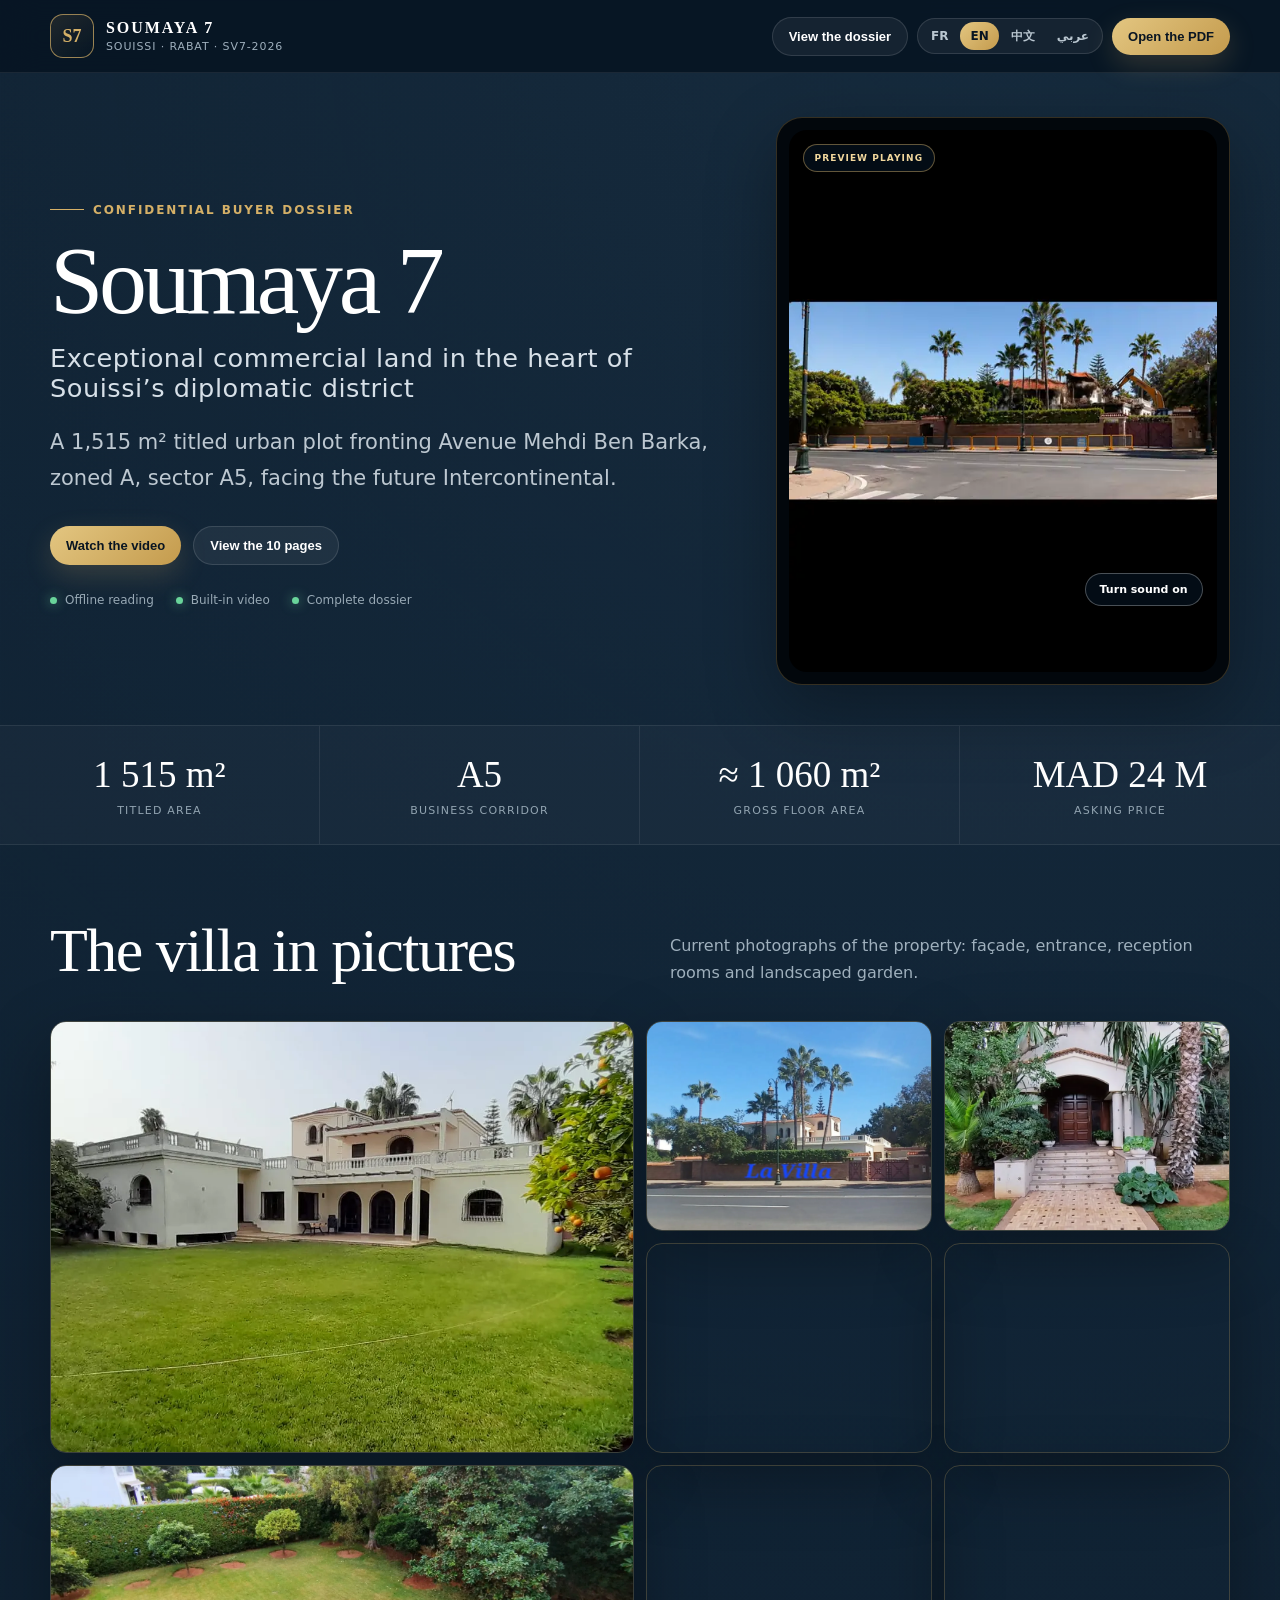
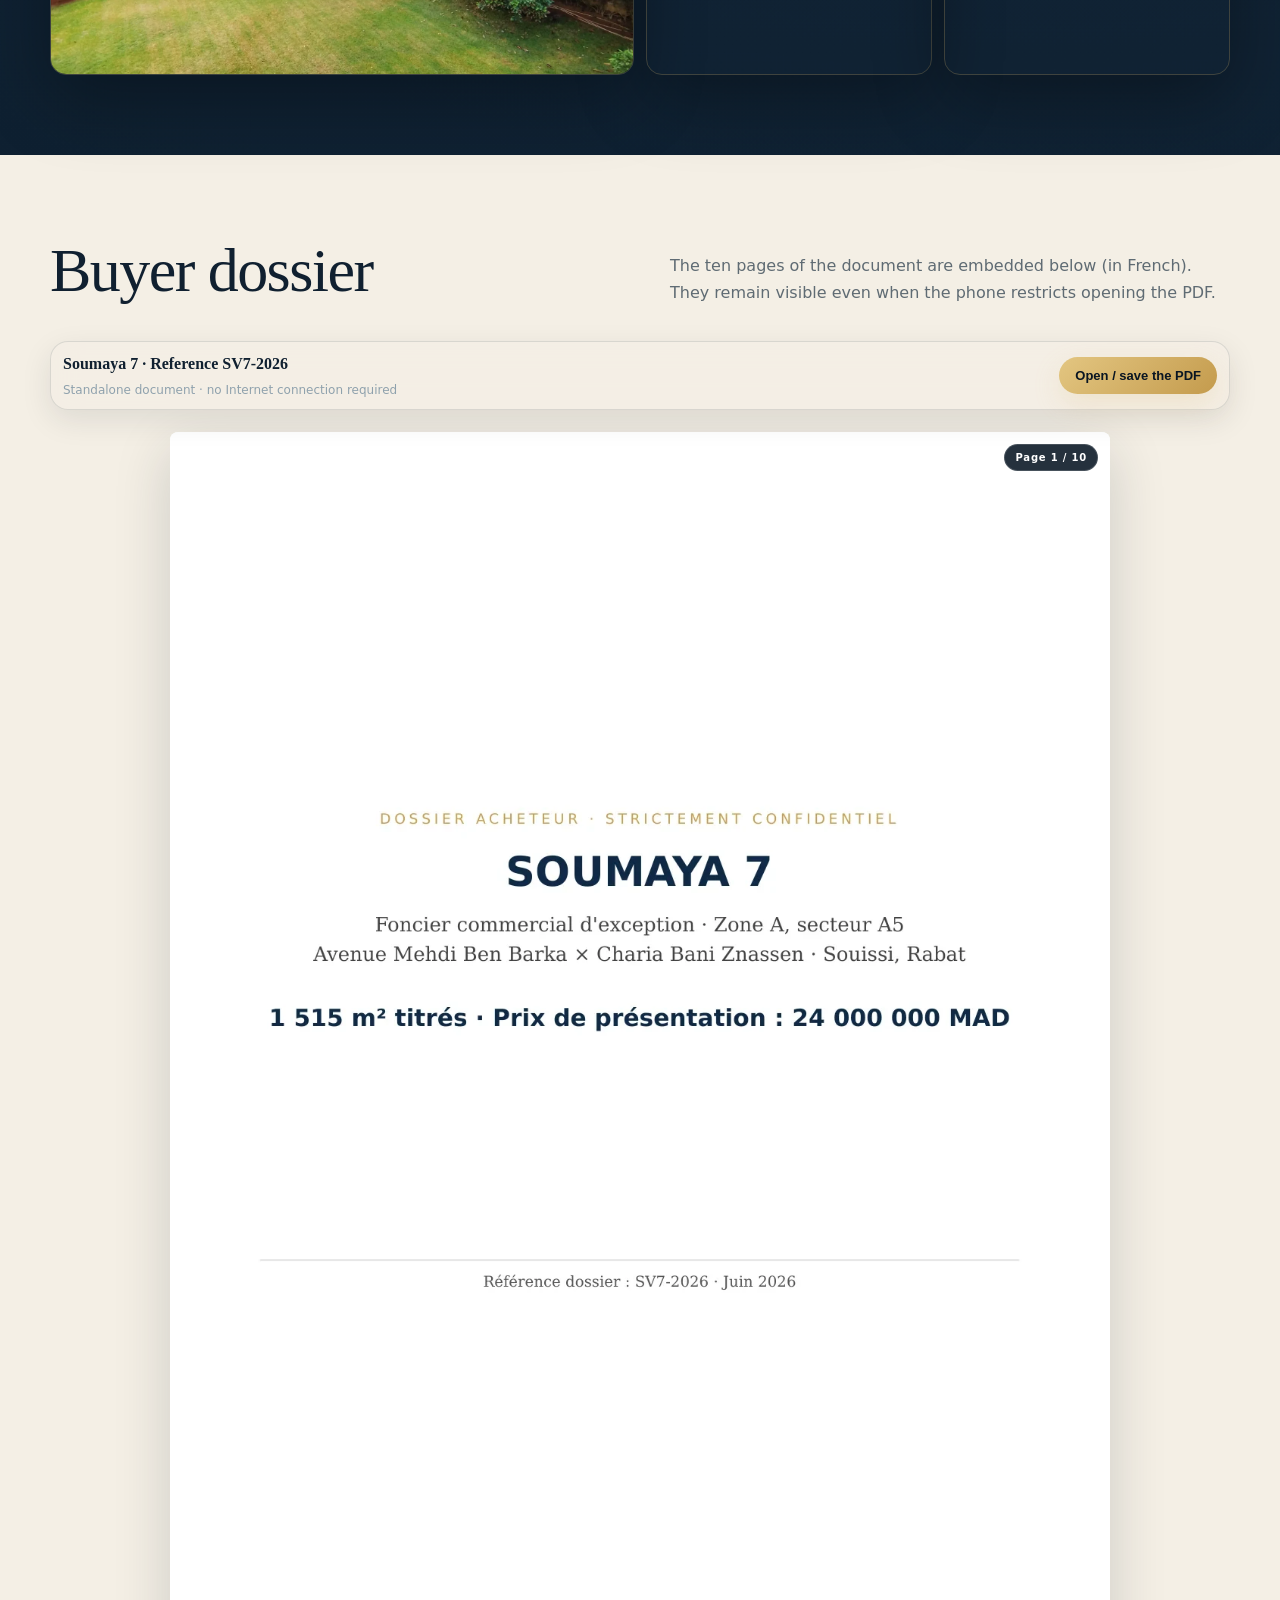
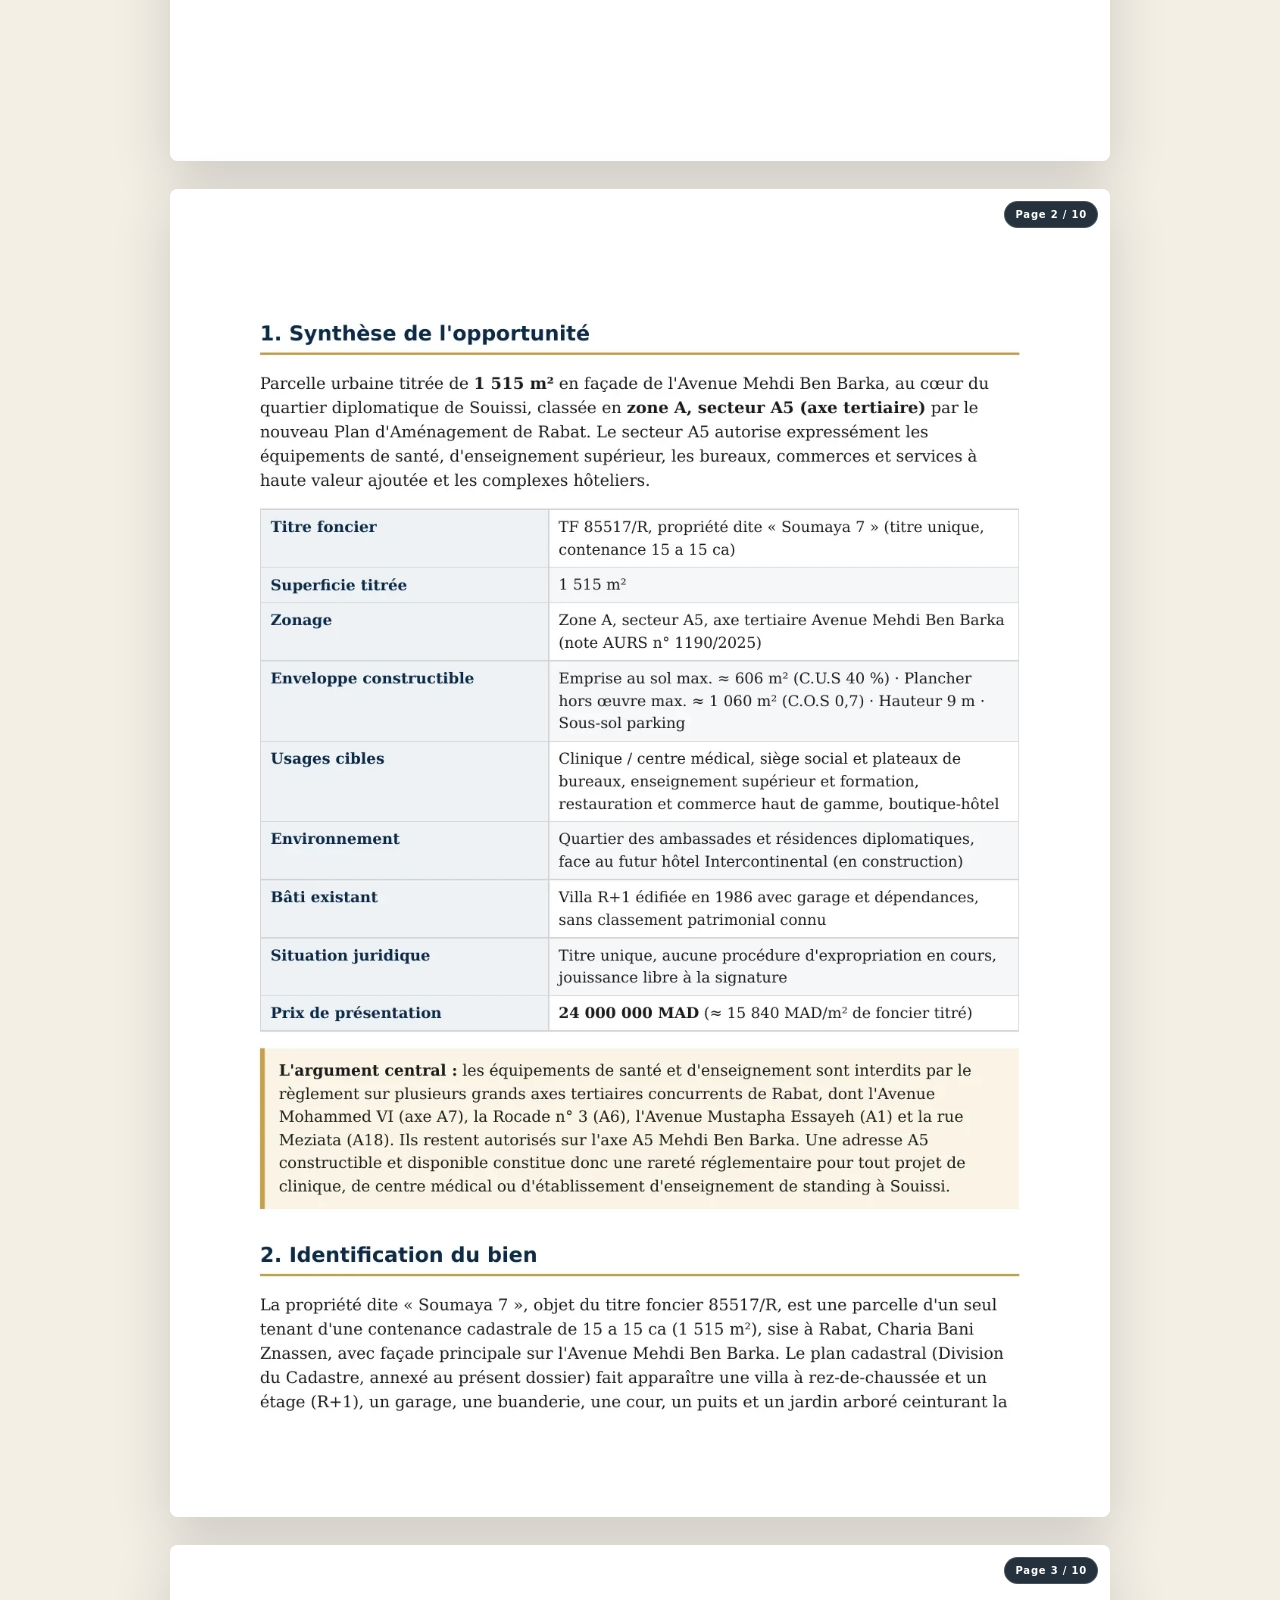
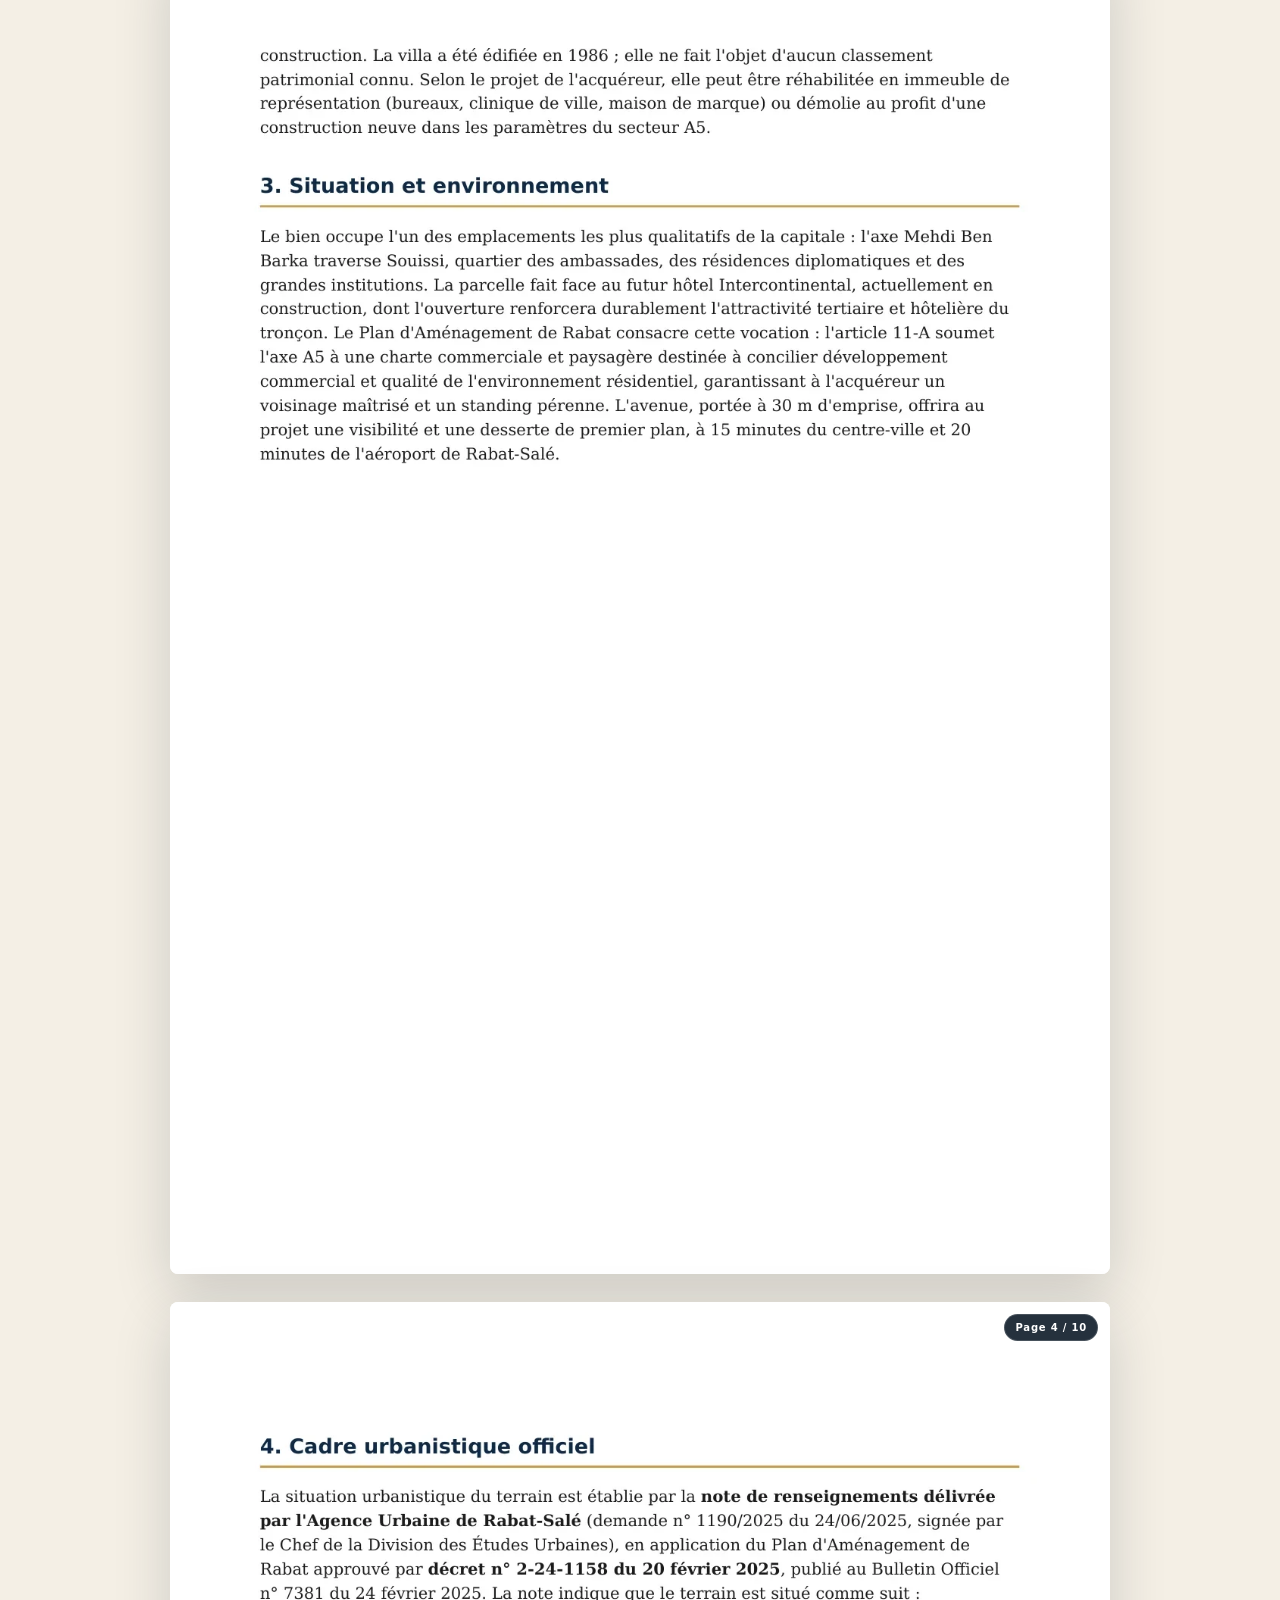
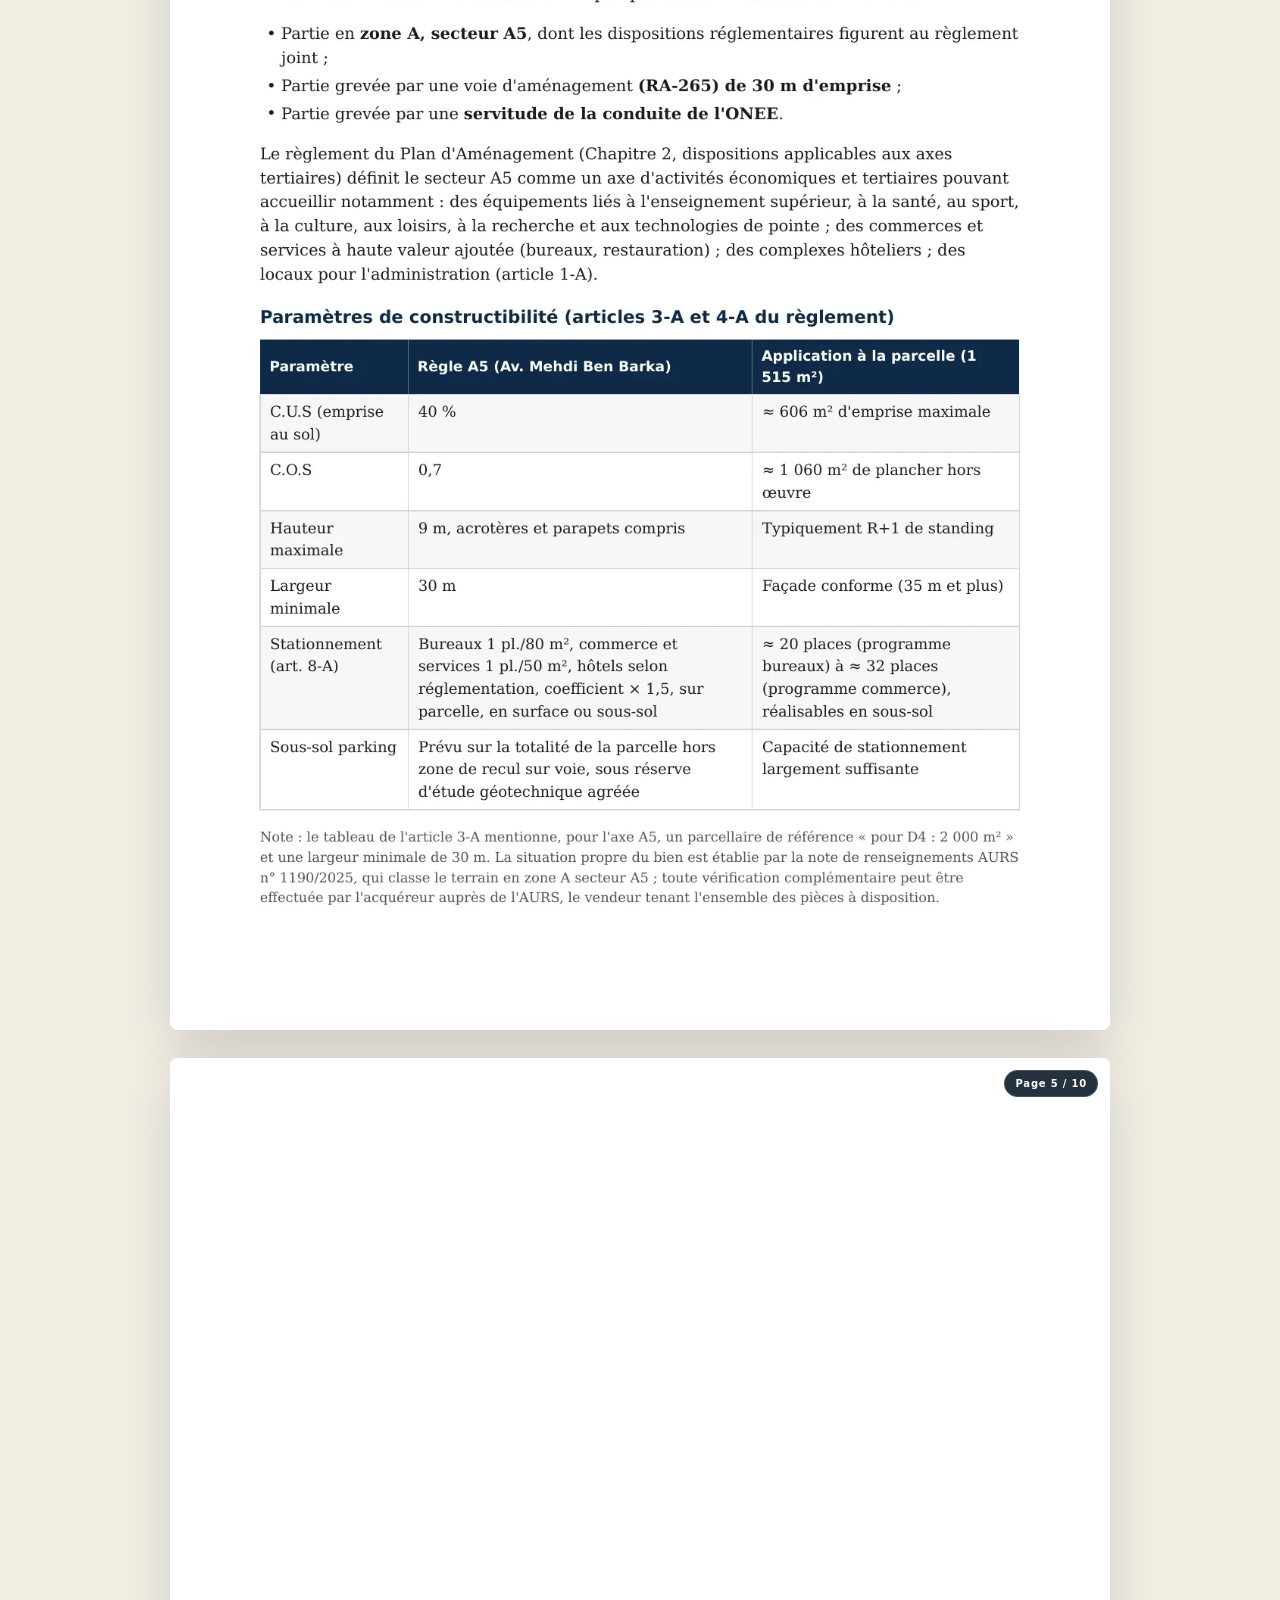
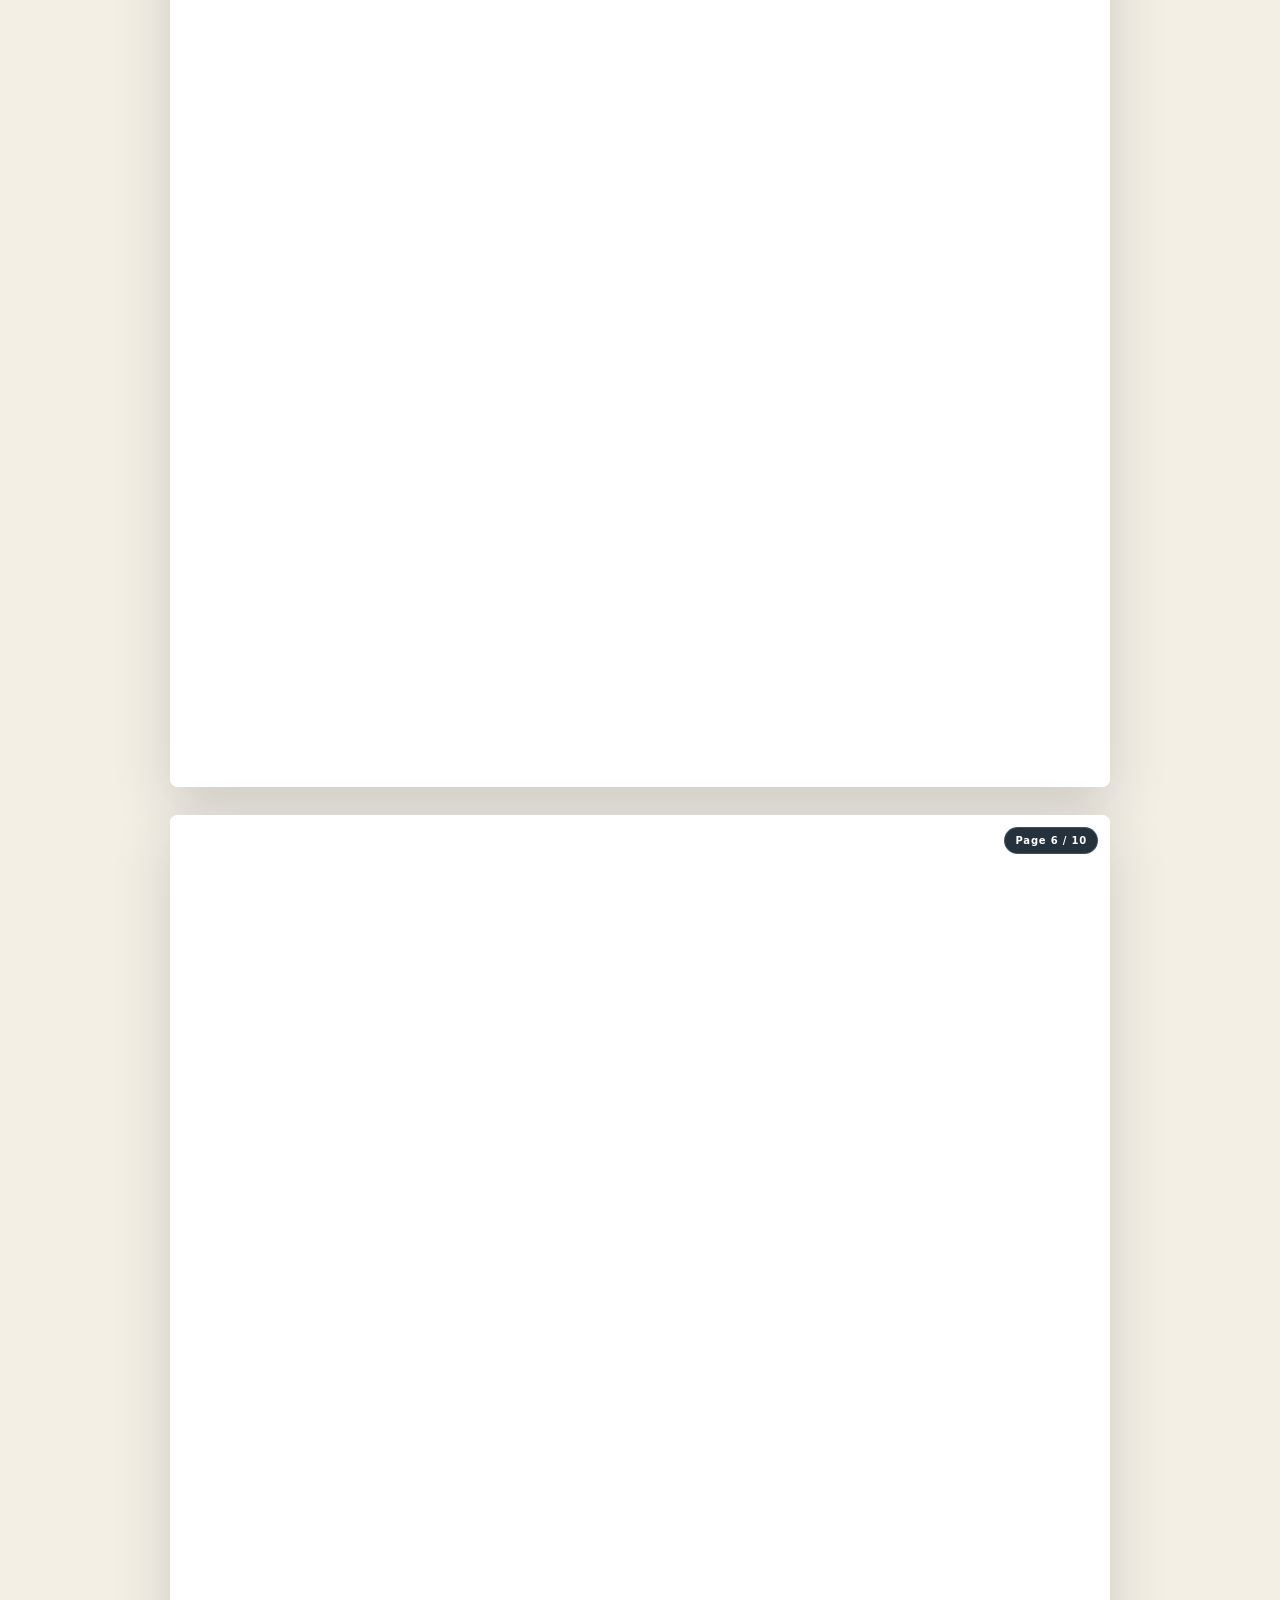
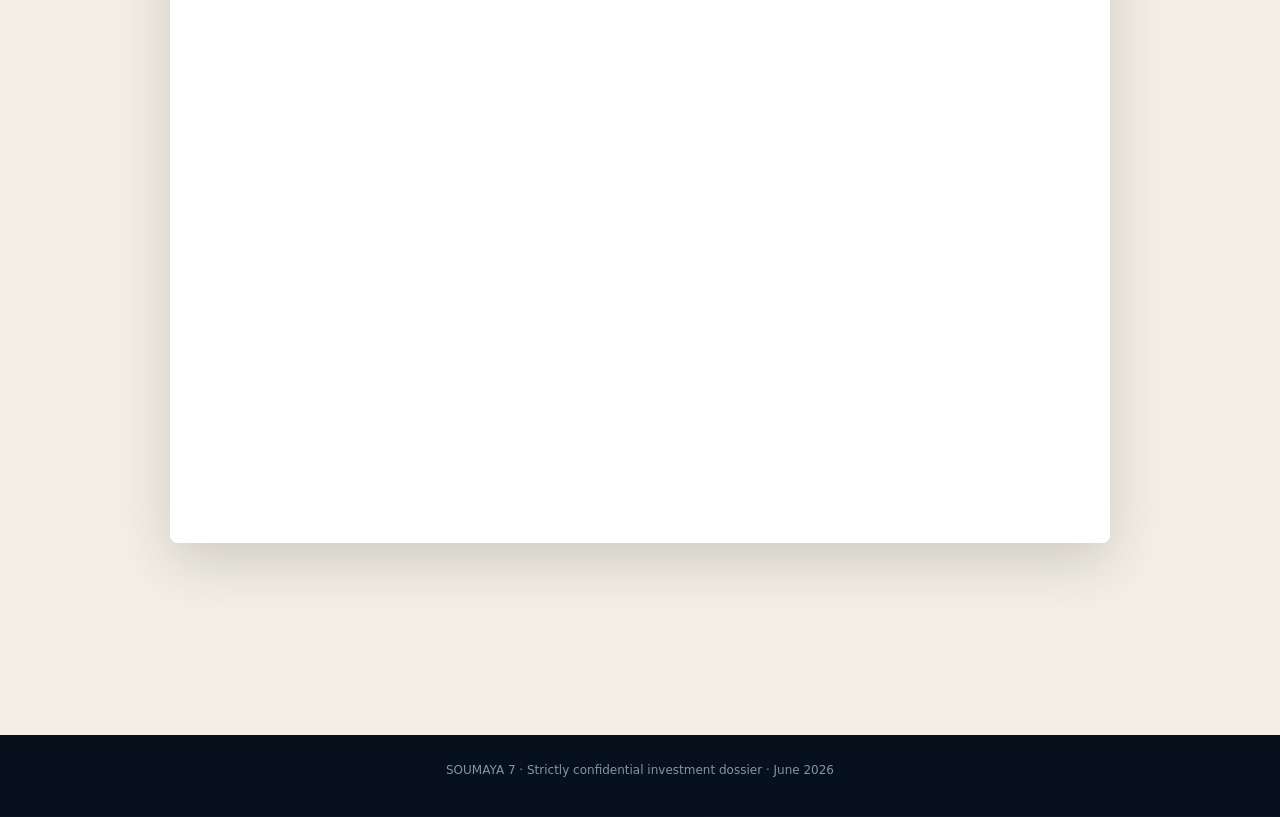
==== commit 4086dd7f: "Retire toutes les coordonnées personnelles ; fusionne la page 6 avec la page 5 - Dossier : ligne de " ====
--- a/public/index.html
+++ b/public/index.html
@@ -10,7 +10,7 @@
 <link rel="icon" href="data:image/svg+xml,%3Csvg xmlns='http://www.w3.org/2000/svg' viewBox='0 0 100 100'%3E%3Crect width='100' height='100' rx='22' fill='%23071523'/%3E%3Ctext x='50' y='61' text-anchor='middle' font-size='38' font-family='Georgia' font-weight='700' fill='%23d7b46a'%3ES7%3C/text%3E%3C/svg%3E">
 <script>
 (function(){
-  var D={"fr": {"title": "SOUMAYA 7 | Dossier confidentiel · Lecture automatique", "nav.dossier": "Voir le dossier", "nav.pdf": "Ouvrir le PDF", "kicker": "Dossier acheteur confidentiel", "h1sub": "Foncier commercial d’exception au cœur du quartier diplomatique de Souissi", "lead": "Parcelle urbaine titrée de 1 515 m² en façade de l’Avenue Mehdi Ben Barka, classée en zone A, secteur A5, face au futur Intercontinental.", "cta.video": "Voir la vidéo", "cta.pages": "Consulter les 11 pages", "micro.1": "Lecture hors ligne", "micro.2": "Vidéo intégrée", "micro.3": "Dossier complet", "conf": "STRICTEMENT CONFIDENTIEL", "b.auto": "LECTURE AUTOMATIQUE", "b.sound": "VIDÉO AVEC SON", "b.playing": "VIDÉO EN LECTURE", "b.preview": "APERÇU EN LECTURE", "b.loading": "CHARGEMENT DU SON", "s.on": "Activer le son", "s.off": "Couper le son", "st.1": "Superficie titrée", "st.2": "Axe tertiaire", "st.3": "Plancher hors œuvre", "st.4": "Prix de présentation", "st.4v": "24 M MAD", "dos.h": "Dossier acheteur", "dos.p": "Les onze pages du document sont directement intégrées ci-dessous. Elles restent visibles même lorsque l’ouverture du PDF est limitée par le téléphone.", "dos.ref": "Soumaya 7 · Référence SV7-2026", "dos.note": "Document autonome · aucune connexion Internet nécessaire", "dos.btn": "Ouvrir / enregistrer le PDF", "page": "Page {n} / 11", "gal.h": "La villa en images", "gal.p": "Photographies actuelles de la propriété : façade, entrée, salons et jardin arboré.", "gal.close": "Fermer", "g.villa": "Façade de la villa", "g.facade": "Entrée de la propriété", "g.porche": "Porche d’entrée", "g.salon1": "Grand salon", "g.salon2": "Salon, plafonds ouvragés", "g.salon3": "Salon et baies vitrées", "g.jardin": "Jardin arboré", "g.haie": "Jardin et clôture sur rue", "g.avenue": "Avenue Mehdi Ben Barka", "con.h": "Visite et échange confidentiel", "con.p": "Le dossier juridique et urbanistique peut être communiqué aux acquéreurs qualifiés. Visites uniquement sur rendez-vous.", "foot": "SOUMAYA 7 · Dossier d’investissement strictement confidentiel · Juin 2026", "pdf.alert": "Le PDF est déjà visible page par page dans cette présentation.", "lang": "Langue"}, "en": {"title": "SOUMAYA 7 | Confidential dossier", "nav.dossier": "View the dossier", "nav.pdf": "Open the PDF", "kicker": "Confidential buyer dossier", "h1sub": "Exceptional commercial land in the heart of Souissi’s diplomatic district", "lead": "A 1,515 m² titled urban plot fronting Avenue Mehdi Ben Barka, zoned A, sector A5, facing the future Intercontinental.", "cta.video": "Watch the video", "cta.pages": "View the 11 pages", "micro.1": "Offline reading", "micro.2": "Built-in video", "micro.3": "Complete dossier", "conf": "STRICTLY CONFIDENTIAL", "b.auto": "AUTOPLAY", "b.sound": "VIDEO WITH SOUND", "b.playing": "VIDEO PLAYING", "b.preview": "PREVIEW PLAYING", "b.loading": "LOADING SOUND", "s.on": "Turn sound on", "s.off": "Mute", "st.1": "Titled area", "st.2": "Business corridor", "st.3": "Gross floor area", "st.4": "Asking price", "st.4v": "MAD 24 M", "dos.h": "Buyer dossier", "dos.p": "The eleven pages of the document are embedded below (in French). They remain visible even when the phone restricts opening the PDF.", "dos.ref": "Soumaya 7 · Reference SV7-2026", "dos.note": "Standalone document · no Internet connection required", "dos.btn": "Open / save the PDF", "page": "Page {n} / 11", "gal.h": "The villa in pictures", "gal.p": "Current photographs of the property: façade, entrance, reception rooms and landscaped garden.", "gal.close": "Close", "g.villa": "Villa façade", "g.facade": "Property entrance", "g.porche": "Entrance porch", "g.salon1": "Main reception room", "g.salon2": "Reception room with ornate ceilings", "g.salon3": "Reception room and large windows", "g.jardin": "Landscaped garden", "g.haie": "Garden and street-side fence", "g.avenue": "Avenue Mehdi Ben Barka", "con.h": "Confidential visit and discussion", "con.p": "The legal and planning file can be shared with qualified buyers. Viewings by appointment only.", "foot": "SOUMAYA 7 · Strictly confidential investment dossier · June 2026", "pdf.alert": "The PDF is already shown page by page in this presentation.", "lang": "Language"}, "zh": {"title": "SOUMAYA 7 | 机密投资资料", "nav.dossier": "查看资料", "nav.pdf": "打开 PDF", "kicker": "买方机密资料", "h1sub": "苏伊西外交使馆区核心的稀缺商业用地", "lead": "已登记产权的 1,515 平方米城市地块,临 Mehdi Ben Barka 大道,规划为 A 区 A5 分区,正对未来的洲际酒店。", "cta.video": "观看视频", "cta.pages": "查看 11 页资料", "micro.1": "支持离线阅读", "micro.2": "内嵌视频", "micro.3": "完整资料", "conf": "严格保密", "b.auto": "自动播放", "b.sound": "有声播放", "b.playing": "视频播放中", "b.preview": "预览播放中", "b.loading": "正在加载声音", "s.on": "开启声音", "s.off": "静音", "st.1": "产权面积", "st.2": "商务办公轴线", "st.3": "建筑面积", "st.4": "报价", "st.4v": "2,400 万迪拉姆", "dos.h": "买方资料", "dos.p": "以下直接展示文件的十一页内容(法文版)。即使手机限制打开 PDF,也可正常查看。", "dos.ref": "Soumaya 7 · 编号 SV7-2026", "dos.note": "独立文件 · 无需联网", "dos.btn": "打开 / 保存 PDF", "page": "第 {n} / 11 页", "gal.h": "别墅实景", "gal.p": "物业现状实拍:外立面、入口、客厅及园林花园。", "gal.close": "关闭", "g.villa": "别墅外观", "g.facade": "物业入口", "g.porche": "入口门廊", "g.salon1": "主客厅", "g.salon2": "雕饰天花板客厅", "g.salon3": "客厅与落地窗", "g.jardin": "园林花园", "g.haie": "花园与临街围墙", "g.avenue": "Mehdi Ben Barka 大道", "con.h": "预约参观与保密洽谈", "con.p": "法律及城市规划资料可提供给合格买家。仅限预约参观。", "foot": "SOUMAYA 7 · 严格保密投资资料 · 2026 年 6 月", "pdf.alert": "PDF 已在本页面逐页展示。", "lang": "语言"}, "ar": {"title": "SOUMAYA 7 | ملف سري", "nav.dossier": "عرض الملف", "nav.pdf": "فتح ملف PDF", "kicker": "ملف المشتري السري", "h1sub": "عقار تجاري استثنائي في قلب الحي الدبلوماسي بالسويسي", "lead": "قطعة أرضية حضرية محفّظة مساحتها 1515 م² تطل على شارع المهدي بن بركة، مصنّفة في المنطقة A، القطاع A5، قبالة فندق إنتركونتيننتال المستقبلي.", "cta.video": "شاهد الفيديو", "cta.pages": "تصفّح الصفحات الـ11", "micro.1": "قراءة دون اتصال", "micro.2": "فيديو مدمج", "micro.3": "ملف كامل", "conf": "سري للغاية", "b.auto": "تشغيل تلقائي", "b.sound": "فيديو مع الصوت", "b.playing": "الفيديو قيد التشغيل", "b.preview": "معاينة قيد التشغيل", "b.loading": "جارٍ تحميل الصوت", "s.on": "تشغيل الصوت", "s.off": "كتم الصوت", "st.1": "المساحة المحفّظة", "st.2": "محور الأنشطة الثالثية", "st.3": "المساحة المبنية الإجمالية", "st.4": "السعر المعروض", "st.4v": "24 مليون درهم", "dos.h": "ملف المشتري", "dos.p": "الصفحات الإحدى عشرة من الوثيقة مدمجة أدناه (باللغة الفرنسية). وتبقى ظاهرة حتى عندما يقيّد الهاتف فتح ملف PDF.", "dos.ref": "Soumaya 7 · المرجع SV7-2026", "dos.note": "وثيقة مستقلة · لا حاجة للاتصال بالإنترنت", "dos.btn": "فتح / حفظ ملف PDF", "page": "الصفحة {n} / 11", "gal.h": "الفيلا بالصور", "gal.p": "صور حالية للعقار: الواجهة والمدخل والصالونات والحديقة المشجّرة.", "gal.close": "إغلاق", "g.villa": "واجهة الفيلا", "g.facade": "مدخل العقار", "g.porche": "رواق المدخل", "g.salon1": "الصالون الكبير", "g.salon2": "صالون بأسقف مزخرفة", "g.salon3": "الصالون والنوافذ الكبيرة", "g.jardin": "الحديقة المشجّرة", "g.haie": "الحديقة والسياج المطل على الشارع", "g.avenue": "شارع المهدي بن بركة", "con.h": "زيارة ونقاش سري", "con.p": "يمكن تقديم الملف القانوني والتعميري للمشترين المؤهلين. الزيارات بموعد مسبق فقط.", "foot": "SOUMAYA 7 · ملف استثماري سري للغاية · يونيو 2026", "pdf.alert": "ملف PDF معروض بالفعل صفحةً صفحة في هذا العرض.", "lang": "اللغة"}}, L=['fr','en','zh','ar'], l='fr';
+  var D={"fr": {"title": "SOUMAYA 7 | Dossier confidentiel · Lecture automatique", "nav.dossier": "Voir le dossier", "nav.pdf": "Ouvrir le PDF", "kicker": "Dossier acheteur confidentiel", "h1sub": "Foncier commercial d’exception au cœur du quartier diplomatique de Souissi", "lead": "Parcelle urbaine titrée de 1 515 m² en façade de l’Avenue Mehdi Ben Barka, classée en zone A, secteur A5, face au futur Intercontinental.", "cta.video": "Voir la vidéo", "cta.pages": "Consulter les 10 pages", "micro.1": "Lecture hors ligne", "micro.2": "Vidéo intégrée", "micro.3": "Dossier complet", "conf": "STRICTEMENT CONFIDENTIEL", "b.auto": "LECTURE AUTOMATIQUE", "b.sound": "VIDÉO AVEC SON", "b.playing": "VIDÉO EN LECTURE", "b.preview": "APERÇU EN LECTURE", "b.loading": "CHARGEMENT DU SON", "s.on": "Activer le son", "s.off": "Couper le son", "st.1": "Superficie titrée", "st.2": "Axe tertiaire", "st.3": "Plancher hors œuvre", "st.4": "Prix de présentation", "st.4v": "24 M MAD", "dos.h": "Dossier acheteur", "dos.p": "Les dix pages du document sont directement intégrées ci-dessous. Elles restent visibles même lorsque l’ouverture du PDF est limitée par le téléphone.", "dos.ref": "Soumaya 7 · Référence SV7-2026", "dos.note": "Document autonome · aucune connexion Internet nécessaire", "dos.btn": "Ouvrir / enregistrer le PDF", "page": "Page {n} / 10", "gal.h": "La villa en images", "gal.p": "Photographies actuelles de la propriété : façade, entrée, salons et jardin arboré.", "gal.close": "Fermer", "g.villa": "Façade de la villa", "g.facade": "Entrée de la propriété", "g.porche": "Porche d’entrée", "g.salon1": "Grand salon", "g.salon2": "Salon, plafonds ouvragés", "g.salon3": "Salon et baies vitrées", "g.jardin": "Jardin arboré", "g.haie": "Jardin et clôture sur rue", "g.avenue": "Avenue Mehdi Ben Barka", "foot": "SOUMAYA 7 · Dossier d’investissement strictement confidentiel · Juin 2026", "pdf.alert": "Le PDF est déjà visible page par page dans cette présentation.", "lang": "Langue"}, "en": {"title": "SOUMAYA 7 | Confidential dossier", "nav.dossier": "View the dossier", "nav.pdf": "Open the PDF", "kicker": "Confidential buyer dossier", "h1sub": "Exceptional commercial land in the heart of Souissi’s diplomatic district", "lead": "A 1,515 m² titled urban plot fronting Avenue Mehdi Ben Barka, zoned A, sector A5, facing the future Intercontinental.", "cta.video": "Watch the video", "cta.pages": "View the 10 pages", "micro.1": "Offline reading", "micro.2": "Built-in video", "micro.3": "Complete dossier", "conf": "STRICTLY CONFIDENTIAL", "b.auto": "AUTOPLAY", "b.sound": "VIDEO WITH SOUND", "b.playing": "VIDEO PLAYING", "b.preview": "PREVIEW PLAYING", "b.loading": "LOADING SOUND", "s.on": "Turn sound on", "s.off": "Mute", "st.1": "Titled area", "st.2": "Business corridor", "st.3": "Gross floor area", "st.4": "Asking price", "st.4v": "MAD 24 M", "dos.h": "Buyer dossier", "dos.p": "The ten pages of the document are embedded below (in French). They remain visible even when the phone restricts opening the PDF.", "dos.ref": "Soumaya 7 · Reference SV7-2026", "dos.note": "Standalone document · no Internet connection required", "dos.btn": "Open / save the PDF", "page": "Page {n} / 10", "gal.h": "The villa in pictures", "gal.p": "Current photographs of the property: façade, entrance, reception rooms and landscaped garden.", "gal.close": "Close", "g.villa": "Villa façade", "g.facade": "Property entrance", "g.porche": "Entrance porch", "g.salon1": "Main reception room", "g.salon2": "Reception room with ornate ceilings", "g.salon3": "Reception room and large windows", "g.jardin": "Landscaped garden", "g.haie": "Garden and street-side fence", "g.avenue": "Avenue Mehdi Ben Barka", "foot": "SOUMAYA 7 · Strictly confidential investment dossier · June 2026", "pdf.alert": "The PDF is already shown page by page in this presentation.", "lang": "Language"}, "zh": {"title": "SOUMAYA 7 | 机密投资资料", "nav.dossier": "查看资料", "nav.pdf": "打开 PDF", "kicker": "买方机密资料", "h1sub": "苏伊西外交使馆区核心的稀缺商业用地", "lead": "已登记产权的 1,515 平方米城市地块,临 Mehdi Ben Barka 大道,规划为 A 区 A5 分区,正对未来的洲际酒店。", "cta.video": "观看视频", "cta.pages": "查看 10 页资料", "micro.1": "支持离线阅读", "micro.2": "内嵌视频", "micro.3": "完整资料", "conf": "严格保密", "b.auto": "自动播放", "b.sound": "有声播放", "b.playing": "视频播放中", "b.preview": "预览播放中", "b.loading": "正在加载声音", "s.on": "开启声音", "s.off": "静音", "st.1": "产权面积", "st.2": "商务办公轴线", "st.3": "建筑面积", "st.4": "报价", "st.4v": "2,400 万迪拉姆", "dos.h": "买方资料", "dos.p": "以下直接展示文件的十页内容(法文版)。即使手机限制打开 PDF,也可正常查看。", "dos.ref": "Soumaya 7 · 编号 SV7-2026", "dos.note": "独立文件 · 无需联网", "dos.btn": "打开 / 保存 PDF", "page": "第 {n} / 10 页", "gal.h": "别墅实景", "gal.p": "物业现状实拍:外立面、入口、客厅及园林花园。", "gal.close": "关闭", "g.villa": "别墅外观", "g.facade": "物业入口", "g.porche": "入口门廊", "g.salon1": "主客厅", "g.salon2": "雕饰天花板客厅", "g.salon3": "客厅与落地窗", "g.jardin": "园林花园", "g.haie": "花园与临街围墙", "g.avenue": "Mehdi Ben Barka 大道", "foot": "SOUMAYA 7 · 严格保密投资资料 · 2026 年 6 月", "pdf.alert": "PDF 已在本页面逐页展示。", "lang": "语言"}, "ar": {"title": "SOUMAYA 7 | ملف سري", "nav.dossier": "عرض الملف", "nav.pdf": "فتح ملف PDF", "kicker": "ملف المشتري السري", "h1sub": "عقار تجاري استثنائي في قلب الحي الدبلوماسي بالسويسي", "lead": "قطعة أرضية حضرية محفّظة مساحتها 1515 م² تطل على شارع المهدي بن بركة، مصنّفة في المنطقة A، القطاع A5، قبالة فندق إنتركونتيننتال المستقبلي.", "cta.video": "شاهد الفيديو", "cta.pages": "تصفّح الصفحات العشر", "micro.1": "قراءة دون اتصال", "micro.2": "فيديو مدمج", "micro.3": "ملف كامل", "conf": "سري للغاية", "b.auto": "تشغيل تلقائي", "b.sound": "فيديو مع الصوت", "b.playing": "الفيديو قيد التشغيل", "b.preview": "معاينة قيد التشغيل", "b.loading": "جارٍ تحميل الصوت", "s.on": "تشغيل الصوت", "s.off": "كتم الصوت", "st.1": "المساحة المحفّظة", "st.2": "محور الأنشطة الثالثية", "st.3": "المساحة المبنية الإجمالية", "st.4": "السعر المعروض", "st.4v": "24 مليون درهم", "dos.h": "ملف المشتري", "dos.p": "الصفحات العشر من الوثيقة مدمجة أدناه (باللغة الفرنسية). وتبقى ظاهرة حتى عندما يقيّد الهاتف فتح ملف PDF.", "dos.ref": "Soumaya 7 · المرجع SV7-2026", "dos.note": "وثيقة مستقلة · لا حاجة للاتصال بالإنترنت", "dos.btn": "فتح / حفظ ملف PDF", "page": "الصفحة {n} / 10", "gal.h": "الفيلا بالصور", "gal.p": "صور حالية للعقار: الواجهة والمدخل والصالونات والحديقة المشجّرة.", "gal.close": "إغلاق", "g.villa": "واجهة الفيلا", "g.facade": "مدخل العقار", "g.porche": "رواق المدخل", "g.salon1": "الصالون الكبير", "g.salon2": "صالون بأسقف مزخرفة", "g.salon3": "الصالون والنوافذ الكبيرة", "g.jardin": "الحديقة المشجّرة", "g.haie": "الحديقة والسياج المطل على الشارع", "g.avenue": "شارع المهدي بن بركة", "foot": "SOUMAYA 7 · ملف استثماري سري للغاية · يونيو 2026", "pdf.alert": "ملف PDF معروض بالفعل صفحةً صفحة في هذا العرض.", "lang": "اللغة"}}, L=['fr','en','zh','ar'], l='fr';
   try{var q=new URLSearchParams(location.search).get('lang');var s=localStorage.getItem('s7lang');var n=(navigator.language||'fr').slice(0,2).toLowerCase();
     l=L.indexOf(q)>-1?q:(L.indexOf(s)>-1?s:(L.indexOf(n)>-1?n:'fr'));}catch(e){}
   window.S7L=l;
@@ -330,59 +330,45 @@
         <button class="btn btn-gold" type="button" onclick="openPdf()" data-i18n="dos.btn">Ouvrir / enregistrer le PDF</button>
       </div>
       <div class="pages"><article class="pdf-page" id="page-1">
-      <div class="page-label" data-i18n-page="1">Page 1 / 11</div>
-      <img src="[data-uri]" alt="Dossier acheteur Soumaya 7, page 1" loading="eager" decoding="async">
+      <div class="page-label" data-i18n-page="1">Page 1 / 10</div>
+      <img src="[data-uri]" alt="Dossier acheteur Soumaya 7, page 1" loading="eager" decoding="async">
     </article>
 <article class="pdf-page" id="page-2">
-      <div class="page-label" data-i18n-page="2">Page 2 / 11</div>
-      <img src="[data-uri]